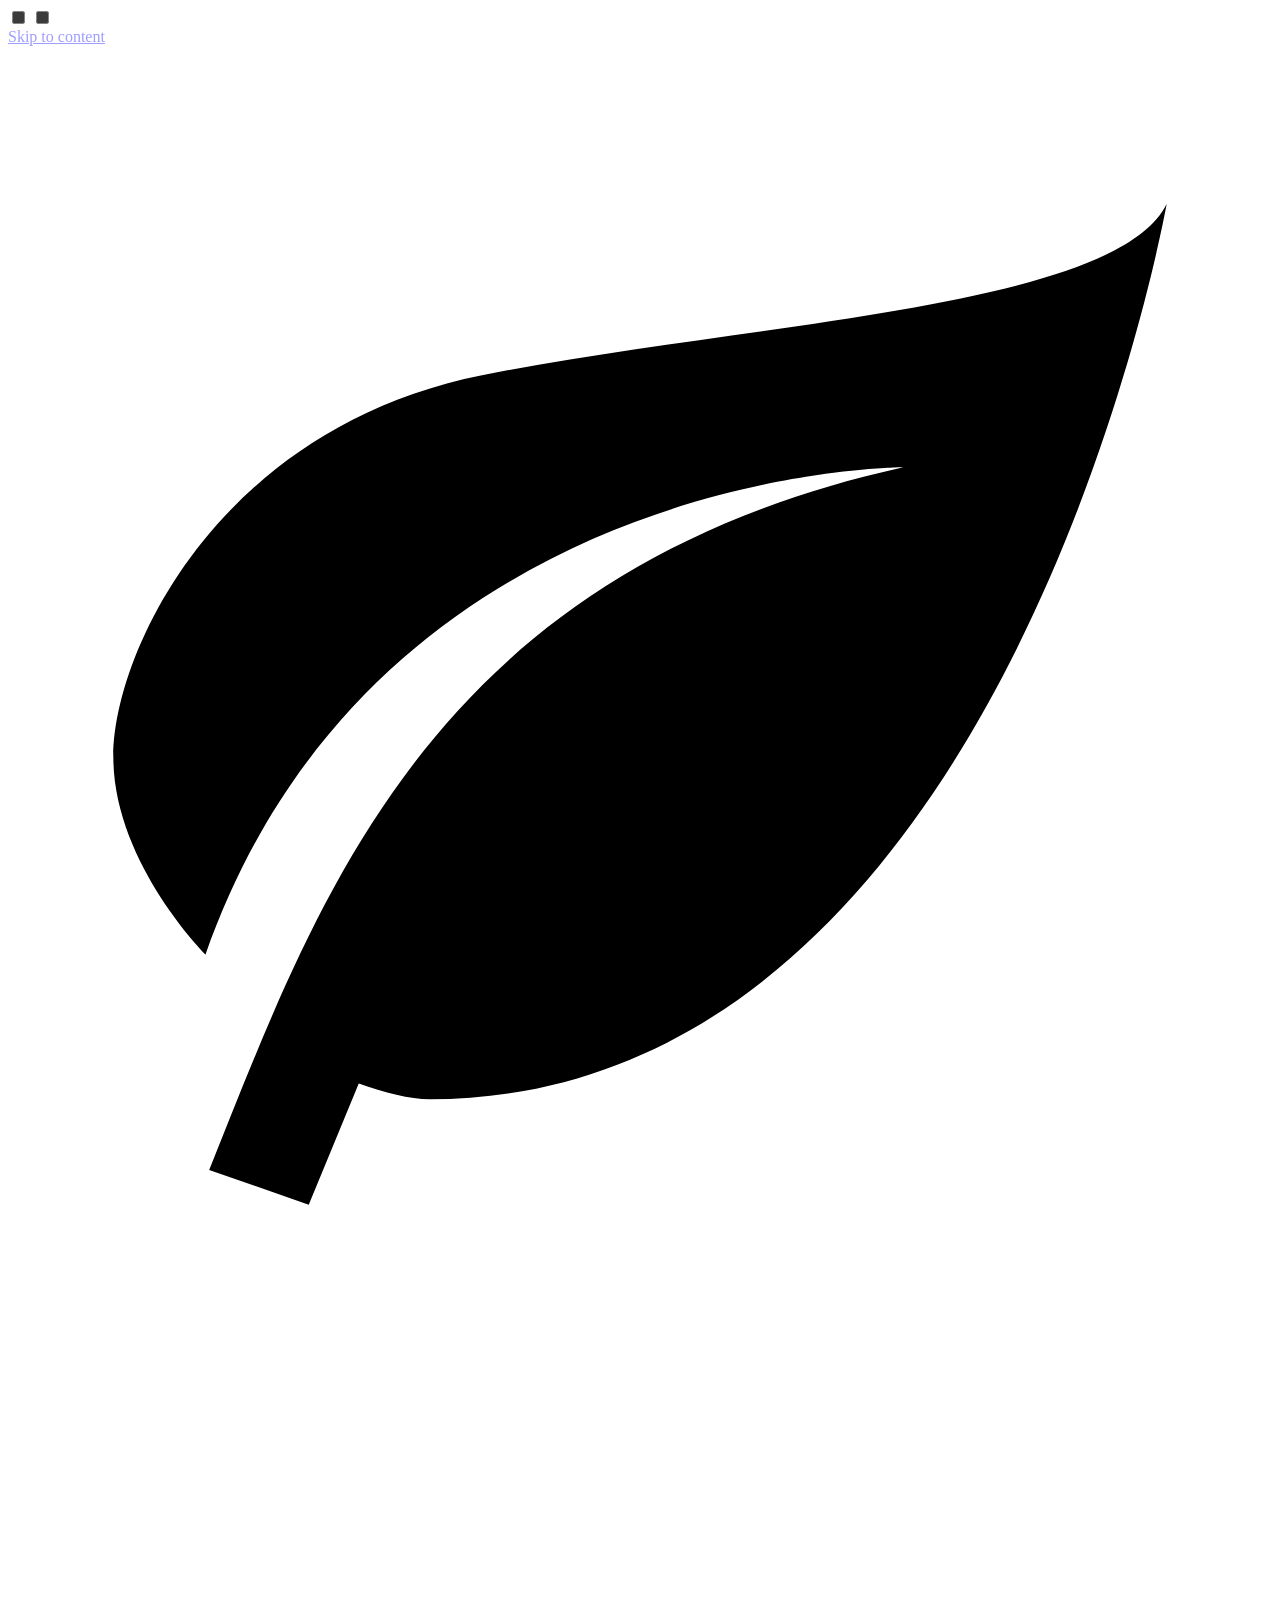
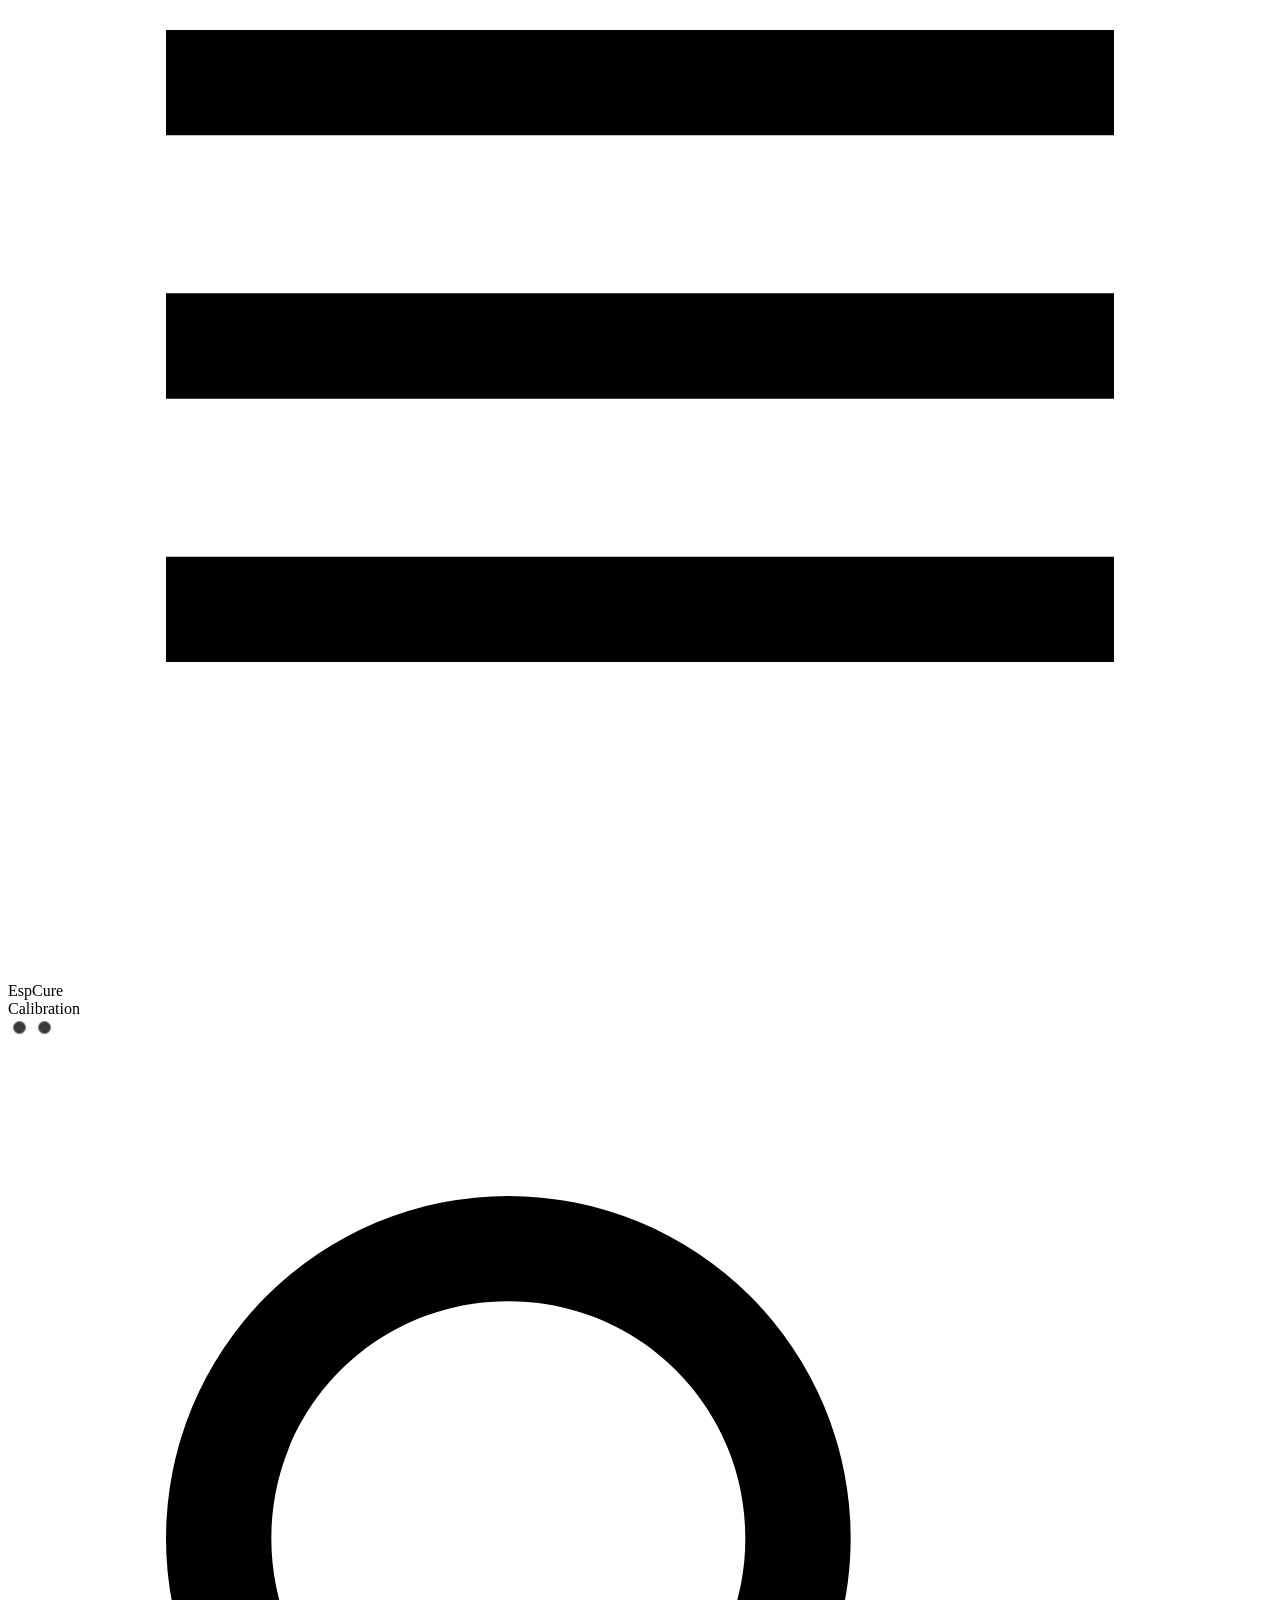
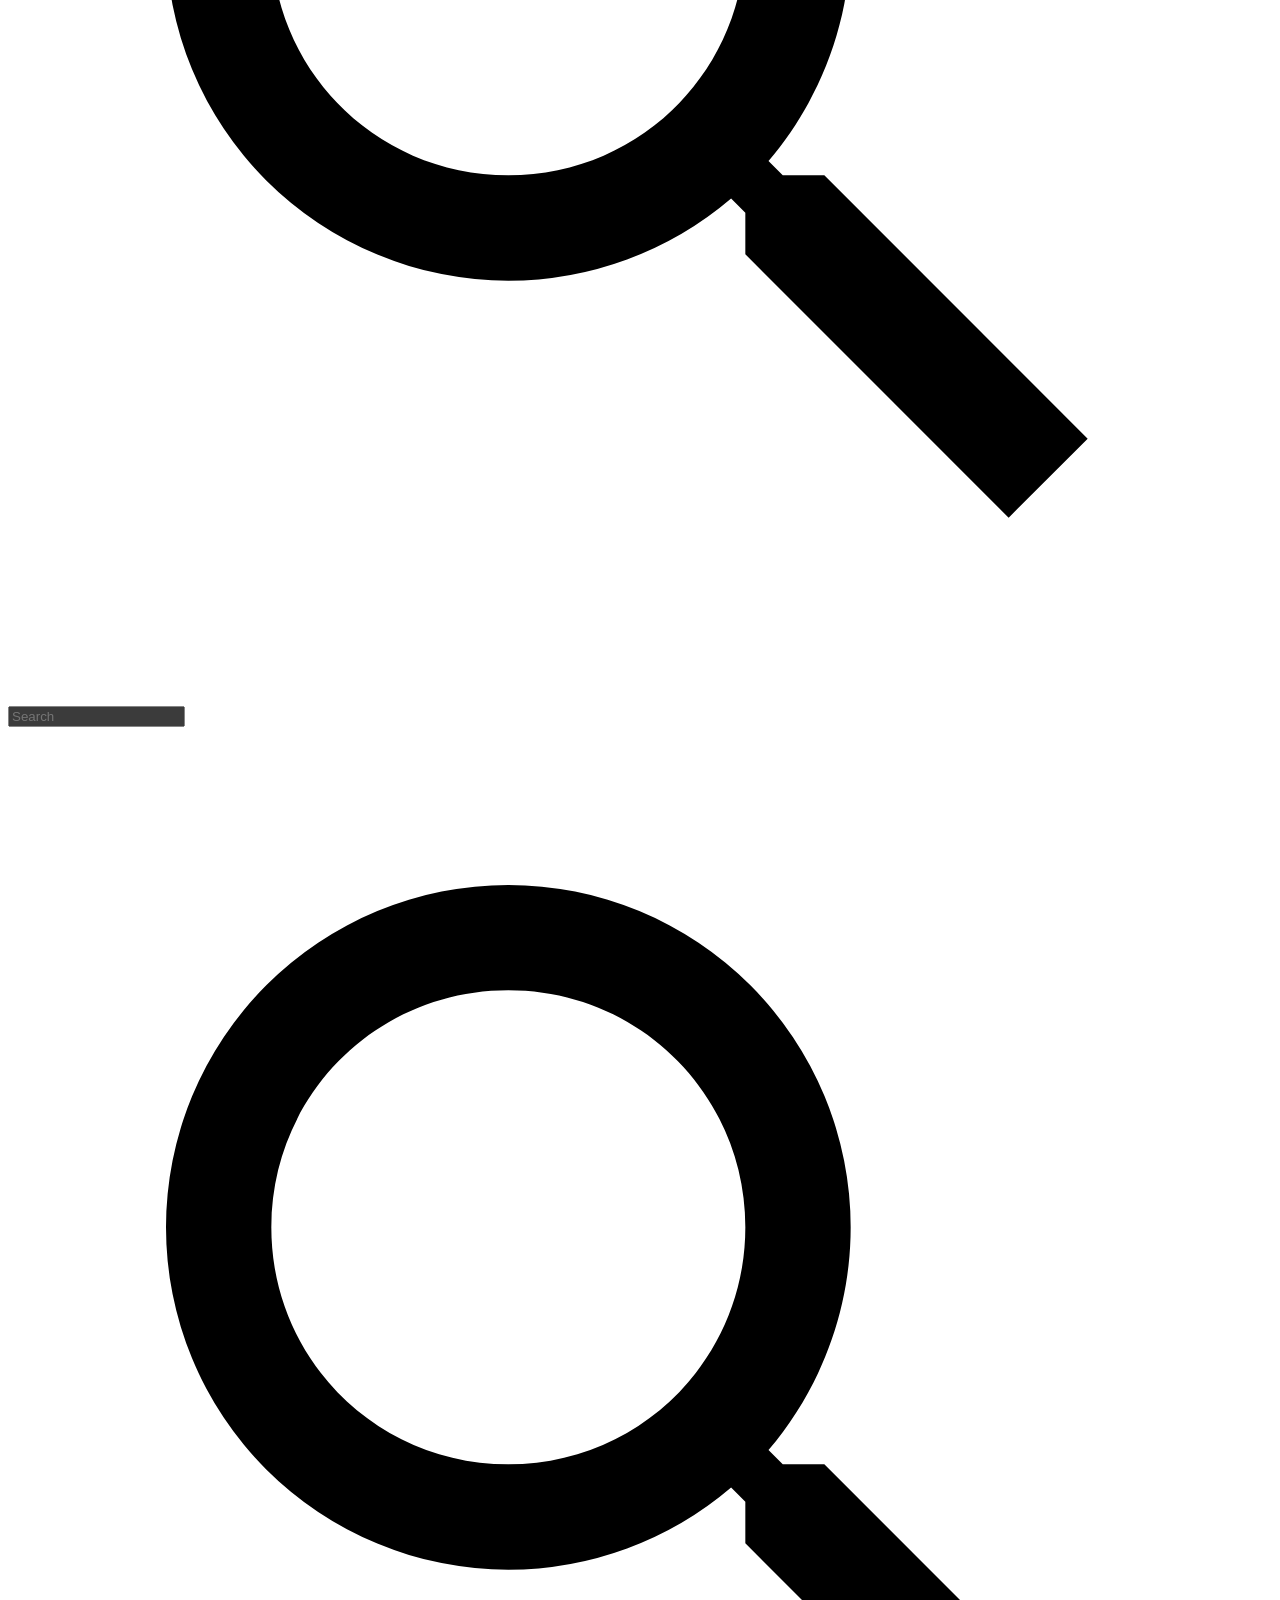
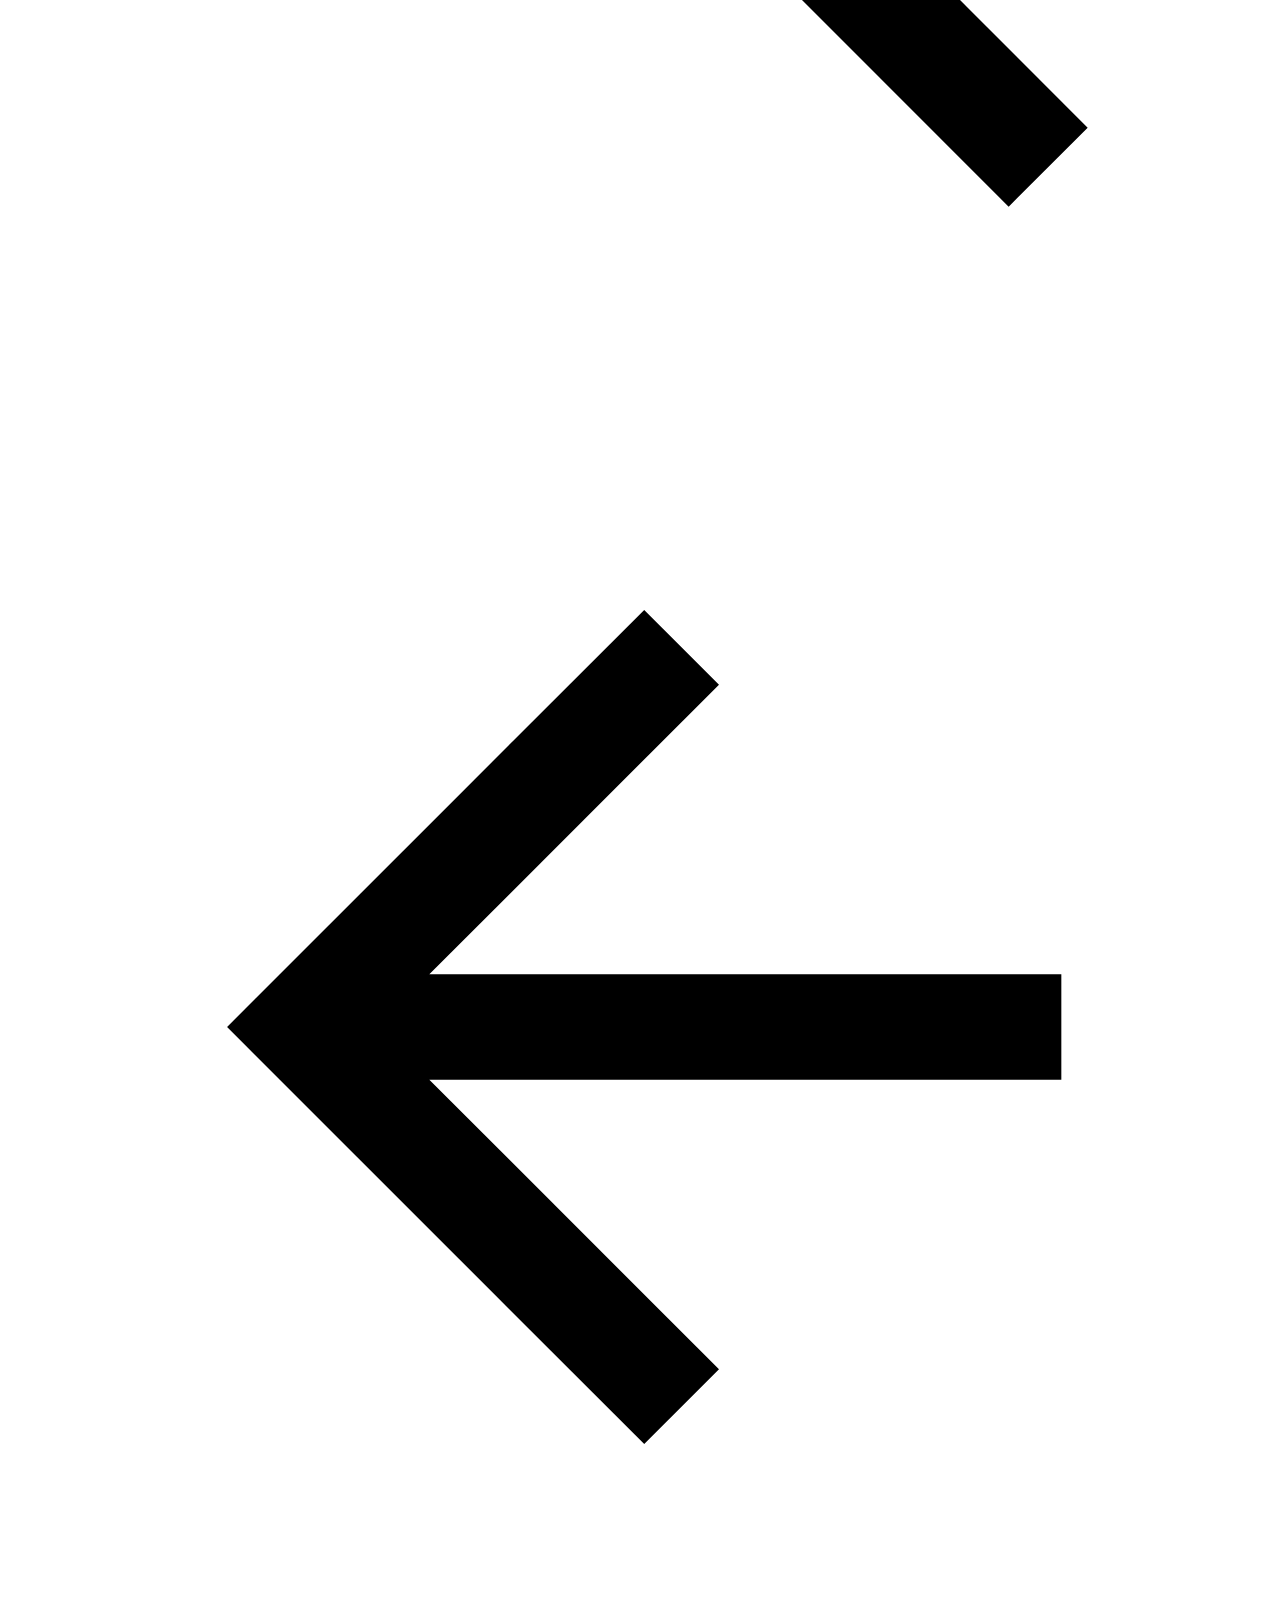
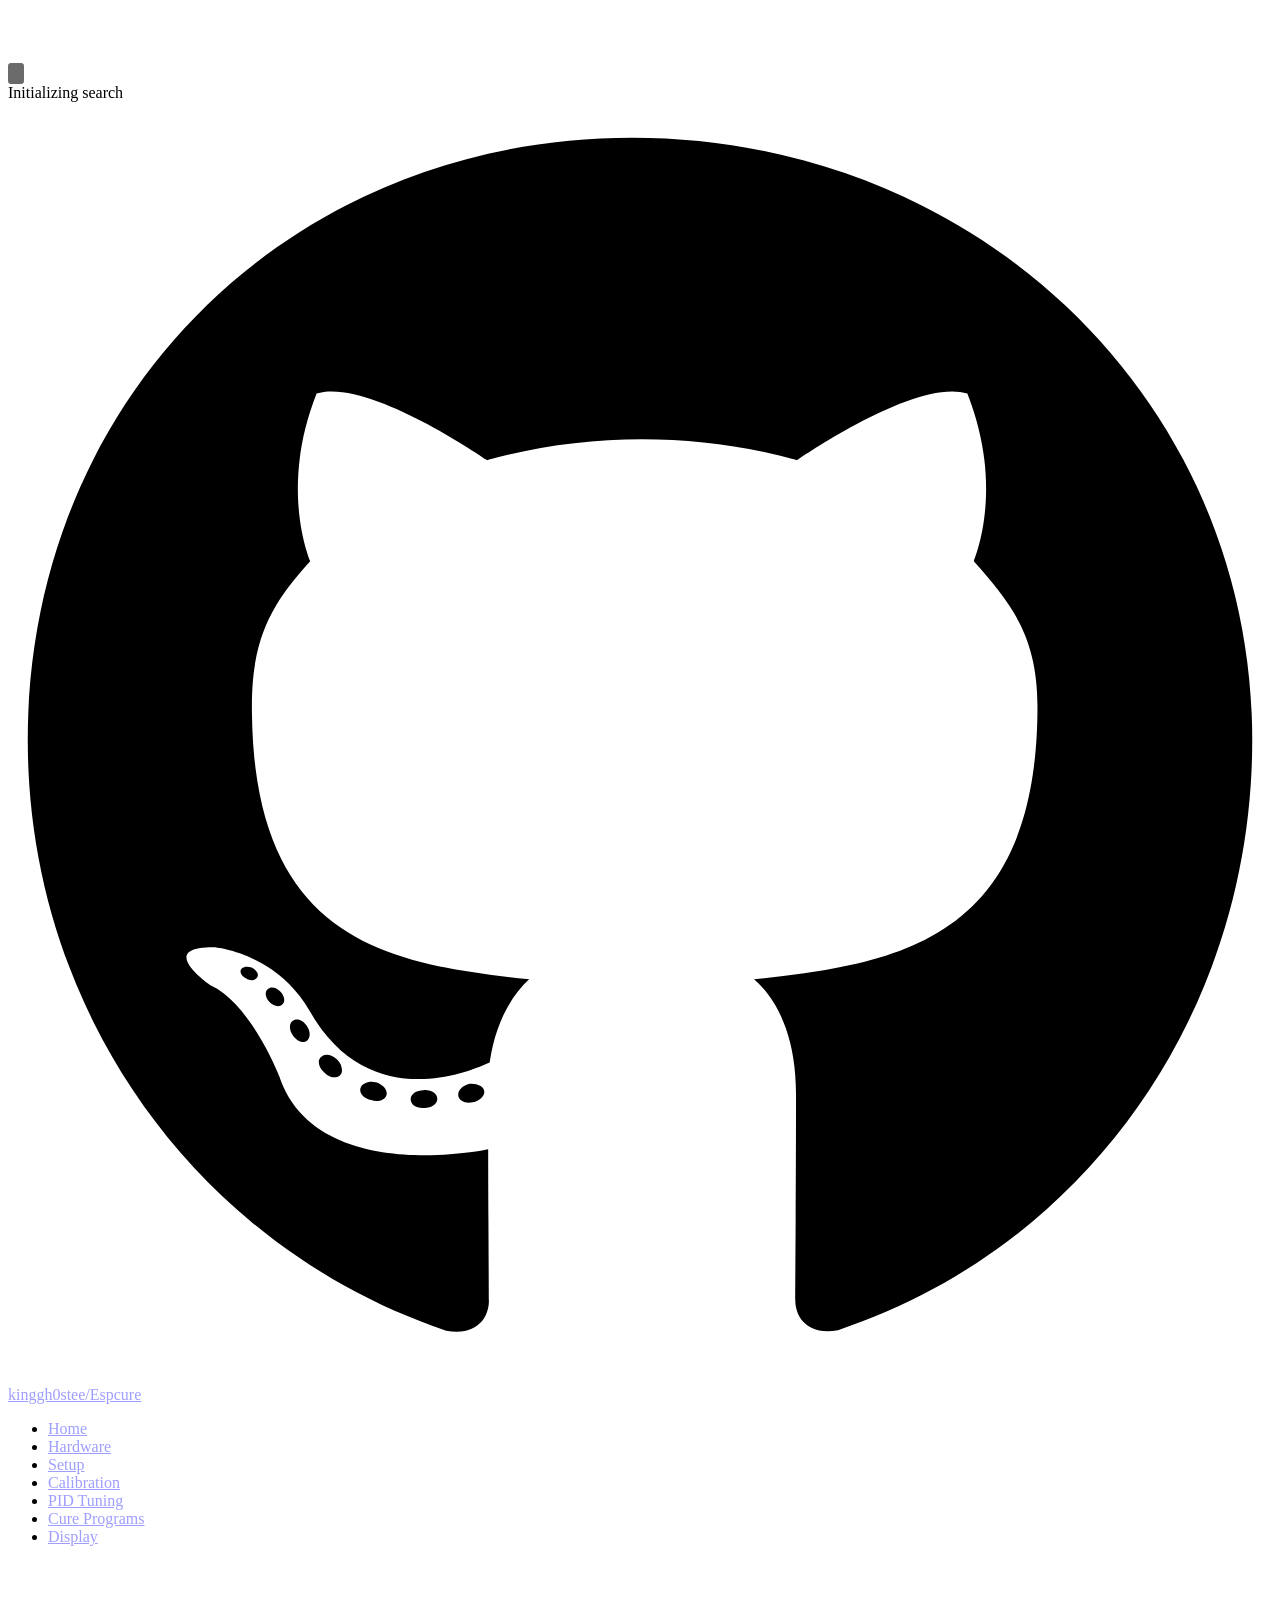
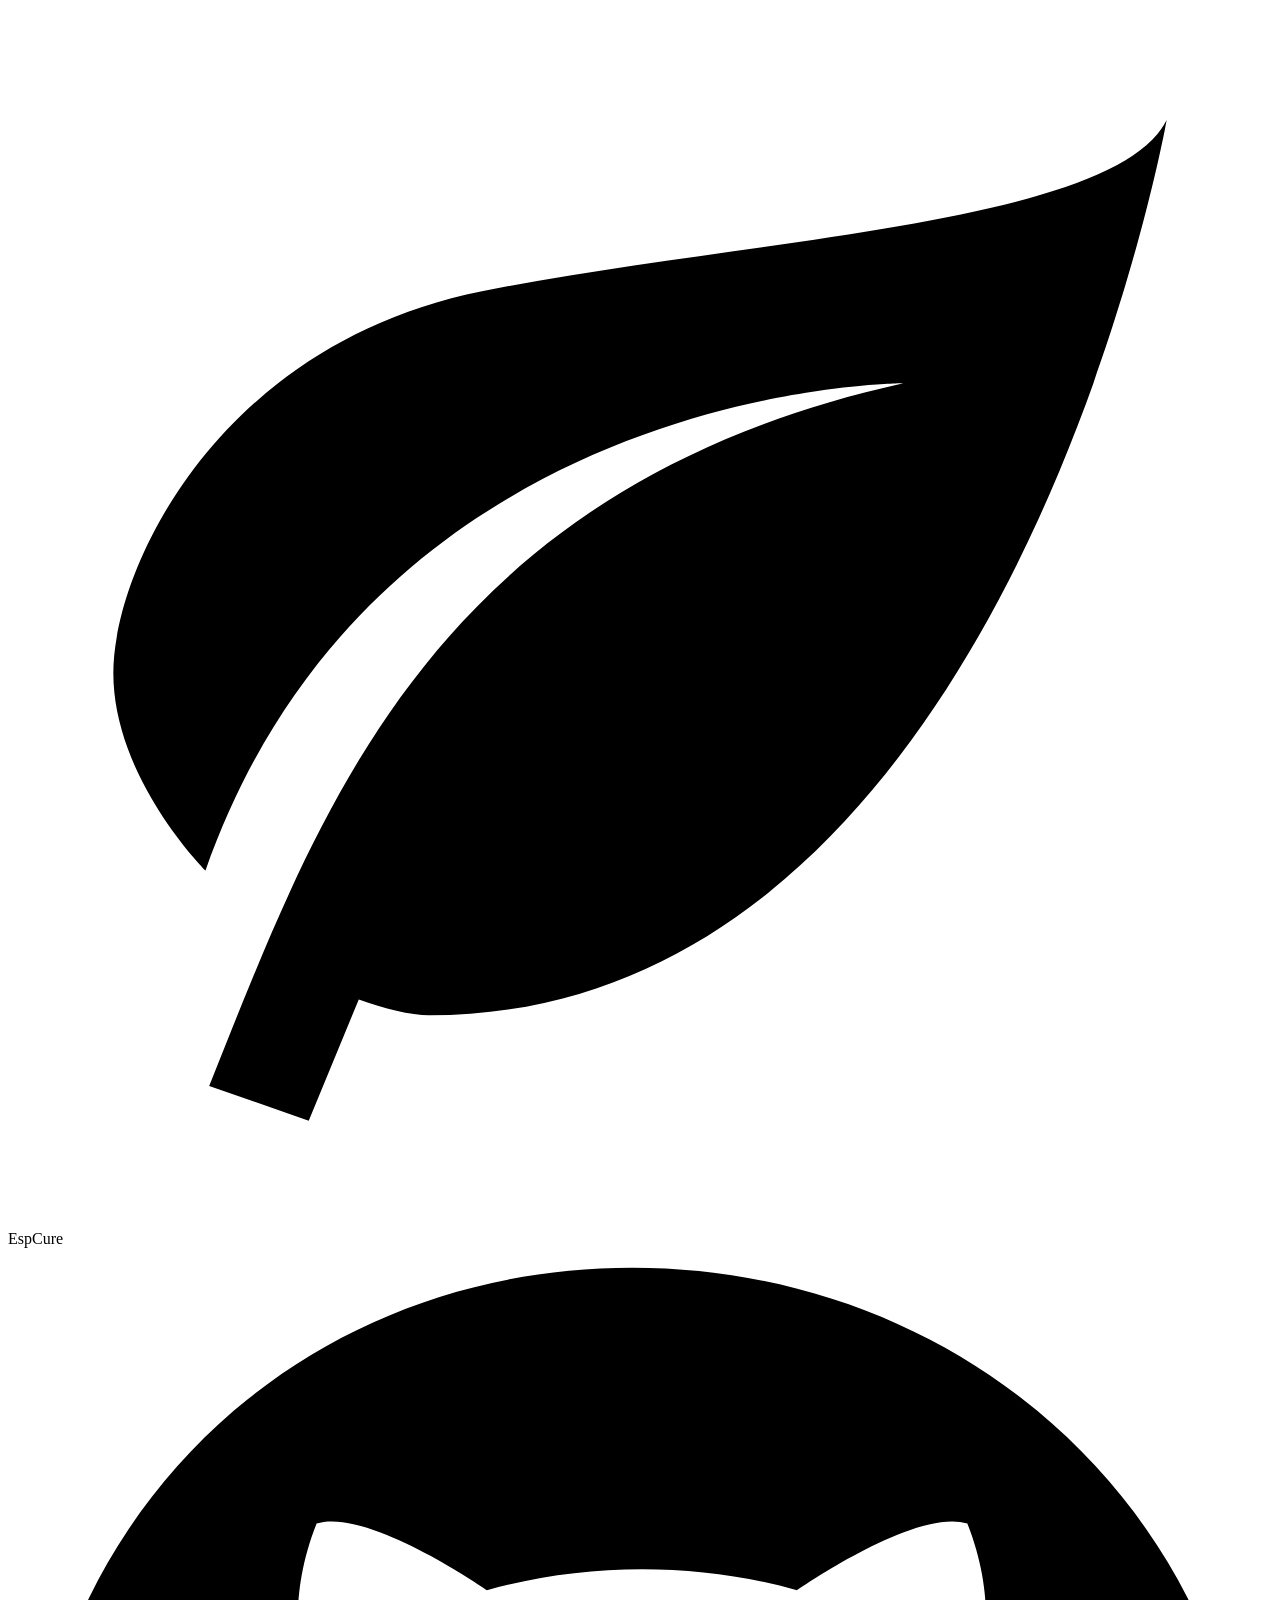
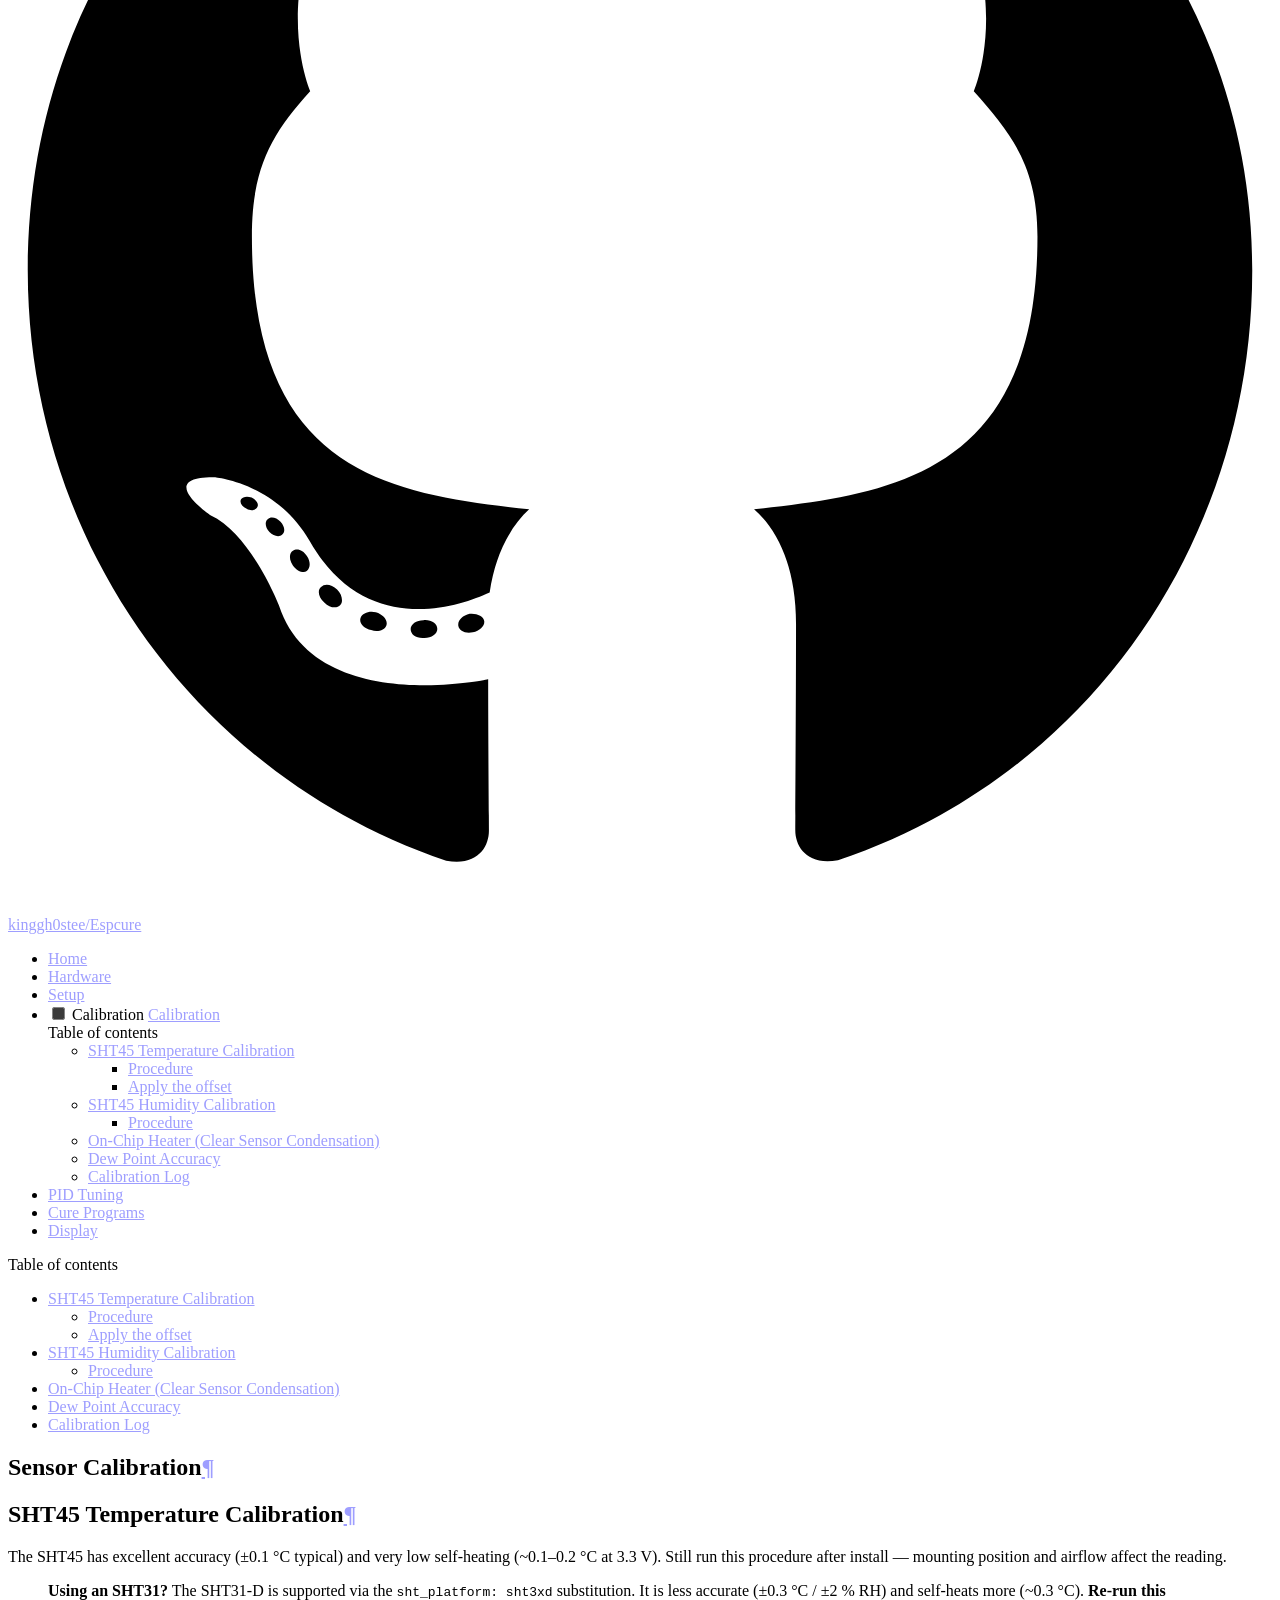
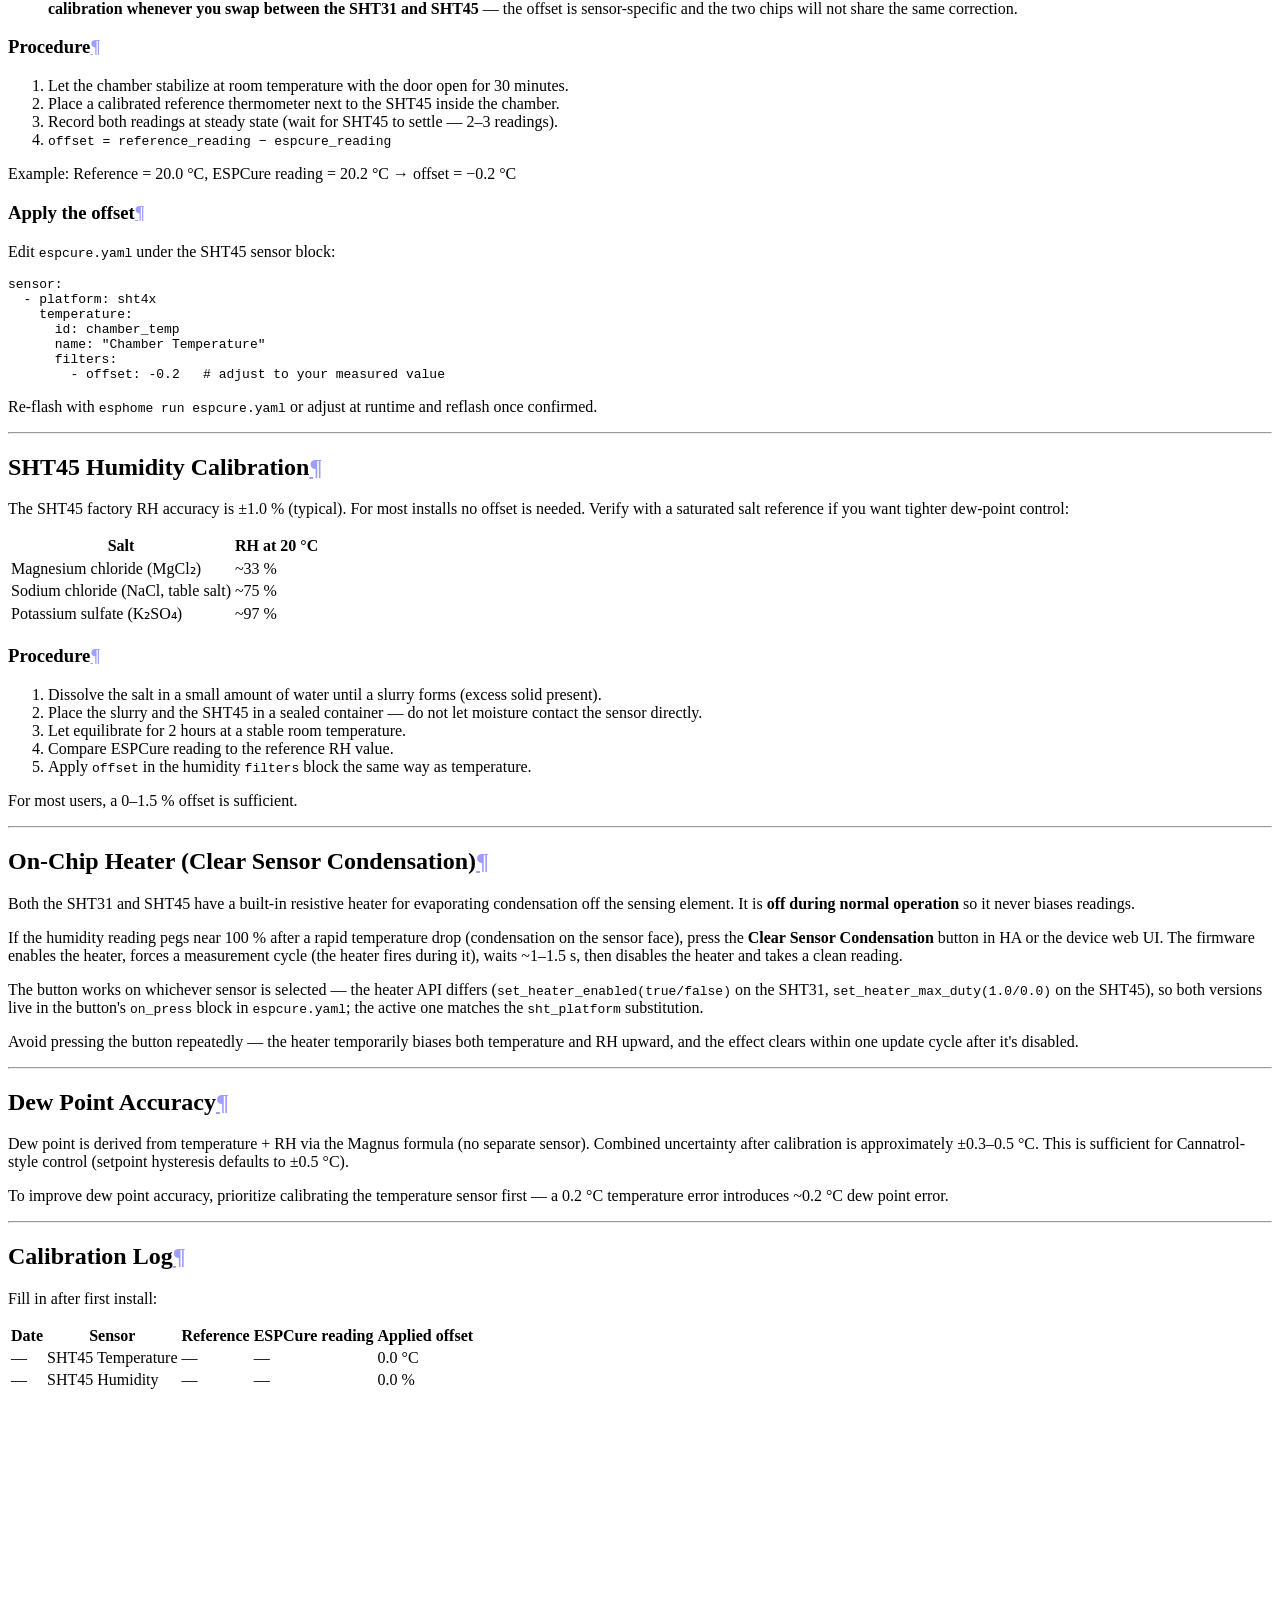
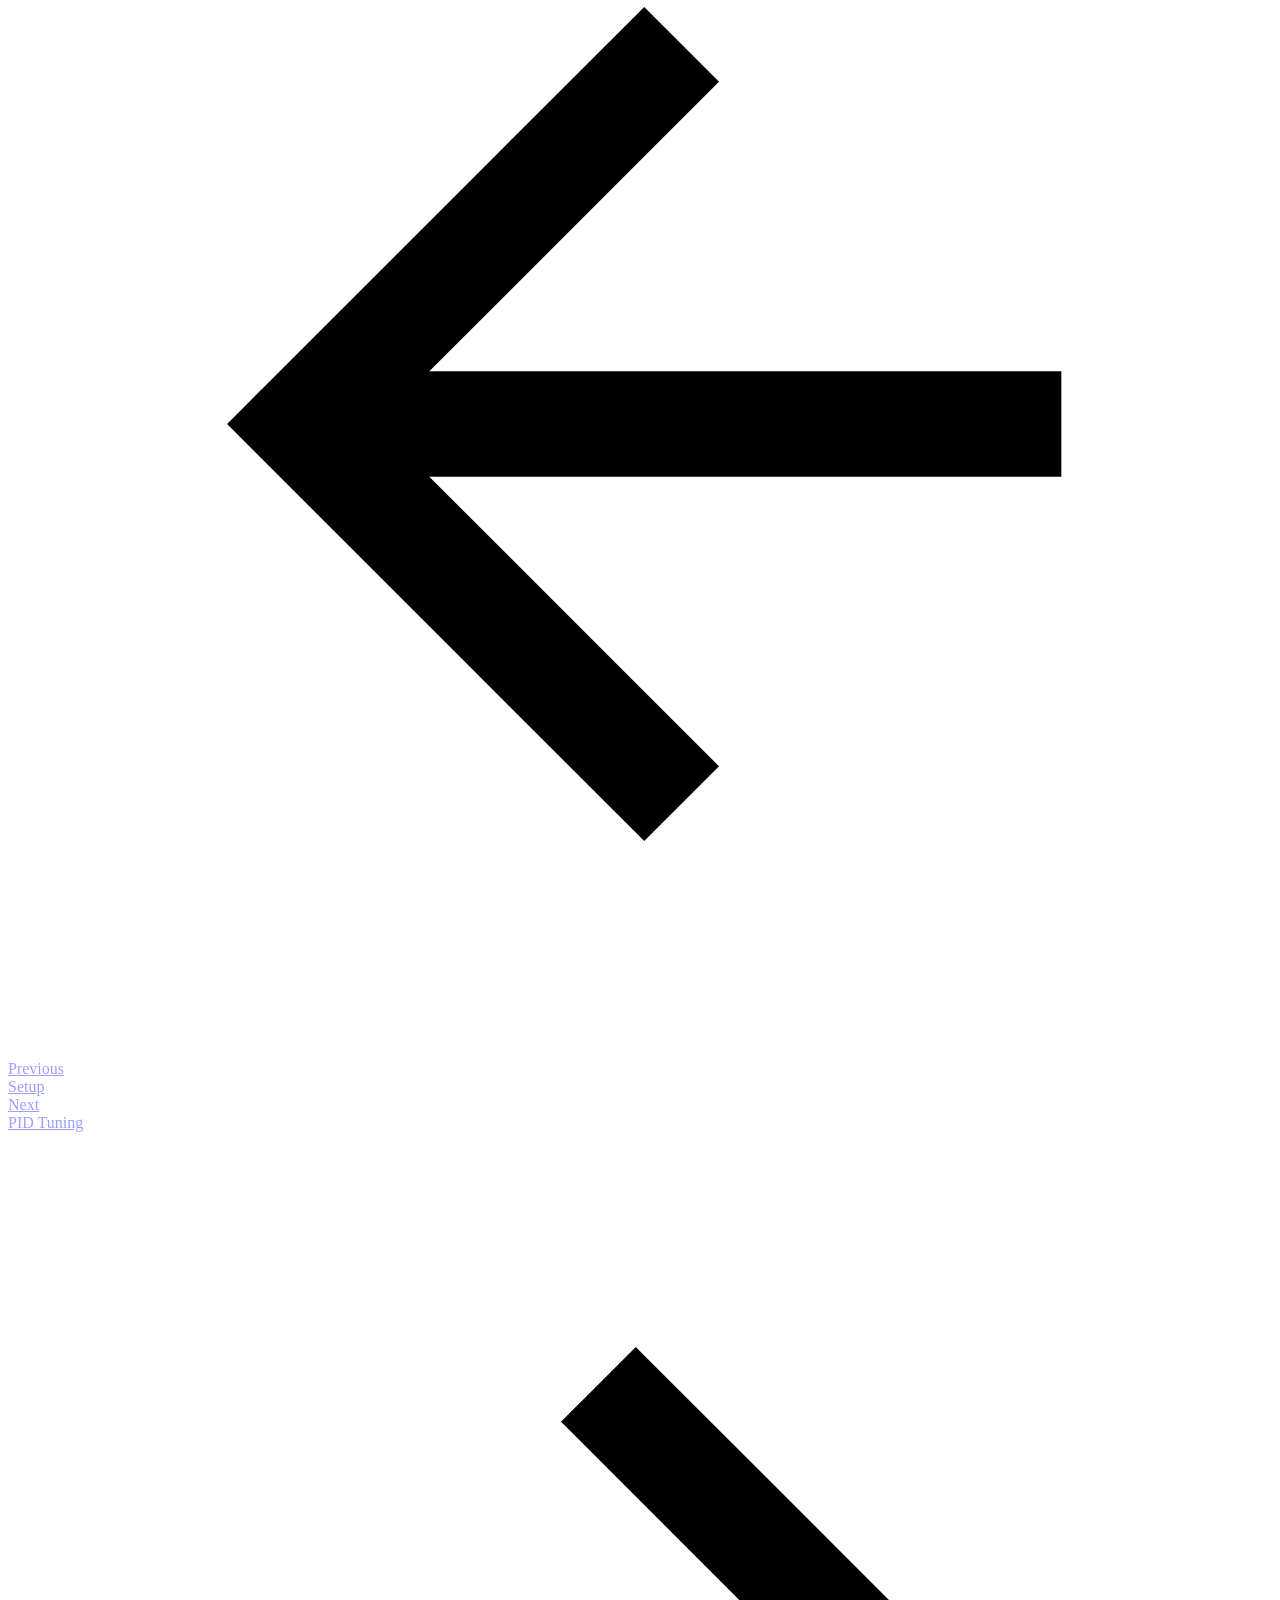
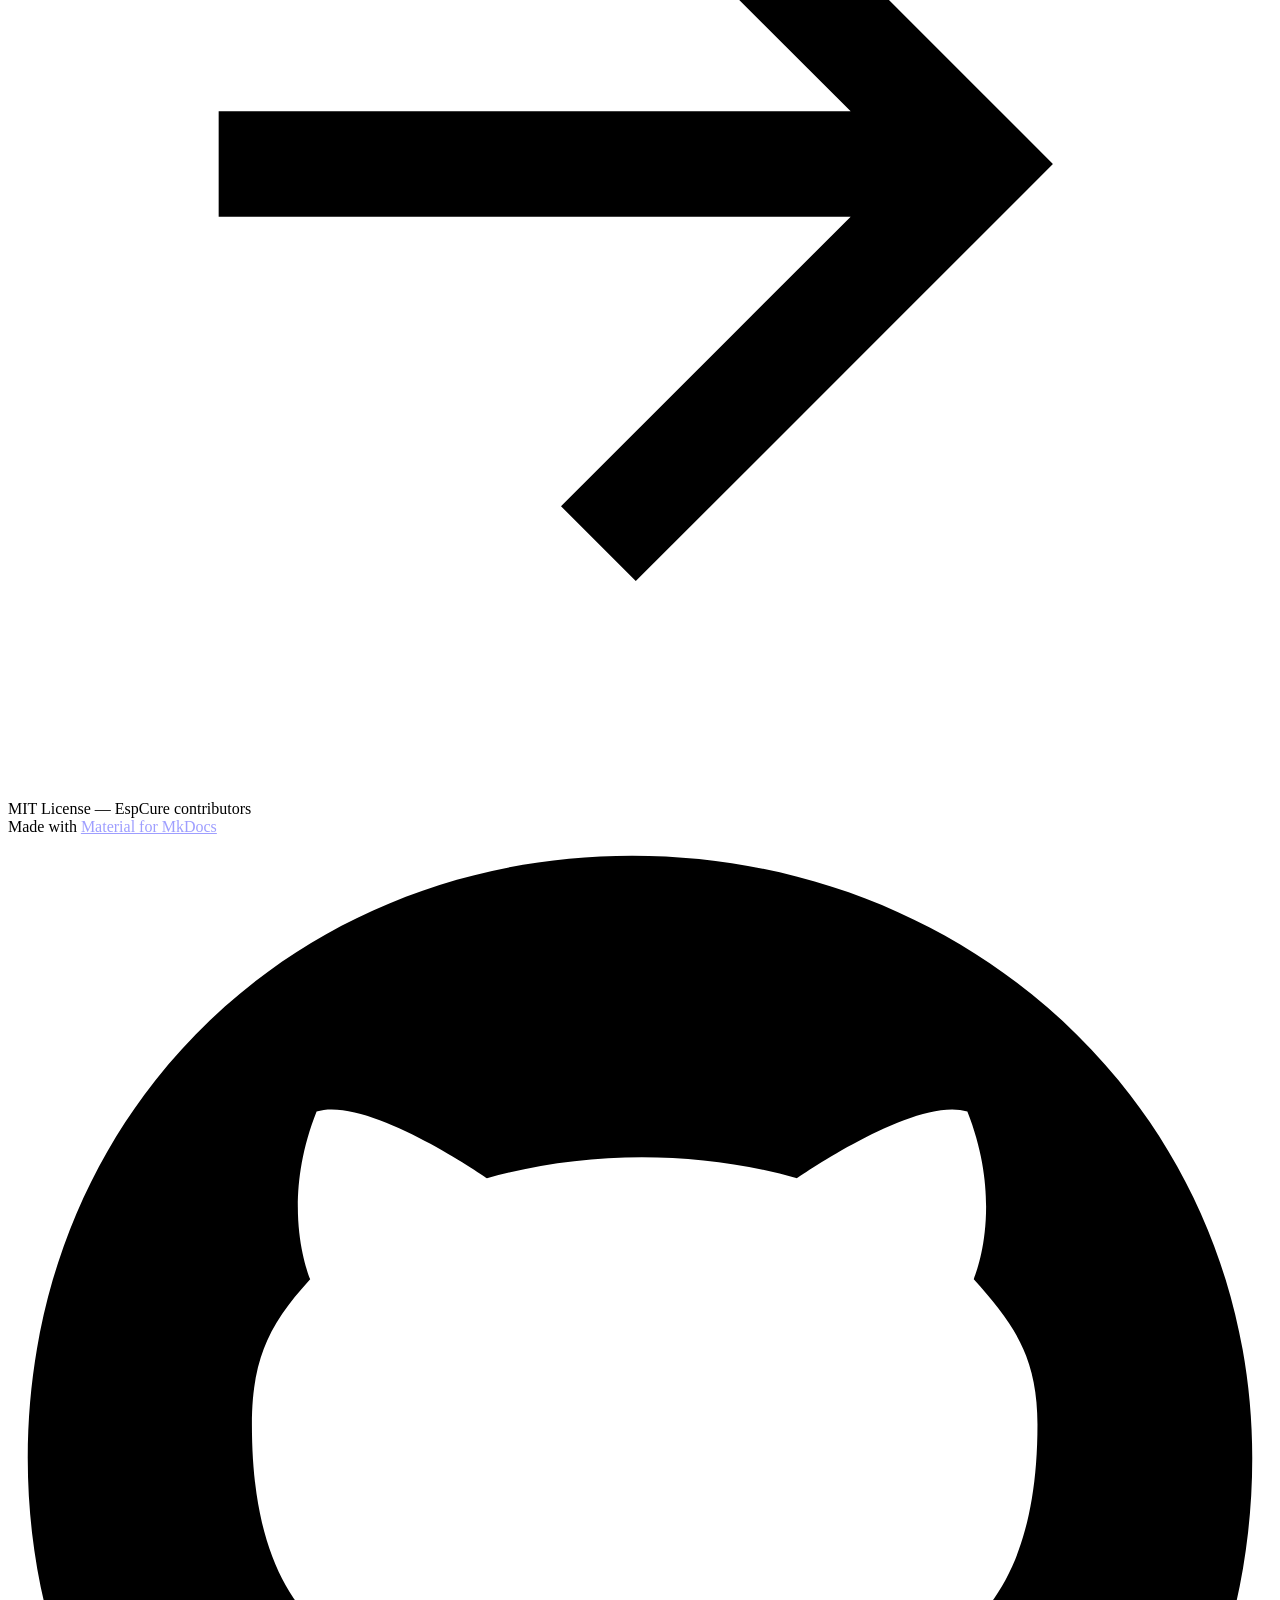
==== calibration/index.html @ f66f7299 "Deployed f2fe059 with MkDocs version: 1.6.1" ====
<!doctype html>
<html lang="en" class="no-js">
  <head>
    
      <meta charset="utf-8">
      <meta name="viewport" content="width=device-width,initial-scale=1">
      
        <meta name="description" content="Open-source DIY cannabis curing chamber controller — ESP32-C6 + ESPHome">
      
      
      
        <link rel="canonical" href="https://kinggh0stee.github.io/Espcure/calibration/">
      
      
        <link rel="prev" href="../setup/">
      
      
        <link rel="next" href="../pid-tuning/">
      
      
        
      
      
      <link rel="icon" href="../assets/favicon.svg">
      <meta name="generator" content="mkdocs-1.6.1, mkdocs-material-9.7.6">
    
    
      
        <title>Calibration - EspCure</title>
      
    
    
      <link rel="stylesheet" href="../assets/stylesheets/main.484c7ddc.min.css">
      
        
        <link rel="stylesheet" href="../assets/stylesheets/palette.ab4e12ef.min.css">
      
      


    
    
      
    
    
      
        
        
        <link rel="preconnect" href="https://fonts.gstatic.com" crossorigin>
        <link rel="stylesheet" href="https://fonts.googleapis.com/css?family=Inter:300,300i,400,400i,700,700i%7CJetBrains+Mono:400,400i,700,700i&display=fallback">
        <style>:root{--md-text-font:"Inter";--md-code-font:"JetBrains Mono"}</style>
      
    
    
      <link rel="stylesheet" href="../stylesheets/extra.css">
    
    <script>__md_scope=new URL("..",location),__md_hash=e=>[...e].reduce(((e,_)=>(e<<5)-e+_.charCodeAt(0)),0),__md_get=(e,_=localStorage,t=__md_scope)=>JSON.parse(_.getItem(t.pathname+"."+e)),__md_set=(e,_,t=localStorage,a=__md_scope)=>{try{t.setItem(a.pathname+"."+e,JSON.stringify(_))}catch(e){}}</script>
    
      

    
    
  </head>
  
  
    
    
      
    
    
    
    
    <body dir="ltr" data-md-color-scheme="slate" data-md-color-primary="teal" data-md-color-accent="amber">
  
    
    <input class="md-toggle" data-md-toggle="drawer" type="checkbox" id="__drawer" autocomplete="off">
    <input class="md-toggle" data-md-toggle="search" type="checkbox" id="__search" autocomplete="off">
    <label class="md-overlay" for="__drawer"></label>
    <div data-md-component="skip">
      
        
        <a href="#sensor-calibration" class="md-skip">
          Skip to content
        </a>
      
    </div>
    <div data-md-component="announce">
      
    </div>
    
    
      

<header class="md-header" data-md-component="header">
  <nav class="md-header__inner md-grid" aria-label="Header">
    <a href=".." title="EspCure" class="md-header__button md-logo" aria-label="EspCure" data-md-component="logo">
      
  
  <svg xmlns="http://www.w3.org/2000/svg" viewBox="0 0 24 24"><path d="M17 8C8 10 5.9 16.17 3.82 21.34l1.89.66.95-2.3c.48.17.98.3 1.34.3C19 20 22 3 22 3c-1 2-8 2.25-13 3.25S2 11.5 2 13.5s1.75 3.75 1.75 3.75C7 8 17 8 17 8"/></svg>

    </a>
    <label class="md-header__button md-icon" for="__drawer">
      
      <svg xmlns="http://www.w3.org/2000/svg" viewBox="0 0 24 24"><path d="M3 6h18v2H3zm0 5h18v2H3zm0 5h18v2H3z"/></svg>
    </label>
    <div class="md-header__title" data-md-component="header-title">
      <div class="md-header__ellipsis">
        <div class="md-header__topic">
          <span class="md-ellipsis">
            EspCure
          </span>
        </div>
        <div class="md-header__topic" data-md-component="header-topic">
          <span class="md-ellipsis">
            
              Calibration
            
          </span>
        </div>
      </div>
    </div>
    
      
        <form class="md-header__option" data-md-component="palette">
  
    
    
    
    <input class="md-option" data-md-color-media="" data-md-color-scheme="slate" data-md-color-primary="teal" data-md-color-accent="amber"  aria-label="Switch to light mode"  type="radio" name="__palette" id="__palette_0">
    
      <label class="md-header__button md-icon" title="Switch to light mode" for="__palette_1" hidden>
        <svg xmlns="http://www.w3.org/2000/svg" viewBox="0 0 24 24"><path d="M12 7a5 5 0 0 1 5 5 5 5 0 0 1-5 5 5 5 0 0 1-5-5 5 5 0 0 1 5-5m0 2a3 3 0 0 0-3 3 3 3 0 0 0 3 3 3 3 0 0 0 3-3 3 3 0 0 0-3-3m0-7 2.39 3.42C13.65 5.15 12.84 5 12 5s-1.65.15-2.39.42zM3.34 7l4.16-.35A7.2 7.2 0 0 0 5.94 8.5c-.44.74-.69 1.5-.83 2.29zm.02 10 1.76-3.77a7.131 7.131 0 0 0 2.38 4.14zM20.65 7l-1.77 3.79a7.02 7.02 0 0 0-2.38-4.15zm-.01 10-4.14.36c.59-.51 1.12-1.14 1.54-1.86.42-.73.69-1.5.83-2.29zM12 22l-2.41-3.44c.74.27 1.55.44 2.41.44.82 0 1.63-.17 2.37-.44z"/></svg>
      </label>
    
  
    
    
    
    <input class="md-option" data-md-color-media="" data-md-color-scheme="default" data-md-color-primary="teal" data-md-color-accent="amber"  aria-label="Switch to dark mode"  type="radio" name="__palette" id="__palette_1">
    
      <label class="md-header__button md-icon" title="Switch to dark mode" for="__palette_0" hidden>
        <svg xmlns="http://www.w3.org/2000/svg" viewBox="0 0 24 24"><path d="m17.75 4.09-2.53 1.94.91 3.06-2.63-1.81-2.63 1.81.91-3.06-2.53-1.94L12.44 4l1.06-3 1.06 3zm3.5 6.91-1.64 1.25.59 1.98-1.7-1.17-1.7 1.17.59-1.98L15.75 11l2.06-.05L18.5 9l.69 1.95zm-2.28 4.95c.83-.08 1.72 1.1 1.19 1.85-.32.45-.66.87-1.08 1.27C15.17 23 8.84 23 4.94 19.07c-3.91-3.9-3.91-10.24 0-14.14.4-.4.82-.76 1.27-1.08.75-.53 1.93.36 1.85 1.19-.27 2.86.69 5.83 2.89 8.02a9.96 9.96 0 0 0 8.02 2.89m-1.64 2.02a12.08 12.08 0 0 1-7.8-3.47c-2.17-2.19-3.33-5-3.49-7.82-2.81 3.14-2.7 7.96.31 10.98 3.02 3.01 7.84 3.12 10.98.31"/></svg>
      </label>
    
  
</form>
      
    
    
      <script>var palette=__md_get("__palette");if(palette&&palette.color){if("(prefers-color-scheme)"===palette.color.media){var media=matchMedia("(prefers-color-scheme: light)"),input=document.querySelector(media.matches?"[data-md-color-media='(prefers-color-scheme: light)']":"[data-md-color-media='(prefers-color-scheme: dark)']");palette.color.media=input.getAttribute("data-md-color-media"),palette.color.scheme=input.getAttribute("data-md-color-scheme"),palette.color.primary=input.getAttribute("data-md-color-primary"),palette.color.accent=input.getAttribute("data-md-color-accent")}for(var[key,value]of Object.entries(palette.color))document.body.setAttribute("data-md-color-"+key,value)}</script>
    
    
    
      
      
        <label class="md-header__button md-icon" for="__search">
          
          <svg xmlns="http://www.w3.org/2000/svg" viewBox="0 0 24 24"><path d="M9.5 3A6.5 6.5 0 0 1 16 9.5c0 1.61-.59 3.09-1.56 4.23l.27.27h.79l5 5-1.5 1.5-5-5v-.79l-.27-.27A6.52 6.52 0 0 1 9.5 16 6.5 6.5 0 0 1 3 9.5 6.5 6.5 0 0 1 9.5 3m0 2C7 5 5 7 5 9.5S7 14 9.5 14 14 12 14 9.5 12 5 9.5 5"/></svg>
        </label>
        <div class="md-search" data-md-component="search" role="dialog">
  <label class="md-search__overlay" for="__search"></label>
  <div class="md-search__inner" role="search">
    <form class="md-search__form" name="search">
      <input type="text" class="md-search__input" name="query" aria-label="Search" placeholder="Search" autocapitalize="off" autocorrect="off" autocomplete="off" spellcheck="false" data-md-component="search-query" required>
      <label class="md-search__icon md-icon" for="__search">
        
        <svg xmlns="http://www.w3.org/2000/svg" viewBox="0 0 24 24"><path d="M9.5 3A6.5 6.5 0 0 1 16 9.5c0 1.61-.59 3.09-1.56 4.23l.27.27h.79l5 5-1.5 1.5-5-5v-.79l-.27-.27A6.52 6.52 0 0 1 9.5 16 6.5 6.5 0 0 1 3 9.5 6.5 6.5 0 0 1 9.5 3m0 2C7 5 5 7 5 9.5S7 14 9.5 14 14 12 14 9.5 12 5 9.5 5"/></svg>
        
        <svg xmlns="http://www.w3.org/2000/svg" viewBox="0 0 24 24"><path d="M20 11v2H8l5.5 5.5-1.42 1.42L4.16 12l7.92-7.92L13.5 5.5 8 11z"/></svg>
      </label>
      <nav class="md-search__options" aria-label="Search">
        
        <button type="reset" class="md-search__icon md-icon" title="Clear" aria-label="Clear" tabindex="-1">
          
          <svg xmlns="http://www.w3.org/2000/svg" viewBox="0 0 24 24"><path d="M19 6.41 17.59 5 12 10.59 6.41 5 5 6.41 10.59 12 5 17.59 6.41 19 12 13.41 17.59 19 19 17.59 13.41 12z"/></svg>
        </button>
      </nav>
      
        <div class="md-search__suggest" data-md-component="search-suggest"></div>
      
    </form>
    <div class="md-search__output">
      <div class="md-search__scrollwrap" tabindex="0" data-md-scrollfix>
        <div class="md-search-result" data-md-component="search-result">
          <div class="md-search-result__meta">
            Initializing search
          </div>
          <ol class="md-search-result__list" role="presentation"></ol>
        </div>
      </div>
    </div>
  </div>
</div>
      
    
    
      <div class="md-header__source">
        <a href="https://github.com/kinggh0stee/Espcure" title="Go to repository" class="md-source" data-md-component="source">
  <div class="md-source__icon md-icon">
    
    <svg xmlns="http://www.w3.org/2000/svg" viewBox="0 0 512 512"><!--! Font Awesome Free 7.1.0 by @fontawesome - https://fontawesome.com License - https://fontawesome.com/license/free (Icons: CC BY 4.0, Fonts: SIL OFL 1.1, Code: MIT License) Copyright 2025 Fonticons, Inc.--><path d="M173.9 397.4c0 2-2.3 3.6-5.2 3.6-3.3.3-5.6-1.3-5.6-3.6 0-2 2.3-3.6 5.2-3.6 3-.3 5.6 1.3 5.6 3.6m-31.1-4.5c-.7 2 1.3 4.3 4.3 4.9 2.6 1 5.6 0 6.2-2s-1.3-4.3-4.3-5.2c-2.6-.7-5.5.3-6.2 2.3m44.2-1.7c-2.9.7-4.9 2.6-4.6 4.9.3 2 2.9 3.3 5.9 2.6 2.9-.7 4.9-2.6 4.6-4.6-.3-1.9-3-3.2-5.9-2.9M252.8 8C114.1 8 8 113.3 8 252c0 110.9 69.8 205.8 169.5 239.2 12.8 2.3 17.3-5.6 17.3-12.1 0-6.2-.3-40.4-.3-61.4 0 0-70 15-84.7-29.8 0 0-11.4-29.1-27.8-36.6 0 0-22.9-15.7 1.6-15.4 0 0 24.9 2 38.6 25.8 21.9 38.6 58.6 27.5 72.9 20.9 2.3-16 8.8-27.1 16-33.7-55.9-6.2-112.3-14.3-112.3-110.5 0-27.5 7.6-41.3 23.6-58.9-2.6-6.5-11.1-33.3 2.6-67.9 20.9-6.5 69 27 69 27 20-5.6 41.5-8.5 62.8-8.5s42.8 2.9 62.8 8.5c0 0 48.1-33.6 69-27 13.7 34.7 5.2 61.4 2.6 67.9 16 17.7 25.8 31.5 25.8 58.9 0 96.5-58.9 104.2-114.8 110.5 9.2 7.9 17 22.9 17 46.4 0 33.7-.3 75.4-.3 83.6 0 6.5 4.6 14.4 17.3 12.1C436.2 457.8 504 362.9 504 252 504 113.3 391.5 8 252.8 8M105.2 352.9c-1.3 1-1 3.3.7 5.2 1.6 1.6 3.9 2.3 5.2 1 1.3-1 1-3.3-.7-5.2-1.6-1.6-3.9-2.3-5.2-1m-10.8-8.1c-.7 1.3.3 2.9 2.3 3.9 1.6 1 3.6.7 4.3-.7.7-1.3-.3-2.9-2.3-3.9-2-.6-3.6-.3-4.3.7m32.4 35.6c-1.6 1.3-1 4.3 1.3 6.2 2.3 2.3 5.2 2.6 6.5 1 1.3-1.3.7-4.3-1.3-6.2-2.2-2.3-5.2-2.6-6.5-1m-11.4-14.7c-1.6 1-1.6 3.6 0 5.9s4.3 3.3 5.6 2.3c1.6-1.3 1.6-3.9 0-6.2-1.4-2.3-4-3.3-5.6-2"/></svg>
  </div>
  <div class="md-source__repository">
    kinggh0stee/Espcure
  </div>
</a>
      </div>
    
  </nav>
  
</header>
    
    <div class="md-container" data-md-component="container">
      
      
        
          
            
<nav class="md-tabs" aria-label="Tabs" data-md-component="tabs">
  <div class="md-grid">
    <ul class="md-tabs__list">
      
        
  
  
  
  
    <li class="md-tabs__item">
      <a href=".." class="md-tabs__link">
        
  
  
    
  
  Home

      </a>
    </li>
  

      
        
  
  
  
  
    <li class="md-tabs__item">
      <a href="../hardware/" class="md-tabs__link">
        
  
  
    
  
  Hardware

      </a>
    </li>
  

      
        
  
  
  
  
    <li class="md-tabs__item">
      <a href="../setup/" class="md-tabs__link">
        
  
  
    
  
  Setup

      </a>
    </li>
  

      
        
  
  
  
    
  
  
    <li class="md-tabs__item md-tabs__item--active">
      <a href="./" class="md-tabs__link">
        
  
  
    
  
  Calibration

      </a>
    </li>
  

      
        
  
  
  
  
    <li class="md-tabs__item">
      <a href="../pid-tuning/" class="md-tabs__link">
        
  
  
    
  
  PID Tuning

      </a>
    </li>
  

      
        
  
  
  
  
    <li class="md-tabs__item">
      <a href="../cure-programs/" class="md-tabs__link">
        
  
  
    
  
  Cure Programs

      </a>
    </li>
  

      
        
  
  
  
  
    <li class="md-tabs__item">
      <a href="../display-plan/" class="md-tabs__link">
        
  
  
    
  
  Display

      </a>
    </li>
  

      
    </ul>
  </div>
</nav>
          
        
      
      <main class="md-main" data-md-component="main">
        <div class="md-main__inner md-grid">
          
            
              
              <div class="md-sidebar md-sidebar--primary" data-md-component="sidebar" data-md-type="navigation" >
                <div class="md-sidebar__scrollwrap">
                  <div class="md-sidebar__inner">
                    


  


<nav class="md-nav md-nav--primary md-nav--lifted" aria-label="Navigation" data-md-level="0">
  <label class="md-nav__title" for="__drawer">
    <a href=".." title="EspCure" class="md-nav__button md-logo" aria-label="EspCure" data-md-component="logo">
      
  
  <svg xmlns="http://www.w3.org/2000/svg" viewBox="0 0 24 24"><path d="M17 8C8 10 5.9 16.17 3.82 21.34l1.89.66.95-2.3c.48.17.98.3 1.34.3C19 20 22 3 22 3c-1 2-8 2.25-13 3.25S2 11.5 2 13.5s1.75 3.75 1.75 3.75C7 8 17 8 17 8"/></svg>

    </a>
    EspCure
  </label>
  
    <div class="md-nav__source">
      <a href="https://github.com/kinggh0stee/Espcure" title="Go to repository" class="md-source" data-md-component="source">
  <div class="md-source__icon md-icon">
    
    <svg xmlns="http://www.w3.org/2000/svg" viewBox="0 0 512 512"><!--! Font Awesome Free 7.1.0 by @fontawesome - https://fontawesome.com License - https://fontawesome.com/license/free (Icons: CC BY 4.0, Fonts: SIL OFL 1.1, Code: MIT License) Copyright 2025 Fonticons, Inc.--><path d="M173.9 397.4c0 2-2.3 3.6-5.2 3.6-3.3.3-5.6-1.3-5.6-3.6 0-2 2.3-3.6 5.2-3.6 3-.3 5.6 1.3 5.6 3.6m-31.1-4.5c-.7 2 1.3 4.3 4.3 4.9 2.6 1 5.6 0 6.2-2s-1.3-4.3-4.3-5.2c-2.6-.7-5.5.3-6.2 2.3m44.2-1.7c-2.9.7-4.9 2.6-4.6 4.9.3 2 2.9 3.3 5.9 2.6 2.9-.7 4.9-2.6 4.6-4.6-.3-1.9-3-3.2-5.9-2.9M252.8 8C114.1 8 8 113.3 8 252c0 110.9 69.8 205.8 169.5 239.2 12.8 2.3 17.3-5.6 17.3-12.1 0-6.2-.3-40.4-.3-61.4 0 0-70 15-84.7-29.8 0 0-11.4-29.1-27.8-36.6 0 0-22.9-15.7 1.6-15.4 0 0 24.9 2 38.6 25.8 21.9 38.6 58.6 27.5 72.9 20.9 2.3-16 8.8-27.1 16-33.7-55.9-6.2-112.3-14.3-112.3-110.5 0-27.5 7.6-41.3 23.6-58.9-2.6-6.5-11.1-33.3 2.6-67.9 20.9-6.5 69 27 69 27 20-5.6 41.5-8.5 62.8-8.5s42.8 2.9 62.8 8.5c0 0 48.1-33.6 69-27 13.7 34.7 5.2 61.4 2.6 67.9 16 17.7 25.8 31.5 25.8 58.9 0 96.5-58.9 104.2-114.8 110.5 9.2 7.9 17 22.9 17 46.4 0 33.7-.3 75.4-.3 83.6 0 6.5 4.6 14.4 17.3 12.1C436.2 457.8 504 362.9 504 252 504 113.3 391.5 8 252.8 8M105.2 352.9c-1.3 1-1 3.3.7 5.2 1.6 1.6 3.9 2.3 5.2 1 1.3-1 1-3.3-.7-5.2-1.6-1.6-3.9-2.3-5.2-1m-10.8-8.1c-.7 1.3.3 2.9 2.3 3.9 1.6 1 3.6.7 4.3-.7.7-1.3-.3-2.9-2.3-3.9-2-.6-3.6-.3-4.3.7m32.4 35.6c-1.6 1.3-1 4.3 1.3 6.2 2.3 2.3 5.2 2.6 6.5 1 1.3-1.3.7-4.3-1.3-6.2-2.2-2.3-5.2-2.6-6.5-1m-11.4-14.7c-1.6 1-1.6 3.6 0 5.9s4.3 3.3 5.6 2.3c1.6-1.3 1.6-3.9 0-6.2-1.4-2.3-4-3.3-5.6-2"/></svg>
  </div>
  <div class="md-source__repository">
    kinggh0stee/Espcure
  </div>
</a>
    </div>
  
  <ul class="md-nav__list" data-md-scrollfix>
    
      
      
  
  
  
  
    <li class="md-nav__item">
      <a href=".." class="md-nav__link">
        
  
  
  <span class="md-ellipsis">
    
  
    Home
  

    
  </span>
  
  

      </a>
    </li>
  

    
      
      
  
  
  
  
    <li class="md-nav__item">
      <a href="../hardware/" class="md-nav__link">
        
  
  
  <span class="md-ellipsis">
    
  
    Hardware
  

    
  </span>
  
  

      </a>
    </li>
  

    
      
      
  
  
  
  
    <li class="md-nav__item">
      <a href="../setup/" class="md-nav__link">
        
  
  
  <span class="md-ellipsis">
    
  
    Setup
  

    
  </span>
  
  

      </a>
    </li>
  

    
      
      
  
  
    
  
  
  
    <li class="md-nav__item md-nav__item--active">
      
      <input class="md-nav__toggle md-toggle" type="checkbox" id="__toc">
      
      
        
      
      
        <label class="md-nav__link md-nav__link--active" for="__toc">
          
  
  
  <span class="md-ellipsis">
    
  
    Calibration
  

    
  </span>
  
  

          <span class="md-nav__icon md-icon"></span>
        </label>
      
      <a href="./" class="md-nav__link md-nav__link--active">
        
  
  
  <span class="md-ellipsis">
    
  
    Calibration
  

    
  </span>
  
  

      </a>
      
        

<nav class="md-nav md-nav--secondary" aria-label="Table of contents">
  
  
  
    
  
  
    <label class="md-nav__title" for="__toc">
      <span class="md-nav__icon md-icon"></span>
      Table of contents
    </label>
    <ul class="md-nav__list" data-md-component="toc" data-md-scrollfix>
      
        <li class="md-nav__item">
  <a href="#sht45-temperature-calibration" class="md-nav__link">
    <span class="md-ellipsis">
      
        SHT45 Temperature Calibration
      
    </span>
  </a>
  
    <nav class="md-nav" aria-label="SHT45 Temperature Calibration">
      <ul class="md-nav__list">
        
          <li class="md-nav__item">
  <a href="#procedure" class="md-nav__link">
    <span class="md-ellipsis">
      
        Procedure
      
    </span>
  </a>
  
</li>
        
          <li class="md-nav__item">
  <a href="#apply-the-offset" class="md-nav__link">
    <span class="md-ellipsis">
      
        Apply the offset
      
    </span>
  </a>
  
</li>
        
      </ul>
    </nav>
  
</li>
      
        <li class="md-nav__item">
  <a href="#sht45-humidity-calibration" class="md-nav__link">
    <span class="md-ellipsis">
      
        SHT45 Humidity Calibration
      
    </span>
  </a>
  
    <nav class="md-nav" aria-label="SHT45 Humidity Calibration">
      <ul class="md-nav__list">
        
          <li class="md-nav__item">
  <a href="#procedure_1" class="md-nav__link">
    <span class="md-ellipsis">
      
        Procedure
      
    </span>
  </a>
  
</li>
        
      </ul>
    </nav>
  
</li>
      
        <li class="md-nav__item">
  <a href="#on-chip-heater-clear-sensor-condensation" class="md-nav__link">
    <span class="md-ellipsis">
      
        On-Chip Heater (Clear Sensor Condensation)
      
    </span>
  </a>
  
</li>
      
        <li class="md-nav__item">
  <a href="#dew-point-accuracy" class="md-nav__link">
    <span class="md-ellipsis">
      
        Dew Point Accuracy
      
    </span>
  </a>
  
</li>
      
        <li class="md-nav__item">
  <a href="#calibration-log" class="md-nav__link">
    <span class="md-ellipsis">
      
        Calibration Log
      
    </span>
  </a>
  
</li>
      
    </ul>
  
</nav>
      
    </li>
  

    
      
      
  
  
  
  
    <li class="md-nav__item">
      <a href="../pid-tuning/" class="md-nav__link">
        
  
  
  <span class="md-ellipsis">
    
  
    PID Tuning
  

    
  </span>
  
  

      </a>
    </li>
  

    
      
      
  
  
  
  
    <li class="md-nav__item">
      <a href="../cure-programs/" class="md-nav__link">
        
  
  
  <span class="md-ellipsis">
    
  
    Cure Programs
  

    
  </span>
  
  

      </a>
    </li>
  

    
      
      
  
  
  
  
    <li class="md-nav__item">
      <a href="../display-plan/" class="md-nav__link">
        
  
  
  <span class="md-ellipsis">
    
  
    Display
  

    
  </span>
  
  

      </a>
    </li>
  

    
  </ul>
</nav>
                  </div>
                </div>
              </div>
            
            
              
              <div class="md-sidebar md-sidebar--secondary" data-md-component="sidebar" data-md-type="toc" >
                <div class="md-sidebar__scrollwrap">
                  <div class="md-sidebar__inner">
                    

<nav class="md-nav md-nav--secondary" aria-label="Table of contents">
  
  
  
    
  
  
    <label class="md-nav__title" for="__toc">
      <span class="md-nav__icon md-icon"></span>
      Table of contents
    </label>
    <ul class="md-nav__list" data-md-component="toc" data-md-scrollfix>
      
        <li class="md-nav__item">
  <a href="#sht45-temperature-calibration" class="md-nav__link">
    <span class="md-ellipsis">
      
        SHT45 Temperature Calibration
      
    </span>
  </a>
  
    <nav class="md-nav" aria-label="SHT45 Temperature Calibration">
      <ul class="md-nav__list">
        
          <li class="md-nav__item">
  <a href="#procedure" class="md-nav__link">
    <span class="md-ellipsis">
      
        Procedure
      
    </span>
  </a>
  
</li>
        
          <li class="md-nav__item">
  <a href="#apply-the-offset" class="md-nav__link">
    <span class="md-ellipsis">
      
        Apply the offset
      
    </span>
  </a>
  
</li>
        
      </ul>
    </nav>
  
</li>
      
        <li class="md-nav__item">
  <a href="#sht45-humidity-calibration" class="md-nav__link">
    <span class="md-ellipsis">
      
        SHT45 Humidity Calibration
      
    </span>
  </a>
  
    <nav class="md-nav" aria-label="SHT45 Humidity Calibration">
      <ul class="md-nav__list">
        
          <li class="md-nav__item">
  <a href="#procedure_1" class="md-nav__link">
    <span class="md-ellipsis">
      
        Procedure
      
    </span>
  </a>
  
</li>
        
      </ul>
    </nav>
  
</li>
      
        <li class="md-nav__item">
  <a href="#on-chip-heater-clear-sensor-condensation" class="md-nav__link">
    <span class="md-ellipsis">
      
        On-Chip Heater (Clear Sensor Condensation)
      
    </span>
  </a>
  
</li>
      
        <li class="md-nav__item">
  <a href="#dew-point-accuracy" class="md-nav__link">
    <span class="md-ellipsis">
      
        Dew Point Accuracy
      
    </span>
  </a>
  
</li>
      
        <li class="md-nav__item">
  <a href="#calibration-log" class="md-nav__link">
    <span class="md-ellipsis">
      
        Calibration Log
      
    </span>
  </a>
  
</li>
      
    </ul>
  
</nav>
                  </div>
                </div>
              </div>
            
          
          
            <div class="md-content" data-md-component="content">
              
              <article class="md-content__inner md-typeset">
                
                  


  
  


<h1 id="sensor-calibration">Sensor Calibration<a class="headerlink" href="#sensor-calibration" title="Permanent link">&para;</a></h1>
<h2 id="sht45-temperature-calibration">SHT45 Temperature Calibration<a class="headerlink" href="#sht45-temperature-calibration" title="Permanent link">&para;</a></h2>
<p>The SHT45 has excellent accuracy (±0.1 °C typical) and very low self-heating (~0.1–0.2 °C at 3.3 V). Still run this procedure after install — mounting position and airflow affect the reading.</p>
<blockquote>
<p><strong>Using an SHT31?</strong> The SHT31-D is supported via the <code>sht_platform: sht3xd</code> substitution. It is less accurate (±0.3 °C / ±2 % RH) and self-heats more (~0.3 °C). <strong>Re-run this calibration whenever you swap between the SHT31 and SHT45</strong> — the offset is sensor-specific and the two chips will not share the same correction.</p>
</blockquote>
<h3 id="procedure">Procedure<a class="headerlink" href="#procedure" title="Permanent link">&para;</a></h3>
<ol>
<li>Let the chamber stabilize at room temperature with the door open for 30 minutes.</li>
<li>Place a calibrated reference thermometer next to the SHT45 inside the chamber.</li>
<li>Record both readings at steady state (wait for SHT45 to settle — 2–3 readings).</li>
<li><code>offset = reference_reading − espcure_reading</code></li>
</ol>
<p>Example: Reference = 20.0 °C, ESPCure reading = 20.2 °C → offset = −0.2 °C</p>
<h3 id="apply-the-offset">Apply the offset<a class="headerlink" href="#apply-the-offset" title="Permanent link">&para;</a></h3>
<p>Edit <code>espcure.yaml</code> under the SHT45 sensor block:</p>
<div class="highlight"><pre><span></span><code><a id="__codelineno-0-1" name="__codelineno-0-1" href="#__codelineno-0-1"></a><span class="nt">sensor</span><span class="p">:</span>
<a id="__codelineno-0-2" name="__codelineno-0-2" href="#__codelineno-0-2"></a><span class="w">  </span><span class="p p-Indicator">-</span><span class="w"> </span><span class="nt">platform</span><span class="p">:</span><span class="w"> </span><span class="l l-Scalar l-Scalar-Plain">sht4x</span>
<a id="__codelineno-0-3" name="__codelineno-0-3" href="#__codelineno-0-3"></a><span class="w">    </span><span class="nt">temperature</span><span class="p">:</span>
<a id="__codelineno-0-4" name="__codelineno-0-4" href="#__codelineno-0-4"></a><span class="w">      </span><span class="nt">id</span><span class="p">:</span><span class="w"> </span><span class="l l-Scalar l-Scalar-Plain">chamber_temp</span>
<a id="__codelineno-0-5" name="__codelineno-0-5" href="#__codelineno-0-5"></a><span class="w">      </span><span class="nt">name</span><span class="p">:</span><span class="w"> </span><span class="s">&quot;Chamber</span><span class="nv"> </span><span class="s">Temperature&quot;</span>
<a id="__codelineno-0-6" name="__codelineno-0-6" href="#__codelineno-0-6"></a><span class="w">      </span><span class="nt">filters</span><span class="p">:</span>
<a id="__codelineno-0-7" name="__codelineno-0-7" href="#__codelineno-0-7"></a><span class="w">        </span><span class="p p-Indicator">-</span><span class="w"> </span><span class="nt">offset</span><span class="p">:</span><span class="w"> </span><span class="l l-Scalar l-Scalar-Plain">-0.2</span><span class="w">   </span><span class="c1"># adjust to your measured value</span>
</code></pre></div>
<p>Re-flash with <code>esphome run espcure.yaml</code> or adjust at runtime and reflash once confirmed.</p>
<hr />
<h2 id="sht45-humidity-calibration">SHT45 Humidity Calibration<a class="headerlink" href="#sht45-humidity-calibration" title="Permanent link">&para;</a></h2>
<p>The SHT45 factory RH accuracy is ±1.0 % (typical). For most installs no offset is needed. Verify with a saturated salt reference if you want tighter dew-point control:</p>
<table>
<thead>
<tr>
<th>Salt</th>
<th>RH at 20 °C</th>
</tr>
</thead>
<tbody>
<tr>
<td>Magnesium chloride (MgCl₂)</td>
<td>~33 %</td>
</tr>
<tr>
<td>Sodium chloride (NaCl, table salt)</td>
<td>~75 %</td>
</tr>
<tr>
<td>Potassium sulfate (K₂SO₄)</td>
<td>~97 %</td>
</tr>
</tbody>
</table>
<h3 id="procedure_1">Procedure<a class="headerlink" href="#procedure_1" title="Permanent link">&para;</a></h3>
<ol>
<li>Dissolve the salt in a small amount of water until a slurry forms (excess solid present).</li>
<li>Place the slurry and the SHT45 in a sealed container — do not let moisture contact the sensor directly.</li>
<li>Let equilibrate for 2 hours at a stable room temperature.</li>
<li>Compare ESPCure reading to the reference RH value.</li>
<li>Apply <code>offset</code> in the humidity <code>filters</code> block the same way as temperature.</li>
</ol>
<p>For most users, a 0–1.5 % offset is sufficient.</p>
<hr />
<h2 id="on-chip-heater-clear-sensor-condensation">On-Chip Heater (Clear Sensor Condensation)<a class="headerlink" href="#on-chip-heater-clear-sensor-condensation" title="Permanent link">&para;</a></h2>
<p>Both the SHT31 and SHT45 have a built-in resistive heater for evaporating condensation off the sensing element. It is <strong>off during normal operation</strong> so it never biases readings.</p>
<p>If the humidity reading pegs near 100 % after a rapid temperature drop (condensation on the sensor face), press the <strong>Clear Sensor Condensation</strong> button in HA or the device web UI. The firmware enables the heater, forces a measurement cycle (the heater fires during it), waits ~1–1.5 s, then disables the heater and takes a clean reading.</p>
<p>The button works on whichever sensor is selected — the heater API differs (<code>set_heater_enabled(true/false)</code> on the SHT31, <code>set_heater_max_duty(1.0/0.0)</code> on the SHT45), so both versions live in the button's <code>on_press</code> block in <code>espcure.yaml</code>; the active one matches the <code>sht_platform</code> substitution.</p>
<p>Avoid pressing the button repeatedly — the heater temporarily biases both temperature and RH upward, and the effect clears within one update cycle after it's disabled.</p>
<hr />
<h2 id="dew-point-accuracy">Dew Point Accuracy<a class="headerlink" href="#dew-point-accuracy" title="Permanent link">&para;</a></h2>
<p>Dew point is derived from temperature + RH via the Magnus formula (no separate sensor). Combined uncertainty after calibration is approximately ±0.3–0.5 °C. This is sufficient for Cannatrol-style control (setpoint hysteresis defaults to ±0.5 °C).</p>
<p>To improve dew point accuracy, prioritize calibrating the temperature sensor first — a 0.2 °C temperature error introduces ~0.2 °C dew point error.</p>
<hr />
<h2 id="calibration-log">Calibration Log<a class="headerlink" href="#calibration-log" title="Permanent link">&para;</a></h2>
<p>Fill in after first install:</p>
<table>
<thead>
<tr>
<th>Date</th>
<th>Sensor</th>
<th>Reference</th>
<th>ESPCure reading</th>
<th>Applied offset</th>
</tr>
</thead>
<tbody>
<tr>
<td>—</td>
<td>SHT45 Temperature</td>
<td>—</td>
<td>—</td>
<td>0.0 °C</td>
</tr>
<tr>
<td>—</td>
<td>SHT45 Humidity</td>
<td>—</td>
<td>—</td>
<td>0.0 %</td>
</tr>
</tbody>
</table>












                
              </article>
            </div>
          
          
<script>var target=document.getElementById(location.hash.slice(1));target&&target.name&&(target.checked=target.name.startsWith("__tabbed_"))</script>
        </div>
        
          <button type="button" class="md-top md-icon" data-md-component="top" hidden>
  
  <svg xmlns="http://www.w3.org/2000/svg" viewBox="0 0 24 24"><path d="M13 20h-2V8l-5.5 5.5-1.42-1.42L12 4.16l7.92 7.92-1.42 1.42L13 8z"/></svg>
  Back to top
</button>
        
      </main>
      
        <footer class="md-footer">
  
    
      
      <nav class="md-footer__inner md-grid" aria-label="Footer" >
        
          
          <a href="../setup/" class="md-footer__link md-footer__link--prev" aria-label="Previous: Setup">
            <div class="md-footer__button md-icon">
              
              <svg xmlns="http://www.w3.org/2000/svg" viewBox="0 0 24 24"><path d="M20 11v2H8l5.5 5.5-1.42 1.42L4.16 12l7.92-7.92L13.5 5.5 8 11z"/></svg>
            </div>
            <div class="md-footer__title">
              <span class="md-footer__direction">
                Previous
              </span>
              <div class="md-ellipsis">
                Setup
              </div>
            </div>
          </a>
        
        
          
          <a href="../pid-tuning/" class="md-footer__link md-footer__link--next" aria-label="Next: PID Tuning">
            <div class="md-footer__title">
              <span class="md-footer__direction">
                Next
              </span>
              <div class="md-ellipsis">
                PID Tuning
              </div>
            </div>
            <div class="md-footer__button md-icon">
              
              <svg xmlns="http://www.w3.org/2000/svg" viewBox="0 0 24 24"><path d="M4 11v2h12l-5.5 5.5 1.42 1.42L19.84 12l-7.92-7.92L10.5 5.5 16 11z"/></svg>
            </div>
          </a>
        
      </nav>
    
  
  <div class="md-footer-meta md-typeset">
    <div class="md-footer-meta__inner md-grid">
      <div class="md-copyright">
  
    <div class="md-copyright__highlight">
      MIT License — EspCure contributors
    </div>
  
  
    Made with
    <a href="https://squidfunk.github.io/mkdocs-material/" target="_blank" rel="noopener">
      Material for MkDocs
    </a>
  
</div>
      
        
<div class="md-social">
  
    
    
    
    
      
      
    
    <a href="https://github.com/kinggh0stee/Espcure" target="_blank" rel="noopener" title="github.com" class="md-social__link">
      <svg xmlns="http://www.w3.org/2000/svg" viewBox="0 0 512 512"><!--! Font Awesome Free 7.1.0 by @fontawesome - https://fontawesome.com License - https://fontawesome.com/license/free (Icons: CC BY 4.0, Fonts: SIL OFL 1.1, Code: MIT License) Copyright 2025 Fonticons, Inc.--><path d="M173.9 397.4c0 2-2.3 3.6-5.2 3.6-3.3.3-5.6-1.3-5.6-3.6 0-2 2.3-3.6 5.2-3.6 3-.3 5.6 1.3 5.6 3.6m-31.1-4.5c-.7 2 1.3 4.3 4.3 4.9 2.6 1 5.6 0 6.2-2s-1.3-4.3-4.3-5.2c-2.6-.7-5.5.3-6.2 2.3m44.2-1.7c-2.9.7-4.9 2.6-4.6 4.9.3 2 2.9 3.3 5.9 2.6 2.9-.7 4.9-2.6 4.6-4.6-.3-1.9-3-3.2-5.9-2.9M252.8 8C114.1 8 8 113.3 8 252c0 110.9 69.8 205.8 169.5 239.2 12.8 2.3 17.3-5.6 17.3-12.1 0-6.2-.3-40.4-.3-61.4 0 0-70 15-84.7-29.8 0 0-11.4-29.1-27.8-36.6 0 0-22.9-15.7 1.6-15.4 0 0 24.9 2 38.6 25.8 21.9 38.6 58.6 27.5 72.9 20.9 2.3-16 8.8-27.1 16-33.7-55.9-6.2-112.3-14.3-112.3-110.5 0-27.5 7.6-41.3 23.6-58.9-2.6-6.5-11.1-33.3 2.6-67.9 20.9-6.5 69 27 69 27 20-5.6 41.5-8.5 62.8-8.5s42.8 2.9 62.8 8.5c0 0 48.1-33.6 69-27 13.7 34.7 5.2 61.4 2.6 67.9 16 17.7 25.8 31.5 25.8 58.9 0 96.5-58.9 104.2-114.8 110.5 9.2 7.9 17 22.9 17 46.4 0 33.7-.3 75.4-.3 83.6 0 6.5 4.6 14.4 17.3 12.1C436.2 457.8 504 362.9 504 252 504 113.3 391.5 8 252.8 8M105.2 352.9c-1.3 1-1 3.3.7 5.2 1.6 1.6 3.9 2.3 5.2 1 1.3-1 1-3.3-.7-5.2-1.6-1.6-3.9-2.3-5.2-1m-10.8-8.1c-.7 1.3.3 2.9 2.3 3.9 1.6 1 3.6.7 4.3-.7.7-1.3-.3-2.9-2.3-3.9-2-.6-3.6-.3-4.3.7m32.4 35.6c-1.6 1.3-1 4.3 1.3 6.2 2.3 2.3 5.2 2.6 6.5 1 1.3-1.3.7-4.3-1.3-6.2-2.2-2.3-5.2-2.6-6.5-1m-11.4-14.7c-1.6 1-1.6 3.6 0 5.9s4.3 3.3 5.6 2.3c1.6-1.3 1.6-3.9 0-6.2-1.4-2.3-4-3.3-5.6-2"/></svg>
    </a>
  
</div>
      
    </div>
  </div>
</footer>
      
    </div>
    <div class="md-dialog" data-md-component="dialog">
      <div class="md-dialog__inner md-typeset"></div>
    </div>
    
      <div class="md-progress" data-md-component="progress" role="progressbar"></div>
    
    
    
      
      
      <script id="__config" type="application/json">{"annotate": null, "base": "..", "features": ["navigation.instant", "navigation.instant.progress", "navigation.tabs", "navigation.top", "navigation.footer", "content.code.copy", "content.code.annotate", "search.highlight", "search.suggest", "toc.follow"], "search": "../assets/javascripts/workers/search.2c215733.min.js", "tags": null, "translations": {"clipboard.copied": "Copied to clipboard", "clipboard.copy": "Copy to clipboard", "search.result.more.one": "1 more on this page", "search.result.more.other": "# more on this page", "search.result.none": "No matching documents", "search.result.one": "1 matching document", "search.result.other": "# matching documents", "search.result.placeholder": "Type to start searching", "search.result.term.missing": "Missing", "select.version": "Select version"}, "version": null}</script>
    
    
      <script src="../assets/javascripts/bundle.79ae519e.min.js"></script>
      
    
  </body>
</html>
---- assets/stylesheets/main.484c7ddc.min.css ----
@charset "UTF-8";html{-webkit-text-size-adjust:none;-moz-text-size-adjust:none;text-size-adjust:none;box-sizing:border-box}*,:after,:before{box-sizing:inherit}@media (prefers-reduced-motion){*,:after,:before{transition:none!important}}body{margin:0}a,button,input,label{-webkit-tap-highlight-color:transparent}a{color:inherit;text-decoration:none}hr{border:0;box-sizing:initial;display:block;height:.05rem;overflow:visible;padding:0}small{font-size:80%}sub,sup{line-height:1em}img{border-style:none}table{border-collapse:initial;border-spacing:0}td,th{font-weight:400;vertical-align:top}button{background:#0000;border:0;font-family:inherit;font-size:inherit;margin:0;padding:0}input{border:0;outline:none}:root{--md-primary-fg-color:#4051b5;--md-primary-fg-color--light:#5d6cc0;--md-primary-fg-color--dark:#303fa1;--md-primary-bg-color:#fff;--md-primary-bg-color--light:#ffffffb3;--md-accent-fg-color:#526cfe;--md-accent-fg-color--transparent:#526cfe1a;--md-accent-bg-color:#fff;--md-accent-bg-color--light:#ffffffb3}[data-md-color-scheme=default]{color-scheme:light}[data-md-color-scheme=default] img[src$="#gh-dark-mode-only"],[data-md-color-scheme=default] img[src$="#only-dark"]{display:none}:root,[data-md-color-scheme=default]{--md-hue:225deg;--md-default-fg-color:#000000de;--md-default-fg-color--light:#0000008a;--md-default-fg-color--lighter:#00000052;--md-default-fg-color--lightest:#00000012;--md-default-bg-color:#fff;--md-default-bg-color--light:#ffffffb3;--md-default-bg-color--lighter:#ffffff4d;--md-default-bg-color--lightest:#ffffff1f;--md-code-fg-color:#36464e;--md-code-bg-color:#f5f5f5;--md-code-bg-color--light:#f5f5f5b3;--md-code-bg-color--lighter:#f5f5f54d;--md-code-hl-color:#4287ff;--md-code-hl-color--light:#4287ff1a;--md-code-hl-number-color:#d52a2a;--md-code-hl-special-color:#db1457;--md-code-hl-function-color:#a846b9;--md-code-hl-constant-color:#6e59d9;--md-code-hl-keyword-color:#3f6ec6;--md-code-hl-string-color:#1c7d4d;--md-code-hl-name-color:var(--md-code-fg-color);--md-code-hl-operator-color:var(--md-default-fg-color--light);--md-code-hl-punctuation-color:var(--md-default-fg-color--light);--md-code-hl-comment-color:var(--md-default-fg-color--light);--md-code-hl-generic-color:var(--md-default-fg-color--light);--md-code-hl-variable-color:var(--md-default-fg-color--light);--md-typeset-color:var(--md-default-fg-color);--md-typeset-a-color:var(--md-primary-fg-color);--md-typeset-del-color:#f5503d26;--md-typeset-ins-color:#0bd57026;--md-typeset-kbd-color:#fafafa;--md-typeset-kbd-accent-color:#fff;--md-typeset-kbd-border-color:#b8b8b8;--md-typeset-mark-color:#ffff0080;--md-typeset-table-color:#0000001f;--md-typeset-table-color--light:rgba(0,0,0,.035);--md-admonition-fg-color:var(--md-default-fg-color);--md-admonition-bg-color:var(--md-default-bg-color);--md-warning-fg-color:#000000de;--md-warning-bg-color:#ff9;--md-footer-fg-color:#fff;--md-footer-fg-color--light:#ffffffb3;--md-footer-fg-color--lighter:#ffffff73;--md-footer-bg-color:#000000de;--md-footer-bg-color--dark:#00000052;--md-shadow-z1:0 0.2rem 0.5rem #0000000d,0 0 0.05rem #0000001a;--md-shadow-z2:0 0.2rem 0.5rem #0000001a,0 0 0.05rem #00000040;--md-shadow-z3:0 0.2rem 0.5rem #0003,0 0 0.05rem #00000059}.md-icon svg{fill:currentcolor;display:block;height:1.2rem;width:1.2rem}body{-webkit-font-smoothing:antialiased;-moz-osx-font-smoothing:grayscale;--md-text-font-family:var(--md-text-font,_),-apple-system,BlinkMacSystemFont,Helvetica,Arial,sans-serif;--md-code-font-family:var(--md-code-font,_),SFMono-Regular,Consolas,Menlo,monospace}aside,body,input{font-feature-settings:"kern","liga";color:var(--md-typeset-color);font-family:var(--md-text-font-family)}code,kbd,pre{font-feature-settings:"kern";font-family:var(--md-code-font-family)}:root{--md-typeset-table-sort-icon:url('data:image/svg+xml;charset=utf-8,<svg xmlns="http://www.w3.org/2000/svg" viewBox="0 0 24 24"><path d="m18 21-4-4h3V7h-3l4-4 4 4h-3v10h3M2 19v-2h10v2M2 13v-2h7v2M2 7V5h4v2z"/></svg>');--md-typeset-table-sort-icon--asc:url('data:image/svg+xml;charset=utf-8,<svg xmlns="http://www.w3.org/2000/svg" viewBox="0 0 24 24"><path d="M19 17h3l-4 4-4-4h3V3h2M2 17h10v2H2M6 5v2H2V5m0 6h7v2H2z"/></svg>');--md-typeset-table-sort-icon--desc:url('data:image/svg+xml;charset=utf-8,<svg xmlns="http://www.w3.org/2000/svg" viewBox="0 0 24 24"><path d="M19 7h3l-4-4-4 4h3v14h2M2 17h10v2H2M6 5v2H2V5m0 6h7v2H2z"/></svg>')}.md-typeset{-webkit-print-color-adjust:exact;color-adjust:exact;font-size:.8rem;line-height:1.6;overflow-wrap:break-word}@media print{.md-typeset{font-size:.68rem}}.md-typeset blockquote,.md-typeset dl,.md-typeset figure,.md-typeset ol,.md-typeset pre,.md-typeset ul{margin-bottom:1em;margin-top:1em}.md-typeset h1{color:var(--md-default-fg-color--light);font-size:2em;line-height:1.3;margin:0 0 1.25em}.md-typeset h1,.md-typeset h2{font-weight:300;letter-spacing:-.01em}.md-typeset h2{font-size:1.5625em;line-height:1.4;margin:1.6em 0 .64em}.md-typeset h3{font-size:1.25em;font-weight:400;letter-spacing:-.01em;line-height:1.5;margin:1.6em 0 .8em}.md-typeset h2+h3{margin-top:.8em}.md-typeset h4{font-weight:700;letter-spacing:-.01em;margin:1em 0}.md-typeset h5,.md-typeset h6{color:var(--md-default-fg-color--light);font-size:.8em;font-weight:700;letter-spacing:-.01em;margin:1.25em 0}.md-typeset h5{text-transform:uppercase}.md-typeset h5 code{text-transform:none}.md-typeset hr{border-bottom:.05rem solid var(--md-default-fg-color--lightest);display:flow-root;margin:1.5em 0}.md-typeset a{color:var(--md-typeset-a-color);word-break:break-word}.md-typeset a,.md-typeset a:before{transition:color 125ms}.md-typeset a:focus,.md-typeset a:hover{color:var(--md-accent-fg-color)}.md-typeset a:focus code,.md-typeset a:hover code{background-color:var(--md-accent-fg-color--transparent);color:var(--md-accent-fg-color)}.md-typeset a code{color:var(--md-typeset-a-color)}.md-typeset a.focus-visible{outline-color:var(--md-accent-fg-color);outline-offset:.2rem}.md-typeset code,.md-typeset kbd,.md-typeset pre{color:var(--md-code-fg-color);direction:ltr;font-variant-ligatures:none;transition:background-color 125ms}@media print{.md-typeset code,.md-typeset kbd,.md-typeset pre{white-space:pre-wrap}}.md-typeset code{background-color:var(--md-code-bg-color);border-radius:.1rem;-webkit-box-decoration-break:clone;box-decoration-break:clone;font-size:.85em;padding:0 .2941176471em;transition:color 125ms,background-color 125ms;word-break:break-word}.md-typeset code:not(.focus-visible){-webkit-tap-highlight-color:transparent;outline:none}.md-typeset pre{display:flow-root;line-height:1.4;position:relative}.md-typeset pre>code{-webkit-box-decoration-break:slice;box-decoration-break:slice;box-shadow:none;display:block;margin:0;outline-color:var(--md-accent-fg-color);overflow:auto;padding:.7720588235em 1.1764705882em;scrollbar-color:var(--md-default-fg-color--lighter) #0000;scrollbar-width:thin;touch-action:auto;word-break:normal}.md-typeset pre>code:hover{scrollbar-color:var(--md-accent-fg-color) #0000}.md-typeset pre>code::-webkit-scrollbar{height:.2rem;width:.2rem}.md-typeset pre>code::-webkit-scrollbar-thumb{background-color:var(--md-default-fg-color--lighter)}.md-typeset pre>code::-webkit-scrollbar-thumb:hover{background-color:var(--md-accent-fg-color)}.md-typeset kbd{background-color:var(--md-typeset-kbd-color);border-radius:.1rem;box-shadow:0 .1rem 0 .05rem var(--md-typeset-kbd-border-color),0 .1rem 0 var(--md-typeset-kbd-border-color),0 -.1rem .2rem var(--md-typeset-kbd-accent-color) inset;color:var(--md-default-fg-color);display:inline-block;font-size:.75em;padding:0 .6666666667em;vertical-align:text-top;word-break:break-word}.md-typeset mark{background-color:var(--md-typeset-mark-color);-webkit-box-decoration-break:clone;box-decoration-break:clone;color:inherit;word-break:break-word}.md-typeset abbr{cursor:help;text-decoration:none}.md-typeset [data-preview],.md-typeset abbr{border-bottom:.05rem dotted var(--md-default-fg-color--light)}.md-typeset small{opacity:.75}[dir=ltr] .md-typeset sub,[dir=ltr] .md-typeset sup{margin-left:.078125em}[dir=rtl] .md-typeset sub,[dir=rtl] .md-typeset sup{margin-right:.078125em}[dir=ltr] .md-typeset blockquote{padding-left:.6rem}[dir=rtl] .md-typeset blockquote{padding-right:.6rem}[dir=ltr] .md-typeset blockquote{border-left:.2rem solid var(--md-default-fg-color--lighter)}[dir=rtl] .md-typeset blockquote{border-right:.2rem solid var(--md-default-fg-color--lighter)}.md-typeset blockquote{color:var(--md-default-fg-color--light);margin-left:0;margin-right:0}.md-typeset ul{list-style-type:disc}.md-typeset ul[type]{list-style-type:revert-layer}[dir=ltr] .md-typeset ol,[dir=ltr] .md-typeset ul{margin-left:.625em}[dir=rtl] .md-typeset ol,[dir=rtl] .md-typeset ul{margin-right:.625em}.md-typeset ol,.md-typeset ul{padding:0}.md-typeset ol:not([hidden]),.md-typeset ul:not([hidden]){display:flow-root}.md-typeset ol ol,.md-typeset ul ol{list-style-type:lower-alpha}.md-typeset ol ol ol,.md-typeset ul ol ol{list-style-type:lower-roman}.md-typeset ol ol ol ol,.md-typeset ul ol ol ol{list-style-type:upper-alpha}.md-typeset ol ol ol ol ol,.md-typeset ul ol ol ol ol{list-style-type:upper-roman}.md-typeset ol[type],.md-typeset ul[type]{list-style-type:revert-layer}[dir=ltr] .md-typeset ol li,[dir=ltr] .md-typeset ul li{margin-left:1.25em}[dir=rtl] .md-typeset ol li,[dir=rtl] .md-typeset ul li{margin-right:1.25em}.md-typeset ol li,.md-typeset ul li{margin-bottom:.5em}.md-typeset ol li blockquote,.md-typeset ol li p,.md-typeset ul li blockquote,.md-typeset ul li p{margin:.5em 0}.md-typeset ol li:last-child,.md-typeset ul li:last-child{margin-bottom:0}[dir=ltr] .md-typeset ol li ol,[dir=ltr] .md-typeset ol li ul,[dir=ltr] .md-typeset ul li ol,[dir=ltr] .md-typeset ul li ul{margin-left:.625em}[dir=rtl] .md-typeset ol li ol,[dir=rtl] .md-typeset ol li ul,[dir=rtl] .md-typeset ul li ol,[dir=rtl] .md-typeset ul li ul{margin-right:.625em}.md-typeset ol li ol,.md-typeset ol li ul,.md-typeset ul li ol,.md-typeset ul li ul{margin-bottom:.5em;margin-top:.5em}[dir=ltr] .md-typeset dd{margin-left:1.875em}[dir=rtl] .md-typeset dd{margin-right:1.875em}.md-typeset dd{margin-bottom:1.5em;margin-top:1em}.md-typeset img,.md-typeset svg,.md-typeset video{height:auto;max-width:100%}.md-typeset img[align=left]{margin:1em 1em 1em 0}.md-typeset img[align=right]{margin:1em 0 1em 1em}.md-typeset img[align]:only-child{margin-top:0}.md-typeset figure{display:flow-root;margin:1em auto;max-width:100%;text-align:center;width:fit-content}.md-typeset figure img{display:block;margin:0 auto}.md-typeset figcaption{font-style:italic;margin:1em auto;max-width:24rem}.md-typeset iframe{max-width:100%}.md-typeset table:not([class]){background-color:var(--md-default-bg-color);border:.05rem solid var(--md-typeset-table-color);border-radius:.1rem;display:inline-block;font-size:.64rem;max-width:100%;overflow:auto;touch-action:auto}@media print{.md-typeset table:not([class]){display:table}}.md-typeset table:not([class])+*{margin-top:1.5em}.md-typeset table:not([class]) td>:first-child,.md-typeset table:not([class]) th>:first-child{margin-top:0}.md-typeset table:not([class]) td>:last-child,.md-typeset table:not([class]) th>:last-child{margin-bottom:0}.md-typeset table:not([class]) td:not([align]),.md-typeset table:not([class]) th:not([align]){text-align:left}[dir=rtl] .md-typeset table:not([class]) td:not([align]),[dir=rtl] .md-typeset table:not([class]) th:not([align]){text-align:right}.md-typeset table:not([class]) th{font-weight:700;min-width:5rem;padding:.9375em 1.25em;vertical-align:top}.md-typeset table:not([class]) td{border-top:.05rem solid var(--md-typeset-table-color);padding:.9375em 1.25em;vertical-align:top}.md-typeset table:not([class]) tbody tr{transition:background-color 125ms}.md-typeset table:not([class]) tbody tr:hover{background-color:var(--md-typeset-table-color--light);box-shadow:0 .05rem 0 var(--md-default-bg-color) inset}.md-typeset table:not([class]) a{word-break:normal}.md-typeset table th[role=columnheader]{cursor:pointer}[dir=ltr] .md-typeset table th[role=columnheader]:after{margin-left:.5em}[dir=rtl] .md-typeset table th[role=columnheader]:after{margin-right:.5em}.md-typeset table th[role=columnheader]:after{content:"";display:inline-block;height:1.2em;-webkit-mask-image:var(--md-typeset-table-sort-icon);mask-image:var(--md-typeset-table-sort-icon);-webkit-mask-repeat:no-repeat;mask-repeat:no-repeat;-webkit-mask-size:contain;mask-size:contain;transition:background-color 125ms;vertical-align:text-bottom;width:1.2em}.md-typeset table th[role=columnheader]:hover:after{background-color:var(--md-default-fg-color--lighter)}.md-typeset table th[role=columnheader][aria-sort=ascending]:after{background-color:var(--md-default-fg-color--light);-webkit-mask-image:var(--md-typeset-table-sort-icon--asc);mask-image:var(--md-typeset-table-sort-icon--asc)}.md-typeset table th[role=columnheader][aria-sort=descending]:after{background-color:var(--md-default-fg-color--light);-webkit-mask-image:var(--md-typeset-table-sort-icon--desc);mask-image:var(--md-typeset-table-sort-icon--desc)}.md-typeset__scrollwrap{margin:1em -.8rem;overflow-x:auto;touch-action:auto}.md-typeset__table{display:inline-block;margin-bottom:.5em;padding:0 .8rem}@media print{.md-typeset__table{display:block}}html .md-typeset__table table{display:table;margin:0;overflow:hidden;width:100%}@media screen and (max-width:44.984375em){.md-content__inner>pre{margin:1em -.8rem}.md-content__inner>pre code{border-radius:0}}.md-typeset .md-author{border-radius:100%;display:block;flex-shrink:0;height:1.6rem;overflow:hidden;position:relative;transition:color 125ms,transform 125ms;width:1.6rem}.md-typeset .md-author img{display:block}.md-typeset .md-author--more{background:var(--md-default-fg-color--lightest);color:var(--md-default-fg-color--lighter);font-size:.6rem;font-weight:700;line-height:1.6rem;text-align:center}.md-typeset .md-author--long{height:2.4rem;width:2.4rem}.md-typeset a.md-author{transform:scale(1)}.md-typeset a.md-author img{border-radius:100%;filter:grayscale(100%) opacity(75%);transition:filter 125ms}.md-typeset a.md-author:focus,.md-typeset a.md-author:hover{transform:scale(1.1);z-index:1}.md-typeset a.md-author:focus img,.md-typeset a.md-author:hover img{filter:grayscale(0)}.md-banner{background-color:var(--md-footer-bg-color);color:var(--md-footer-fg-color);overflow:auto}@media print{.md-banner{display:none}}.md-banner--warning{background-color:var(--md-warning-bg-color);color:var(--md-warning-fg-color)}.md-banner__inner{font-size:.7rem;margin:.6rem auto;padding:0 .8rem}[dir=ltr] .md-banner__button{float:right}[dir=rtl] .md-banner__button{float:left}.md-banner__button{color:inherit;cursor:pointer;transition:opacity .25s}.no-js .md-banner__button{display:none}.md-banner__button:hover{opacity:.7}html{font-size:125%;height:100%;overflow-x:hidden}@media screen and (min-width:100em){html{font-size:137.5%}}@media screen and (min-width:125em){html{font-size:150%}}body{background-color:var(--md-default-bg-color);display:flex;flex-direction:column;font-size:.5rem;min-height:100%;position:relative;width:100%}@media print{body{display:block}}@media screen and (max-width:59.984375em){body[data-md-scrolllock]{position:fixed}}.md-grid{margin-left:auto;margin-right:auto;max-width:61rem}.md-container{display:flex;flex-direction:column;flex-grow:1}@media print{.md-container{display:block}}.md-main{flex-grow:1}.md-main__inner{display:flex;height:100%;margin-top:1.5rem}.md-ellipsis{overflow:hidden;text-overflow:ellipsis}.md-toggle{display:none}.md-option{height:0;opacity:0;position:absolute;width:0}.md-option:checked+label:not([hidden]){display:block}.md-option.focus-visible+label{outline-color:var(--md-accent-fg-color);outline-style:auto}.md-skip{background-color:var(--md-default-fg-color);border-radius:.1rem;color:var(--md-default-bg-color);font-size:.64rem;margin:.5rem;opacity:0;outline-color:var(--md-accent-fg-color);padding:.3rem .5rem;position:fixed;transform:translateY(.4rem);z-index:-1}.md-skip:focus{opacity:1;transform:translateY(0);transition:transform .25s cubic-bezier(.4,0,.2,1),opacity 175ms 75ms;z-index:10}@page{margin:25mm}:root{--md-clipboard-icon:url('data:image/svg+xml;charset=utf-8,<svg xmlns="http://www.w3.org/2000/svg" viewBox="0 0 24 24"><path d="M19 21H8V7h11m0-2H8a2 2 0 0 0-2 2v14a2 2 0 0 0 2 2h11a2 2 0 0 0 2-2V7a2 2 0 0 0-2-2m-3-4H4a2 2 0 0 0-2 2v14h2V3h12z"/></svg>')}.md-clipboard{border-radius:.1rem;color:var(--md-default-fg-color--lightest);cursor:pointer;height:1.5em;outline-color:var(--md-accent-fg-color);outline-offset:.1rem;transition:color .25s;width:1.5em;z-index:1}@media print{.md-clipboard{display:none}}.md-clipboard:not(.focus-visible){-webkit-tap-highlight-color:transparent;outline:none}:hover>.md-clipboard{color:var(--md-default-fg-color--light)}.md-clipboard:focus,.md-clipboard:hover{color:var(--md-accent-fg-color)}.md-clipboard:after{background-color:currentcolor;content:"";display:block;height:1.125em;margin:0 auto;-webkit-mask-image:var(--md-clipboard-icon);mask-image:var(--md-clipboard-icon);-webkit-mask-position:center;mask-position:center;-webkit-mask-repeat:no-repeat;mask-repeat:no-repeat;-webkit-mask-size:contain;mask-size:contain;width:1.125em}.md-clipboard--inline{cursor:pointer}.md-clipboard--inline code{transition:color .25s,background-color .25s}.md-clipboard--inline:focus code,.md-clipboard--inline:hover code{background-color:var(--md-accent-fg-color--transparent);color:var(--md-accent-fg-color)}:root{--md-code-select-icon:url('data:image/svg+xml;charset=utf-8,<svg xmlns="http://www.w3.org/2000/svg" viewBox="0 0 24 24"><path d="M19 19h-4v2h4c1.1 0 2-.9 2-2v-4h-2m0-12h-4v2h4v4h2V5c0-1.1-.9-2-2-2M5 5h4V3H5c-1.1 0-2 .9-2 2v4h2m0 6H3v4c0 1.1.9 2 2 2h4v-2H5zm2-4h2v2H7zm4 0h2v2h-2zm4 0h2v2h-2zM7 7h2v2H7zm4 0h2v2h-2zm4 0h2v2h-2zm-8 8h2v2H7zm4 0h2v2h-2zm4 0h2v2h-2z"/></svg>');--md-code-copy-icon:url('data:image/svg+xml;charset=utf-8,<svg xmlns="http://www.w3.org/2000/svg" viewBox="0 0 24 24"><path d="M19 21H8V7h11m0-2H8a2 2 0 0 0-2 2v14a2 2 0 0 0 2 2h11a2 2 0 0 0 2-2V7a2 2 0 0 0-2-2m-3-4H4a2 2 0 0 0-2 2v14h2V3h12z"/></svg>')}.md-typeset .md-code__content{display:grid}.md-code__nav{background-color:var(--md-code-bg-color--lighter);border-radius:.1rem;display:flex;gap:.2rem;padding:.2rem;position:absolute;right:.25em;top:.25em;transition:background-color .25s;z-index:1}:hover>.md-code__nav{background-color:var(--md-code-bg-color--light)}.md-code__button{color:var(--md-default-fg-color--lightest);cursor:pointer;display:block;height:1.5em;outline-color:var(--md-accent-fg-color);outline-offset:.1rem;transition:color .25s;width:1.5em}:hover>*>.md-code__button{color:var(--md-default-fg-color--light)}.md-code__button.focus-visible,.md-code__button:hover{color:var(--md-accent-fg-color)}.md-code__button--active{color:var(--md-default-fg-color)!important}.md-code__button:after{background-color:currentcolor;content:"";display:block;height:1.125em;margin:0 auto;-webkit-mask-position:center;mask-position:center;-webkit-mask-repeat:no-repeat;mask-repeat:no-repeat;-webkit-mask-size:contain;mask-size:contain;width:1.125em}.md-code__button[data-md-type=select]:after{-webkit-mask-image:var(--md-code-select-icon);mask-image:var(--md-code-select-icon)}.md-code__button[data-md-type=copy]:after{-webkit-mask-image:var(--md-code-copy-icon);mask-image:var(--md-code-copy-icon)}@keyframes consent{0%{opacity:0;transform:translateY(100%)}to{opacity:1;transform:translateY(0)}}@keyframes overlay{0%{opacity:0}to{opacity:1}}.md-consent__overlay{animation:overlay .25s both;-webkit-backdrop-filter:blur(.1rem);backdrop-filter:blur(.1rem);background-color:#0000008a;height:100%;opacity:1;position:fixed;top:0;width:100%;z-index:5}.md-consent__inner{animation:consent .5s cubic-bezier(.1,.7,.1,1) both;background-color:var(--md-default-bg-color);border:0;border-radius:.1rem;bottom:0;box-shadow:0 0 .2rem #0000001a,0 .2rem .4rem #0003;max-height:100%;overflow:auto;padding:0;position:fixed;width:100%;z-index:5}.md-consent__form{padding:.8rem}.md-consent__settings{display:none;margin:1em 0}input:checked+.md-consent__settings{display:block}.md-consent__controls{margin-bottom:.8rem}.md-typeset .md-consent__controls .md-button{display:inline}@media screen and (max-width:44.984375em){.md-typeset .md-consent__controls .md-button{display:block;margin-top:.4rem;text-align:center;width:100%}}.md-consent label{cursor:pointer}.md-content{flex-grow:1;min-width:0}.md-content__inner{margin:0 .8rem 1.2rem;padding-top:.6rem}@media screen and (min-width:76.25em){[dir=ltr] .md-sidebar--primary:not([hidden])~.md-content>.md-content__inner{margin-left:1.2rem}[dir=ltr] .md-sidebar--secondary:not([hidden])~.md-content>.md-content__inner,[dir=rtl] .md-sidebar--primary:not([hidden])~.md-content>.md-content__inner{margin-right:1.2rem}[dir=rtl] .md-sidebar--secondary:not([hidden])~.md-content>.md-content__inner{margin-left:1.2rem}}.md-content__inner:before{content:"";display:block;height:.4rem}.md-content__inner>:last-child{margin-bottom:0}[dir=ltr] .md-content__button{float:right}[dir=rtl] .md-content__button{float:left}[dir=ltr] .md-content__button{margin-left:.4rem}[dir=rtl] .md-content__button{margin-right:.4rem}.md-content__button{margin:.4rem 0;padding:0}@media print{.md-content__button{display:none}}.md-typeset .md-content__button{color:var(--md-default-fg-color--lighter)}.md-content__button svg{display:inline;vertical-align:top}[dir=rtl] .md-content__button svg{transform:scaleX(-1)}[dir=ltr] .md-dialog{right:.8rem}[dir=rtl] .md-dialog{left:.8rem}.md-dialog{background-color:var(--md-default-fg-color);border-radius:.1rem;bottom:.8rem;box-shadow:var(--md-shadow-z3);min-width:11.1rem;opacity:0;padding:.4rem .6rem;pointer-events:none;position:fixed;transform:translateY(100%);transition:transform 0ms .4s,opacity .4s;z-index:4}@media print{.md-dialog{display:none}}.md-dialog--active{opacity:1;pointer-events:auto;transform:translateY(0);transition:transform .4s cubic-bezier(.075,.85,.175,1),opacity .4s}.md-dialog__inner{color:var(--md-default-bg-color);font-size:.7rem}.md-feedback{margin:2em 0 1em;text-align:center}.md-feedback fieldset{border:none;margin:0;padding:0}.md-feedback__title{font-weight:700;margin:1em auto}.md-feedback__inner{position:relative}.md-feedback__list{display:flex;flex-wrap:wrap;place-content:baseline center;position:relative}.md-feedback__list:hover .md-icon:not(:disabled){color:var(--md-default-fg-color--lighter)}:disabled .md-feedback__list{min-height:1.8rem}.md-feedback__icon{color:var(--md-default-fg-color--light);cursor:pointer;flex-shrink:0;margin:0 .1rem;transition:color 125ms}.md-feedback__icon:not(:disabled).md-icon:hover{color:var(--md-accent-fg-color)}.md-feedback__icon:disabled{color:var(--md-default-fg-color--lightest);pointer-events:none}.md-feedback__note{opacity:0;position:relative;transform:translateY(.4rem);transition:transform .4s cubic-bezier(.1,.7,.1,1),opacity .15s}.md-feedback__note>*{margin:0 auto;max-width:16rem}:disabled .md-feedback__note{opacity:1;transform:translateY(0)}@media print{.md-feedback{display:none}}.md-footer{background-color:var(--md-footer-bg-color);color:var(--md-footer-fg-color)}@media print{.md-footer{display:none}}.md-footer__inner{justify-content:space-between;overflow:auto;padding:.2rem}.md-footer__inner:not([hidden]){display:flex}.md-footer__link{align-items:end;display:flex;flex-grow:0.01;margin-bottom:.4rem;margin-top:1rem;max-width:100%;outline-color:var(--md-accent-fg-color);overflow:hidden;transition:opacity .25s}.md-footer__link:focus,.md-footer__link:hover{opacity:.7}[dir=rtl] .md-footer__link svg{transform:scaleX(-1)}@media screen and (max-width:44.984375em){.md-footer__link--prev{flex-shrink:0}.md-footer__link--prev .md-footer__title{display:none}}[dir=ltr] .md-footer__link--next{margin-left:auto}[dir=rtl] .md-footer__link--next{margin-right:auto}.md-footer__link--next{text-align:right}[dir=rtl] .md-footer__link--next{text-align:left}.md-footer__title{flex-grow:1;font-size:.9rem;margin-bottom:.7rem;max-width:calc(100% - 2.4rem);padding:0 1rem;white-space:nowrap}.md-footer__button{margin:.2rem;padding:.4rem}.md-footer__direction{font-size:.64rem;opacity:.7}.md-footer-meta{background-color:var(--md-footer-bg-color--dark)}.md-footer-meta__inner{display:flex;flex-wrap:wrap;justify-content:space-between;padding:.2rem}html .md-footer-meta.md-typeset a{color:var(--md-footer-fg-color--light)}html .md-footer-meta.md-typeset a:focus,html .md-footer-meta.md-typeset a:hover{color:var(--md-footer-fg-color)}.md-copyright{color:var(--md-footer-fg-color--lighter);font-size:.64rem;margin:auto .6rem;padding:.4rem 0;width:100%}@media screen and (min-width:45em){.md-copyright{width:auto}}.md-copyright__highlight{color:var(--md-footer-fg-color--light)}.md-social{display:inline-flex;gap:.2rem;margin:0 .4rem;padding:.2rem 0 .6rem}@media screen and (min-width:45em){.md-social{padding:.6rem 0}}.md-social__link{display:inline-block;height:1.6rem;text-align:center;width:1.6rem}.md-social__link:before{line-height:1.9}.md-social__link svg{fill:currentcolor;max-height:.8rem;vertical-align:-25%}.md-typeset .md-button{border:.1rem solid;border-radius:.1rem;color:var(--md-primary-fg-color);cursor:pointer;display:inline-block;font-weight:700;padding:.625em 2em;transition:color 125ms,background-color 125ms,border-color 125ms}.md-typeset .md-button--primary{background-color:var(--md-primary-fg-color);border-color:var(--md-primary-fg-color);color:var(--md-primary-bg-color)}.md-typeset .md-button:focus,.md-typeset .md-button:hover{background-color:var(--md-accent-fg-color);border-color:var(--md-accent-fg-color);color:var(--md-accent-bg-color)}[dir=ltr] .md-typeset .md-input{border-top-left-radius:.1rem}[dir=ltr] .md-typeset .md-input,[dir=rtl] .md-typeset .md-input{border-top-right-radius:.1rem}[dir=rtl] .md-typeset .md-input{border-top-left-radius:.1rem}.md-typeset .md-input{border-bottom:.1rem solid var(--md-default-fg-color--lighter);box-shadow:var(--md-shadow-z1);font-size:.8rem;height:1.8rem;padding:0 .6rem;transition:border .25s,box-shadow .25s}.md-typeset .md-input:focus,.md-typeset .md-input:hover{border-bottom-color:var(--md-accent-fg-color);box-shadow:var(--md-shadow-z2)}.md-typeset .md-input--stretch{width:100%}.md-header{background-color:var(--md-primary-fg-color);box-shadow:0 0 .2rem #0000,0 .2rem .4rem #0000;color:var(--md-primary-bg-color);display:block;left:0;position:sticky;right:0;top:0;z-index:4}@media print{.md-header{display:none}}.md-header[hidden]{transform:translateY(-100%);transition:transform .25s cubic-bezier(.8,0,.6,1),box-shadow .25s}.md-header--shadow{box-shadow:0 0 .2rem #0000001a,0 .2rem .4rem #0003;transition:transform .25s cubic-bezier(.1,.7,.1,1),box-shadow .25s}.md-header__inner{align-items:center;display:flex;padding:0 .2rem}.md-header__button{color:currentcolor;cursor:pointer;margin:.2rem;outline-color:var(--md-accent-fg-color);padding:.4rem;position:relative;transition:opacity .25s;vertical-align:middle;z-index:1}.md-header__button:hover{opacity:.7}.md-header__button:not([hidden]){display:inline-block}.md-header__button:not(.focus-visible){-webkit-tap-highlight-color:transparent;outline:none}.md-header__button.md-logo{margin:.2rem;padding:.4rem}@media screen and (max-width:76.234375em){.md-header__button.md-logo{display:none}}.md-header__button.md-logo img,.md-header__button.md-logo svg{fill:currentcolor;display:block;height:1.2rem;width:auto}@media screen and (min-width:60em){.md-header__button[for=__search]{display:none}}.no-js .md-header__button[for=__search]{display:none}[dir=rtl] .md-header__button[for=__search] svg{transform:scaleX(-1)}@media screen and (min-width:76.25em){.md-header__button[for=__drawer]{display:none}}.md-header__topic{display:flex;max-width:100%;position:absolute;transition:transform .4s cubic-bezier(.1,.7,.1,1),opacity .15s;white-space:nowrap}.md-header__topic+.md-header__topic{opacity:0;pointer-events:none;transform:translateX(1.25rem);transition:transform .4s cubic-bezier(1,.7,.1,.1),opacity .15s;z-index:-1}[dir=rtl] .md-header__topic+.md-header__topic{transform:translateX(-1.25rem)}.md-header__topic:first-child{font-weight:700}[dir=ltr] .md-header__title{margin-left:1rem;margin-right:.4rem}[dir=rtl] .md-header__title{margin-left:.4rem;margin-right:1rem}.md-header__title{flex-grow:1;font-size:.9rem;height:2.4rem;line-height:2.4rem}.md-header__title--active .md-header__topic{opacity:0;pointer-events:none;transform:translateX(-1.25rem);transition:transform .4s cubic-bezier(1,.7,.1,.1),opacity .15s;z-index:-1}[dir=rtl] .md-header__title--active .md-header__topic{transform:translateX(1.25rem)}.md-header__title--active .md-header__topic+.md-header__topic{opacity:1;pointer-events:auto;transform:translateX(0);transition:transform .4s cubic-bezier(.1,.7,.1,1),opacity .15s;z-index:0}.md-header__title>.md-header__ellipsis{height:100%;position:relative;width:100%}.md-header__option{display:flex;flex-shrink:0;max-width:100%;transition:max-width 0ms .25s,opacity .25s .25s;white-space:nowrap}[data-md-toggle=search]:checked~.md-header .md-header__option{max-width:0;opacity:0;transition:max-width 0ms,opacity 0ms}.md-header__option>input{bottom:0}.md-header__source{display:none}@media screen and (min-width:60em){[dir=ltr] .md-header__source{margin-left:1rem}[dir=rtl] .md-header__source{margin-right:1rem}.md-header__source{display:block;max-width:11.7rem;width:11.7rem}}@media screen and (min-width:76.25em){[dir=ltr] .md-header__source{margin-left:1.4rem}[dir=rtl] .md-header__source{margin-right:1.4rem}}.md-meta{color:var(--md-default-fg-color--light);font-size:.7rem;line-height:1.3}.md-meta__list{display:inline-flex;flex-wrap:wrap;list-style:none;margin:0;padding:0}.md-meta__item:not(:last-child):after{content:"·";margin-left:.2rem;margin-right:.2rem}.md-meta__link{color:var(--md-typeset-a-color)}.md-meta__link:focus,.md-meta__link:hover{color:var(--md-accent-fg-color)}.md-draft{background-color:#ff1744;border-radius:.125em;color:#fff;display:inline-block;font-weight:700;padding-left:.5714285714em;padding-right:.5714285714em}:root{--md-nav-icon--prev:url('data:image/svg+xml;charset=utf-8,<svg xmlns="http://www.w3.org/2000/svg" viewBox="0 0 24 24"><path d="M20 11v2H8l5.5 5.5-1.42 1.42L4.16 12l7.92-7.92L13.5 5.5 8 11z"/></svg>');--md-nav-icon--next:url('data:image/svg+xml;charset=utf-8,<svg xmlns="http://www.w3.org/2000/svg" viewBox="0 0 24 24"><path d="M8.59 16.58 13.17 12 8.59 7.41 10 6l6 6-6 6z"/></svg>');--md-toc-icon:url('data:image/svg+xml;charset=utf-8,<svg xmlns="http://www.w3.org/2000/svg" viewBox="0 0 24 24"><path d="M3 9h14V7H3zm0 4h14v-2H3zm0 4h14v-2H3zm16 0h2v-2h-2zm0-10v2h2V7zm0 6h2v-2h-2z"/></svg>')}.md-nav{font-size:.7rem;line-height:1.3}.md-nav__title{color:var(--md-default-fg-color--light);display:block;font-weight:700;overflow:hidden;padding:0 .6rem;text-overflow:ellipsis}.md-nav__title .md-nav__button{display:none}.md-nav__title .md-nav__button img{height:100%;width:auto}.md-nav__title .md-nav__button.md-logo img,.md-nav__title .md-nav__button.md-logo svg{fill:currentcolor;display:block;height:2.4rem;max-width:100%;object-fit:contain;width:auto}.md-nav__list{list-style:none;margin:0;padding:0}.md-nav__link{align-items:flex-start;display:flex;gap:.4rem;margin-top:.625em;scroll-snap-align:start;transition:color 125ms}.md-nav__link--passed,.md-nav__link--passed code{color:var(--md-default-fg-color--light)}.md-nav__item .md-nav__link--active,.md-nav__item .md-nav__link--active code{color:var(--md-typeset-a-color)}.md-nav__link .md-ellipsis{position:relative}.md-nav__link .md-ellipsis code{word-break:normal}[dir=ltr] .md-nav__link .md-icon:last-child{margin-left:auto}[dir=rtl] .md-nav__link .md-icon:last-child{margin-right:auto}.md-nav__link .md-typeset{font-size:.7rem;line-height:1.3}.md-nav__link svg{fill:currentcolor;flex-shrink:0;height:1.3em;position:relative}.md-nav__link[for]:focus,.md-nav__link[for]:hover,.md-nav__link[href]:focus,.md-nav__link[href]:hover{color:var(--md-accent-fg-color);cursor:pointer}.md-nav__link[for]:focus code,.md-nav__link[for]:hover code,.md-nav__link[href]:focus code,.md-nav__link[href]:hover code{background-color:var(--md-accent-fg-color--transparent);color:var(--md-accent-fg-color)}.md-nav__link.focus-visible{outline-color:var(--md-accent-fg-color);outline-offset:.2rem}.md-nav--primary .md-nav__link[for=__toc]{display:none}.md-nav--primary .md-nav__link[for=__toc] .md-icon:after{background-color:currentcolor;display:block;height:100%;-webkit-mask-image:var(--md-toc-icon);mask-image:var(--md-toc-icon);width:100%}.md-nav--primary .md-nav__link[for=__toc]~.md-nav{display:none}.md-nav__container>.md-nav__link{margin-top:0}.md-nav__container>.md-nav__link:first-child{flex-grow:1;min-width:0}.md-nav__icon{flex-shrink:0}.md-nav__source{display:none}@media screen and (max-width:76.234375em){.md-nav--primary,.md-nav--primary .md-nav{background-color:var(--md-default-bg-color);display:flex;flex-direction:column;height:100%;left:0;position:absolute;right:0;top:0;z-index:1}.md-nav--primary .md-nav__item,.md-nav--primary .md-nav__title{font-size:.8rem;line-height:1.5}.md-nav--primary .md-nav__title{background-color:var(--md-default-fg-color--lightest);color:var(--md-default-fg-color--light);cursor:pointer;height:5.6rem;line-height:2.4rem;padding:3rem .8rem .2rem;position:relative;white-space:nowrap}[dir=ltr] .md-nav--primary .md-nav__title .md-nav__icon{left:.4rem}[dir=rtl] .md-nav--primary .md-nav__title .md-nav__icon{right:.4rem}.md-nav--primary .md-nav__title .md-nav__icon{display:block;height:1.2rem;margin:.2rem;position:absolute;top:.4rem;width:1.2rem}.md-nav--primary .md-nav__title .md-nav__icon:after{background-color:currentcolor;content:"";display:block;height:100%;-webkit-mask-image:var(--md-nav-icon--prev);mask-image:var(--md-nav-icon--prev);-webkit-mask-position:center;mask-position:center;-webkit-mask-repeat:no-repeat;mask-repeat:no-repeat;-webkit-mask-size:contain;mask-size:contain;width:100%}.md-nav--primary .md-nav__title~.md-nav__list{background-color:var(--md-default-bg-color);box-shadow:0 .05rem 0 var(--md-default-fg-color--lightest) inset;overflow-y:auto;scroll-snap-type:y mandatory;touch-action:pan-y}.md-nav--primary .md-nav__title~.md-nav__list>:first-child{border-top:0}.md-nav--primary .md-nav__title[for=__drawer]{background-color:var(--md-primary-fg-color);color:var(--md-primary-bg-color);font-weight:700}.md-nav--primary .md-nav__title .md-logo{display:block;left:.2rem;margin:.2rem;padding:.4rem;position:absolute;right:.2rem;top:.2rem}.md-nav--primary .md-nav__list{flex:1}.md-nav--primary .md-nav__item{border-top:.05rem solid var(--md-default-fg-color--lightest)}.md-nav--primary .md-nav__item--active>.md-nav__link{color:var(--md-typeset-a-color)}.md-nav--primary .md-nav__item--active>.md-nav__link:focus,.md-nav--primary .md-nav__item--active>.md-nav__link:hover{color:var(--md-accent-fg-color)}.md-nav--primary .md-nav__link{margin-top:0;padding:.6rem .8rem}.md-nav--primary .md-nav__link svg{margin-top:.1em}.md-nav--primary .md-nav__link>.md-nav__link{padding:0}[dir=ltr] .md-nav--primary .md-nav__link .md-nav__icon{margin-right:-.2rem}[dir=rtl] .md-nav--primary .md-nav__link .md-nav__icon{margin-left:-.2rem}.md-nav--primary .md-nav__link .md-nav__icon{font-size:1.2rem;height:1.2rem;width:1.2rem}.md-nav--primary .md-nav__link .md-nav__icon:after{background-color:currentcolor;content:"";display:block;height:100%;-webkit-mask-image:var(--md-nav-icon--next);mask-image:var(--md-nav-icon--next);-webkit-mask-position:center;mask-position:center;-webkit-mask-repeat:no-repeat;mask-repeat:no-repeat;-webkit-mask-size:contain;mask-size:contain;width:100%}[dir=rtl] .md-nav--primary .md-nav__icon:after{transform:scale(-1)}.md-nav--primary .md-nav--secondary .md-nav{background-color:initial;position:static}[dir=ltr] .md-nav--primary .md-nav--secondary .md-nav .md-nav__link{padding-left:1.4rem}[dir=rtl] .md-nav--primary .md-nav--secondary .md-nav .md-nav__link{padding-right:1.4rem}[dir=ltr] .md-nav--primary .md-nav--secondary .md-nav .md-nav .md-nav__link{padding-left:2rem}[dir=rtl] .md-nav--primary .md-nav--secondary .md-nav .md-nav .md-nav__link{padding-right:2rem}[dir=ltr] .md-nav--primary .md-nav--secondary .md-nav .md-nav .md-nav .md-nav__link{padding-left:2.6rem}[dir=rtl] .md-nav--primary .md-nav--secondary .md-nav .md-nav .md-nav .md-nav__link{padding-right:2.6rem}[dir=ltr] .md-nav--primary .md-nav--secondary .md-nav .md-nav .md-nav .md-nav .md-nav__link{padding-left:3.2rem}[dir=rtl] .md-nav--primary .md-nav--secondary .md-nav .md-nav .md-nav .md-nav .md-nav__link{padding-right:3.2rem}.md-nav--secondary{background-color:initial}.md-nav__toggle~.md-nav{display:flex;opacity:0;transform:translateX(100%);transition:transform .25s cubic-bezier(.8,0,.6,1),opacity 125ms 50ms}[dir=rtl] .md-nav__toggle~.md-nav{transform:translateX(-100%)}.md-nav__toggle:checked~.md-nav{opacity:1;transform:translateX(0);transition:transform .25s cubic-bezier(.4,0,.2,1),opacity 125ms 125ms}.md-nav__toggle:checked~.md-nav>.md-nav__list{backface-visibility:hidden}}@media screen and (max-width:59.984375em){.md-nav--primary .md-nav__link[for=__toc]{display:flex}.md-nav--primary .md-nav__link[for=__toc] .md-icon:after{content:""}.md-nav--primary .md-nav__link[for=__toc]+.md-nav__link{display:none}.md-nav--primary .md-nav__link[for=__toc]~.md-nav{display:flex}.md-nav__source{background-color:var(--md-primary-fg-color--dark);color:var(--md-primary-bg-color);display:block;padding:0 .2rem}}@media screen and (min-width:60em) and (max-width:76.234375em){.md-nav--integrated .md-nav__link[for=__toc]{display:flex}.md-nav--integrated .md-nav__link[for=__toc] .md-icon:after{content:""}.md-nav--integrated .md-nav__link[for=__toc]+.md-nav__link{display:none}.md-nav--integrated .md-nav__link[for=__toc]~.md-nav{display:flex}}@media screen and (min-width:60em){.md-nav{margin-bottom:-.4rem}.md-nav--secondary .md-nav__title{background:var(--md-default-bg-color);box-shadow:0 0 .4rem .4rem var(--md-default-bg-color);position:sticky;top:0;z-index:1}.md-nav--secondary .md-nav__title[for=__toc]{scroll-snap-align:start}.md-nav--secondary .md-nav__title .md-nav__icon{display:none}[dir=ltr] .md-nav--secondary .md-nav__list{padding-left:.6rem}[dir=rtl] .md-nav--secondary .md-nav__list{padding-right:.6rem}.md-nav--secondary .md-nav__list{padding-bottom:.4rem}[dir=ltr] .md-nav--secondary .md-nav__item>.md-nav__link{margin-right:.4rem}[dir=rtl] .md-nav--secondary .md-nav__item>.md-nav__link{margin-left:.4rem}}@media screen and (min-width:76.25em){.md-nav{margin-bottom:-.4rem;transition:max-height .25s cubic-bezier(.86,0,.07,1)}.md-nav--primary .md-nav__title{background:var(--md-default-bg-color);box-shadow:0 0 .4rem .4rem var(--md-default-bg-color);position:sticky;top:0;z-index:1}.md-nav--primary .md-nav__title[for=__drawer]{scroll-snap-align:start}.md-nav--primary .md-nav__title .md-nav__icon{display:none}[dir=ltr] .md-nav--primary .md-nav__list{padding-left:.6rem}[dir=rtl] .md-nav--primary .md-nav__list{padding-right:.6rem}.md-nav--primary .md-nav__list{padding-bottom:.4rem}[dir=ltr] .md-nav--primary .md-nav__item>.md-nav__link{margin-right:.4rem}[dir=rtl] .md-nav--primary .md-nav__item>.md-nav__link{margin-left:.4rem}.md-nav__toggle~.md-nav{display:grid;grid-template-rows:minmax(.4rem,0fr);opacity:0;transition:grid-template-rows .25s cubic-bezier(.86,0,.07,1),opacity .25s,visibility 0ms .25s;visibility:collapse}.md-nav__toggle~.md-nav>.md-nav__list{overflow:hidden}.md-nav__toggle.md-toggle--indeterminate~.md-nav,.md-nav__toggle:checked~.md-nav{grid-template-rows:minmax(.4rem,1fr);opacity:1;transition:grid-template-rows .25s cubic-bezier(.86,0,.07,1),opacity .15s .1s,visibility 0ms;visibility:visible}.md-nav__toggle.md-toggle--indeterminate~.md-nav{transition:none}.md-nav__item--nested>.md-nav>.md-nav__title{display:none}.md-nav__item--section{display:block;margin:1.25em 0}.md-nav__item--section:last-child{margin-bottom:0}.md-nav__item--section>.md-nav__link{font-weight:700}.md-nav__item--section>.md-nav__link[for]{color:var(--md-default-fg-color--light)}.md-nav__item--section>.md-nav__link:not(.md-nav__container){pointer-events:none}.md-nav__item--section>.md-nav__link .md-icon,.md-nav__item--section>.md-nav__link>[for]{display:none}[dir=ltr] .md-nav__item--section>.md-nav{margin-left:-.6rem}[dir=rtl] .md-nav__item--section>.md-nav{margin-right:-.6rem}.md-nav__item--section>.md-nav{display:block;opacity:1;visibility:visible}.md-nav__item--section>.md-nav>.md-nav__list>.md-nav__item{padding:0}.md-nav__icon{border-radius:100%;height:.9rem;transition:background-color .25s;width:.9rem}.md-nav__icon:hover{background-color:var(--md-accent-fg-color--transparent)}.md-nav__icon:after{background-color:currentcolor;border-radius:100%;content:"";display:inline-block;height:100%;-webkit-mask-image:var(--md-nav-icon--next);mask-image:var(--md-nav-icon--next);-webkit-mask-position:center;mask-position:center;-webkit-mask-repeat:no-repeat;mask-repeat:no-repeat;-webkit-mask-size:contain;mask-size:contain;transition:transform .25s;vertical-align:-.1rem;width:100%}[dir=rtl] .md-nav__icon:after{transform:rotate(180deg)}.md-nav__item--nested .md-nav__toggle:checked~.md-nav__link .md-nav__icon:after,.md-nav__item--nested .md-toggle--indeterminate~.md-nav__link .md-nav__icon:after{transform:rotate(90deg)}.md-nav--lifted>.md-nav__list>.md-nav__item,.md-nav--lifted>.md-nav__title{display:none}.md-nav--lifted>.md-nav__list>.md-nav__item--active{display:block}.md-nav--lifted>.md-nav__list>.md-nav__item--active>.md-nav__link{background:var(--md-default-bg-color);box-shadow:0 0 .4rem .4rem var(--md-default-bg-color);margin-top:0;position:sticky;top:0;z-index:1}.md-nav--lifted>.md-nav__list>.md-nav__item--active>.md-nav__link:not(.md-nav__container){pointer-events:none}.md-nav--lifted>.md-nav__list>.md-nav__item--active.md-nav__item--section{margin:0}[dir=ltr] .md-nav--lifted>.md-nav__list>.md-nav__item>.md-nav:not(.md-nav--secondary){margin-left:-.6rem}[dir=rtl] .md-nav--lifted>.md-nav__list>.md-nav__item>.md-nav:not(.md-nav--secondary){margin-right:-.6rem}.md-nav--lifted>.md-nav__list>.md-nav__item>[for]{color:var(--md-default-fg-color--light)}.md-nav--lifted .md-nav[data-md-level="1"]{grid-template-rows:minmax(.4rem,1fr);opacity:1;visibility:visible}[dir=ltr] .md-nav--integrated>.md-nav__list>.md-nav__item--active .md-nav--secondary{border-left:.05rem solid var(--md-primary-fg-color)}[dir=rtl] .md-nav--integrated>.md-nav__list>.md-nav__item--active .md-nav--secondary{border-right:.05rem solid var(--md-primary-fg-color)}.md-nav--integrated>.md-nav__list>.md-nav__item--active .md-nav--secondary{display:block;margin-bottom:1.25em;opacity:1;visibility:visible}.md-nav--integrated>.md-nav__list>.md-nav__item--active .md-nav--secondary>.md-nav__list{overflow:visible;padding-bottom:0}.md-nav--integrated>.md-nav__list>.md-nav__item--active .md-nav--secondary>.md-nav__title{display:none}}.md-pagination{font-size:.8rem;font-weight:700;gap:.4rem}.md-pagination,.md-pagination>*{align-items:center;display:flex;justify-content:center}.md-pagination>*{border-radius:.2rem;height:1.8rem;min-width:1.8rem;text-align:center}.md-pagination__current{background-color:var(--md-default-fg-color--lightest);color:var(--md-default-fg-color--light)}.md-pagination__link{transition:color 125ms,background-color 125ms}.md-pagination__link:focus,.md-pagination__link:hover{background-color:var(--md-accent-fg-color--transparent);color:var(--md-accent-fg-color)}.md-pagination__link:focus svg,.md-pagination__link:hover svg{color:var(--md-accent-fg-color)}.md-pagination__link.focus-visible{outline-color:var(--md-accent-fg-color);outline-offset:.2rem}.md-pagination__link svg{fill:currentcolor;color:var(--md-default-fg-color--lighter);display:block;max-height:100%;width:1.2rem}:root{--md-path-icon:url('data:image/svg+xml;charset=utf-8,<svg xmlns="http://www.w3.org/2000/svg" viewBox="0 0 24 24"><path d="M8.59 16.58 13.17 12 8.59 7.41 10 6l6 6-6 6z"/></svg>')}.md-path{font-size:.7rem;margin:0 .8rem;overflow:auto;padding-top:1.2rem}.md-path:not([hidden]){display:block}@media screen and (min-width:76.25em){.md-path{margin:0 1.2rem}}.md-path__list{align-items:center;display:flex;gap:.2rem;list-style:none;margin:0;padding:0}.md-path__item:not(:first-child){display:inline-flex;gap:.2rem;white-space:nowrap}.md-path__item:not(:first-child):before{background-color:var(--md-default-fg-color--lighter);content:"";display:inline;height:.8rem;-webkit-mask-image:var(--md-path-icon);mask-image:var(--md-path-icon);width:.8rem}.md-path__link{align-items:center;color:var(--md-default-fg-color--light);display:flex}.md-path__link:focus,.md-path__link:hover{color:var(--md-accent-fg-color)}:root{--md-post-pin-icon:url('data:image/svg+xml;charset=utf-8,<svg xmlns="http://www.w3.org/2000/svg" viewBox="0 0 24 24"><path d="M16 12V4h1V2H7v2h1v8l-2 2v2h5.2v6h1.6v-6H18v-2z"/></svg>')}.md-post__back{border-bottom:.05rem solid var(--md-default-fg-color--lightest);margin-bottom:1.2rem;padding-bottom:1.2rem}@media screen and (max-width:76.234375em){.md-post__back{display:none}}[dir=rtl] .md-post__back svg{transform:scaleX(-1)}.md-post__authors{display:flex;flex-direction:column;gap:.6rem;margin:0 .6rem 1.2rem}.md-post .md-post__meta a{transition:color 125ms}.md-post .md-post__meta a:focus,.md-post .md-post__meta a:hover{color:var(--md-accent-fg-color)}.md-post__title{color:var(--md-default-fg-color--light);font-weight:700}.md-post--excerpt{margin-bottom:3.2rem}.md-post--excerpt .md-post__header{align-items:center;display:flex;gap:.6rem;min-height:1.6rem}.md-post--excerpt .md-post__authors{align-items:center;display:inline-flex;flex-direction:row;gap:.2rem;margin:0;min-height:2.4rem}[dir=ltr] .md-post--excerpt .md-post__meta .md-meta__list{margin-right:.4rem}[dir=rtl] .md-post--excerpt .md-post__meta .md-meta__list{margin-left:.4rem}.md-post--excerpt .md-post__content>:first-child{--md-scroll-margin:6rem;margin-top:0}.md-post>.md-nav--secondary{margin:1em 0}.md-pin{background:var(--md-default-fg-color--lightest);border-radius:1rem;margin-top:-.05rem;padding:.2rem}.md-pin:after{background-color:currentcolor;content:"";display:block;height:.6rem;margin:0 auto;-webkit-mask-image:var(--md-post-pin-icon);mask-image:var(--md-post-pin-icon);-webkit-mask-position:center;mask-position:center;-webkit-mask-repeat:no-repeat;mask-repeat:no-repeat;-webkit-mask-size:contain;mask-size:contain;width:.6rem}.md-profile{align-items:center;display:flex;font-size:.7rem;gap:.6rem;line-height:1.4;width:100%}.md-profile__description{flex-grow:1}.md-content--post{display:flex}@media screen and (max-width:76.234375em){.md-content--post{flex-flow:column-reverse}}.md-content--post>.md-content__inner{flex-grow:1;min-width:0}@media screen and (min-width:76.25em){[dir=ltr] .md-content--post>.md-content__inner{margin-left:1.2rem}[dir=rtl] .md-content--post>.md-content__inner{margin-right:1.2rem}}@media screen and (max-width:76.234375em){.md-sidebar.md-sidebar--post{padding:0;position:static;width:100%}.md-sidebar.md-sidebar--post .md-sidebar__scrollwrap{overflow:visible}.md-sidebar.md-sidebar--post .md-sidebar__inner{padding:0}.md-sidebar.md-sidebar--post .md-post__meta{margin-left:.6rem;margin-right:.6rem}.md-sidebar.md-sidebar--post .md-nav__item{border:none;display:inline}.md-sidebar.md-sidebar--post .md-nav__list{display:inline-flex;flex-wrap:wrap;gap:.6rem;padding-bottom:.6rem;padding-top:.6rem}.md-sidebar.md-sidebar--post .md-nav__link{padding:0}.md-sidebar.md-sidebar--post .md-nav{height:auto;margin-bottom:0;position:static}}:root{--md-progress-value:0;--md-progress-delay:400ms}.md-progress{background:var(--md-primary-bg-color);height:.075rem;opacity:min(clamp(0,var(--md-progress-value),1),clamp(0,100 - var(--md-progress-value),1));position:fixed;top:0;transform:scaleX(calc(var(--md-progress-value)*1%));transform-origin:left;transition:transform .5s cubic-bezier(.19,1,.22,1),opacity .25s var(--md-progress-delay);width:100%;z-index:4}:root{--md-search-result-icon:url('data:image/svg+xml;charset=utf-8,<svg xmlns="http://www.w3.org/2000/svg" viewBox="0 0 24 24"><path d="M14 2H6a2 2 0 0 0-2 2v16a2 2 0 0 0 2 2h7c-.41-.25-.8-.56-1.14-.9-.33-.33-.61-.7-.86-1.1H6V4h7v5h5v1.18c.71.16 1.39.43 2 .82V8zm6.31 16.9c1.33-2.11.69-4.9-1.4-6.22-2.11-1.33-4.91-.68-6.22 1.4-1.34 2.11-.69 4.89 1.4 6.22 1.46.93 3.32.93 4.79.02L22 23.39 23.39 22zm-3.81.1a2.5 2.5 0 0 1-2.5-2.5 2.5 2.5 0 0 1 2.5-2.5 2.5 2.5 0 0 1 2.5 2.5 2.5 2.5 0 0 1-2.5 2.5"/></svg>')}.md-search{position:relative}@media screen and (min-width:60em){.md-search{padding:.2rem 0}}.no-js .md-search{display:none}.md-search__overlay{opacity:0;z-index:1}@media screen and (max-width:59.984375em){[dir=ltr] .md-search__overlay{left:-2.2rem}[dir=rtl] .md-search__overlay{right:-2.2rem}.md-search__overlay{background-color:var(--md-default-bg-color);border-radius:1rem;height:2rem;overflow:hidden;pointer-events:none;position:absolute;top:-1rem;transform-origin:center;transition:transform .3s .1s,opacity .2s .2s;width:2rem}[data-md-toggle=search]:checked~.md-header .md-search__overlay{opacity:1;transition:transform .4s,opacity .1s}}@media screen and (min-width:60em){[dir=ltr] .md-search__overlay{left:0}[dir=rtl] .md-search__overlay{right:0}.md-search__overlay{background-color:#0000008a;cursor:pointer;height:0;position:fixed;top:0;transition:width 0ms .25s,height 0ms .25s,opacity .25s;width:0}[data-md-toggle=search]:checked~.md-header .md-search__overlay{height:200vh;opacity:1;transition:width 0ms,height 0ms,opacity .25s;width:100%}}@media screen and (max-width:29.984375em){[data-md-toggle=search]:checked~.md-header .md-search__overlay{transform:scale(45)}}@media screen and (min-width:30em) and (max-width:44.984375em){[data-md-toggle=search]:checked~.md-header .md-search__overlay{transform:scale(60)}}@media screen and (min-width:45em) and (max-width:59.984375em){[data-md-toggle=search]:checked~.md-header .md-search__overlay{transform:scale(75)}}.md-search__inner{backface-visibility:hidden}@media screen and (max-width:59.984375em){[dir=ltr] .md-search__inner{left:0}[dir=rtl] .md-search__inner{right:0}.md-search__inner{height:0;opacity:0;overflow:hidden;position:fixed;top:0;transform:translateX(5%);transition:width 0ms .3s,height 0ms .3s,transform .15s cubic-bezier(.4,0,.2,1) .15s,opacity .15s .15s;width:0;z-index:2}[dir=rtl] .md-search__inner{transform:translateX(-5%)}[data-md-toggle=search]:checked~.md-header .md-search__inner{height:100%;opacity:1;transform:translateX(0);transition:width 0ms 0ms,height 0ms 0ms,transform .15s cubic-bezier(.1,.7,.1,1) .15s,opacity .15s .15s;width:100%}}@media screen and (min-width:60em){[dir=ltr] .md-search__inner{float:right}[dir=rtl] .md-search__inner{float:left}.md-search__inner{padding:.1rem 0;position:relative;transition:width .25s cubic-bezier(.1,.7,.1,1);width:11.7rem}}@media screen and (min-width:60em) and (max-width:76.234375em){[data-md-toggle=search]:checked~.md-header .md-search__inner{width:23.4rem}}@media screen and (min-width:76.25em){[data-md-toggle=search]:checked~.md-header .md-search__inner{width:34.4rem}}.md-search__form{background-color:var(--md-default-bg-color);box-shadow:0 0 .6rem #0000;height:2.4rem;position:relative;transition:color .25s,background-color .25s;z-index:2}@media screen and (min-width:60em){.md-search__form{background-color:#00000042;border-radius:.1rem;height:1.8rem}.md-search__form:hover{background-color:#ffffff1f}}[data-md-toggle=search]:checked~.md-header .md-search__form{background-color:var(--md-default-bg-color);border-radius:.1rem .1rem 0 0;box-shadow:0 0 .6rem #00000012;color:var(--md-default-fg-color)}[dir=ltr] .md-search__input{padding-left:3.6rem;padding-right:2.2rem}[dir=rtl] .md-search__input{padding-left:2.2rem;padding-right:3.6rem}.md-search__input{background:#0000;font-size:.9rem;height:100%;position:relative;text-overflow:ellipsis;width:100%;z-index:2}.md-search__input::placeholder{transition:color .25s}.md-search__input::placeholder,.md-search__input~.md-search__icon{color:var(--md-default-fg-color--light)}.md-search__input::-ms-clear{display:none}@media screen and (max-width:59.984375em){.md-search__input{font-size:.9rem;height:2.4rem;width:100%}}@media screen and (min-width:60em){[dir=ltr] .md-search__input{padding-left:2.2rem}[dir=rtl] .md-search__input{padding-right:2.2rem}.md-search__input{color:inherit;font-size:.8rem}.md-search__input::placeholder{color:var(--md-primary-bg-color--light)}.md-search__input+.md-search__icon{color:var(--md-primary-bg-color)}[data-md-toggle=search]:checked~.md-header .md-search__input{text-overflow:clip}[data-md-toggle=search]:checked~.md-header .md-search__input+.md-search__icon{color:var(--md-default-fg-color--light)}[data-md-toggle=search]:checked~.md-header .md-search__input::placeholder{color:#0000}}.md-search__icon{cursor:pointer;display:inline-block;height:1.2rem;transition:color .25s,opacity .25s;width:1.2rem}.md-search__icon:hover{opacity:.7}[dir=ltr] .md-search__icon[for=__search]{left:.5rem}[dir=rtl] .md-search__icon[for=__search]{right:.5rem}.md-search__icon[for=__search]{position:absolute;top:.3rem;z-index:2}[dir=rtl] .md-search__icon[for=__search] svg{transform:scaleX(-1)}@media screen and (max-width:59.984375em){[dir=ltr] .md-search__icon[for=__search]{left:.8rem}[dir=rtl] .md-search__icon[for=__search]{right:.8rem}.md-search__icon[for=__search]{top:.6rem}.md-search__icon[for=__search] svg:first-child{display:none}}@media screen and (min-width:60em){.md-search__icon[for=__search]{pointer-events:none}.md-search__icon[for=__search] svg:last-child{display:none}}[dir=ltr] .md-search__options{right:.5rem}[dir=rtl] .md-search__options{left:.5rem}.md-search__options{pointer-events:none;position:absolute;top:.3rem;z-index:2}@media screen and (max-width:59.984375em){[dir=ltr] .md-search__options{right:.8rem}[dir=rtl] .md-search__options{left:.8rem}.md-search__options{top:.6rem}}[dir=ltr] .md-search__options>.md-icon{margin-left:.2rem}[dir=rtl] .md-search__options>.md-icon{margin-right:.2rem}.md-search__options>.md-icon{color:var(--md-default-fg-color--light);opacity:0;transform:scale(.75);transition:transform .15s cubic-bezier(.1,.7,.1,1),opacity .15s}.md-search__options>.md-icon:not(.focus-visible){-webkit-tap-highlight-color:transparent;outline:none}[data-md-toggle=search]:checked~.md-header .md-search__input:valid~.md-search__options>.md-icon{opacity:1;pointer-events:auto;transform:scale(1)}[data-md-toggle=search]:checked~.md-header .md-search__input:valid~.md-search__options>.md-icon:hover{opacity:.7}[dir=ltr] .md-search__suggest{padding-left:3.6rem;padding-right:2.2rem}[dir=rtl] .md-search__suggest{padding-left:2.2rem;padding-right:3.6rem}.md-search__suggest{align-items:center;color:var(--md-default-fg-color--lighter);display:flex;font-size:.9rem;height:100%;opacity:0;position:absolute;top:0;transition:opacity 50ms;white-space:nowrap;width:100%}@media screen and (min-width:60em){[dir=ltr] .md-search__suggest{padding-left:2.2rem}[dir=rtl] .md-search__suggest{padding-right:2.2rem}.md-search__suggest{font-size:.8rem}}[data-md-toggle=search]:checked~.md-header .md-search__suggest{opacity:1;transition:opacity .3s .1s}[dir=ltr] .md-search__output{border-bottom-left-radius:.1rem}[dir=ltr] .md-search__output,[dir=rtl] .md-search__output{border-bottom-right-radius:.1rem}[dir=rtl] .md-search__output{border-bottom-left-radius:.1rem}.md-search__output{overflow:hidden;position:absolute;width:100%;z-index:1}@media screen and (max-width:59.984375em){.md-search__output{bottom:0;top:2.4rem}}@media screen and (min-width:60em){.md-search__output{opacity:0;top:1.9rem;transition:opacity .4s}[data-md-toggle=search]:checked~.md-header .md-search__output{box-shadow:var(--md-shadow-z3);opacity:1}}.md-search__scrollwrap{backface-visibility:hidden;background-color:var(--md-default-bg-color);height:100%;overflow-y:auto;touch-action:pan-y}@media (-webkit-max-device-pixel-ratio:1),(max-resolution:1dppx){.md-search__scrollwrap{transform:translateZ(0)}}@media screen and (min-width:60em) and (max-width:76.234375em){.md-search__scrollwrap{width:23.4rem}}@media screen and (min-width:76.25em){.md-search__scrollwrap{width:34.4rem}}@media screen and (min-width:60em){.md-search__scrollwrap{max-height:0;scrollbar-color:var(--md-default-fg-color--lighter) #0000;scrollbar-width:thin}[data-md-toggle=search]:checked~.md-header .md-search__scrollwrap{max-height:75vh}.md-search__scrollwrap:hover{scrollbar-color:var(--md-accent-fg-color) #0000}.md-search__scrollwrap::-webkit-scrollbar{height:.2rem;width:.2rem}.md-search__scrollwrap::-webkit-scrollbar-thumb{background-color:var(--md-default-fg-color--lighter)}.md-search__scrollwrap::-webkit-scrollbar-thumb:hover{background-color:var(--md-accent-fg-color)}}.md-search-result{color:var(--md-default-fg-color);word-break:break-word}.md-search-result__meta{background-color:var(--md-default-fg-color--lightest);color:var(--md-default-fg-color--light);font-size:.64rem;line-height:1.8rem;padding:0 .8rem;scroll-snap-align:start}@media screen and (min-width:60em){[dir=ltr] .md-search-result__meta{padding-left:2.2rem}[dir=rtl] .md-search-result__meta{padding-right:2.2rem}}.md-search-result__list{list-style:none;margin:0;padding:0;-webkit-user-select:none;user-select:none}.md-search-result__item{box-shadow:0 -.05rem var(--md-default-fg-color--lightest)}.md-search-result__item:first-child{box-shadow:none}.md-search-result__link{display:block;outline:none;scroll-snap-align:start;transition:background-color .25s}.md-search-result__link:focus,.md-search-result__link:hover{background-color:var(--md-accent-fg-color--transparent)}.md-search-result__link:last-child p:last-child{margin-bottom:.6rem}.md-search-result__more>summary{cursor:pointer;display:block;outline:none;position:sticky;scroll-snap-align:start;top:0;z-index:1}.md-search-result__more>summary::marker{display:none}.md-search-result__more>summary::-webkit-details-marker{display:none}.md-search-result__more>summary>div{color:var(--md-typeset-a-color);font-size:.64rem;padding:.75em .8rem;transition:color .25s,background-color .25s}@media screen and (min-width:60em){[dir=ltr] .md-search-result__more>summary>div{padding-left:2.2rem}[dir=rtl] .md-search-result__more>summary>div{padding-right:2.2rem}}.md-search-result__more>summary:focus>div,.md-search-result__more>summary:hover>div{background-color:var(--md-accent-fg-color--transparent);color:var(--md-accent-fg-color)}.md-search-result__more[open]>summary{background-color:var(--md-default-bg-color)}.md-search-result__article{overflow:hidden;padding:0 .8rem;position:relative}@media screen and (min-width:60em){[dir=ltr] .md-search-result__article{padding-left:2.2rem}[dir=rtl] .md-search-result__article{padding-right:2.2rem}}[dir=ltr] .md-search-result__icon{left:0}[dir=rtl] .md-search-result__icon{right:0}.md-search-result__icon{color:var(--md-default-fg-color--light);height:1.2rem;margin:.5rem;position:absolute;width:1.2rem}@media screen and (max-width:59.984375em){.md-search-result__icon{display:none}}.md-search-result__icon:after{background-color:currentcolor;content:"";display:inline-block;height:100%;-webkit-mask-image:var(--md-search-result-icon);mask-image:var(--md-search-result-icon);-webkit-mask-position:center;mask-position:center;-webkit-mask-repeat:no-repeat;mask-repeat:no-repeat;-webkit-mask-size:contain;mask-size:contain;width:100%}[dir=rtl] .md-search-result__icon:after{transform:scaleX(-1)}.md-search-result .md-typeset{color:var(--md-default-fg-color--light);font-size:.64rem;line-height:1.6}.md-search-result .md-typeset h1{color:var(--md-default-fg-color);font-size:.8rem;font-weight:400;line-height:1.4;margin:.55rem 0}.md-search-result .md-typeset h1 mark{text-decoration:none}.md-search-result .md-typeset h2{color:var(--md-default-fg-color);font-size:.64rem;font-weight:700;line-height:1.6;margin:.5em 0}.md-search-result .md-typeset h2 mark{text-decoration:none}.md-search-result__terms{color:var(--md-default-fg-color);display:block;font-size:.64rem;font-style:italic;margin:.5em 0}.md-search-result mark{background-color:initial;color:var(--md-accent-fg-color);text-decoration:underline}.md-select{position:relative;z-index:1}.md-select__inner{background-color:var(--md-default-bg-color);border-radius:.1rem;box-shadow:var(--md-shadow-z2);color:var(--md-default-fg-color);left:50%;margin-top:.2rem;max-height:0;opacity:0;position:absolute;top:calc(100% - .2rem);transform:translate3d(-50%,.3rem,0);transition:transform .25s 375ms,opacity .25s .25s,max-height 0ms .5s}.md-select:focus-within .md-select__inner,.md-select:hover .md-select__inner{max-height:10rem;opacity:1;transform:translate3d(-50%,0,0);transition:transform .25s cubic-bezier(.1,.7,.1,1),opacity .25s,max-height 0ms}.md-select__inner:after{border-bottom:.2rem solid #0000;border-bottom-color:var(--md-default-bg-color);border-left:.2rem solid #0000;border-right:.2rem solid #0000;border-top:0;content:"";height:0;left:50%;margin-left:-.2rem;margin-top:-.2rem;position:absolute;top:0;width:0}.md-select__list{border-radius:.1rem;font-size:.8rem;list-style-type:none;margin:0;max-height:inherit;overflow:auto;padding:0}.md-select__item{line-height:1.8rem}[dir=ltr] .md-select__link{padding-left:.6rem;padding-right:1.2rem}[dir=rtl] .md-select__link{padding-left:1.2rem;padding-right:.6rem}.md-select__link{cursor:pointer;display:block;outline:none;scroll-snap-align:start;transition:background-color .25s,color .25s;width:100%}.md-select__link:focus,.md-select__link:hover{color:var(--md-accent-fg-color)}.md-select__link:focus{background-color:var(--md-default-fg-color--lightest)}.md-sidebar{align-self:flex-start;flex-shrink:0;padding:1.2rem 0;position:sticky;top:2.4rem;width:12.1rem}@media print{.md-sidebar{display:none}}@media screen and (max-width:76.234375em){[dir=ltr] .md-sidebar--primary{left:-12.1rem}[dir=rtl] .md-sidebar--primary{right:-12.1rem}.md-sidebar--primary{background-color:var(--md-default-bg-color);display:block;height:100%;position:fixed;top:0;transform:translateX(0);transition:transform .25s cubic-bezier(.4,0,.2,1),box-shadow .25s;width:12.1rem;z-index:5}[data-md-toggle=drawer]:checked~.md-container .md-sidebar--primary{box-shadow:var(--md-shadow-z3);transform:translateX(12.1rem)}[dir=rtl] [data-md-toggle=drawer]:checked~.md-container .md-sidebar--primary{transform:translateX(-12.1rem)}.md-sidebar--primary .md-sidebar__scrollwrap{bottom:0;left:0;margin:0;overflow:hidden;position:absolute;right:0;scroll-snap-type:none;top:0}}@media screen and (min-width:76.25em){.md-sidebar{height:0}.no-js .md-sidebar{height:auto}.md-header--lifted~.md-container .md-sidebar{top:4.8rem}}.md-sidebar--secondary{display:none;order:2}@media screen and (min-width:60em){.md-sidebar--secondary{height:0}.no-js .md-sidebar--secondary{height:auto}.md-sidebar--secondary:not([hidden]){display:block}.md-sidebar--secondary .md-sidebar__scrollwrap{touch-action:pan-y}}.md-sidebar__scrollwrap{backface-visibility:hidden;margin:0 .2rem;overflow-y:auto;scrollbar-color:var(--md-default-fg-color--lighter) #0000}@media screen and (min-width:60em){.md-sidebar__scrollwrap{scrollbar-gutter:stable;scrollbar-width:thin}}.md-sidebar__scrollwrap::-webkit-scrollbar{height:.2rem;width:.2rem}.md-sidebar__scrollwrap:focus-within,.md-sidebar__scrollwrap:hover{scrollbar-color:var(--md-accent-fg-color) #0000}.md-sidebar__scrollwrap:focus-within::-webkit-scrollbar-thumb,.md-sidebar__scrollwrap:hover::-webkit-scrollbar-thumb{background-color:var(--md-default-fg-color--lighter)}.md-sidebar__scrollwrap:focus-within::-webkit-scrollbar-thumb:hover,.md-sidebar__scrollwrap:hover::-webkit-scrollbar-thumb:hover{background-color:var(--md-accent-fg-color)}@supports selector(::-webkit-scrollbar){.md-sidebar__scrollwrap{scrollbar-gutter:auto}[dir=ltr] .md-sidebar__inner{padding-right:calc(100% - 11.5rem)}[dir=rtl] .md-sidebar__inner{padding-left:calc(100% - 11.5rem)}}@media screen and (max-width:76.234375em){.md-overlay{background-color:#0000008a;height:0;opacity:0;position:fixed;top:0;transition:width 0ms .25s,height 0ms .25s,opacity .25s;width:0;z-index:5}[data-md-toggle=drawer]:checked~.md-overlay{height:100%;opacity:1;transition:width 0ms,height 0ms,opacity .25s;width:100%}}@keyframes facts{0%{height:0}to{height:.65rem}}@keyframes fact{0%{opacity:0;transform:translateY(100%)}50%{opacity:0}to{opacity:1;transform:translateY(0)}}:root{--md-source-forks-icon:url('data:image/svg+xml;charset=utf-8,<svg xmlns="http://www.w3.org/2000/svg" viewBox="0 0 16 16"><path d="M5 5.372v.878c0 .414.336.75.75.75h4.5a.75.75 0 0 0 .75-.75v-.878a2.25 2.25 0 1 1 1.5 0v.878a2.25 2.25 0 0 1-2.25 2.25h-1.5v2.128a2.251 2.251 0 1 1-1.5 0V8.5h-1.5A2.25 2.25 0 0 1 3.5 6.25v-.878a2.25 2.25 0 1 1 1.5 0M5 3.25a.75.75 0 1 0-1.5 0 .75.75 0 0 0 1.5 0m6.75.75a.75.75 0 1 0 0-1.5.75.75 0 0 0 0 1.5m-3 8.75a.75.75 0 1 0-1.5 0 .75.75 0 0 0 1.5 0"/></svg>');--md-source-repositories-icon:url('data:image/svg+xml;charset=utf-8,<svg xmlns="http://www.w3.org/2000/svg" viewBox="0 0 16 16"><path d="M2 2.5A2.5 2.5 0 0 1 4.5 0h8.75a.75.75 0 0 1 .75.75v12.5a.75.75 0 0 1-.75.75h-2.5a.75.75 0 0 1 0-1.5h1.75v-2h-8a1 1 0 0 0-.714 1.7.75.75 0 1 1-1.072 1.05A2.5 2.5 0 0 1 2 11.5Zm10.5-1h-8a1 1 0 0 0-1 1v6.708A2.5 2.5 0 0 1 4.5 9h8ZM5 12.25a.25.25 0 0 1 .25-.25h3.5a.25.25 0 0 1 .25.25v3.25a.25.25 0 0 1-.4.2l-1.45-1.087a.25.25 0 0 0-.3 0L5.4 15.7a.25.25 0 0 1-.4-.2Z"/></svg>');--md-source-stars-icon:url('data:image/svg+xml;charset=utf-8,<svg xmlns="http://www.w3.org/2000/svg" viewBox="0 0 16 16"><path d="M8 .25a.75.75 0 0 1 .673.418l1.882 3.815 4.21.612a.75.75 0 0 1 .416 1.279l-3.046 2.97.719 4.192a.751.751 0 0 1-1.088.791L8 12.347l-3.766 1.98a.75.75 0 0 1-1.088-.79l.72-4.194L.818 6.374a.75.75 0 0 1 .416-1.28l4.21-.611L7.327.668A.75.75 0 0 1 8 .25m0 2.445L6.615 5.5a.75.75 0 0 1-.564.41l-3.097.45 2.24 2.184a.75.75 0 0 1 .216.664l-.528 3.084 2.769-1.456a.75.75 0 0 1 .698 0l2.77 1.456-.53-3.084a.75.75 0 0 1 .216-.664l2.24-2.183-3.096-.45a.75.75 0 0 1-.564-.41z"/></svg>');--md-source-version-icon:url('data:image/svg+xml;charset=utf-8,<svg xmlns="http://www.w3.org/2000/svg" viewBox="0 0 16 16"><path d="M1 7.775V2.75C1 1.784 1.784 1 2.75 1h5.025c.464 0 .91.184 1.238.513l6.25 6.25a1.75 1.75 0 0 1 0 2.474l-5.026 5.026a1.75 1.75 0 0 1-2.474 0l-6.25-6.25A1.75 1.75 0 0 1 1 7.775m1.5 0c0 .066.026.13.073.177l6.25 6.25a.25.25 0 0 0 .354 0l5.025-5.025a.25.25 0 0 0 0-.354l-6.25-6.25a.25.25 0 0 0-.177-.073H2.75a.25.25 0 0 0-.25.25ZM6 5a1 1 0 1 1 0 2 1 1 0 0 1 0-2"/></svg>')}.md-source{backface-visibility:hidden;display:block;font-size:.65rem;line-height:1.2;outline-color:var(--md-accent-fg-color);transition:opacity .25s;white-space:nowrap}.md-source:hover{opacity:.7}.md-source__icon{display:inline-block;height:2.4rem;vertical-align:middle;width:2rem}[dir=ltr] .md-source__icon svg{margin-left:.6rem}[dir=rtl] .md-source__icon svg{margin-right:.6rem}.md-source__icon svg{margin-top:.6rem}[dir=ltr] .md-source__icon+.md-source__repository{padding-left:2rem}[dir=rtl] .md-source__icon+.md-source__repository{padding-right:2rem}[dir=ltr] .md-source__icon+.md-source__repository{margin-left:-2rem}[dir=rtl] .md-source__icon+.md-source__repository{margin-right:-2rem}[dir=ltr] .md-source__repository{margin-left:.6rem}[dir=rtl] .md-source__repository{margin-right:.6rem}.md-source__repository{display:inline-block;max-width:calc(100% - 1.2rem);overflow:hidden;text-overflow:ellipsis;vertical-align:middle}.md-source__facts{display:flex;font-size:.55rem;gap:.4rem;list-style-type:none;margin:.1rem 0 0;opacity:.75;overflow:hidden;padding:0;width:100%}.md-source__repository--active .md-source__facts{animation:facts .25s ease-in}.md-source__fact{overflow:hidden;text-overflow:ellipsis}.md-source__repository--active .md-source__fact{animation:fact .4s ease-out}[dir=ltr] .md-source__fact:before{margin-right:.1rem}[dir=rtl] .md-source__fact:before{margin-left:.1rem}.md-source__fact:before{background-color:currentcolor;content:"";display:inline-block;height:.6rem;-webkit-mask-position:center;mask-position:center;-webkit-mask-repeat:no-repeat;mask-repeat:no-repeat;-webkit-mask-size:contain;mask-size:contain;vertical-align:text-top;width:.6rem}.md-source__fact:nth-child(1n+2){flex-shrink:0}.md-source__fact--version:before{-webkit-mask-image:var(--md-source-version-icon);mask-image:var(--md-source-version-icon)}.md-source__fact--stars:before{-webkit-mask-image:var(--md-source-stars-icon);mask-image:var(--md-source-stars-icon)}.md-source__fact--forks:before{-webkit-mask-image:var(--md-source-forks-icon);mask-image:var(--md-source-forks-icon)}.md-source__fact--repositories:before{-webkit-mask-image:var(--md-source-repositories-icon);mask-image:var(--md-source-repositories-icon)}.md-source-file{margin:1em 0}[dir=ltr] .md-source-file__fact{margin-right:.6rem}[dir=rtl] .md-source-file__fact{margin-left:.6rem}.md-source-file__fact{align-items:center;color:var(--md-default-fg-color--light);display:inline-flex;font-size:.68rem;gap:.3rem}.md-source-file__fact .md-icon{flex-shrink:0;margin-bottom:.05rem}[dir=ltr] .md-source-file__fact .md-author{float:left}[dir=rtl] .md-source-file__fact .md-author{float:right}.md-source-file__fact .md-author{margin-right:.2rem}.md-source-file__fact svg{width:.9rem}:root{--md-status:url('data:image/svg+xml;charset=utf-8,<svg xmlns="http://www.w3.org/2000/svg" viewBox="0 0 24 24"><path d="M11 9h2V7h-2m1 13c-4.41 0-8-3.59-8-8s3.59-8 8-8 8 3.59 8 8-3.59 8-8 8m0-18A10 10 0 0 0 2 12a10 10 0 0 0 10 10 10 10 0 0 0 10-10A10 10 0 0 0 12 2m-1 15h2v-6h-2z"/></svg>');--md-status--new:url('data:image/svg+xml;charset=utf-8,<svg xmlns="http://www.w3.org/2000/svg" viewBox="0 0 24 24"><path d="m23 12-2.44-2.78.34-3.68-3.61-.82-1.89-3.18L12 3 8.6 1.54 6.71 4.72l-3.61.81.34 3.68L1 12l2.44 2.78-.34 3.69 3.61.82 1.89 3.18L12 21l3.4 1.46 1.89-3.18 3.61-.82-.34-3.68zm-10 5h-2v-2h2zm0-4h-2V7h2z"/></svg>');--md-status--deprecated:url('data:image/svg+xml;charset=utf-8,<svg xmlns="http://www.w3.org/2000/svg" viewBox="0 0 24 24"><path d="M9 3v1H4v2h1v13a2 2 0 0 0 2 2h10a2 2 0 0 0 2-2V6h1V4h-5V3zm0 5h2v9H9zm4 0h2v9h-2z"/></svg>');--md-status--encrypted:url('data:image/svg+xml;charset=utf-8,<svg xmlns="http://www.w3.org/2000/svg" viewBox="0 0 24 24"><path d="M12 1 3 5v6c0 5.55 3.84 10.74 9 12 5.16-1.26 9-6.45 9-12V5zm0 6c1.4 0 2.8 1.1 2.8 2.5V11c.6 0 1.2.6 1.2 1.3v3.5c0 .6-.6 1.2-1.3 1.2H9.2c-.6 0-1.2-.6-1.2-1.3v-3.5c0-.6.6-1.2 1.2-1.2V9.5C9.2 8.1 10.6 7 12 7m0 1.2c-.8 0-1.5.5-1.5 1.3V11h3V9.5c0-.8-.7-1.3-1.5-1.3"/></svg>')}.md-status:after{background-color:var(--md-default-fg-color--light);content:"";display:inline-block;height:1.125em;-webkit-mask-image:var(--md-status);mask-image:var(--md-status);-webkit-mask-position:center;mask-position:center;-webkit-mask-repeat:no-repeat;mask-repeat:no-repeat;-webkit-mask-size:contain;mask-size:contain;vertical-align:text-bottom;width:1.125em}.md-status:hover:after{background-color:currentcolor}.md-status--new:after{-webkit-mask-image:var(--md-status--new);mask-image:var(--md-status--new)}.md-status--deprecated:after{-webkit-mask-image:var(--md-status--deprecated);mask-image:var(--md-status--deprecated)}.md-status--encrypted:after{-webkit-mask-image:var(--md-status--encrypted);mask-image:var(--md-status--encrypted)}.md-tabs{background-color:var(--md-primary-fg-color);color:var(--md-primary-bg-color);display:block;line-height:1.3;overflow:auto;width:100%;z-index:3}@media print{.md-tabs{display:none}}@media screen and (max-width:76.234375em){.md-tabs{display:none}}.md-tabs[hidden]{pointer-events:none}[dir=ltr] .md-tabs__list{margin-left:.2rem}[dir=rtl] .md-tabs__list{margin-right:.2rem}.md-tabs__list{contain:content;display:flex;list-style:none;margin:0;overflow:auto;padding:0;scrollbar-width:none;white-space:nowrap}.md-tabs__list::-webkit-scrollbar{display:none}.md-tabs__item{height:2.4rem;padding-left:.6rem;padding-right:.6rem}.md-tabs__item--active .md-tabs__link{color:inherit;opacity:1}.md-tabs__link{backface-visibility:hidden;display:flex;font-size:.7rem;margin-top:.8rem;opacity:.7;outline-color:var(--md-accent-fg-color);outline-offset:.2rem;transition:transform .4s cubic-bezier(.1,.7,.1,1),opacity .25s}.md-tabs__link:focus,.md-tabs__link:hover{color:inherit;opacity:1}[dir=ltr] .md-tabs__link svg{margin-right:.4rem}[dir=rtl] .md-tabs__link svg{margin-left:.4rem}.md-tabs__link svg{fill:currentcolor;height:1.3em}.md-tabs__item:nth-child(2) .md-tabs__link{transition-delay:20ms}.md-tabs__item:nth-child(3) .md-tabs__link{transition-delay:40ms}.md-tabs__item:nth-child(4) .md-tabs__link{transition-delay:60ms}.md-tabs__item:nth-child(5) .md-tabs__link{transition-delay:80ms}.md-tabs__item:nth-child(6) .md-tabs__link{transition-delay:.1s}.md-tabs__item:nth-child(7) .md-tabs__link{transition-delay:.12s}.md-tabs__item:nth-child(8) .md-tabs__link{transition-delay:.14s}.md-tabs__item:nth-child(9) .md-tabs__link{transition-delay:.16s}.md-tabs__item:nth-child(10) .md-tabs__link{transition-delay:.18s}.md-tabs__item:nth-child(11) .md-tabs__link{transition-delay:.2s}.md-tabs__item:nth-child(12) .md-tabs__link{transition-delay:.22s}.md-tabs__item:nth-child(13) .md-tabs__link{transition-delay:.24s}.md-tabs__item:nth-child(14) .md-tabs__link{transition-delay:.26s}.md-tabs__item:nth-child(15) .md-tabs__link{transition-delay:.28s}.md-tabs__item:nth-child(16) .md-tabs__link{transition-delay:.3s}.md-tabs[hidden] .md-tabs__link{opacity:0;transform:translateY(50%);transition:transform 0ms .1s,opacity .1s}:root{--md-tag-icon:url('data:image/svg+xml;charset=utf-8,<svg xmlns="http://www.w3.org/2000/svg" viewBox="0 0 24 24"><path d="m5.41 21 .71-4h-4l.35-2h4l1.06-6h-4l.35-2h4l.71-4h2l-.71 4h6l.71-4h2l-.71 4h4l-.35 2h-4l-1.06 6h4l-.35 2h-4l-.71 4h-2l.71-4h-6l-.71 4zM9.53 9l-1.06 6h6l1.06-6z"/></svg>')}.md-typeset .md-tags:not([hidden]){display:inline-flex;flex-wrap:wrap;gap:.5em;margin-bottom:.75em;margin-top:-.125em}.md-typeset .md-tag{align-items:center;background:var(--md-default-fg-color--lightest);border-radius:2.4rem;display:inline-flex;font-size:.64rem;font-size:min(.8em,.64rem);font-weight:700;gap:.5em;letter-spacing:normal;line-height:1.6;padding:.3125em .78125em}.md-typeset .md-tag[href]{-webkit-tap-highlight-color:transparent;color:inherit;outline:none;transition:color 125ms,background-color 125ms}.md-typeset .md-tag[href]:focus,.md-typeset .md-tag[href]:hover{background-color:var(--md-accent-fg-color);color:var(--md-accent-bg-color)}[id]>.md-typeset .md-tag{vertical-align:text-top}.md-typeset .md-tag-shadow{opacity:.5}.md-typeset .md-tag-icon:before{background-color:var(--md-default-fg-color--lighter);content:"";display:inline-block;height:1.2em;-webkit-mask-image:var(--md-tag-icon);mask-image:var(--md-tag-icon);-webkit-mask-position:center;mask-position:center;-webkit-mask-repeat:no-repeat;mask-repeat:no-repeat;-webkit-mask-size:contain;mask-size:contain;transition:background-color 125ms;vertical-align:text-bottom;width:1.2em}.md-typeset .md-tag-icon[href]:focus:before,.md-typeset .md-tag-icon[href]:hover:before{background-color:var(--md-accent-bg-color)}@keyframes pulse{0%{transform:scale(.95)}75%{transform:scale(1)}to{transform:scale(.95)}}:root{--md-annotation-bg-icon:url('data:image/svg+xml;charset=utf-8,<svg xmlns="http://www.w3.org/2000/svg" viewBox="0 0 24 24"><path d="M12 2A10 10 0 0 0 2 12a10 10 0 0 0 10 10 10 10 0 0 0 10-10A10 10 0 0 0 12 2"/></svg>');--md-annotation-icon:url('data:image/svg+xml;charset=utf-8,<svg xmlns="http://www.w3.org/2000/svg" viewBox="0 0 24 24"><path d="M17 13h-4v4h-2v-4H7v-2h4V7h2v4h4m-5-9A10 10 0 0 0 2 12a10 10 0 0 0 10 10 10 10 0 0 0 10-10A10 10 0 0 0 12 2"/></svg>')}.md-tooltip{backface-visibility:hidden;background-color:var(--md-default-bg-color);border-radius:.1rem;box-shadow:var(--md-shadow-z2);color:var(--md-default-fg-color);font-family:var(--md-text-font-family);left:clamp(var(--md-tooltip-0,0rem) + .8rem,var(--md-tooltip-x),100vw + var(--md-tooltip-0,0rem) + .8rem - var(--md-tooltip-width) - 2 * .8rem);max-width:calc(100vw - 1.6rem);opacity:0;position:absolute;top:var(--md-tooltip-y);transform:translateY(-.4rem);transition:transform 0ms .25s,opacity .25s,z-index .25s;width:var(--md-tooltip-width);z-index:0}.md-tooltip--active{opacity:1;transform:translateY(0);transition:transform .25s cubic-bezier(.1,.7,.1,1),opacity .25s,z-index 0ms;z-index:2}.md-tooltip--inline{font-weight:700;-webkit-user-select:none;user-select:none;width:auto}.md-tooltip--inline:not(.md-tooltip--active){transform:translateY(.2rem) scale(.9)}.md-tooltip--inline .md-tooltip__inner{font-size:.5rem;padding:.2rem .4rem}[hidden]+.md-tooltip--inline{display:none}.focus-visible>.md-tooltip,.md-tooltip:target{outline:var(--md-accent-fg-color) auto}.md-tooltip__inner{font-size:.64rem;padding:.8rem}.md-tooltip__inner.md-typeset>:first-child{margin-top:0}.md-tooltip__inner.md-typeset>:last-child{margin-bottom:0}.md-annotation{font-style:normal;font-weight:400;outline:none;text-align:initial;vertical-align:text-bottom;white-space:normal}[dir=rtl] .md-annotation{direction:rtl}code .md-annotation{font-family:var(--md-code-font-family);font-size:inherit}.md-annotation:not([hidden]){display:inline-block;line-height:1.25}.md-annotation__index{border-radius:.01px;cursor:pointer;display:inline-block;margin-left:.4ch;margin-right:.4ch;outline:none;overflow:hidden;position:relative;-webkit-user-select:none;user-select:none;vertical-align:text-top;z-index:0}.md-annotation .md-annotation__index{transition:z-index .25s}@media screen{.md-annotation__index{width:2.2ch}[data-md-visible]>.md-annotation__index{animation:pulse 2s infinite}.md-annotation__index:before{background:var(--md-default-bg-color);-webkit-mask-image:var(--md-annotation-bg-icon);mask-image:var(--md-annotation-bg-icon)}.md-annotation__index:after,.md-annotation__index:before{content:"";height:2.2ch;-webkit-mask-position:center;mask-position:center;-webkit-mask-repeat:no-repeat;mask-repeat:no-repeat;-webkit-mask-size:contain;mask-size:contain;position:absolute;top:-.1ch;width:2.2ch;z-index:-1}.md-annotation__index:after{background-color:var(--md-default-fg-color--lighter);-webkit-mask-image:var(--md-annotation-icon);mask-image:var(--md-annotation-icon);transform:scale(1.0001);transition:background-color .25s,transform .25s}.md-tooltip--active+.md-annotation__index:after{transform:rotate(45deg)}.md-tooltip--active+.md-annotation__index:after,:hover>.md-annotation__index:after{background-color:var(--md-accent-fg-color)}}.md-tooltip--active+.md-annotation__index{animation-play-state:paused;transition-duration:0ms;z-index:2}.md-annotation__index [data-md-annotation-id]{display:inline-block}@media print{.md-annotation__index [data-md-annotation-id]{background:var(--md-default-fg-color--lighter);border-radius:2ch;color:var(--md-default-bg-color);font-weight:700;padding:0 .6ch;white-space:nowrap}.md-annotation__index [data-md-annotation-id]:after{content:attr(data-md-annotation-id)}}.md-typeset .md-annotation-list{counter-reset:annotation;list-style:none!important}.md-typeset .md-annotation-list li{position:relative}[dir=ltr] .md-typeset .md-annotation-list li:before{left:-2.125em}[dir=rtl] .md-typeset .md-annotation-list li:before{right:-2.125em}.md-typeset .md-annotation-list li:before{background:var(--md-default-fg-color--lighter);border-radius:2ch;color:var(--md-default-bg-color);content:counter(annotation);counter-increment:annotation;font-size:.8875em;font-weight:700;height:2ch;line-height:1.25;min-width:2ch;padding:0 .6ch;position:absolute;text-align:center;top:.25em}:root{--md-tooltip-width:20rem;--md-tooltip-tail:0.3rem}.md-tooltip2{backface-visibility:hidden;color:var(--md-default-fg-color);font-family:var(--md-text-font-family);opacity:0;pointer-events:none;position:absolute;top:calc(var(--md-tooltip-host-y) + var(--md-tooltip-y));transform:translateY(-.4rem);transform-origin:calc(var(--md-tooltip-host-x) + var(--md-tooltip-x)) 0;transition:transform 0ms .25s,opacity .25s,z-index .25s;width:100%;z-index:0}.md-tooltip2:before{border-left:var(--md-tooltip-tail) solid #0000;border-right:var(--md-tooltip-tail) solid #0000;content:"";display:block;left:clamp(1.5 * .8rem,var(--md-tooltip-host-x) + var(--md-tooltip-x) - var(--md-tooltip-tail),100vw - 2 * var(--md-tooltip-tail) - 1.5 * .8rem);position:absolute;z-index:1}.md-tooltip2--top:before{border-top:var(--md-tooltip-tail) solid var(--md-default-bg-color);bottom:calc(var(--md-tooltip-tail)*-1 + .025rem);filter:drop-shadow(0 1px 0 hsla(0,0%,0%,.05))}.md-tooltip2--bottom:before{border-bottom:var(--md-tooltip-tail) solid var(--md-default-bg-color);filter:drop-shadow(0 -1px 0 hsla(0,0%,0%,.05));top:calc(var(--md-tooltip-tail)*-1 + .025rem)}.md-tooltip2--active{opacity:1;transform:translateY(0);transition:transform .4s cubic-bezier(0,1,.5,1),opacity .25s,z-index 0ms;z-index:2}.md-tooltip2__inner{scrollbar-gutter:stable;background-color:var(--md-default-bg-color);border-radius:.1rem;box-shadow:var(--md-shadow-z2);left:clamp(.8rem,var(--md-tooltip-host-x) - .8rem,100vw - var(--md-tooltip-width) - .8rem);max-height:40vh;max-width:calc(100vw - 1.6rem);position:relative;scrollbar-width:thin}.md-tooltip2__inner::-webkit-scrollbar{height:.2rem;width:.2rem}.md-tooltip2__inner::-webkit-scrollbar-thumb{background-color:var(--md-default-fg-color--lighter)}.md-tooltip2__inner::-webkit-scrollbar-thumb:hover{background-color:var(--md-accent-fg-color)}[role=dialog]>.md-tooltip2__inner{font-size:.64rem;overflow:auto;padding:0 .8rem;pointer-events:auto;width:var(--md-tooltip-width)}[role=dialog]>.md-tooltip2__inner:after,[role=dialog]>.md-tooltip2__inner:before{content:"";display:block;height:.8rem;position:sticky;width:100%;z-index:10}[role=dialog]>.md-tooltip2__inner:before{background:linear-gradient(var(--md-default-bg-color),#0000 75%);top:0}[role=dialog]>.md-tooltip2__inner:after{background:linear-gradient(#0000,var(--md-default-bg-color) 75%);bottom:0}[role=tooltip]>.md-tooltip2__inner{font-size:.5rem;font-weight:700;left:clamp(.8rem,var(--md-tooltip-host-x) + var(--md-tooltip-x) - var(--md-tooltip-width)/2,100vw - var(--md-tooltip-width) - .8rem);max-width:min(100vw - 2 * .8rem,400px);padding:.2rem .4rem;-webkit-user-select:none;user-select:none;width:fit-content}.md-tooltip2__inner.md-typeset>:first-child{margin-top:0}.md-tooltip2__inner.md-typeset>:last-child{margin-bottom:0}[dir=ltr] .md-top{margin-left:50%}[dir=rtl] .md-top{margin-right:50%}.md-top{background-color:var(--md-default-bg-color);border-radius:1.6rem;box-shadow:var(--md-shadow-z2);color:var(--md-default-fg-color--light);cursor:pointer;display:block;font-size:.7rem;outline:none;padding:.4rem .8rem;position:fixed;top:3.2rem;transform:translate(-50%);transition:color 125ms,background-color 125ms,transform 125ms cubic-bezier(.4,0,.2,1),opacity 125ms;z-index:2}@media print{.md-top{display:none}}[dir=rtl] .md-top{transform:translate(50%)}.md-top[hidden]{opacity:0;pointer-events:none;transform:translate(-50%,.2rem);transition-duration:0ms}[dir=rtl] .md-top[hidden]{transform:translate(50%,.2rem)}.md-top:focus,.md-top:hover{background-color:var(--md-accent-fg-color);color:var(--md-accent-bg-color)}.md-top svg{display:inline-block;vertical-align:-.5em}@keyframes hoverfix{0%{pointer-events:none}}:root{--md-version-icon:url('data:image/svg+xml;charset=utf-8,<svg xmlns="http://www.w3.org/2000/svg" viewBox="0 0 320 512"><!--! Font Awesome Free 7.1.0 by @fontawesome - https://fontawesome.com License - https://fontawesome.com/license/free (Icons: CC BY 4.0, Fonts: SIL OFL 1.1, Code: MIT License) Copyright 2025 Fonticons, Inc.--><path d="M140.3 376.8c12.6 10.2 31.1 9.5 42.8-2.2l128-128c9.2-9.2 11.9-22.9 6.9-34.9S301.4 192 288.5 192h-256c-12.9 0-24.6 7.8-29.6 19.8s-2.2 25.7 7 34.8l128 128z"/></svg>')}.md-version{flex-shrink:0;font-size:.8rem;height:2.4rem}[dir=ltr] .md-version__current{margin-left:1.4rem;margin-right:.4rem}[dir=rtl] .md-version__current{margin-left:.4rem;margin-right:1.4rem}.md-version__current{color:inherit;cursor:pointer;outline:none;position:relative;top:.05rem}[dir=ltr] .md-version__current:after{margin-left:.4rem}[dir=rtl] .md-version__current:after{margin-right:.4rem}.md-version__current:after{background-color:currentcolor;content:"";display:inline-block;height:.6rem;-webkit-mask-image:var(--md-version-icon);mask-image:var(--md-version-icon);-webkit-mask-position:center;mask-position:center;-webkit-mask-repeat:no-repeat;mask-repeat:no-repeat;-webkit-mask-size:contain;mask-size:contain;width:.4rem}.md-version__alias{margin-left:.3rem;opacity:.7}.md-version__list{background-color:var(--md-default-bg-color);border-radius:.1rem;box-shadow:var(--md-shadow-z2);color:var(--md-default-fg-color);list-style-type:none;margin:.2rem .8rem;max-height:0;opacity:0;overflow:auto;padding:0;position:absolute;scroll-snap-type:y mandatory;top:.15rem;transition:max-height 0ms .5s,opacity .25s .25s;z-index:3}.md-version:focus-within .md-version__list,.md-version:hover .md-version__list{max-height:10rem;opacity:1;transition:max-height 0ms,opacity .25s}@media (hover:none),(pointer:coarse){.md-version:hover .md-version__list{animation:hoverfix .25s forwards}.md-version:focus-within .md-version__list{animation:none}}.md-version__item{line-height:1.8rem}[dir=ltr] .md-version__link{padding-left:.6rem;padding-right:1.2rem}[dir=rtl] .md-version__link{padding-left:1.2rem;padding-right:.6rem}.md-version__link{cursor:pointer;display:block;outline:none;scroll-snap-align:start;transition:color .25s,background-color .25s;white-space:nowrap;width:100%}.md-version__link:focus,.md-version__link:hover{color:var(--md-accent-fg-color)}.md-version__link:focus{background-color:var(--md-default-fg-color--lightest)}:root{--md-admonition-icon--note:url('data:image/svg+xml;charset=utf-8,<svg xmlns="http://www.w3.org/2000/svg" viewBox="0 0 24 24"><path d="M12 2C6.47 2 2 6.47 2 12s4.47 10 10 10 10-4.47 10-10S17.53 2 12 2m3.1 5.07c.14 0 .28.05.4.16l1.27 1.27c.23.22.23.57 0 .78l-1 1-2.05-2.05 1-1c.1-.11.24-.16.38-.16m-1.97 1.74 2.06 2.06-6.06 6.06H7.07v-2.06z"/></svg>');--md-admonition-icon--abstract:url('data:image/svg+xml;charset=utf-8,<svg xmlns="http://www.w3.org/2000/svg" viewBox="0 0 24 24"><path d="M17 9H7V7h10m0 6H7v-2h10m-3 6H7v-2h7M12 3a1 1 0 0 1 1 1 1 1 0 0 1-1 1 1 1 0 0 1-1-1 1 1 0 0 1 1-1m7 0h-4.18C14.4 1.84 13.3 1 12 1s-2.4.84-2.82 2H5a2 2 0 0 0-2 2v14a2 2 0 0 0 2 2h14a2 2 0 0 0 2-2V5a2 2 0 0 0-2-2"/></svg>');--md-admonition-icon--info:url('data:image/svg+xml;charset=utf-8,<svg xmlns="http://www.w3.org/2000/svg" viewBox="0 0 24 24"><path d="M13 9h-2V7h2m0 10h-2v-6h2m-1-9A10 10 0 0 0 2 12a10 10 0 0 0 10 10 10 10 0 0 0 10-10A10 10 0 0 0 12 2"/></svg>');--md-admonition-icon--tip:url('data:image/svg+xml;charset=utf-8,<svg xmlns="http://www.w3.org/2000/svg" viewBox="0 0 24 24"><path d="M17.66 11.2c-.23-.3-.51-.56-.77-.82-.67-.6-1.43-1.03-2.07-1.66C13.33 7.26 13 4.85 13.95 3c-.95.23-1.78.75-2.49 1.32-2.59 2.08-3.61 5.75-2.39 8.9.04.1.08.2.08.33 0 .22-.15.42-.35.5-.23.1-.47.04-.66-.12a.6.6 0 0 1-.14-.17c-1.13-1.43-1.31-3.48-.55-5.12C5.78 10 4.87 12.3 5 14.47c.06.5.12 1 .29 1.5.14.6.41 1.2.71 1.73 1.08 1.73 2.95 2.97 4.96 3.22 2.14.27 4.43-.12 6.07-1.6 1.83-1.66 2.47-4.32 1.53-6.6l-.13-.26c-.21-.46-.77-1.26-.77-1.26m-3.16 6.3c-.28.24-.74.5-1.1.6-1.12.4-2.24-.16-2.9-.82 1.19-.28 1.9-1.16 2.11-2.05.17-.8-.15-1.46-.28-2.23-.12-.74-.1-1.37.17-2.06.19.38.39.76.63 1.06.77 1 1.98 1.44 2.24 2.8.04.14.06.28.06.43.03.82-.33 1.72-.93 2.27"/></svg>');--md-admonition-icon--success:url('data:image/svg+xml;charset=utf-8,<svg xmlns="http://www.w3.org/2000/svg" viewBox="0 0 24 24"><path d="M21 7 9 19l-5.5-5.5 1.41-1.41L9 16.17 19.59 5.59z"/></svg>');--md-admonition-icon--question:url('data:image/svg+xml;charset=utf-8,<svg xmlns="http://www.w3.org/2000/svg" viewBox="0 0 24 24"><path d="m15.07 11.25-.9.92C13.45 12.89 13 13.5 13 15h-2v-.5c0-1.11.45-2.11 1.17-2.83l1.24-1.26c.37-.36.59-.86.59-1.41a2 2 0 0 0-2-2 2 2 0 0 0-2 2H8a4 4 0 0 1 4-4 4 4 0 0 1 4 4 3.2 3.2 0 0 1-.93 2.25M13 19h-2v-2h2M12 2A10 10 0 0 0 2 12a10 10 0 0 0 10 10 10 10 0 0 0 10-10c0-5.53-4.5-10-10-10"/></svg>');--md-admonition-icon--warning:url('data:image/svg+xml;charset=utf-8,<svg xmlns="http://www.w3.org/2000/svg" viewBox="0 0 24 24"><path d="M13 14h-2V9h2m0 9h-2v-2h2M1 21h22L12 2z"/></svg>');--md-admonition-icon--failure:url('data:image/svg+xml;charset=utf-8,<svg xmlns="http://www.w3.org/2000/svg" viewBox="0 0 24 24"><path d="M19 6.41 17.59 5 12 10.59 6.41 5 5 6.41 10.59 12 5 17.59 6.41 19 12 13.41 17.59 19 19 17.59 13.41 12z"/></svg>');--md-admonition-icon--danger:url('data:image/svg+xml;charset=utf-8,<svg xmlns="http://www.w3.org/2000/svg" viewBox="0 0 24 24"><path d="m11.5 20 4.86-9.73H13V4l-5 9.73h3.5zM12 2c2.75 0 5.1 1 7.05 2.95S22 9.25 22 12s-1 5.1-2.95 7.05S14.75 22 12 22s-5.1-1-7.05-2.95S2 14.75 2 12s1-5.1 2.95-7.05S9.25 2 12 2"/></svg>');--md-admonition-icon--bug:url('data:image/svg+xml;charset=utf-8,<svg xmlns="http://www.w3.org/2000/svg" viewBox="0 0 24 24"><path d="M11 13h2v1h-2zm10-8v6c0 5.5-3.8 10.7-9 12-5.2-1.3-9-6.5-9-12V5l9-4zm-4 5h-2.2c-.2-.6-.6-1.1-1.1-1.5l1.2-1.2-.7-.7L12.8 8H12c-.2 0-.5 0-.7.1L9.9 6.6l-.8.8 1.2 1.2c-.5.3-.9.8-1.1 1.4H7v1h2v1H7v1h2v1H7v1h2.2c.4 1.2 1.5 2 2.8 2s2.4-.8 2.8-2H17v-1h-2v-1h2v-1h-2v-1h2zm-6 2h2v-1h-2z"/></svg>');--md-admonition-icon--example:url('data:image/svg+xml;charset=utf-8,<svg xmlns="http://www.w3.org/2000/svg" viewBox="0 0 24 24"><path d="M7 2v2h1v14a4 4 0 0 0 4 4 4 4 0 0 0 4-4V4h1V2zm4 14c-.6 0-1-.4-1-1s.4-1 1-1 1 .4 1 1-.4 1-1 1m2-4c-.6 0-1-.4-1-1s.4-1 1-1 1 .4 1 1-.4 1-1 1m1-5h-4V4h4z"/></svg>');--md-admonition-icon--quote:url('data:image/svg+xml;charset=utf-8,<svg xmlns="http://www.w3.org/2000/svg" viewBox="0 0 24 24"><path d="M14 17h3l2-4V7h-6v6h3M6 17h3l2-4V7H5v6h3z"/></svg>')}.md-typeset .admonition,.md-typeset details{background-color:var(--md-admonition-bg-color);border:.075rem solid #448aff;border-radius:.2rem;box-shadow:var(--md-shadow-z1);color:var(--md-admonition-fg-color);display:flow-root;font-size:.64rem;margin:1.5625em 0;padding:0 .6rem;page-break-inside:avoid;transition:box-shadow 125ms}@media print{.md-typeset .admonition,.md-typeset details{box-shadow:none}}.md-typeset .admonition:focus-within,.md-typeset details:focus-within{box-shadow:0 0 0 .2rem #448aff1a}.md-typeset .admonition>*,.md-typeset details>*{box-sizing:border-box}.md-typeset .admonition .admonition,.md-typeset .admonition details,.md-typeset details .admonition,.md-typeset details details{margin-bottom:1em;margin-top:1em}.md-typeset .admonition .md-typeset__scrollwrap,.md-typeset details .md-typeset__scrollwrap{margin:1em -.6rem}.md-typeset .admonition .md-typeset__table,.md-typeset details .md-typeset__table{padding:0 .6rem}.md-typeset .admonition>.tabbed-set:only-child,.md-typeset details>.tabbed-set:only-child{margin-top:0}html .md-typeset .admonition>:last-child,html .md-typeset details>:last-child{margin-bottom:.6rem}[dir=ltr] .md-typeset .admonition-title,[dir=ltr] .md-typeset summary{padding-left:2rem;padding-right:.6rem}[dir=rtl] .md-typeset .admonition-title,[dir=rtl] .md-typeset summary{padding-left:.6rem;padding-right:2rem}[dir=ltr] .md-typeset .admonition-title,[dir=ltr] .md-typeset summary{border-left-width:.2rem}[dir=rtl] .md-typeset .admonition-title,[dir=rtl] .md-typeset summary{border-right-width:.2rem}[dir=ltr] .md-typeset .admonition-title,[dir=ltr] .md-typeset summary{border-top-left-radius:.1rem}[dir=ltr] .md-typeset .admonition-title,[dir=ltr] .md-typeset summary,[dir=rtl] .md-typeset .admonition-title,[dir=rtl] .md-typeset summary{border-top-right-radius:.1rem}[dir=rtl] .md-typeset .admonition-title,[dir=rtl] .md-typeset summary{border-top-left-radius:.1rem}.md-typeset .admonition-title,.md-typeset summary{background-color:#448aff1a;border:none;font-weight:700;margin:0 -.6rem;padding-bottom:.4rem;padding-top:.4rem;position:relative}html .md-typeset .admonition-title:last-child,html .md-typeset summary:last-child{margin-bottom:0}[dir=ltr] .md-typeset .admonition-title:before,[dir=ltr] .md-typeset summary:before{left:.6rem}[dir=rtl] .md-typeset .admonition-title:before,[dir=rtl] .md-typeset summary:before{right:.6rem}.md-typeset .admonition-title:before,.md-typeset summary:before{background-color:#448aff;content:"";height:1rem;-webkit-mask-image:var(--md-admonition-icon--note);mask-image:var(--md-admonition-icon--note);-webkit-mask-position:center;mask-position:center;-webkit-mask-repeat:no-repeat;mask-repeat:no-repeat;-webkit-mask-size:contain;mask-size:contain;position:absolute;top:.625em;width:1rem}.md-typeset .admonition-title code,.md-typeset summary code{box-shadow:0 0 0 .05rem var(--md-default-fg-color--lightest)}.md-typeset .admonition.note,.md-typeset details.note{border-color:#448aff}.md-typeset .admonition.note:focus-within,.md-typeset details.note:focus-within{box-shadow:0 0 0 .2rem #448aff1a}.md-typeset .note>.admonition-title,.md-typeset .note>summary{background-color:#448aff1a}.md-typeset .note>.admonition-title:before,.md-typeset .note>summary:before{background-color:#448aff;-webkit-mask-image:var(--md-admonition-icon--note);mask-image:var(--md-admonition-icon--note)}.md-typeset .note>.admonition-title:after,.md-typeset .note>summary:after{color:#448aff}.md-typeset .admonition.abstract,.md-typeset details.abstract{border-color:#00b0ff}.md-typeset .admonition.abstract:focus-within,.md-typeset details.abstract:focus-within{box-shadow:0 0 0 .2rem #00b0ff1a}.md-typeset .abstract>.admonition-title,.md-typeset .abstract>summary{background-color:#00b0ff1a}.md-typeset .abstract>.admonition-title:before,.md-typeset .abstract>summary:before{background-color:#00b0ff;-webkit-mask-image:var(--md-admonition-icon--abstract);mask-image:var(--md-admonition-icon--abstract)}.md-typeset .abstract>.admonition-title:after,.md-typeset .abstract>summary:after{color:#00b0ff}.md-typeset .admonition.info,.md-typeset details.info{border-color:#00b8d4}.md-typeset .admonition.info:focus-within,.md-typeset details.info:focus-within{box-shadow:0 0 0 .2rem #00b8d41a}.md-typeset .info>.admonition-title,.md-typeset .info>summary{background-color:#00b8d41a}.md-typeset .info>.admonition-title:before,.md-typeset .info>summary:before{background-color:#00b8d4;-webkit-mask-image:var(--md-admonition-icon--info);mask-image:var(--md-admonition-icon--info)}.md-typeset .info>.admonition-title:after,.md-typeset .info>summary:after{color:#00b8d4}.md-typeset .admonition.tip,.md-typeset details.tip{border-color:#00bfa5}.md-typeset .admonition.tip:focus-within,.md-typeset details.tip:focus-within{box-shadow:0 0 0 .2rem #00bfa51a}.md-typeset .tip>.admonition-title,.md-typeset .tip>summary{background-color:#00bfa51a}.md-typeset .tip>.admonition-title:before,.md-typeset .tip>summary:before{background-color:#00bfa5;-webkit-mask-image:var(--md-admonition-icon--tip);mask-image:var(--md-admonition-icon--tip)}.md-typeset .tip>.admonition-title:after,.md-typeset .tip>summary:after{color:#00bfa5}.md-typeset .admonition.success,.md-typeset details.success{border-color:#00c853}.md-typeset .admonition.success:focus-within,.md-typeset details.success:focus-within{box-shadow:0 0 0 .2rem #00c8531a}.md-typeset .success>.admonition-title,.md-typeset .success>summary{background-color:#00c8531a}.md-typeset .success>.admonition-title:before,.md-typeset .success>summary:before{background-color:#00c853;-webkit-mask-image:var(--md-admonition-icon--success);mask-image:var(--md-admonition-icon--success)}.md-typeset .success>.admonition-title:after,.md-typeset .success>summary:after{color:#00c853}.md-typeset .admonition.question,.md-typeset details.question{border-color:#64dd17}.md-typeset .admonition.question:focus-within,.md-typeset details.question:focus-within{box-shadow:0 0 0 .2rem #64dd171a}.md-typeset .question>.admonition-title,.md-typeset .question>summary{background-color:#64dd171a}.md-typeset .question>.admonition-title:before,.md-typeset .question>summary:before{background-color:#64dd17;-webkit-mask-image:var(--md-admonition-icon--question);mask-image:var(--md-admonition-icon--question)}.md-typeset .question>.admonition-title:after,.md-typeset .question>summary:after{color:#64dd17}.md-typeset .admonition.warning,.md-typeset details.warning{border-color:#ff9100}.md-typeset .admonition.warning:focus-within,.md-typeset details.warning:focus-within{box-shadow:0 0 0 .2rem #ff91001a}.md-typeset .warning>.admonition-title,.md-typeset .warning>summary{background-color:#ff91001a}.md-typeset .warning>.admonition-title:before,.md-typeset .warning>summary:before{background-color:#ff9100;-webkit-mask-image:var(--md-admonition-icon--warning);mask-image:var(--md-admonition-icon--warning)}.md-typeset .warning>.admonition-title:after,.md-typeset .warning>summary:after{color:#ff9100}.md-typeset .admonition.failure,.md-typeset details.failure{border-color:#ff5252}.md-typeset .admonition.failure:focus-within,.md-typeset details.failure:focus-within{box-shadow:0 0 0 .2rem #ff52521a}.md-typeset .failure>.admonition-title,.md-typeset .failure>summary{background-color:#ff52521a}.md-typeset .failure>.admonition-title:before,.md-typeset .failure>summary:before{background-color:#ff5252;-webkit-mask-image:var(--md-admonition-icon--failure);mask-image:var(--md-admonition-icon--failure)}.md-typeset .failure>.admonition-title:after,.md-typeset .failure>summary:after{color:#ff5252}.md-typeset .admonition.danger,.md-typeset details.danger{border-color:#ff1744}.md-typeset .admonition.danger:focus-within,.md-typeset details.danger:focus-within{box-shadow:0 0 0 .2rem #ff17441a}.md-typeset .danger>.admonition-title,.md-typeset .danger>summary{background-color:#ff17441a}.md-typeset .danger>.admonition-title:before,.md-typeset .danger>summary:before{background-color:#ff1744;-webkit-mask-image:var(--md-admonition-icon--danger);mask-image:var(--md-admonition-icon--danger)}.md-typeset .danger>.admonition-title:after,.md-typeset .danger>summary:after{color:#ff1744}.md-typeset .admonition.bug,.md-typeset details.bug{border-color:#f50057}.md-typeset .admonition.bug:focus-within,.md-typeset details.bug:focus-within{box-shadow:0 0 0 .2rem #f500571a}.md-typeset .bug>.admonition-title,.md-typeset .bug>summary{background-color:#f500571a}.md-typeset .bug>.admonition-title:before,.md-typeset .bug>summary:before{background-color:#f50057;-webkit-mask-image:var(--md-admonition-icon--bug);mask-image:var(--md-admonition-icon--bug)}.md-typeset .bug>.admonition-title:after,.md-typeset .bug>summary:after{color:#f50057}.md-typeset .admonition.example,.md-typeset details.example{border-color:#7c4dff}.md-typeset .admonition.example:focus-within,.md-typeset details.example:focus-within{box-shadow:0 0 0 .2rem #7c4dff1a}.md-typeset .example>.admonition-title,.md-typeset .example>summary{background-color:#7c4dff1a}.md-typeset .example>.admonition-title:before,.md-typeset .example>summary:before{background-color:#7c4dff;-webkit-mask-image:var(--md-admonition-icon--example);mask-image:var(--md-admonition-icon--example)}.md-typeset .example>.admonition-title:after,.md-typeset .example>summary:after{color:#7c4dff}.md-typeset .admonition.quote,.md-typeset details.quote{border-color:#9e9e9e}.md-typeset .admonition.quote:focus-within,.md-typeset details.quote:focus-within{box-shadow:0 0 0 .2rem #9e9e9e1a}.md-typeset .quote>.admonition-title,.md-typeset .quote>summary{background-color:#9e9e9e1a}.md-typeset .quote>.admonition-title:before,.md-typeset .quote>summary:before{background-color:#9e9e9e;-webkit-mask-image:var(--md-admonition-icon--quote);mask-image:var(--md-admonition-icon--quote)}.md-typeset .quote>.admonition-title:after,.md-typeset .quote>summary:after{color:#9e9e9e}:root{--md-footnotes-icon:url('data:image/svg+xml;charset=utf-8,<svg xmlns="http://www.w3.org/2000/svg" viewBox="0 0 24 24"><path d="M19 7v4H5.83l3.58-3.59L8 6l-6 6 6 6 1.41-1.42L5.83 13H21V7z"/></svg>')}.md-typeset .footnote{color:var(--md-default-fg-color--light);font-size:.64rem}[dir=ltr] .md-typeset .footnote>ol{margin-left:0}[dir=rtl] .md-typeset .footnote>ol{margin-right:0}.md-typeset .footnote>ol>li{transition:color 125ms}.md-typeset .footnote>ol>li:target{color:var(--md-default-fg-color)}.md-typeset .footnote>ol>li:focus-within .footnote-backref{opacity:1;transform:translateX(0);transition:none}.md-typeset .footnote>ol>li:hover .footnote-backref,.md-typeset .footnote>ol>li:target .footnote-backref{opacity:1;transform:translateX(0)}.md-typeset .footnote>ol>li>:first-child{margin-top:0}.md-typeset .footnote-ref{font-size:.75em;font-weight:700}html .md-typeset .footnote-ref{outline-offset:.1rem}.md-typeset [id^="fnref:"]:target>.footnote-ref{outline:auto}.md-typeset .footnote-backref{color:var(--md-typeset-a-color);display:inline-block;font-size:0;opacity:0;transform:translateX(.25rem);transition:color .25s,transform .25s .25s,opacity 125ms .25s;vertical-align:text-bottom}@media print{.md-typeset .footnote-backref{color:var(--md-typeset-a-color);opacity:1;transform:translateX(0)}}[dir=rtl] .md-typeset .footnote-backref{transform:translateX(-.25rem)}.md-typeset .footnote-backref:hover{color:var(--md-accent-fg-color)}.md-typeset .footnote-backref:before{background-color:currentcolor;content:"";display:inline-block;height:.8rem;-webkit-mask-image:var(--md-footnotes-icon);mask-image:var(--md-footnotes-icon);-webkit-mask-position:center;mask-position:center;-webkit-mask-repeat:no-repeat;mask-repeat:no-repeat;-webkit-mask-size:contain;mask-size:contain;width:.8rem}[dir=rtl] .md-typeset .footnote-backref:before{transform:scaleX(-1)}[dir=ltr] .md-typeset .headerlink{margin-left:.5rem}[dir=rtl] .md-typeset .headerlink{margin-right:.5rem}.md-typeset .headerlink{color:var(--md-default-fg-color--lighter);display:inline-block;opacity:0;transition:color .25s,opacity 125ms}@media print{.md-typeset .headerlink{display:none}}.md-typeset .headerlink:focus,.md-typeset :hover>.headerlink,.md-typeset :target>.headerlink{opacity:1;transition:color .25s,opacity 125ms}.md-typeset .headerlink:focus,.md-typeset .headerlink:hover,.md-typeset :target>.headerlink{color:var(--md-accent-fg-color)}.md-typeset :target{--md-scroll-margin:3.6rem;--md-scroll-offset:0rem;scroll-margin-top:calc(var(--md-scroll-margin) - var(--md-scroll-offset))}@media screen and (min-width:76.25em){.md-header--lifted~.md-container .md-typeset :target{--md-scroll-margin:6rem}}.md-typeset h1:target,.md-typeset h2:target,.md-typeset h3:target{--md-scroll-offset:0.2rem}.md-typeset h4:target{--md-scroll-offset:0.15rem}.md-typeset div.arithmatex{overflow:auto}@media screen and (max-width:44.984375em){.md-typeset div.arithmatex{margin:0 -.8rem}.md-typeset div.arithmatex>*{width:min-content}}.md-typeset div.arithmatex>*{margin-left:auto!important;margin-right:auto!important;padding:0 .8rem;touch-action:auto}.md-typeset div.arithmatex>* mjx-container{margin:0!important}.md-typeset div.arithmatex mjx-assistive-mml{height:0}.md-typeset .katex-html svg{max-width:revert}.md-typeset del.critic{background-color:var(--md-typeset-del-color)}.md-typeset del.critic,.md-typeset ins.critic{-webkit-box-decoration-break:clone;box-decoration-break:clone}.md-typeset ins.critic{background-color:var(--md-typeset-ins-color)}.md-typeset .critic.comment{-webkit-box-decoration-break:clone;box-decoration-break:clone;color:var(--md-code-hl-comment-color)}.md-typeset .critic.comment:before{content:"/* "}.md-typeset .critic.comment:after{content:" */"}.md-typeset .critic.block{box-shadow:none;display:block;margin:1em 0;overflow:auto;padding-left:.8rem;padding-right:.8rem}.md-typeset .critic.block>:first-child{margin-top:.5em}.md-typeset .critic.block>:last-child{margin-bottom:.5em}:root{--md-details-icon:url('data:image/svg+xml;charset=utf-8,<svg xmlns="http://www.w3.org/2000/svg" viewBox="0 0 24 24"><path d="M8.59 16.58 13.17 12 8.59 7.41 10 6l6 6-6 6z"/></svg>')}.md-typeset details{display:flow-root;overflow:visible;padding-top:0}.md-typeset details[open]>summary:after{transform:rotate(90deg)}.md-typeset details:not([open]){box-shadow:none;padding-bottom:0}.md-typeset details:not([open])>summary{border-radius:.1rem}[dir=ltr] .md-typeset summary{padding-right:1.8rem}[dir=rtl] .md-typeset summary{padding-left:1.8rem}[dir=ltr] .md-typeset summary{border-top-left-radius:.1rem}[dir=ltr] .md-typeset summary,[dir=rtl] .md-typeset summary{border-top-right-radius:.1rem}[dir=rtl] .md-typeset summary{border-top-left-radius:.1rem}.md-typeset summary{cursor:pointer;display:block;min-height:1rem;overflow:hidden}.md-typeset summary.focus-visible{outline-color:var(--md-accent-fg-color);outline-offset:.2rem}.md-typeset summary:not(.focus-visible){-webkit-tap-highlight-color:transparent;outline:none}[dir=ltr] .md-typeset summary:after{right:.4rem}[dir=rtl] .md-typeset summary:after{left:.4rem}.md-typeset summary:after{background-color:currentcolor;content:"";height:1rem;-webkit-mask-image:var(--md-details-icon);mask-image:var(--md-details-icon);-webkit-mask-position:center;mask-position:center;-webkit-mask-repeat:no-repeat;mask-repeat:no-repeat;-webkit-mask-size:contain;mask-size:contain;position:absolute;top:.625em;transform:rotate(0deg);transition:transform .25s;width:1rem}[dir=rtl] .md-typeset summary:after{transform:rotate(180deg)}.md-typeset summary::marker{display:none}.md-typeset summary::-webkit-details-marker{display:none}.md-typeset .emojione,.md-typeset .gemoji,.md-typeset .twemoji{--md-icon-size:1.125em;display:inline-flex;height:var(--md-icon-size);vertical-align:text-top}.md-typeset .emojione svg,.md-typeset .gemoji svg,.md-typeset .twemoji svg{fill:currentcolor;max-height:100%;width:var(--md-icon-size)}.md-typeset .lg,.md-typeset .xl,.md-typeset .xxl,.md-typeset .xxxl{vertical-align:text-bottom}.md-typeset .middle{vertical-align:middle}.md-typeset .lg{--md-icon-size:1.5em}.md-typeset .xl{--md-icon-size:2.25em}.md-typeset .xxl{--md-icon-size:3em}.md-typeset .xxxl{--md-icon-size:4em}.highlight .o,.highlight .ow{color:var(--md-code-hl-operator-color)}.highlight .p{color:var(--md-code-hl-punctuation-color)}.highlight .cpf,.highlight .l,.highlight .s,.highlight .s1,.highlight .s2,.highlight .sb,.highlight .sc,.highlight .si,.highlight .ss{color:var(--md-code-hl-string-color)}.highlight .cp,.highlight .se,.highlight .sh,.highlight .sr,.highlight .sx{color:var(--md-code-hl-special-color)}.highlight .il,.highlight .m,.highlight .mb,.highlight .mf,.highlight .mh,.highlight .mi,.highlight .mo{color:var(--md-code-hl-number-color)}.highlight .k,.highlight .kd,.highlight .kn,.highlight .kp,.highlight .kr,.highlight .kt{color:var(--md-code-hl-keyword-color)}.highlight .kc,.highlight .n{color:var(--md-code-hl-name-color)}.highlight .bp,.highlight .nb,.highlight .no{color:var(--md-code-hl-constant-color)}.highlight .nc,.highlight .ne,.highlight .nf,.highlight .nn{color:var(--md-code-hl-function-color)}.highlight .nd,.highlight .ni,.highlight .nl,.highlight .nt{color:var(--md-code-hl-keyword-color)}.highlight .c,.highlight .c1,.highlight .ch,.highlight .cm,.highlight .cs,.highlight .sd{color:var(--md-code-hl-comment-color)}.highlight .na,.highlight .nv,.highlight .vc,.highlight .vg,.highlight .vi{color:var(--md-code-hl-variable-color)}.highlight .ge,.highlight .gh,.highlight .go,.highlight .gp,.highlight .gr,.highlight .gs,.highlight .gt,.highlight .gu{color:var(--md-code-hl-generic-color)}.highlight .gd,.highlight .gi{border-radius:.1rem;margin:0 -.125em;padding:0 .125em}.highlight .gd{background-color:var(--md-typeset-del-color)}.highlight .gi{background-color:var(--md-typeset-ins-color)}.highlight .hll{background-color:var(--md-code-hl-color--light);box-shadow:2px 0 0 0 var(--md-code-hl-color) inset;display:block;margin:0 -1.1764705882em;padding:0 1.1764705882em}.highlight span.filename{background-color:var(--md-code-bg-color);border-bottom:.05rem solid var(--md-default-fg-color--lightest);border-top-left-radius:.1rem;border-top-right-radius:.1rem;display:flow-root;font-size:.85em;font-weight:700;margin-top:1em;padding:.6617647059em 1.1764705882em;position:relative}.highlight span.filename+pre{margin-top:0}.highlight span.filename+pre>code{border-top-left-radius:0;border-top-right-radius:0}.highlight [data-linenos]:before{background-color:var(--md-code-bg-color);box-shadow:-.05rem 0 var(--md-default-fg-color--lightest) inset;color:var(--md-default-fg-color--light);content:attr(data-linenos);float:left;left:-1.1764705882em;margin-left:-1.1764705882em;margin-right:1.1764705882em;padding-left:1.1764705882em;position:sticky;-webkit-user-select:none;user-select:none;z-index:3}.highlight code a[id]{position:absolute;visibility:hidden}.highlight code[data-md-copying]{display:initial}.highlight code[data-md-copying] .hll{display:contents}.highlight code[data-md-copying] .md-annotation{display:none}.highlighttable{display:flow-root}.highlighttable tbody,.highlighttable td{display:block;padding:0}.highlighttable tr{display:flex}.highlighttable pre{margin:0}.highlighttable th.filename{flex-grow:1;padding:0;text-align:left}.highlighttable th.filename span.filename{margin-top:0}.highlighttable .linenos{background-color:var(--md-code-bg-color);border-bottom-left-radius:.1rem;border-top-left-radius:.1rem;font-size:.85em;padding:.7720588235em 0 .7720588235em 1.1764705882em;-webkit-user-select:none;user-select:none}.highlighttable .linenodiv{box-shadow:-.05rem 0 var(--md-default-fg-color--lightest) inset}.highlighttable .linenodiv pre{color:var(--md-default-fg-color--light);text-align:right}.highlighttable .linenodiv span[class]{padding-right:.5882352941em}.highlighttable .code{flex:1;min-width:0}.linenodiv a{color:inherit}.md-typeset .highlighttable{direction:ltr;margin:1em 0}.md-typeset .highlighttable>tbody>tr>.code>div>pre>code{border-bottom-left-radius:0;border-top-left-radius:0}.md-typeset .highlight+.result{border:.05rem solid var(--md-code-bg-color);border-bottom-left-radius:.1rem;border-bottom-right-radius:.1rem;border-top-width:.1rem;margin-top:-1.125em;overflow:visible;padding:0 1em}.md-typeset .highlight+.result:after{clear:both;content:"";display:block}@media screen and (max-width:44.984375em){.md-content__inner>.highlight{margin:1em -.8rem}.md-content__inner>.highlight>.filename,.md-content__inner>.highlight>.highlighttable>tbody>tr>.code>div>pre>code,.md-content__inner>.highlight>.highlighttable>tbody>tr>.filename span.filename,.md-content__inner>.highlight>.highlighttable>tbody>tr>.linenos,.md-content__inner>.highlight>pre>code{border-radius:0}.md-content__inner>.highlight+.result{border-left-width:0;border-radius:0;border-right-width:0;margin-left:-.8rem;margin-right:-.8rem}}.md-typeset .keys kbd:after,.md-typeset .keys kbd:before{-moz-osx-font-smoothing:initial;-webkit-font-smoothing:initial;color:inherit;margin:0;position:relative}.md-typeset .keys span{color:var(--md-default-fg-color--light);padding:0 .2em}.md-typeset .keys .key-alt:before,.md-typeset .keys .key-left-alt:before,.md-typeset .keys .key-right-alt:before{content:"⎇";padding-right:.4em}.md-typeset .keys .key-command:before,.md-typeset .keys .key-left-command:before,.md-typeset .keys .key-right-command:before{content:"⌘";padding-right:.4em}.md-typeset .keys .key-control:before,.md-typeset .keys .key-left-control:before,.md-typeset .keys .key-right-control:before{content:"⌃";padding-right:.4em}.md-typeset .keys .key-left-meta:before,.md-typeset .keys .key-meta:before,.md-typeset .keys .key-right-meta:before{content:"◆";padding-right:.4em}.md-typeset .keys .key-left-option:before,.md-typeset .keys .key-option:before,.md-typeset .keys .key-right-option:before{content:"⌥";padding-right:.4em}.md-typeset .keys .key-left-shift:before,.md-typeset .keys .key-right-shift:before,.md-typeset .keys .key-shift:before{content:"⇧";padding-right:.4em}.md-typeset .keys .key-left-super:before,.md-typeset .keys .key-right-super:before,.md-typeset .keys .key-super:before{content:"❖";padding-right:.4em}.md-typeset .keys .key-left-windows:before,.md-typeset .keys .key-right-windows:before,.md-typeset .keys .key-windows:before{content:"⊞";padding-right:.4em}.md-typeset .keys .key-arrow-down:before{content:"↓";padding-right:.4em}.md-typeset .keys .key-arrow-left:before{content:"←";padding-right:.4em}.md-typeset .keys .key-arrow-right:before{content:"→";padding-right:.4em}.md-typeset .keys .key-arrow-up:before{content:"↑";padding-right:.4em}.md-typeset .keys .key-backspace:before{content:"⌫";padding-right:.4em}.md-typeset .keys .key-backtab:before{content:"⇤";padding-right:.4em}.md-typeset .keys .key-caps-lock:before{content:"⇪";padding-right:.4em}.md-typeset .keys .key-clear:before{content:"⌧";padding-right:.4em}.md-typeset .keys .key-context-menu:before{content:"☰";padding-right:.4em}.md-typeset .keys .key-delete:before{content:"⌦";padding-right:.4em}.md-typeset .keys .key-eject:before{content:"⏏";padding-right:.4em}.md-typeset .keys .key-end:before{content:"⤓";padding-right:.4em}.md-typeset .keys .key-escape:before{content:"⎋";padding-right:.4em}.md-typeset .keys .key-home:before{content:"⤒";padding-right:.4em}.md-typeset .keys .key-insert:before{content:"⎀";padding-right:.4em}.md-typeset .keys .key-page-down:before{content:"⇟";padding-right:.4em}.md-typeset .keys .key-page-up:before{content:"⇞";padding-right:.4em}.md-typeset .keys .key-print-screen:before{content:"⎙";padding-right:.4em}.md-typeset .keys .key-tab:after{content:"⇥";padding-left:.4em}.md-typeset .keys .key-num-enter:after{content:"⌤";padding-left:.4em}.md-typeset .keys .key-enter:after{content:"⏎";padding-left:.4em}:root{--md-tabbed-icon--prev:url('data:image/svg+xml;charset=utf-8,<svg xmlns="http://www.w3.org/2000/svg" viewBox="0 0 24 24"><path d="M15.41 16.58 10.83 12l4.58-4.59L14 6l-6 6 6 6z"/></svg>');--md-tabbed-icon--next:url('data:image/svg+xml;charset=utf-8,<svg xmlns="http://www.w3.org/2000/svg" viewBox="0 0 24 24"><path d="M8.59 16.58 13.17 12 8.59 7.41 10 6l6 6-6 6z"/></svg>')}.md-typeset .tabbed-set{border-radius:.1rem;display:flex;flex-flow:column wrap;margin:1em 0;position:relative}.md-typeset .tabbed-set>input{height:0;opacity:0;position:absolute;width:0}.md-typeset .tabbed-set>input:target{--md-scroll-offset:0.625em}.md-typeset .tabbed-set>input.focus-visible~.tabbed-labels:before{background-color:var(--md-accent-fg-color)}.md-typeset .tabbed-labels{-ms-overflow-style:none;box-shadow:0 -.05rem var(--md-default-fg-color--lightest) inset;display:flex;max-width:100%;overflow:auto;scrollbar-width:none}@media print{.md-typeset .tabbed-labels{display:contents}}@media screen{.js .md-typeset .tabbed-labels{position:relative}.js .md-typeset .tabbed-labels:before{background:var(--md-default-fg-color);bottom:0;content:"";display:block;height:2px;left:0;position:absolute;transform:translateX(var(--md-indicator-x));transition:width 225ms,background-color .25s,transform .25s;transition-timing-function:cubic-bezier(.4,0,.2,1);width:var(--md-indicator-width)}}.md-typeset .tabbed-labels::-webkit-scrollbar{display:none}.md-typeset .tabbed-labels>label{border-bottom:.1rem solid #0000;border-radius:.1rem .1rem 0 0;color:var(--md-default-fg-color--light);cursor:pointer;flex-shrink:0;font-size:.64rem;font-weight:700;padding:.78125em 1.25em .625em;scroll-margin-inline-start:1rem;transition:background-color .25s,color .25s;white-space:nowrap;width:auto}@media print{.md-typeset .tabbed-labels>label:first-child{order:1}.md-typeset .tabbed-labels>label:nth-child(2){order:2}.md-typeset .tabbed-labels>label:nth-child(3){order:3}.md-typeset .tabbed-labels>label:nth-child(4){order:4}.md-typeset .tabbed-labels>label:nth-child(5){order:5}.md-typeset .tabbed-labels>label:nth-child(6){order:6}.md-typeset .tabbed-labels>label:nth-child(7){order:7}.md-typeset .tabbed-labels>label:nth-child(8){order:8}.md-typeset .tabbed-labels>label:nth-child(9){order:9}.md-typeset .tabbed-labels>label:nth-child(10){order:10}.md-typeset .tabbed-labels>label:nth-child(11){order:11}.md-typeset .tabbed-labels>label:nth-child(12){order:12}.md-typeset .tabbed-labels>label:nth-child(13){order:13}.md-typeset .tabbed-labels>label:nth-child(14){order:14}.md-typeset .tabbed-labels>label:nth-child(15){order:15}.md-typeset .tabbed-labels>label:nth-child(16){order:16}.md-typeset .tabbed-labels>label:nth-child(17){order:17}.md-typeset .tabbed-labels>label:nth-child(18){order:18}.md-typeset .tabbed-labels>label:nth-child(19){order:19}.md-typeset .tabbed-labels>label:nth-child(20){order:20}}.md-typeset .tabbed-labels>label:hover{color:var(--md-default-fg-color)}.md-typeset .tabbed-labels>label>[href]:first-child{color:inherit}.md-typeset .tabbed-labels--linked>label{padding:0}.md-typeset .tabbed-labels--linked>label>a{display:block;padding:.78125em 1.25em .625em}.md-typeset .tabbed-content{width:100%}@media print{.md-typeset .tabbed-content{display:contents}}.md-typeset .tabbed-block{display:none}@media print{.md-typeset .tabbed-block{display:block}.md-typeset .tabbed-block:first-child{order:1}.md-typeset .tabbed-block:nth-child(2){order:2}.md-typeset .tabbed-block:nth-child(3){order:3}.md-typeset .tabbed-block:nth-child(4){order:4}.md-typeset .tabbed-block:nth-child(5){order:5}.md-typeset .tabbed-block:nth-child(6){order:6}.md-typeset .tabbed-block:nth-child(7){order:7}.md-typeset .tabbed-block:nth-child(8){order:8}.md-typeset .tabbed-block:nth-child(9){order:9}.md-typeset .tabbed-block:nth-child(10){order:10}.md-typeset .tabbed-block:nth-child(11){order:11}.md-typeset .tabbed-block:nth-child(12){order:12}.md-typeset .tabbed-block:nth-child(13){order:13}.md-typeset .tabbed-block:nth-child(14){order:14}.md-typeset .tabbed-block:nth-child(15){order:15}.md-typeset .tabbed-block:nth-child(16){order:16}.md-typeset .tabbed-block:nth-child(17){order:17}.md-typeset .tabbed-block:nth-child(18){order:18}.md-typeset .tabbed-block:nth-child(19){order:19}.md-typeset .tabbed-block:nth-child(20){order:20}}.md-typeset .tabbed-block>.highlight:first-child>pre,.md-typeset .tabbed-block>pre:first-child{margin:0}.md-typeset .tabbed-block>.highlight:first-child>pre>code,.md-typeset .tabbed-block>pre:first-child>code{border-top-left-radius:0;border-top-right-radius:0}.md-typeset .tabbed-block>.highlight:first-child>.filename{border-top-left-radius:0;border-top-right-radius:0;margin:0}.md-typeset .tabbed-block>.highlight:first-child>.highlighttable{margin:0}.md-typeset .tabbed-block>.highlight:first-child>.highlighttable>tbody>tr>.filename span.filename,.md-typeset .tabbed-block>.highlight:first-child>.highlighttable>tbody>tr>.linenos{border-top-left-radius:0;border-top-right-radius:0;margin:0}.md-typeset .tabbed-block>.highlight:first-child>.highlighttable>tbody>tr>.code>div>pre>code{border-top-left-radius:0;border-top-right-radius:0}.md-typeset .tabbed-block>.highlight:first-child+.result{margin-top:-.125em}.md-typeset .tabbed-block>.tabbed-set{margin:0}.md-typeset .tabbed-button{align-self:center;border-radius:100%;color:var(--md-default-fg-color--light);cursor:pointer;display:block;height:.9rem;margin-top:.1rem;pointer-events:auto;transition:background-color .25s;width:.9rem}.md-typeset .tabbed-button:hover{background-color:var(--md-accent-fg-color--transparent);color:var(--md-accent-fg-color)}.md-typeset .tabbed-button:after{background-color:currentcolor;content:"";display:block;height:100%;-webkit-mask-image:var(--md-tabbed-icon--prev);mask-image:var(--md-tabbed-icon--prev);-webkit-mask-position:center;mask-position:center;-webkit-mask-repeat:no-repeat;mask-repeat:no-repeat;-webkit-mask-size:contain;mask-size:contain;transition:background-color .25s,transform .25s;width:100%}.md-typeset .tabbed-control{background:linear-gradient(to right,var(--md-default-bg-color) 60%,#0000);display:flex;height:1.9rem;justify-content:start;pointer-events:none;position:absolute;transition:opacity 125ms;width:1.2rem}[dir=rtl] .md-typeset .tabbed-control{transform:rotate(180deg)}.md-typeset .tabbed-control[hidden]{opacity:0}.md-typeset .tabbed-control--next{background:linear-gradient(to left,var(--md-default-bg-color) 60%,#0000);justify-content:end;right:0}.md-typeset .tabbed-control--next .tabbed-button:after{-webkit-mask-image:var(--md-tabbed-icon--next);mask-image:var(--md-tabbed-icon--next)}@media screen and (max-width:44.984375em){[dir=ltr] .md-content__inner>.tabbed-set .tabbed-labels{padding-left:.8rem}[dir=rtl] .md-content__inner>.tabbed-set .tabbed-labels{padding-right:.8rem}.md-content__inner>.tabbed-set .tabbed-labels{margin:0 -.8rem;max-width:100vw;scroll-padding-inline-start:.8rem}[dir=ltr] .md-content__inner>.tabbed-set .tabbed-labels:after{padding-right:.8rem}[dir=rtl] .md-content__inner>.tabbed-set .tabbed-labels:after{padding-left:.8rem}.md-content__inner>.tabbed-set .tabbed-labels:after{content:""}[dir=ltr] .md-content__inner>.tabbed-set .tabbed-labels~.tabbed-control--prev{padding-left:.8rem}[dir=rtl] .md-content__inner>.tabbed-set .tabbed-labels~.tabbed-control--prev{padding-right:.8rem}[dir=ltr] .md-content__inner>.tabbed-set .tabbed-labels~.tabbed-control--prev{margin-left:-.8rem}[dir=rtl] .md-content__inner>.tabbed-set .tabbed-labels~.tabbed-control--prev{margin-right:-.8rem}.md-content__inner>.tabbed-set .tabbed-labels~.tabbed-control--prev{width:2rem}[dir=ltr] .md-content__inner>.tabbed-set .tabbed-labels~.tabbed-control--next{padding-right:.8rem}[dir=rtl] .md-content__inner>.tabbed-set .tabbed-labels~.tabbed-control--next{padding-left:.8rem}[dir=ltr] .md-content__inner>.tabbed-set .tabbed-labels~.tabbed-control--next{margin-right:-.8rem}[dir=rtl] .md-content__inner>.tabbed-set .tabbed-labels~.tabbed-control--next{margin-left:-.8rem}.md-content__inner>.tabbed-set .tabbed-labels~.tabbed-control--next{width:2rem}}@media screen{.md-typeset .tabbed-set>input:first-child:checked~.tabbed-labels>:first-child,.md-typeset .tabbed-set>input:nth-child(10):checked~.tabbed-labels>:nth-child(10),.md-typeset .tabbed-set>input:nth-child(11):checked~.tabbed-labels>:nth-child(11),.md-typeset .tabbed-set>input:nth-child(12):checked~.tabbed-labels>:nth-child(12),.md-typeset .tabbed-set>input:nth-child(13):checked~.tabbed-labels>:nth-child(13),.md-typeset .tabbed-set>input:nth-child(14):checked~.tabbed-labels>:nth-child(14),.md-typeset .tabbed-set>input:nth-child(15):checked~.tabbed-labels>:nth-child(15),.md-typeset .tabbed-set>input:nth-child(16):checked~.tabbed-labels>:nth-child(16),.md-typeset .tabbed-set>input:nth-child(17):checked~.tabbed-labels>:nth-child(17),.md-typeset .tabbed-set>input:nth-child(18):checked~.tabbed-labels>:nth-child(18),.md-typeset .tabbed-set>input:nth-child(19):checked~.tabbed-labels>:nth-child(19),.md-typeset .tabbed-set>input:nth-child(2):checked~.tabbed-labels>:nth-child(2),.md-typeset .tabbed-set>input:nth-child(20):checked~.tabbed-labels>:nth-child(20),.md-typeset .tabbed-set>input:nth-child(3):checked~.tabbed-labels>:nth-child(3),.md-typeset .tabbed-set>input:nth-child(4):checked~.tabbed-labels>:nth-child(4),.md-typeset .tabbed-set>input:nth-child(5):checked~.tabbed-labels>:nth-child(5),.md-typeset .tabbed-set>input:nth-child(6):checked~.tabbed-labels>:nth-child(6),.md-typeset .tabbed-set>input:nth-child(7):checked~.tabbed-labels>:nth-child(7),.md-typeset .tabbed-set>input:nth-child(8):checked~.tabbed-labels>:nth-child(8),.md-typeset .tabbed-set>input:nth-child(9):checked~.tabbed-labels>:nth-child(9){color:var(--md-default-fg-color)}.md-typeset .no-js .tabbed-set>input:first-child:checked~.tabbed-labels>:first-child,.md-typeset .no-js .tabbed-set>input:nth-child(10):checked~.tabbed-labels>:nth-child(10),.md-typeset .no-js .tabbed-set>input:nth-child(11):checked~.tabbed-labels>:nth-child(11),.md-typeset .no-js .tabbed-set>input:nth-child(12):checked~.tabbed-labels>:nth-child(12),.md-typeset .no-js .tabbed-set>input:nth-child(13):checked~.tabbed-labels>:nth-child(13),.md-typeset .no-js .tabbed-set>input:nth-child(14):checked~.tabbed-labels>:nth-child(14),.md-typeset .no-js .tabbed-set>input:nth-child(15):checked~.tabbed-labels>:nth-child(15),.md-typeset .no-js .tabbed-set>input:nth-child(16):checked~.tabbed-labels>:nth-child(16),.md-typeset .no-js .tabbed-set>input:nth-child(17):checked~.tabbed-labels>:nth-child(17),.md-typeset .no-js .tabbed-set>input:nth-child(18):checked~.tabbed-labels>:nth-child(18),.md-typeset .no-js .tabbed-set>input:nth-child(19):checked~.tabbed-labels>:nth-child(19),.md-typeset .no-js .tabbed-set>input:nth-child(2):checked~.tabbed-labels>:nth-child(2),.md-typeset .no-js .tabbed-set>input:nth-child(20):checked~.tabbed-labels>:nth-child(20),.md-typeset .no-js .tabbed-set>input:nth-child(3):checked~.tabbed-labels>:nth-child(3),.md-typeset .no-js .tabbed-set>input:nth-child(4):checked~.tabbed-labels>:nth-child(4),.md-typeset .no-js .tabbed-set>input:nth-child(5):checked~.tabbed-labels>:nth-child(5),.md-typeset .no-js .tabbed-set>input:nth-child(6):checked~.tabbed-labels>:nth-child(6),.md-typeset .no-js .tabbed-set>input:nth-child(7):checked~.tabbed-labels>:nth-child(7),.md-typeset .no-js .tabbed-set>input:nth-child(8):checked~.tabbed-labels>:nth-child(8),.md-typeset .no-js .tabbed-set>input:nth-child(9):checked~.tabbed-labels>:nth-child(9),.md-typeset [role=dialog] .tabbed-set>input:first-child:checked~.tabbed-labels>:first-child,.md-typeset [role=dialog] .tabbed-set>input:nth-child(10):checked~.tabbed-labels>:nth-child(10),.md-typeset [role=dialog] .tabbed-set>input:nth-child(11):checked~.tabbed-labels>:nth-child(11),.md-typeset [role=dialog] .tabbed-set>input:nth-child(12):checked~.tabbed-labels>:nth-child(12),.md-typeset [role=dialog] .tabbed-set>input:nth-child(13):checked~.tabbed-labels>:nth-child(13),.md-typeset [role=dialog] .tabbed-set>input:nth-child(14):checked~.tabbed-labels>:nth-child(14),.md-typeset [role=dialog] .tabbed-set>input:nth-child(15):checked~.tabbed-labels>:nth-child(15),.md-typeset [role=dialog] .tabbed-set>input:nth-child(16):checked~.tabbed-labels>:nth-child(16),.md-typeset [role=dialog] .tabbed-set>input:nth-child(17):checked~.tabbed-labels>:nth-child(17),.md-typeset [role=dialog] .tabbed-set>input:nth-child(18):checked~.tabbed-labels>:nth-child(18),.md-typeset [role=dialog] .tabbed-set>input:nth-child(19):checked~.tabbed-labels>:nth-child(19),.md-typeset [role=dialog] .tabbed-set>input:nth-child(2):checked~.tabbed-labels>:nth-child(2),.md-typeset [role=dialog] .tabbed-set>input:nth-child(20):checked~.tabbed-labels>:nth-child(20),.md-typeset [role=dialog] .tabbed-set>input:nth-child(3):checked~.tabbed-labels>:nth-child(3),.md-typeset [role=dialog] .tabbed-set>input:nth-child(4):checked~.tabbed-labels>:nth-child(4),.md-typeset [role=dialog] .tabbed-set>input:nth-child(5):checked~.tabbed-labels>:nth-child(5),.md-typeset [role=dialog] .tabbed-set>input:nth-child(6):checked~.tabbed-labels>:nth-child(6),.md-typeset [role=dialog] .tabbed-set>input:nth-child(7):checked~.tabbed-labels>:nth-child(7),.md-typeset [role=dialog] .tabbed-set>input:nth-child(8):checked~.tabbed-labels>:nth-child(8),.md-typeset [role=dialog] .tabbed-set>input:nth-child(9):checked~.tabbed-labels>:nth-child(9),.no-js .md-typeset .tabbed-set>input:first-child:checked~.tabbed-labels>:first-child,.no-js .md-typeset .tabbed-set>input:nth-child(10):checked~.tabbed-labels>:nth-child(10),.no-js .md-typeset .tabbed-set>input:nth-child(11):checked~.tabbed-labels>:nth-child(11),.no-js .md-typeset .tabbed-set>input:nth-child(12):checked~.tabbed-labels>:nth-child(12),.no-js .md-typeset .tabbed-set>input:nth-child(13):checked~.tabbed-labels>:nth-child(13),.no-js .md-typeset .tabbed-set>input:nth-child(14):checked~.tabbed-labels>:nth-child(14),.no-js .md-typeset .tabbed-set>input:nth-child(15):checked~.tabbed-labels>:nth-child(15),.no-js .md-typeset .tabbed-set>input:nth-child(16):checked~.tabbed-labels>:nth-child(16),.no-js .md-typeset .tabbed-set>input:nth-child(17):checked~.tabbed-labels>:nth-child(17),.no-js .md-typeset .tabbed-set>input:nth-child(18):checked~.tabbed-labels>:nth-child(18),.no-js .md-typeset .tabbed-set>input:nth-child(19):checked~.tabbed-labels>:nth-child(19),.no-js .md-typeset .tabbed-set>input:nth-child(2):checked~.tabbed-labels>:nth-child(2),.no-js .md-typeset .tabbed-set>input:nth-child(20):checked~.tabbed-labels>:nth-child(20),.no-js .md-typeset .tabbed-set>input:nth-child(3):checked~.tabbed-labels>:nth-child(3),.no-js .md-typeset .tabbed-set>input:nth-child(4):checked~.tabbed-labels>:nth-child(4),.no-js .md-typeset .tabbed-set>input:nth-child(5):checked~.tabbed-labels>:nth-child(5),.no-js .md-typeset .tabbed-set>input:nth-child(6):checked~.tabbed-labels>:nth-child(6),.no-js .md-typeset .tabbed-set>input:nth-child(7):checked~.tabbed-labels>:nth-child(7),.no-js .md-typeset .tabbed-set>input:nth-child(8):checked~.tabbed-labels>:nth-child(8),.no-js .md-typeset .tabbed-set>input:nth-child(9):checked~.tabbed-labels>:nth-child(9),[role=dialog] .md-typeset .tabbed-set>input:first-child:checked~.tabbed-labels>:first-child,[role=dialog] .md-typeset .tabbed-set>input:nth-child(10):checked~.tabbed-labels>:nth-child(10),[role=dialog] .md-typeset .tabbed-set>input:nth-child(11):checked~.tabbed-labels>:nth-child(11),[role=dialog] .md-typeset .tabbed-set>input:nth-child(12):checked~.tabbed-labels>:nth-child(12),[role=dialog] .md-typeset .tabbed-set>input:nth-child(13):checked~.tabbed-labels>:nth-child(13),[role=dialog] .md-typeset .tabbed-set>input:nth-child(14):checked~.tabbed-labels>:nth-child(14),[role=dialog] .md-typeset .tabbed-set>input:nth-child(15):checked~.tabbed-labels>:nth-child(15),[role=dialog] .md-typeset .tabbed-set>input:nth-child(16):checked~.tabbed-labels>:nth-child(16),[role=dialog] .md-typeset .tabbed-set>input:nth-child(17):checked~.tabbed-labels>:nth-child(17),[role=dialog] .md-typeset .tabbed-set>input:nth-child(18):checked~.tabbed-labels>:nth-child(18),[role=dialog] .md-typeset .tabbed-set>input:nth-child(19):checked~.tabbed-labels>:nth-child(19),[role=dialog] .md-typeset .tabbed-set>input:nth-child(2):checked~.tabbed-labels>:nth-child(2),[role=dialog] .md-typeset .tabbed-set>input:nth-child(20):checked~.tabbed-labels>:nth-child(20),[role=dialog] .md-typeset .tabbed-set>input:nth-child(3):checked~.tabbed-labels>:nth-child(3),[role=dialog] .md-typeset .tabbed-set>input:nth-child(4):checked~.tabbed-labels>:nth-child(4),[role=dialog] .md-typeset .tabbed-set>input:nth-child(5):checked~.tabbed-labels>:nth-child(5),[role=dialog] .md-typeset .tabbed-set>input:nth-child(6):checked~.tabbed-labels>:nth-child(6),[role=dialog] .md-typeset .tabbed-set>input:nth-child(7):checked~.tabbed-labels>:nth-child(7),[role=dialog] .md-typeset .tabbed-set>input:nth-child(8):checked~.tabbed-labels>:nth-child(8),[role=dialog] .md-typeset .tabbed-set>input:nth-child(9):checked~.tabbed-labels>:nth-child(9){border-color:var(--md-default-fg-color)}}.md-typeset .tabbed-set>input:first-child.focus-visible~.tabbed-labels>:first-child,.md-typeset .tabbed-set>input:nth-child(10).focus-visible~.tabbed-labels>:nth-child(10),.md-typeset .tabbed-set>input:nth-child(11).focus-visible~.tabbed-labels>:nth-child(11),.md-typeset .tabbed-set>input:nth-child(12).focus-visible~.tabbed-labels>:nth-child(12),.md-typeset .tabbed-set>input:nth-child(13).focus-visible~.tabbed-labels>:nth-child(13),.md-typeset .tabbed-set>input:nth-child(14).focus-visible~.tabbed-labels>:nth-child(14),.md-typeset .tabbed-set>input:nth-child(15).focus-visible~.tabbed-labels>:nth-child(15),.md-typeset .tabbed-set>input:nth-child(16).focus-visible~.tabbed-labels>:nth-child(16),.md-typeset .tabbed-set>input:nth-child(17).focus-visible~.tabbed-labels>:nth-child(17),.md-typeset .tabbed-set>input:nth-child(18).focus-visible~.tabbed-labels>:nth-child(18),.md-typeset .tabbed-set>input:nth-child(19).focus-visible~.tabbed-labels>:nth-child(19),.md-typeset .tabbed-set>input:nth-child(2).focus-visible~.tabbed-labels>:nth-child(2),.md-typeset .tabbed-set>input:nth-child(20).focus-visible~.tabbed-labels>:nth-child(20),.md-typeset .tabbed-set>input:nth-child(3).focus-visible~.tabbed-labels>:nth-child(3),.md-typeset .tabbed-set>input:nth-child(4).focus-visible~.tabbed-labels>:nth-child(4),.md-typeset .tabbed-set>input:nth-child(5).focus-visible~.tabbed-labels>:nth-child(5),.md-typeset .tabbed-set>input:nth-child(6).focus-visible~.tabbed-labels>:nth-child(6),.md-typeset .tabbed-set>input:nth-child(7).focus-visible~.tabbed-labels>:nth-child(7),.md-typeset .tabbed-set>input:nth-child(8).focus-visible~.tabbed-labels>:nth-child(8),.md-typeset .tabbed-set>input:nth-child(9).focus-visible~.tabbed-labels>:nth-child(9){color:var(--md-accent-fg-color)}.md-typeset .tabbed-set>input:first-child:checked~.tabbed-content>:first-child,.md-typeset .tabbed-set>input:nth-child(10):checked~.tabbed-content>:nth-child(10),.md-typeset .tabbed-set>input:nth-child(11):checked~.tabbed-content>:nth-child(11),.md-typeset .tabbed-set>input:nth-child(12):checked~.tabbed-content>:nth-child(12),.md-typeset .tabbed-set>input:nth-child(13):checked~.tabbed-content>:nth-child(13),.md-typeset .tabbed-set>input:nth-child(14):checked~.tabbed-content>:nth-child(14),.md-typeset .tabbed-set>input:nth-child(15):checked~.tabbed-content>:nth-child(15),.md-typeset .tabbed-set>input:nth-child(16):checked~.tabbed-content>:nth-child(16),.md-typeset .tabbed-set>input:nth-child(17):checked~.tabbed-content>:nth-child(17),.md-typeset .tabbed-set>input:nth-child(18):checked~.tabbed-content>:nth-child(18),.md-typeset .tabbed-set>input:nth-child(19):checked~.tabbed-content>:nth-child(19),.md-typeset .tabbed-set>input:nth-child(2):checked~.tabbed-content>:nth-child(2),.md-typeset .tabbed-set>input:nth-child(20):checked~.tabbed-content>:nth-child(20),.md-typeset .tabbed-set>input:nth-child(3):checked~.tabbed-content>:nth-child(3),.md-typeset .tabbed-set>input:nth-child(4):checked~.tabbed-content>:nth-child(4),.md-typeset .tabbed-set>input:nth-child(5):checked~.tabbed-content>:nth-child(5),.md-typeset .tabbed-set>input:nth-child(6):checked~.tabbed-content>:nth-child(6),.md-typeset .tabbed-set>input:nth-child(7):checked~.tabbed-content>:nth-child(7),.md-typeset .tabbed-set>input:nth-child(8):checked~.tabbed-content>:nth-child(8),.md-typeset .tabbed-set>input:nth-child(9):checked~.tabbed-content>:nth-child(9){display:block}:root{--md-tasklist-icon:url('data:image/svg+xml;charset=utf-8,<svg xmlns="http://www.w3.org/2000/svg" viewBox="0 0 24 24"><path d="M1 12C1 5.925 5.925 1 12 1s11 4.925 11 11-4.925 11-11 11S1 18.075 1 12m16.28-2.72a.75.75 0 0 0-.018-1.042.75.75 0 0 0-1.042-.018l-5.97 5.97-2.47-2.47a.75.75 0 0 0-1.042.018.75.75 0 0 0-.018 1.042l3 3a.75.75 0 0 0 1.06 0Z"/></svg>');--md-tasklist-icon--checked:url('data:image/svg+xml;charset=utf-8,<svg xmlns="http://www.w3.org/2000/svg" viewBox="0 0 24 24"><path d="M1 12C1 5.925 5.925 1 12 1s11 4.925 11 11-4.925 11-11 11S1 18.075 1 12m16.28-2.72a.75.75 0 0 0-.018-1.042.75.75 0 0 0-1.042-.018l-5.97 5.97-2.47-2.47a.75.75 0 0 0-1.042.018.75.75 0 0 0-.018 1.042l3 3a.75.75 0 0 0 1.06 0Z"/></svg>')}.md-typeset .task-list-item{list-style-type:none;position:relative}[dir=ltr] .md-typeset .task-list-item [type=checkbox]{left:-2em}[dir=rtl] .md-typeset .task-list-item [type=checkbox]{right:-2em}.md-typeset .task-list-item [type=checkbox]{position:absolute;top:.45em}.md-typeset .task-list-control [type=checkbox]{opacity:0;z-index:-1}[dir=ltr] .md-typeset .task-list-indicator:before{left:-1.5em}[dir=rtl] .md-typeset .task-list-indicator:before{right:-1.5em}.md-typeset .task-list-indicator:before{background-color:var(--md-default-fg-color--lightest);content:"";height:1.25em;-webkit-mask-image:var(--md-tasklist-icon);mask-image:var(--md-tasklist-icon);-webkit-mask-position:center;mask-position:center;-webkit-mask-repeat:no-repeat;mask-repeat:no-repeat;-webkit-mask-size:contain;mask-size:contain;position:absolute;top:.15em;width:1.25em}.md-typeset [type=checkbox]:checked+.task-list-indicator:before{background-color:#00e676;-webkit-mask-image:var(--md-tasklist-icon--checked);mask-image:var(--md-tasklist-icon--checked)}@media print{.giscus,[id=__comments]{display:none}}:root>*{--md-mermaid-font-family:var(--md-text-font-family),sans-serif;--md-mermaid-edge-color:var(--md-code-fg-color);--md-mermaid-node-bg-color:var(--md-accent-fg-color--transparent);--md-mermaid-node-fg-color:var(--md-accent-fg-color);--md-mermaid-label-bg-color:var(--md-default-bg-color);--md-mermaid-label-fg-color:var(--md-code-fg-color);--md-mermaid-sequence-actor-bg-color:var(--md-mermaid-label-bg-color);--md-mermaid-sequence-actor-fg-color:var(--md-mermaid-label-fg-color);--md-mermaid-sequence-actor-border-color:var(--md-mermaid-node-fg-color);--md-mermaid-sequence-actor-line-color:var(--md-default-fg-color--lighter);--md-mermaid-sequence-actorman-bg-color:var(--md-mermaid-label-bg-color);--md-mermaid-sequence-actorman-line-color:var(--md-mermaid-node-fg-color);--md-mermaid-sequence-box-bg-color:var(--md-mermaid-node-bg-color);--md-mermaid-sequence-box-fg-color:var(--md-mermaid-edge-color);--md-mermaid-sequence-label-bg-color:var(--md-mermaid-node-bg-color);--md-mermaid-sequence-label-fg-color:var(--md-mermaid-node-fg-color);--md-mermaid-sequence-loop-bg-color:var(--md-mermaid-node-bg-color);--md-mermaid-sequence-loop-fg-color:var(--md-mermaid-edge-color);--md-mermaid-sequence-loop-border-color:var(--md-mermaid-node-fg-color);--md-mermaid-sequence-message-fg-color:var(--md-mermaid-edge-color);--md-mermaid-sequence-message-line-color:var(--md-mermaid-edge-color);--md-mermaid-sequence-note-bg-color:var(--md-mermaid-label-bg-color);--md-mermaid-sequence-note-fg-color:var(--md-mermaid-edge-color);--md-mermaid-sequence-note-border-color:var(--md-mermaid-label-fg-color);--md-mermaid-sequence-number-bg-color:var(--md-mermaid-node-fg-color);--md-mermaid-sequence-number-fg-color:var(--md-accent-bg-color)}.mermaid{line-height:normal;margin:1em 0}.md-typeset .grid{grid-gap:.4rem;display:grid;grid-template-columns:repeat(auto-fit,minmax(min(100%,16rem),1fr));margin:1em 0}.md-typeset .grid.cards>ol,.md-typeset .grid.cards>ul{display:contents}.md-typeset .grid.cards>ol>li,.md-typeset .grid.cards>ul>li,.md-typeset .grid>.card{border:.05rem solid var(--md-default-fg-color--lightest);border-radius:.1rem;display:block;margin:0;padding:.8rem;transition:border .25s,box-shadow .25s}.md-typeset .grid.cards>ol>li:focus-within,.md-typeset .grid.cards>ol>li:hover,.md-typeset .grid.cards>ul>li:focus-within,.md-typeset .grid.cards>ul>li:hover,.md-typeset .grid>.card:focus-within,.md-typeset .grid>.card:hover{border-color:#0000;box-shadow:var(--md-shadow-z2)}.md-typeset .grid.cards>ol>li>hr,.md-typeset .grid.cards>ul>li>hr,.md-typeset .grid>.card>hr{margin-bottom:1em;margin-top:1em}.md-typeset .grid.cards>ol>li>:first-child,.md-typeset .grid.cards>ul>li>:first-child,.md-typeset .grid>.card>:first-child{margin-top:0}.md-typeset .grid.cards>ol>li>:last-child,.md-typeset .grid.cards>ul>li>:last-child,.md-typeset .grid>.card>:last-child{margin-bottom:0}.md-typeset .grid>*,.md-typeset .grid>.admonition,.md-typeset .grid>.highlight>*,.md-typeset .grid>.highlighttable,.md-typeset .grid>.md-typeset details,.md-typeset .grid>details,.md-typeset .grid>pre{margin-bottom:0;margin-top:0}.md-typeset .grid>.highlight>pre:only-child,.md-typeset .grid>.highlight>pre>code,.md-typeset .grid>.highlighttable,.md-typeset .grid>.highlighttable>tbody,.md-typeset .grid>.highlighttable>tbody>tr,.md-typeset .grid>.highlighttable>tbody>tr>.code,.md-typeset .grid>.highlighttable>tbody>tr>.code>.highlight,.md-typeset .grid>.highlighttable>tbody>tr>.code>.highlight>pre,.md-typeset .grid>.highlighttable>tbody>tr>.code>.highlight>pre>code{height:100%}.md-typeset .grid>.tabbed-set{margin-bottom:0;margin-top:0}@media screen and (min-width:45em){[dir=ltr] .md-typeset .inline{float:left}[dir=rtl] .md-typeset .inline{float:right}[dir=ltr] .md-typeset .inline{margin-right:.8rem}[dir=rtl] .md-typeset .inline{margin-left:.8rem}.md-typeset .inline{margin-bottom:.8rem;margin-top:0;width:11.7rem}[dir=ltr] .md-typeset .inline.end{float:right}[dir=rtl] .md-typeset .inline.end{float:left}[dir=ltr] .md-typeset .inline.end{margin-left:.8rem;margin-right:0}[dir=rtl] .md-typeset .inline.end{margin-left:0;margin-right:.8rem}}
---- assets/stylesheets/palette.ab4e12ef.min.css ----
@media screen{[data-md-color-scheme=slate]{--md-default-fg-color:hsla(var(--md-hue),15%,90%,0.82);--md-default-fg-color--light:hsla(var(--md-hue),15%,90%,0.56);--md-default-fg-color--lighter:hsla(var(--md-hue),15%,90%,0.32);--md-default-fg-color--lightest:hsla(var(--md-hue),15%,90%,0.12);--md-default-bg-color:hsla(var(--md-hue),15%,14%,1);--md-default-bg-color--light:hsla(var(--md-hue),15%,14%,0.54);--md-default-bg-color--lighter:hsla(var(--md-hue),15%,14%,0.26);--md-default-bg-color--lightest:hsla(var(--md-hue),15%,14%,0.07);--md-code-fg-color:hsla(var(--md-hue),18%,86%,0.82);--md-code-bg-color:hsla(var(--md-hue),15%,18%,1);--md-code-bg-color--light:hsla(var(--md-hue),15%,18%,0.9);--md-code-bg-color--lighter:hsla(var(--md-hue),15%,18%,0.54);--md-code-hl-color:#2977ff;--md-code-hl-color--light:#2977ff1a;--md-code-hl-number-color:#e6695b;--md-code-hl-special-color:#f06090;--md-code-hl-function-color:#c973d9;--md-code-hl-constant-color:#9383e2;--md-code-hl-keyword-color:#6791e0;--md-code-hl-string-color:#2fb170;--md-code-hl-name-color:var(--md-code-fg-color);--md-code-hl-operator-color:var(--md-default-fg-color--light);--md-code-hl-punctuation-color:var(--md-default-fg-color--light);--md-code-hl-comment-color:var(--md-default-fg-color--light);--md-code-hl-generic-color:var(--md-default-fg-color--light);--md-code-hl-variable-color:var(--md-default-fg-color--light);--md-typeset-color:var(--md-default-fg-color);--md-typeset-a-color:var(--md-primary-fg-color);--md-typeset-kbd-color:hsla(var(--md-hue),15%,90%,0.12);--md-typeset-kbd-accent-color:hsla(var(--md-hue),15%,90%,0.2);--md-typeset-kbd-border-color:hsla(var(--md-hue),15%,14%,1);--md-typeset-mark-color:#4287ff4d;--md-typeset-table-color:hsla(var(--md-hue),15%,95%,0.12);--md-typeset-table-color--light:hsla(var(--md-hue),15%,95%,0.035);--md-admonition-fg-color:var(--md-default-fg-color);--md-admonition-bg-color:var(--md-default-bg-color);--md-footer-bg-color:hsla(var(--md-hue),15%,10%,0.87);--md-footer-bg-color--dark:hsla(var(--md-hue),15%,8%,1);--md-shadow-z1:0 0.2rem 0.5rem #0000000d,0 0 0.05rem #0000001a;--md-shadow-z2:0 0.2rem 0.5rem #00000040,0 0 0.05rem #00000040;--md-shadow-z3:0 0.2rem 0.5rem #0006,0 0 0.05rem #00000059;color-scheme:dark}[data-md-color-scheme=slate] img[src$="#gh-light-mode-only"],[data-md-color-scheme=slate] img[src$="#only-light"]{display:none}[data-md-color-scheme=slate][data-md-color-primary=pink]{--md-typeset-a-color:#ed5487}[data-md-color-scheme=slate][data-md-color-primary=purple]{--md-typeset-a-color:#c46fd3}[data-md-color-scheme=slate][data-md-color-primary=deep-purple]{--md-typeset-a-color:#a47bea}[data-md-color-scheme=slate][data-md-color-primary=indigo]{--md-typeset-a-color:#5488e8}[data-md-color-scheme=slate][data-md-color-primary=teal]{--md-typeset-a-color:#00ccb8}[data-md-color-scheme=slate][data-md-color-primary=green]{--md-typeset-a-color:#71c174}[data-md-color-scheme=slate][data-md-color-primary=deep-orange]{--md-typeset-a-color:#ff764d}[data-md-color-scheme=slate][data-md-color-primary=brown]{--md-typeset-a-color:#c1775c}[data-md-color-scheme=slate][data-md-color-primary=black],[data-md-color-scheme=slate][data-md-color-primary=blue-grey],[data-md-color-scheme=slate][data-md-color-primary=grey],[data-md-color-scheme=slate][data-md-color-primary=white]{--md-typeset-a-color:#5e8bde}[data-md-color-switching] *,[data-md-color-switching] :after,[data-md-color-switching] :before{transition-duration:0ms!important}}[data-md-color-accent=red]{--md-accent-fg-color:#ff1947;--md-accent-fg-color--transparent:#ff19471a;--md-accent-bg-color:#fff;--md-accent-bg-color--light:#ffffffb3}[data-md-color-accent=pink]{--md-accent-fg-color:#f50056;--md-accent-fg-color--transparent:#f500561a;--md-accent-bg-color:#fff;--md-accent-bg-color--light:#ffffffb3}[data-md-color-accent=purple]{--md-accent-fg-color:#df41fb;--md-accent-fg-color--transparent:#df41fb1a;--md-accent-bg-color:#fff;--md-accent-bg-color--light:#ffffffb3}[data-md-color-accent=deep-purple]{--md-accent-fg-color:#7c4dff;--md-accent-fg-color--transparent:#7c4dff1a;--md-accent-bg-color:#fff;--md-accent-bg-color--light:#ffffffb3}[data-md-color-accent=indigo]{--md-accent-fg-color:#526cfe;--md-accent-fg-color--transparent:#526cfe1a;--md-accent-bg-color:#fff;--md-accent-bg-color--light:#ffffffb3}[data-md-color-accent=blue]{--md-accent-fg-color:#4287ff;--md-accent-fg-color--transparent:#4287ff1a;--md-accent-bg-color:#fff;--md-accent-bg-color--light:#ffffffb3}[data-md-color-accent=light-blue]{--md-accent-fg-color:#0091eb;--md-accent-fg-color--transparent:#0091eb1a;--md-accent-bg-color:#fff;--md-accent-bg-color--light:#ffffffb3}[data-md-color-accent=cyan]{--md-accent-fg-color:#00bad6;--md-accent-fg-color--transparent:#00bad61a;--md-accent-bg-color:#fff;--md-accent-bg-color--light:#ffffffb3}[data-md-color-accent=teal]{--md-accent-fg-color:#00bda4;--md-accent-fg-color--transparent:#00bda41a;--md-accent-bg-color:#fff;--md-accent-bg-color--light:#ffffffb3}[data-md-color-accent=green]{--md-accent-fg-color:#00c753;--md-accent-fg-color--transparent:#00c7531a;--md-accent-bg-color:#fff;--md-accent-bg-color--light:#ffffffb3}[data-md-color-accent=light-green]{--md-accent-fg-color:#63de17;--md-accent-fg-color--transparent:#63de171a;--md-accent-bg-color:#fff;--md-accent-bg-color--light:#ffffffb3}[data-md-color-accent=lime]{--md-accent-fg-color:#b0eb00;--md-accent-fg-color--transparent:#b0eb001a;--md-accent-bg-color:#000000de;--md-accent-bg-color--light:#0000008a}[data-md-color-accent=yellow]{--md-accent-fg-color:#ffd500;--md-accent-fg-color--transparent:#ffd5001a;--md-accent-bg-color:#000000de;--md-accent-bg-color--light:#0000008a}[data-md-color-accent=amber]{--md-accent-fg-color:#fa0;--md-accent-fg-color--transparent:#ffaa001a;--md-accent-bg-color:#000000de;--md-accent-bg-color--light:#0000008a}[data-md-color-accent=orange]{--md-accent-fg-color:#ff9100;--md-accent-fg-color--transparent:#ff91001a;--md-accent-bg-color:#000000de;--md-accent-bg-color--light:#0000008a}[data-md-color-accent=deep-orange]{--md-accent-fg-color:#ff6e42;--md-accent-fg-color--transparent:#ff6e421a;--md-accent-bg-color:#fff;--md-accent-bg-color--light:#ffffffb3}[data-md-color-primary=red]{--md-primary-fg-color:#ef5552;--md-primary-fg-color--light:#e57171;--md-primary-fg-color--dark:#e53734;--md-primary-bg-color:#fff;--md-primary-bg-color--light:#ffffffb3}[data-md-color-primary=pink]{--md-primary-fg-color:#e92063;--md-primary-fg-color--light:#ec417a;--md-primary-fg-color--dark:#c3185d;--md-primary-bg-color:#fff;--md-primary-bg-color--light:#ffffffb3}[data-md-color-primary=purple]{--md-primary-fg-color:#ab47bd;--md-primary-fg-color--light:#bb69c9;--md-primary-fg-color--dark:#8c24a8;--md-primary-bg-color:#fff;--md-primary-bg-color--light:#ffffffb3}[data-md-color-primary=deep-purple]{--md-primary-fg-color:#7e56c2;--md-primary-fg-color--light:#9574cd;--md-primary-fg-color--dark:#673ab6;--md-primary-bg-color:#fff;--md-primary-bg-color--light:#ffffffb3}[data-md-color-primary=indigo]{--md-primary-fg-color:#4051b5;--md-primary-fg-color--light:#5d6cc0;--md-primary-fg-color--dark:#303fa1;--md-primary-bg-color:#fff;--md-primary-bg-color--light:#ffffffb3}[data-md-color-primary=blue]{--md-primary-fg-color:#2094f3;--md-primary-fg-color--light:#42a5f5;--md-primary-fg-color--dark:#1975d2;--md-primary-bg-color:#fff;--md-primary-bg-color--light:#ffffffb3}[data-md-color-primary=light-blue]{--md-primary-fg-color:#02a6f2;--md-primary-fg-color--light:#28b5f6;--md-primary-fg-color--dark:#0287cf;--md-primary-bg-color:#fff;--md-primary-bg-color--light:#ffffffb3}[data-md-color-primary=cyan]{--md-primary-fg-color:#00bdd6;--md-primary-fg-color--light:#25c5da;--md-primary-fg-color--dark:#0097a8;--md-primary-bg-color:#fff;--md-primary-bg-color--light:#ffffffb3}[data-md-color-primary=teal]{--md-primary-fg-color:#009485;--md-primary-fg-color--light:#26a699;--md-primary-fg-color--dark:#007a6c;--md-primary-bg-color:#fff;--md-primary-bg-color--light:#ffffffb3}[data-md-color-primary=green]{--md-primary-fg-color:#4cae4f;--md-primary-fg-color--light:#68bb6c;--md-primary-fg-color--dark:#398e3d;--md-primary-bg-color:#fff;--md-primary-bg-color--light:#ffffffb3}[data-md-color-primary=light-green]{--md-primary-fg-color:#8bc34b;--md-primary-fg-color--light:#9ccc66;--md-primary-fg-color--dark:#689f38;--md-primary-bg-color:#fff;--md-primary-bg-color--light:#ffffffb3}[data-md-color-primary=lime]{--md-primary-fg-color:#cbdc38;--md-primary-fg-color--light:#d3e156;--md-primary-fg-color--dark:#b0b52c;--md-primary-bg-color:#000000de;--md-primary-bg-color--light:#0000008a}[data-md-color-primary=yellow]{--md-primary-fg-color:#ffec3d;--md-primary-fg-color--light:#ffee57;--md-primary-fg-color--dark:#fbc02d;--md-primary-bg-color:#000000de;--md-primary-bg-color--light:#0000008a}[data-md-color-primary=amber]{--md-primary-fg-color:#ffc105;--md-primary-fg-color--light:#ffc929;--md-primary-fg-color--dark:#ffa200;--md-primary-bg-color:#000000de;--md-primary-bg-color--light:#0000008a}[data-md-color-primary=orange]{--md-primary-fg-color:#ffa724;--md-primary-fg-color--light:#ffa724;--md-primary-fg-color--dark:#fa8900;--md-primary-bg-color:#000000de;--md-primary-bg-color--light:#0000008a}[data-md-color-primary=deep-orange]{--md-primary-fg-color:#ff6e42;--md-primary-fg-color--light:#ff8a66;--md-primary-fg-color--dark:#f4511f;--md-primary-bg-color:#fff;--md-primary-bg-color--light:#ffffffb3}[data-md-color-primary=brown]{--md-primary-fg-color:#795649;--md-primary-fg-color--light:#8d6e62;--md-primary-fg-color--dark:#5d4037;--md-primary-bg-color:#fff;--md-primary-bg-color--light:#ffffffb3}[data-md-color-primary=grey]{--md-primary-fg-color:#757575;--md-primary-fg-color--light:#9e9e9e;--md-primary-fg-color--dark:#616161;--md-primary-bg-color:#fff;--md-primary-bg-color--light:#ffffffb3;--md-typeset-a-color:#4051b5}[data-md-color-primary=blue-grey]{--md-primary-fg-color:#546d78;--md-primary-fg-color--light:#607c8a;--md-primary-fg-color--dark:#455a63;--md-primary-bg-color:#fff;--md-primary-bg-color--light:#ffffffb3;--md-typeset-a-color:#4051b5}[data-md-color-primary=light-green]:not([data-md-color-scheme=slate]){--md-typeset-a-color:#72ad2e}[data-md-color-primary=lime]:not([data-md-color-scheme=slate]){--md-typeset-a-color:#8b990a}[data-md-color-primary=yellow]:not([data-md-color-scheme=slate]){--md-typeset-a-color:#b8a500}[data-md-color-primary=amber]:not([data-md-color-scheme=slate]){--md-typeset-a-color:#d19d00}[data-md-color-primary=orange]:not([data-md-color-scheme=slate]){--md-typeset-a-color:#e68a00}[data-md-color-primary=white]{--md-primary-fg-color:hsla(var(--md-hue),0%,100%,1);--md-primary-fg-color--light:hsla(var(--md-hue),0%,100%,0.7);--md-primary-fg-color--dark:hsla(var(--md-hue),0%,0%,0.07);--md-primary-bg-color:hsla(var(--md-hue),0%,0%,0.87);--md-primary-bg-color--light:hsla(var(--md-hue),0%,0%,0.54);--md-typeset-a-color:#4051b5}[data-md-color-primary=white] .md-button{color:var(--md-typeset-a-color)}[data-md-color-primary=white] .md-button--primary{background-color:var(--md-typeset-a-color);border-color:var(--md-typeset-a-color);color:hsla(var(--md-hue),0%,100%,1)}@media screen and (min-width:60em){[data-md-color-primary=white] .md-search__form{background-color:hsla(var(--md-hue),0%,0%,.07)}[data-md-color-primary=white] .md-search__form:hover{background-color:hsla(var(--md-hue),0%,0%,.32)}[data-md-color-primary=white] .md-search__input+.md-search__icon{color:hsla(var(--md-hue),0%,0%,.87)}}@media screen and (min-width:76.25em){[data-md-color-primary=white] .md-tabs{border-bottom:.05rem solid #00000012}}[data-md-color-primary=black]{--md-primary-fg-color:hsla(var(--md-hue),15%,9%,1);--md-primary-fg-color--light:hsla(var(--md-hue),15%,9%,0.54);--md-primary-fg-color--dark:hsla(var(--md-hue),15%,9%,1);--md-primary-bg-color:hsla(var(--md-hue),15%,100%,1);--md-primary-bg-color--light:hsla(var(--md-hue),15%,100%,0.7);--md-typeset-a-color:#4051b5}[data-md-color-primary=black] .md-button{color:var(--md-typeset-a-color)}[data-md-color-primary=black] .md-button--primary{background-color:var(--md-typeset-a-color);border-color:var(--md-typeset-a-color);color:hsla(var(--md-hue),0%,100%,1)}[data-md-color-primary=black] .md-header{background-color:hsla(var(--md-hue),15%,9%,1)}@media screen and (max-width:59.984375em){[data-md-color-primary=black] .md-nav__source{background-color:hsla(var(--md-hue),15%,11%,.87)}}@media screen and (max-width:76.234375em){html [data-md-color-primary=black] .md-nav--primary .md-nav__title[for=__drawer]{background-color:hsla(var(--md-hue),15%,9%,1)}}@media screen and (min-width:76.25em){[data-md-color-primary=black] .md-tabs{background-color:hsla(var(--md-hue),15%,9%,1)}}
---- stylesheets/extra.css ----
/* ── EspCure site styles ─────────────────────────────────────────────────── */

/* ── Hero ─────────────────────────────────────────────────────────────────── */
.ec-hero {
  background: linear-gradient(135deg, #004d40 0%, #00695c 40%, #1a237e 100%);
  padding: 5rem 0 4rem;
  color: #fff;
}

.ec-hero__inner {
  display: grid;
  grid-template-columns: 1fr 1fr;
  gap: 3rem;
  align-items: center;
}

@media (max-width: 64em) {
  .ec-hero__inner {
    grid-template-columns: 1fr;
  }
  .ec-hero__visual { display: none; }
}

.ec-hero__badge {
  display: inline-block;
  background: rgba(255,255,255,0.15);
  border: 1px solid rgba(255,255,255,0.3);
  border-radius: 2rem;
  padding: 0.25rem 1rem;
  font-size: 0.8rem;
  letter-spacing: 0.05em;
  text-transform: uppercase;
  margin-bottom: 1.25rem;
  color: #ffd54f;
}

.ec-hero__title {
  font-size: 4rem;
  font-weight: 800;
  letter-spacing: -0.02em;
  margin: 0 0 1rem;
  line-height: 1;
  color: #fff !important;
}

.ec-hero__tagline {
  font-size: 1.2rem;
  opacity: 0.9;
  line-height: 1.6;
  margin-bottom: 2rem;
  color: rgba(255,255,255,0.9);
}

.ec-hero__actions {
  display: flex;
  gap: 1rem;
  flex-wrap: wrap;
  margin-bottom: 2.5rem;
}

.ec-btn-primary {
  background: #ffd54f !important;
  color: #1a237e !important;
  border-color: #ffd54f !important;
  font-weight: 700;
}

.ec-btn-secondary {
  background: transparent !important;
  color: #fff !important;
  border-color: rgba(255,255,255,0.5) !important;
}

.ec-hero__stats {
  display: flex;
  gap: 2.5rem;
  padding-top: 2rem;
  border-top: 1px solid rgba(255,255,255,0.2);
}

.ec-stat__value {
  display: block;
  font-size: 1.5rem;
  font-weight: 800;
  color: #ffd54f;
}

.ec-stat__label {
  font-size: 0.8rem;
  opacity: 0.7;
  text-transform: uppercase;
  letter-spacing: 0.05em;
}

/* ── Hero diagram ─────────────────────────────────────────────────────────── */
.ec-diagram {
  display: flex;
  flex-direction: column;
  gap: 1rem;
  align-items: center;
}

.ec-diagram__card {
  display: flex;
  flex-direction: column;
  align-items: center;
  padding: 1rem 1.5rem;
  border-radius: 0.75rem;
  font-weight: 600;
  text-align: center;
  min-width: 180px;
}

.ec-diagram__card small {
  font-size: 0.75rem;
  font-weight: 400;
  opacity: 0.8;
  margin-top: 0.25rem;
}

.ec-diagram__card--sensor {
  background: rgba(255,255,255,0.12);
  border: 1px solid rgba(255,213,79,0.4);
  color: #ffd54f;
}

.ec-diagram__card--mcu {
  background: rgba(255,255,255,0.15);
  border: 2px solid rgba(255,255,255,0.5);
  color: #fff;
  width: 100%;
}

.ec-diagram__icon {
  font-size: 1.5rem;
  margin-bottom: 0.25rem;
}

.ec-diagram__outputs {
  display: flex;
  gap: 0.75rem;
  width: 100%;
}

.ec-diagram__card--out {
  flex: 1;
  background: rgba(255,255,255,0.08);
  border: 1px solid rgba(255,255,255,0.2);
  color: rgba(255,255,255,0.85);
  font-size: 0.85rem;
  padding: 0.75rem 0.5rem;
  flex-direction: row;
  gap: 0.4rem;
  border-radius: 0.5rem;
}

/* ── Shared section styles ────────────────────────────────────────────────── */
.ec-section-title {
  font-size: 2rem;
  font-weight: 800;
  text-align: center;
  margin: 0 0 2.5rem;
  letter-spacing: -0.02em;
}

/* ── Features ─────────────────────────────────────────────────────────────── */
.ec-features {
  padding: 5rem 0;
}

.ec-features__grid {
  display: grid;
  grid-template-columns: repeat(3, 1fr);
  gap: 1.5rem;
}

@media (max-width: 76em) {
  .ec-features__grid { grid-template-columns: repeat(2, 1fr); }
}
@media (max-width: 48em) {
  .ec-features__grid { grid-template-columns: 1fr; }
}

.ec-feature-card {
  padding: 1.75rem;
  border-radius: 0.75rem;
  border: 1px solid var(--md-default-fg-color--lightest);
  background: var(--md-default-bg-color);
  transition: border-color 0.2s, box-shadow 0.2s;
}

.ec-feature-card:hover {
  border-color: var(--md-primary-fg-color);
  box-shadow: 0 4px 20px rgba(0,0,0,0.1);
}

.ec-feature-card__icon {
  font-size: 2rem;
  margin-bottom: 0.75rem;
}

.ec-feature-card h3 {
  font-size: 1.05rem;
  font-weight: 700;
  margin: 0 0 0.5rem;
}

.ec-feature-card p {
  font-size: 0.9rem;
  opacity: 0.8;
  line-height: 1.6;
  margin: 0;
}

/* ── Hardware strip ───────────────────────────────────────────────────────── */
.ec-hardware {
  padding: 4rem 0;
  background: var(--md-code-bg-color);
  border-radius: 1rem;
  margin-bottom: 2rem;
}

.ec-hardware__grid {
  display: grid;
  grid-template-columns: repeat(3, 1fr);
  gap: 1rem;
  margin-bottom: 2rem;
}

@media (max-width: 48em) {
  .ec-hardware__grid { grid-template-columns: repeat(2, 1fr); }
}

.ec-hw-item {
  display: flex;
  flex-direction: column;
  padding: 1rem 1.25rem;
  border-radius: 0.5rem;
  background: var(--md-default-bg-color);
  border: 1px solid var(--md-default-fg-color--lightest);
}

.ec-hw-item strong {
  font-size: 0.75rem;
  text-transform: uppercase;
  letter-spacing: 0.05em;
  color: var(--md-primary-fg-color);
  margin-bottom: 0.25rem;
}

.ec-hw-item span {
  font-size: 0.9rem;
}

.ec-hardware__cta {
  text-align: center;
}

/* ── Quick start ──────────────────────────────────────────────────────────── */
.ec-quickstart {
  padding: 5rem 0;
}

.ec-quickstart__steps {
  display: flex;
  flex-direction: column;
  gap: 1.25rem;
  max-width: 720px;
  margin: 0 auto;
}

.ec-step {
  display: flex;
  gap: 1.5rem;
  align-items: flex-start;
}

.ec-step__num {
  flex-shrink: 0;
  width: 2.5rem;
  height: 2.5rem;
  border-radius: 50%;
  background: var(--md-primary-fg-color);
  color: var(--md-primary-bg-color);
  display: flex;
  align-items: center;
  justify-content: center;
  font-weight: 800;
  font-size: 1rem;
}

.ec-step__body {
  flex: 1;
  padding-top: 0.4rem;
}

.ec-step__body strong {
  display: block;
  margin-bottom: 0.5rem;
}

.ec-step__body pre {
  margin: 0;
  border-radius: 0.5rem;
  font-size: 0.85rem;
}

/* ── Dark mode adjustments ────────────────────────────────────────────────── */
[data-md-color-scheme="slate"] .ec-hero {
  background: linear-gradient(135deg, #002921 0%, #004d40 40%, #0d1445 100%);
}

[data-md-color-scheme="slate"] .ec-feature-card:hover {
  box-shadow: 0 4px 20px rgba(0,0,0,0.4);
}
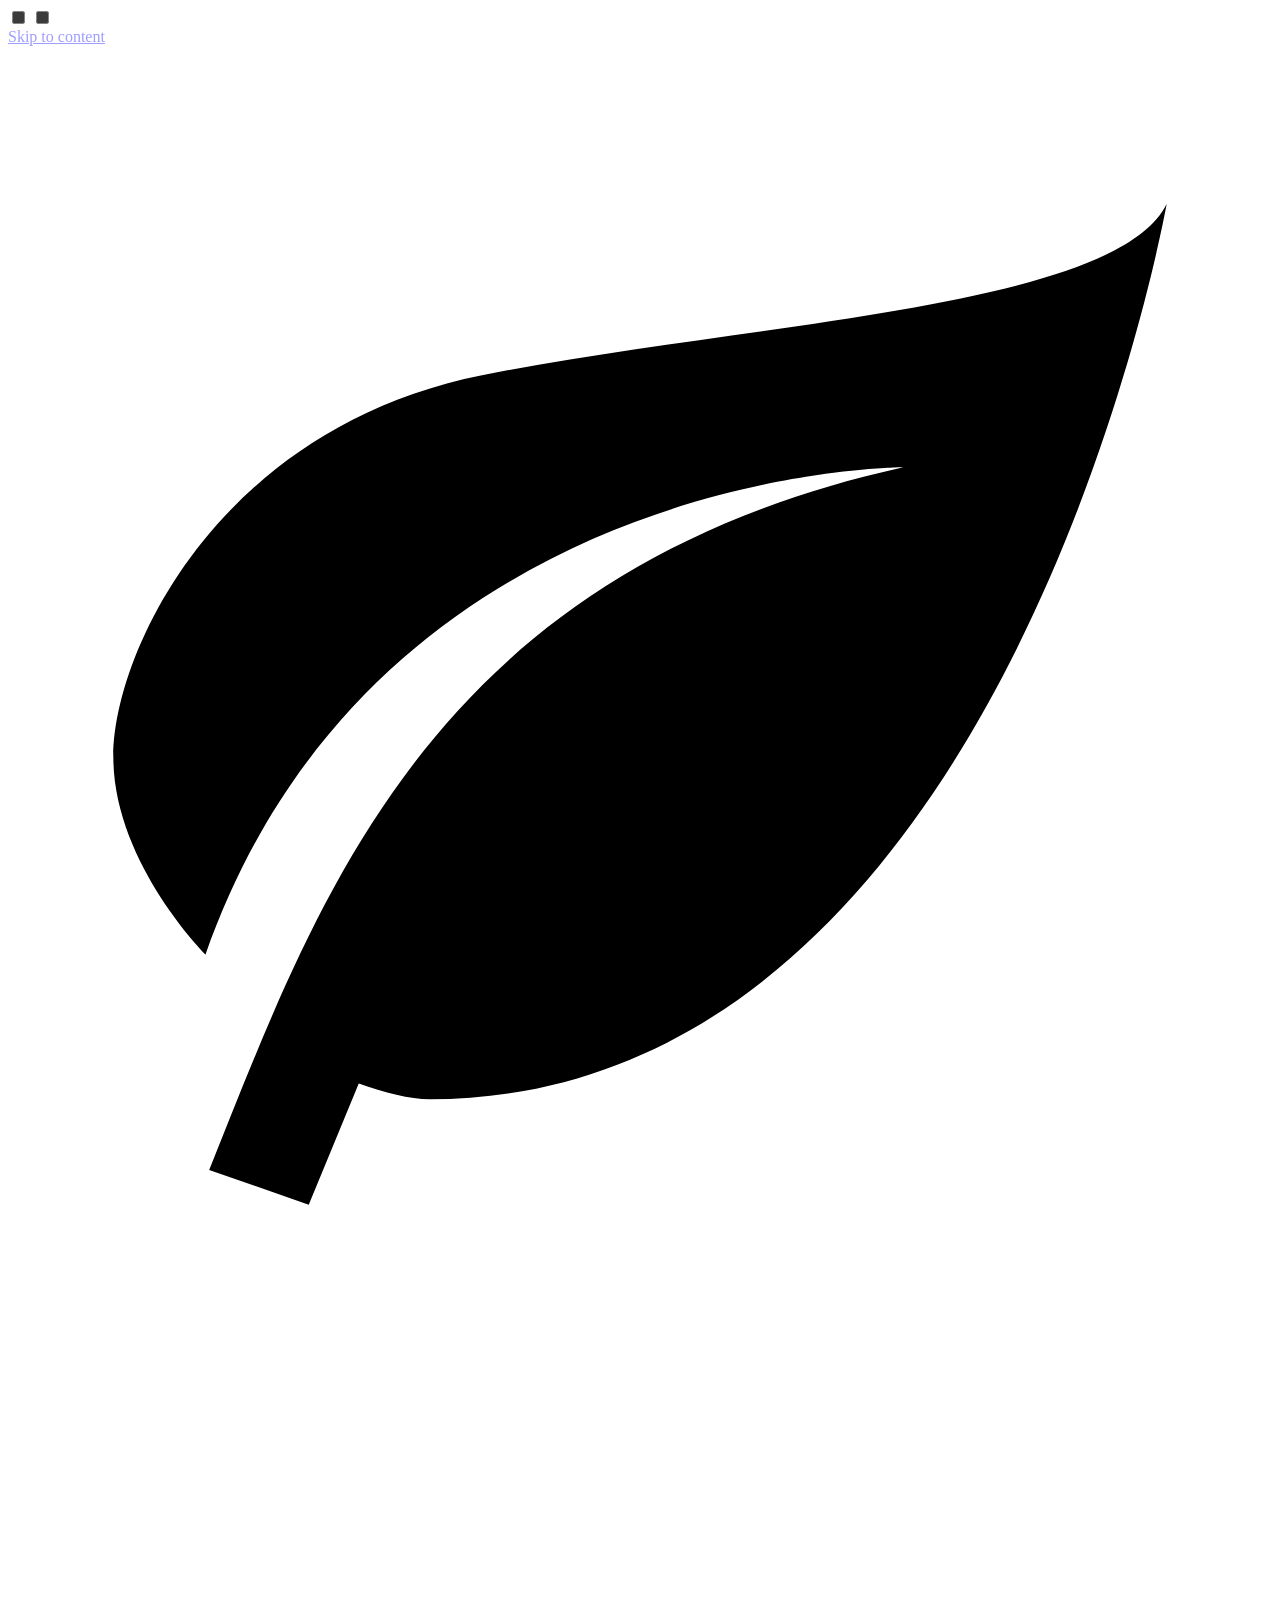
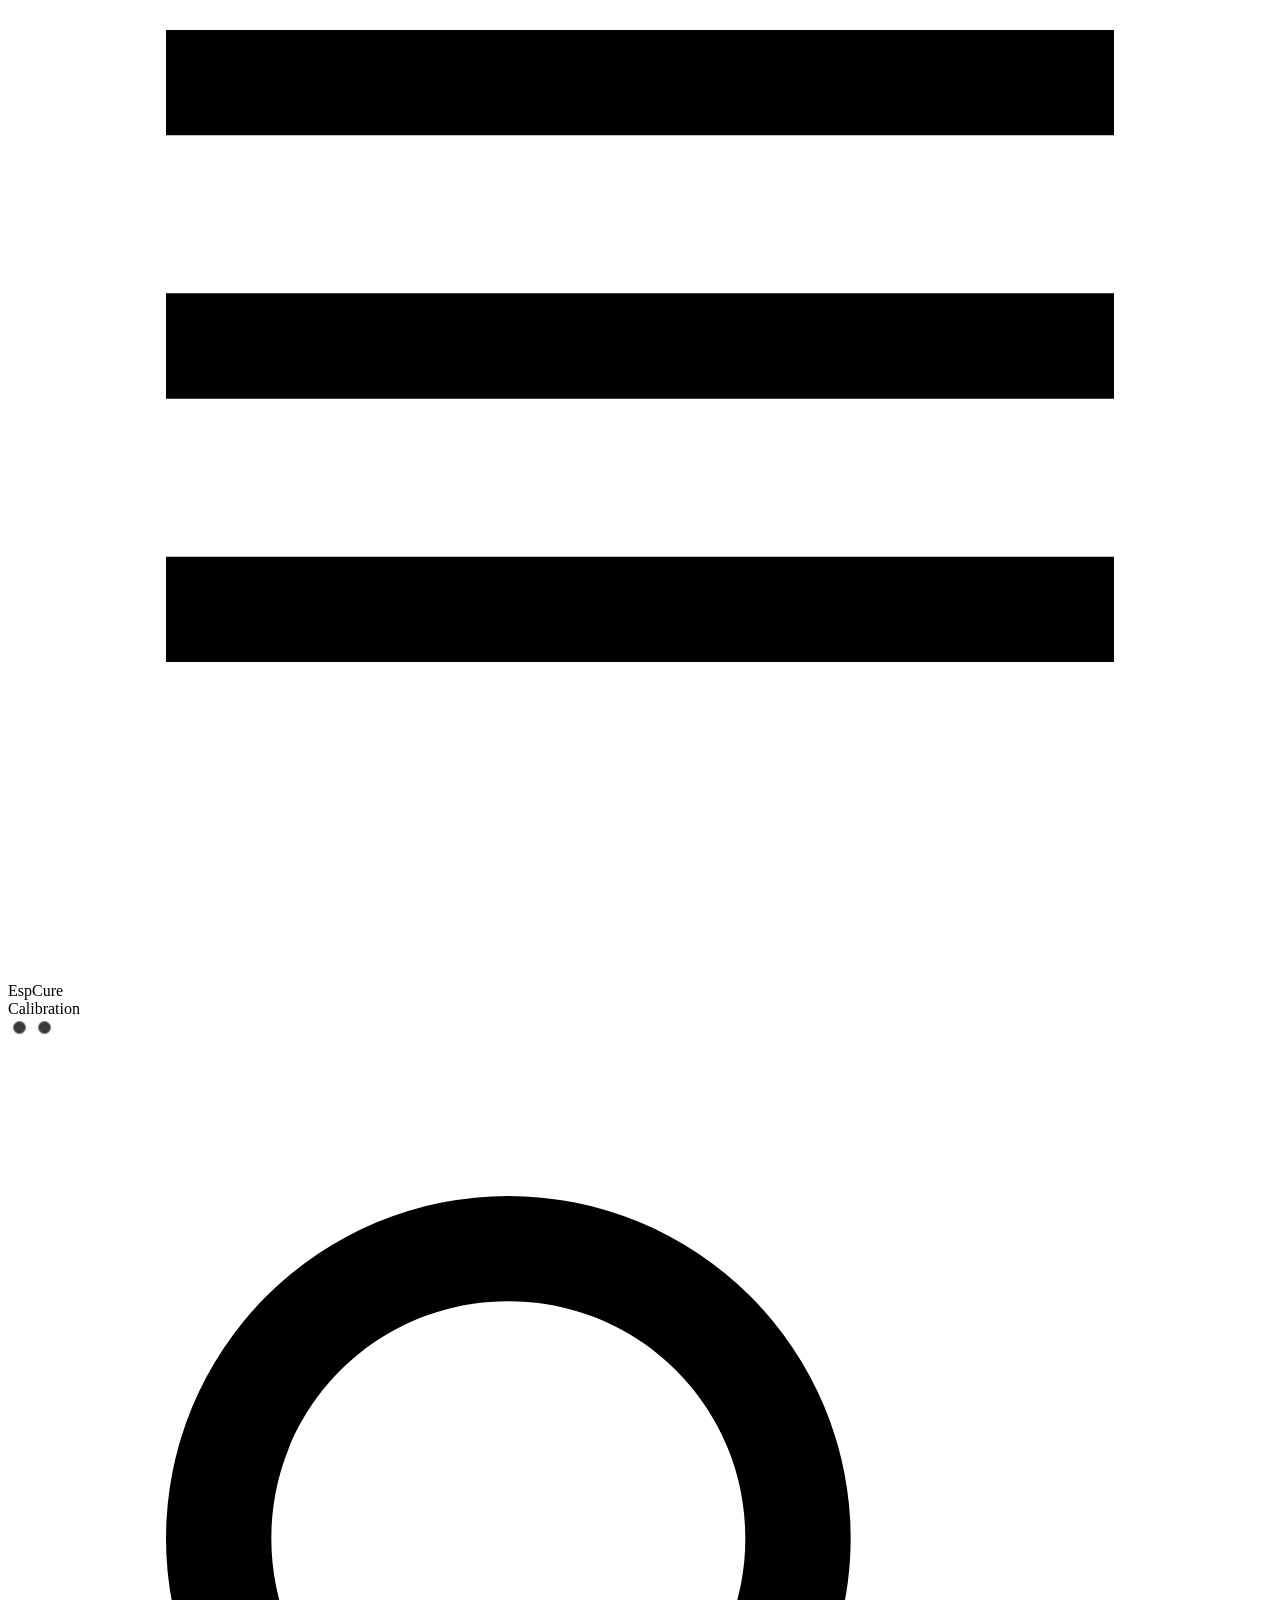
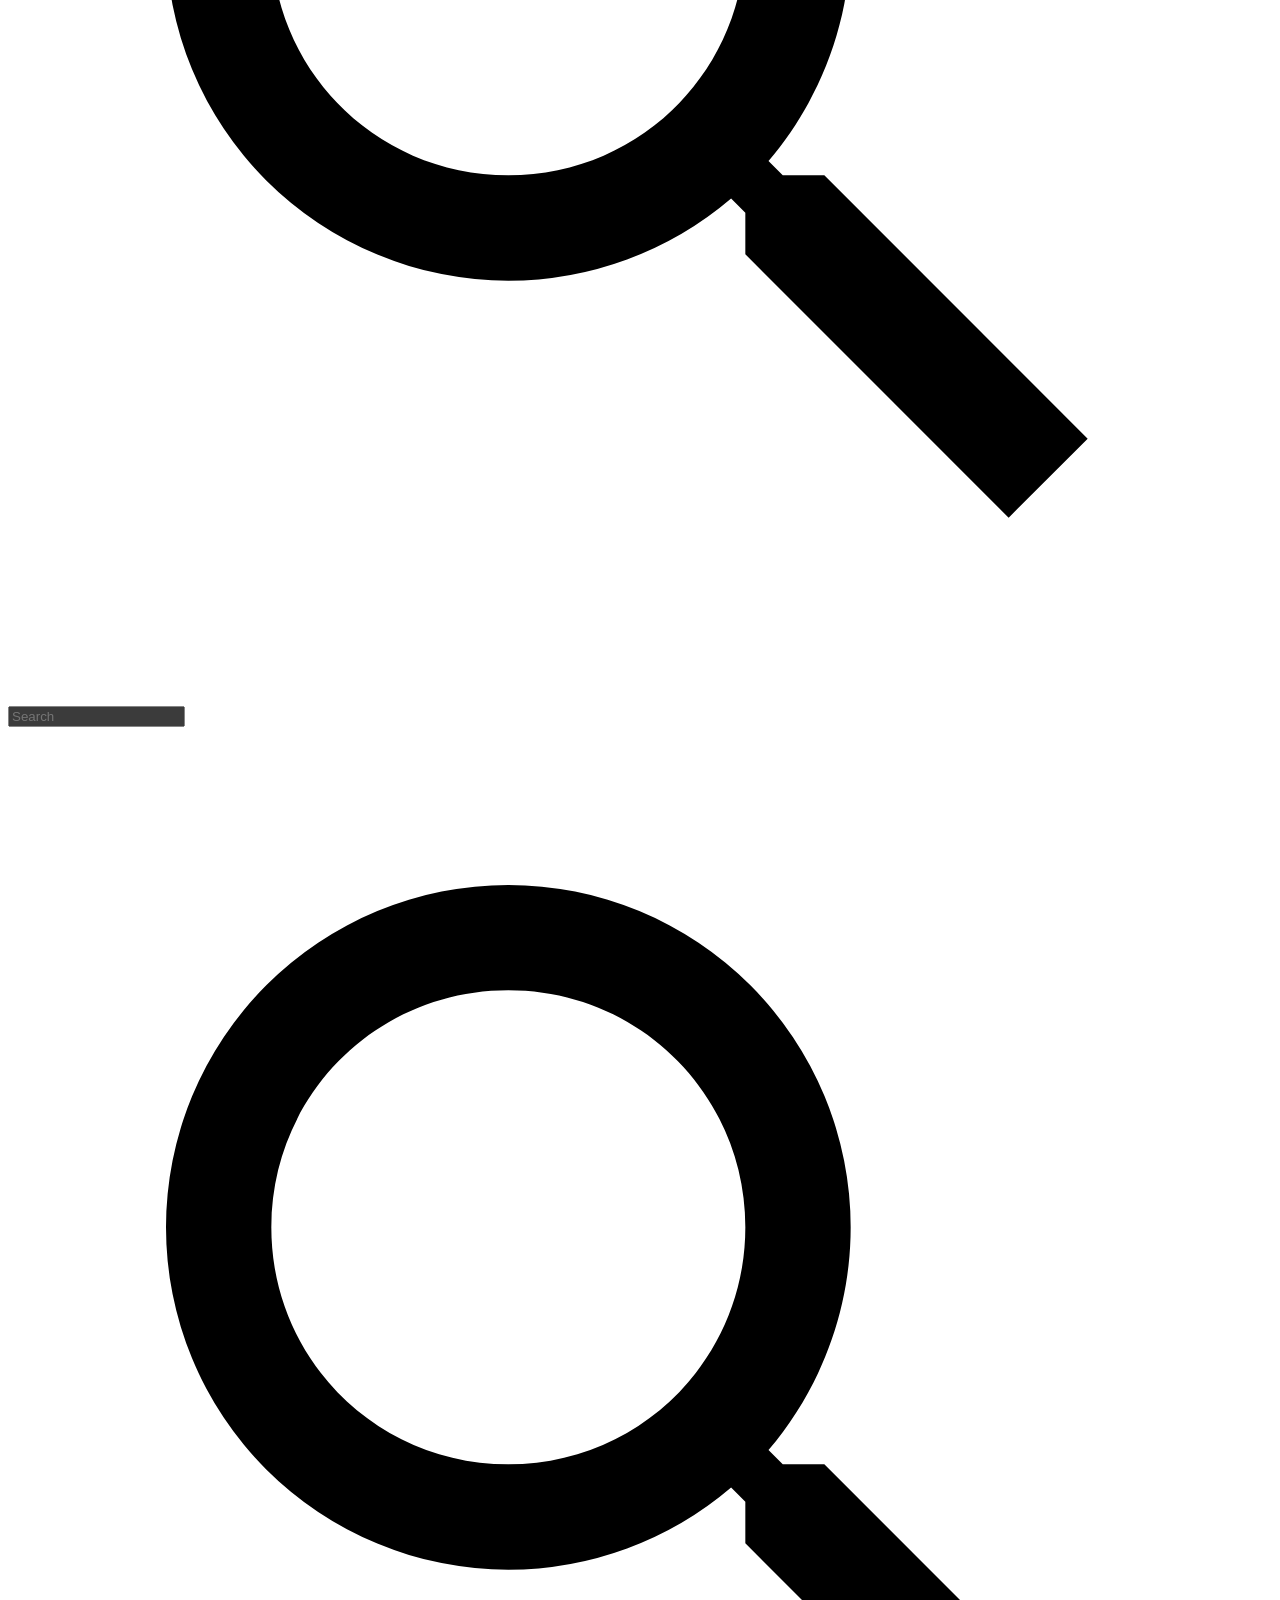
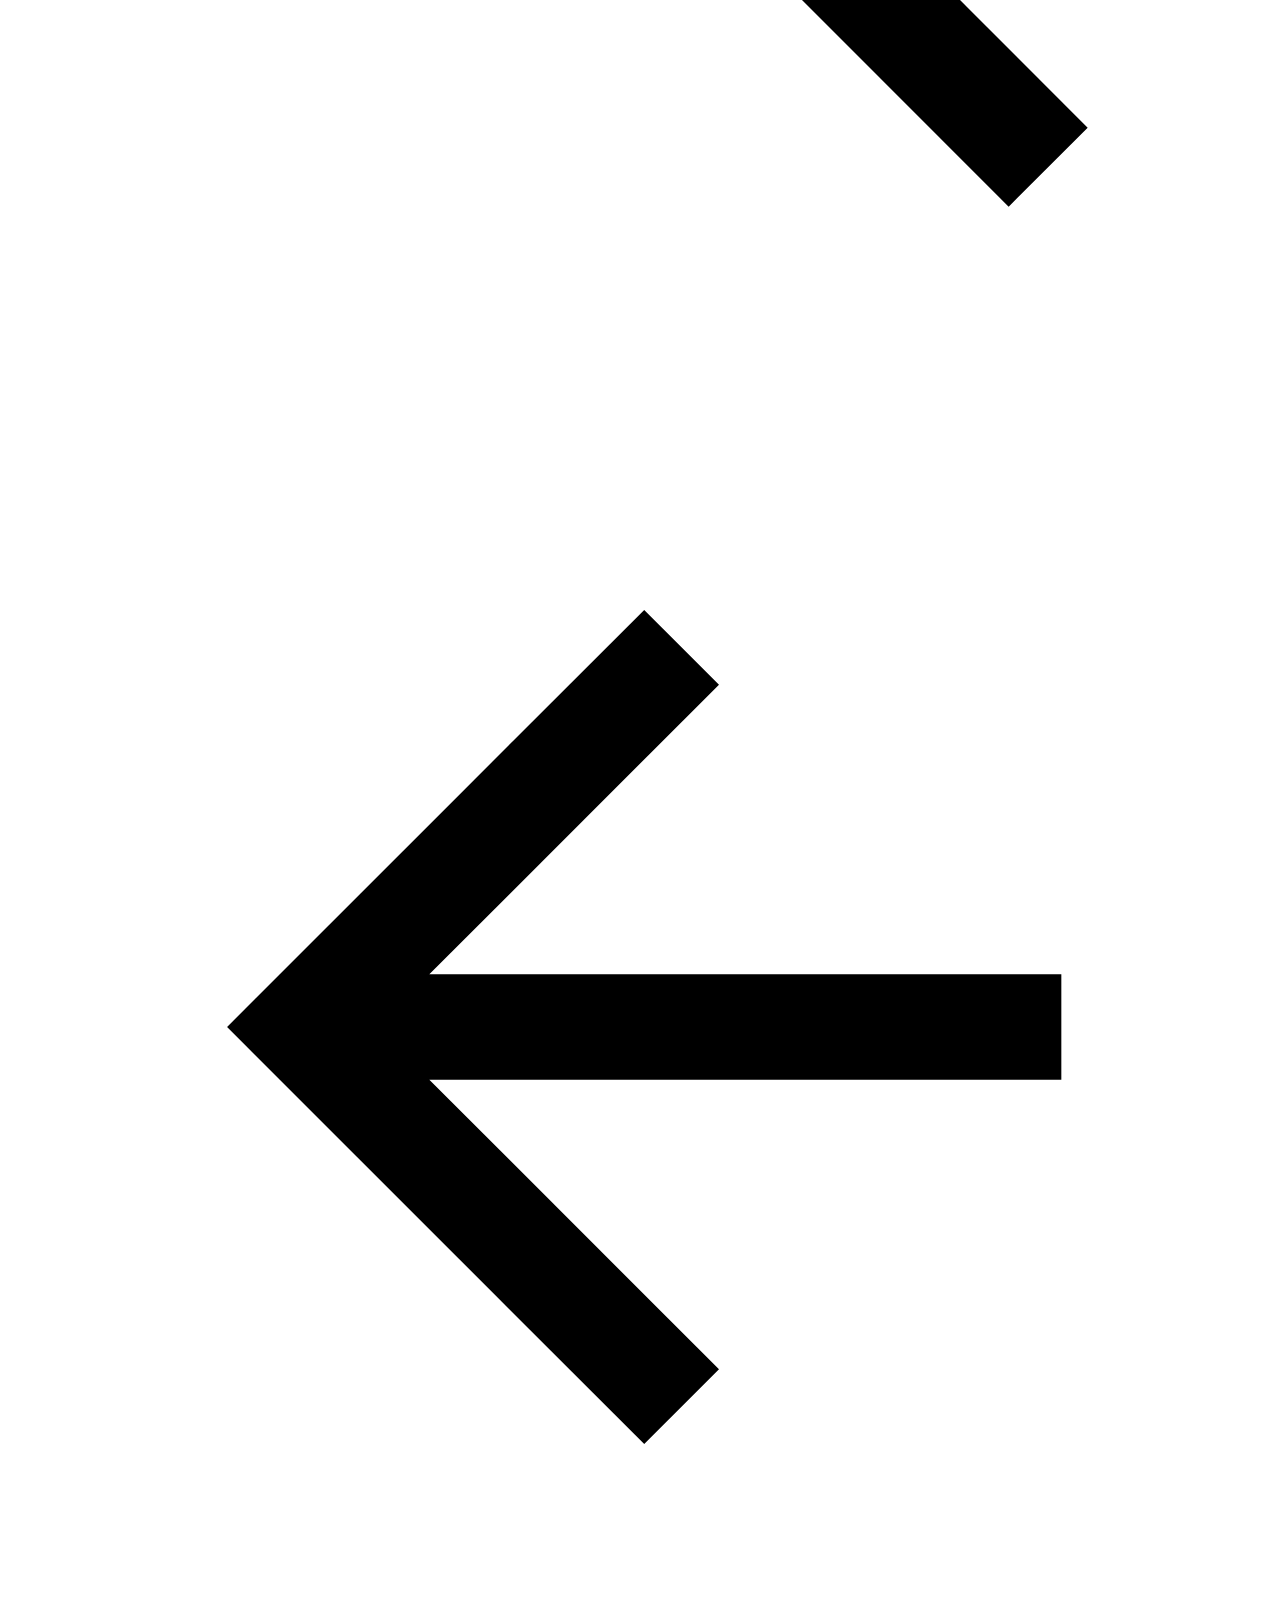
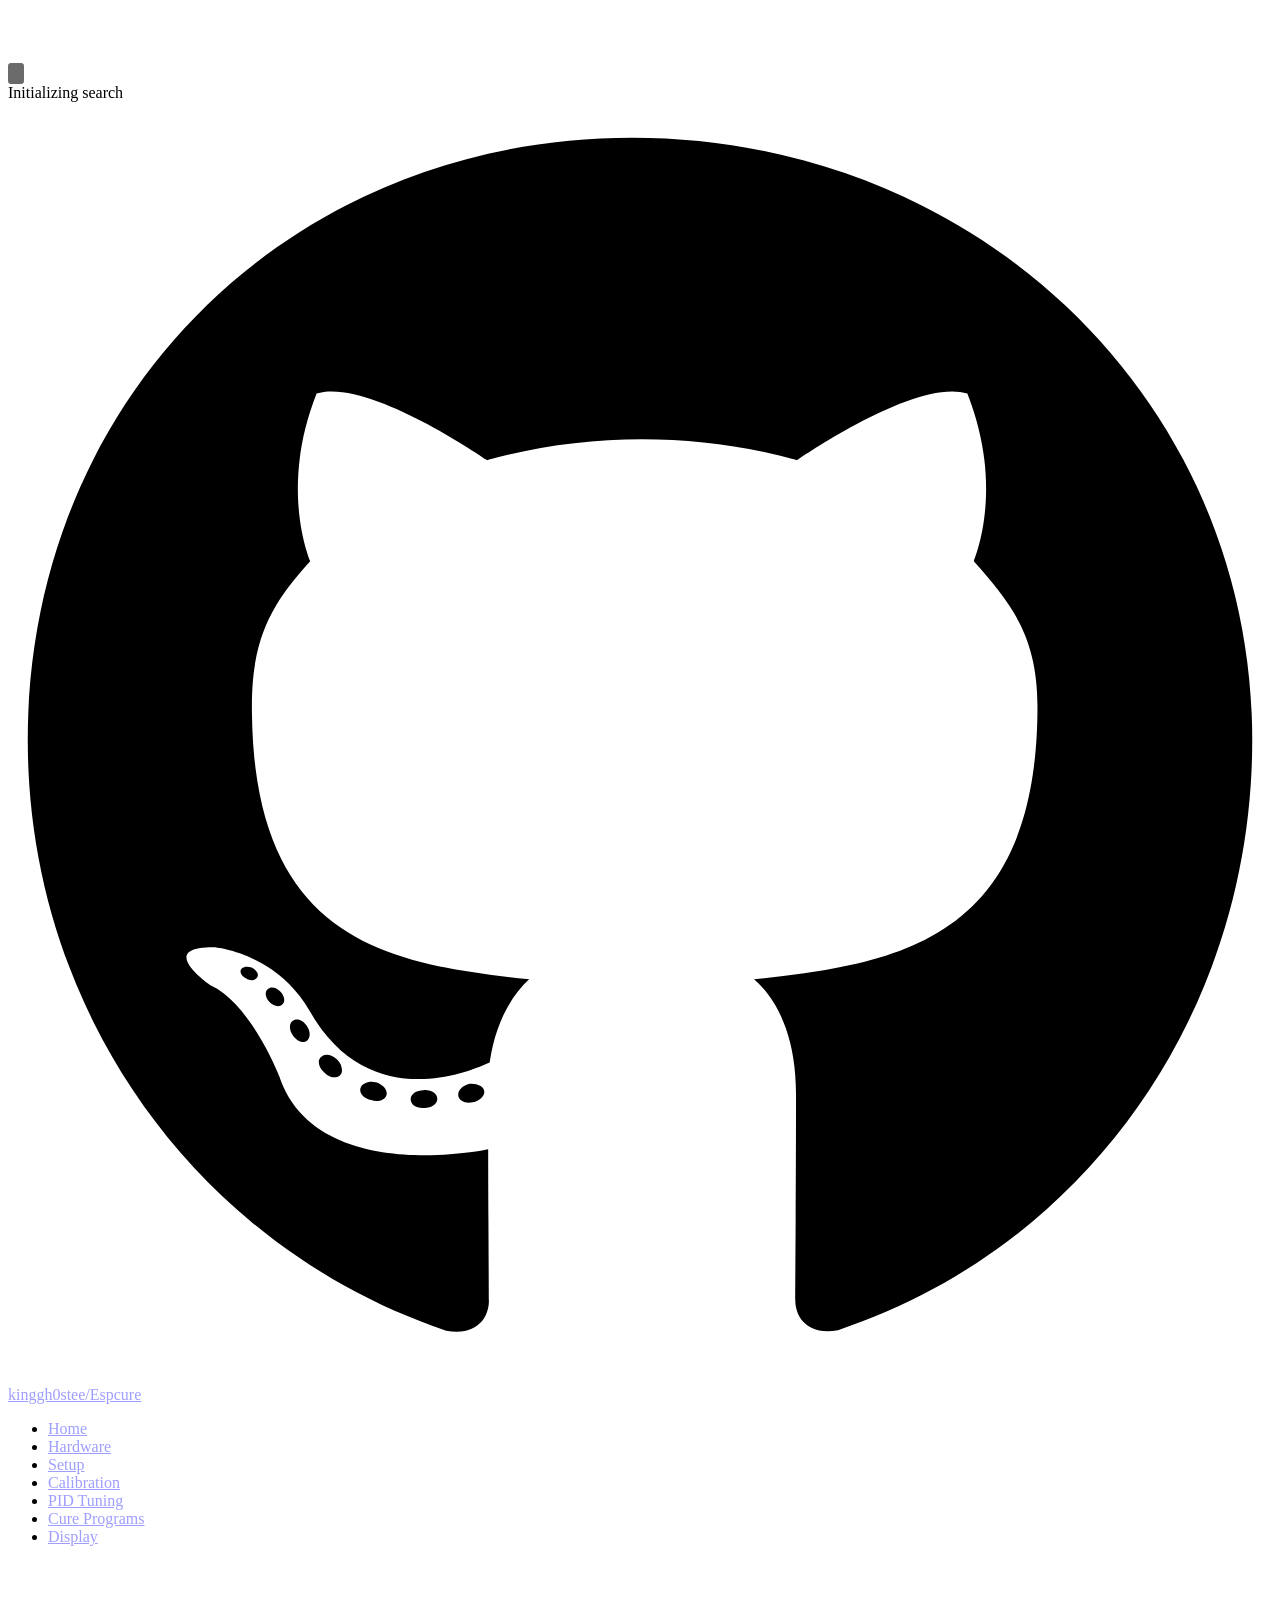
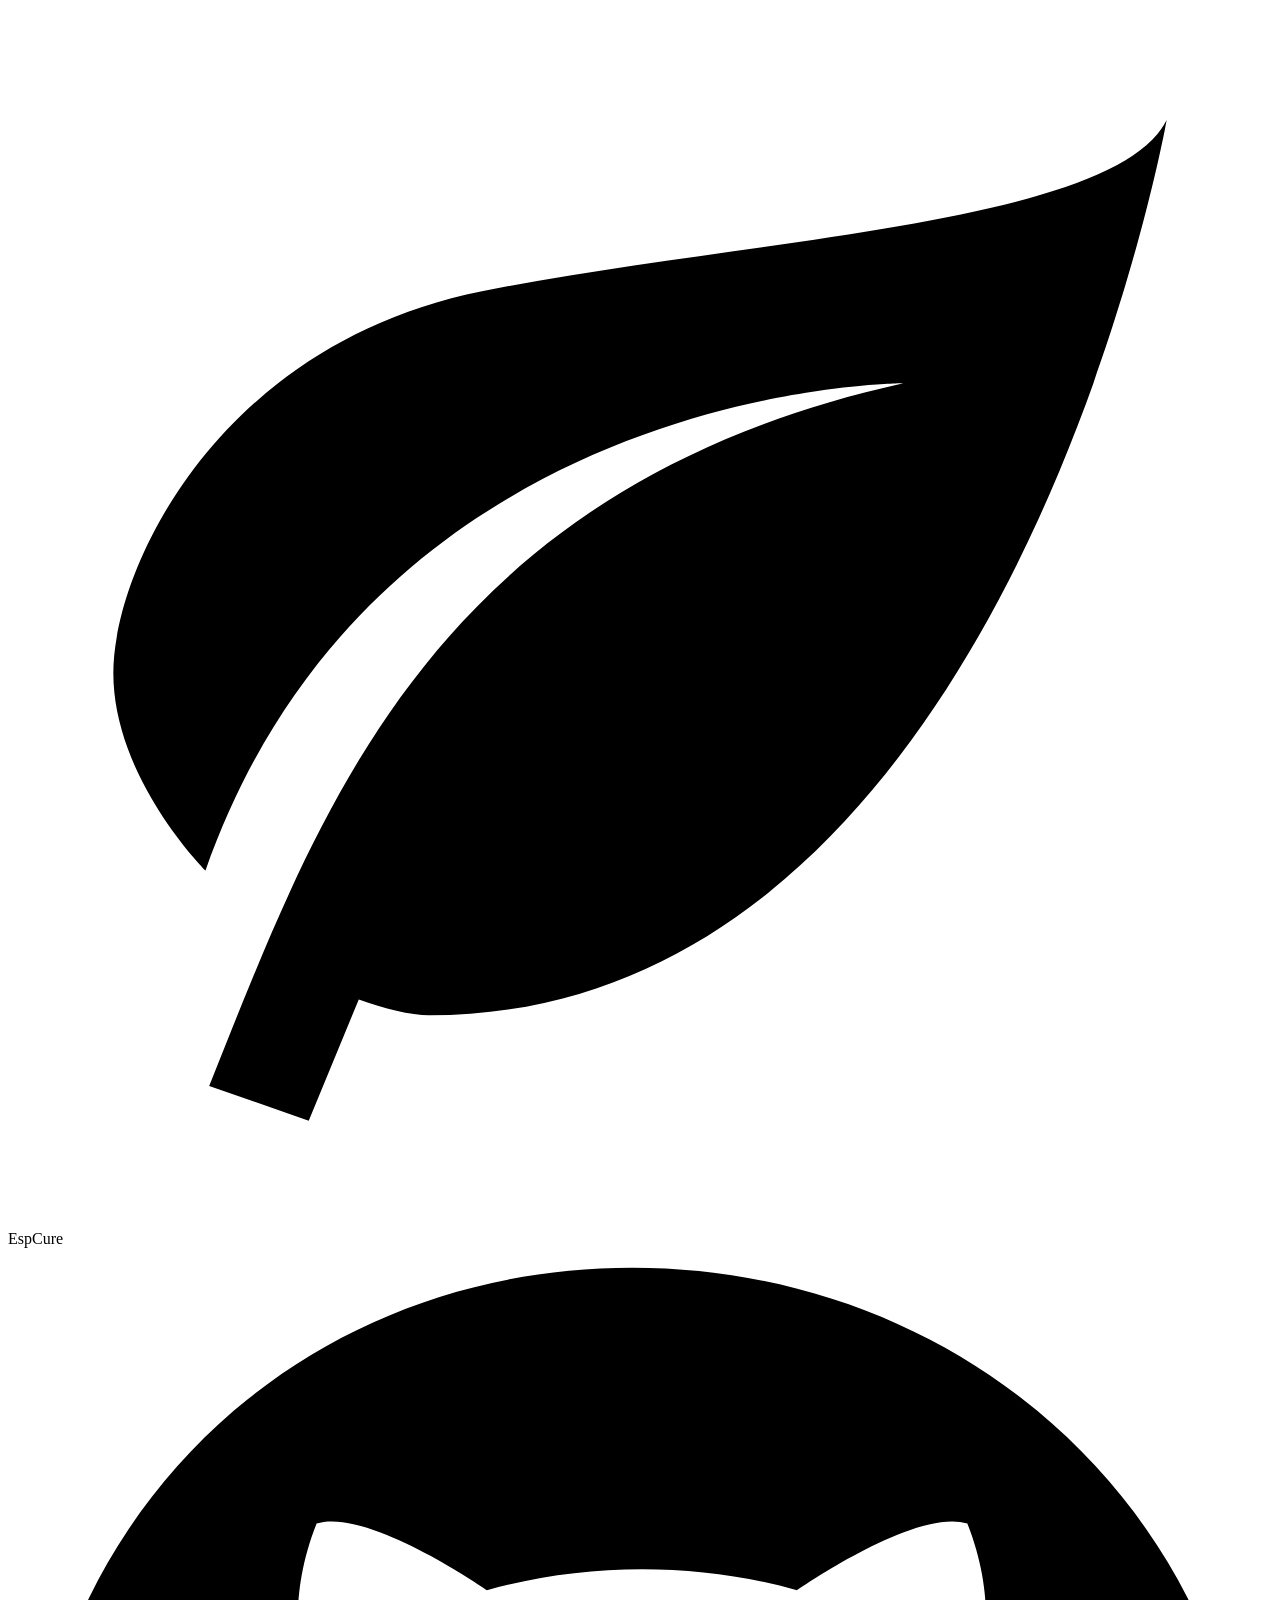
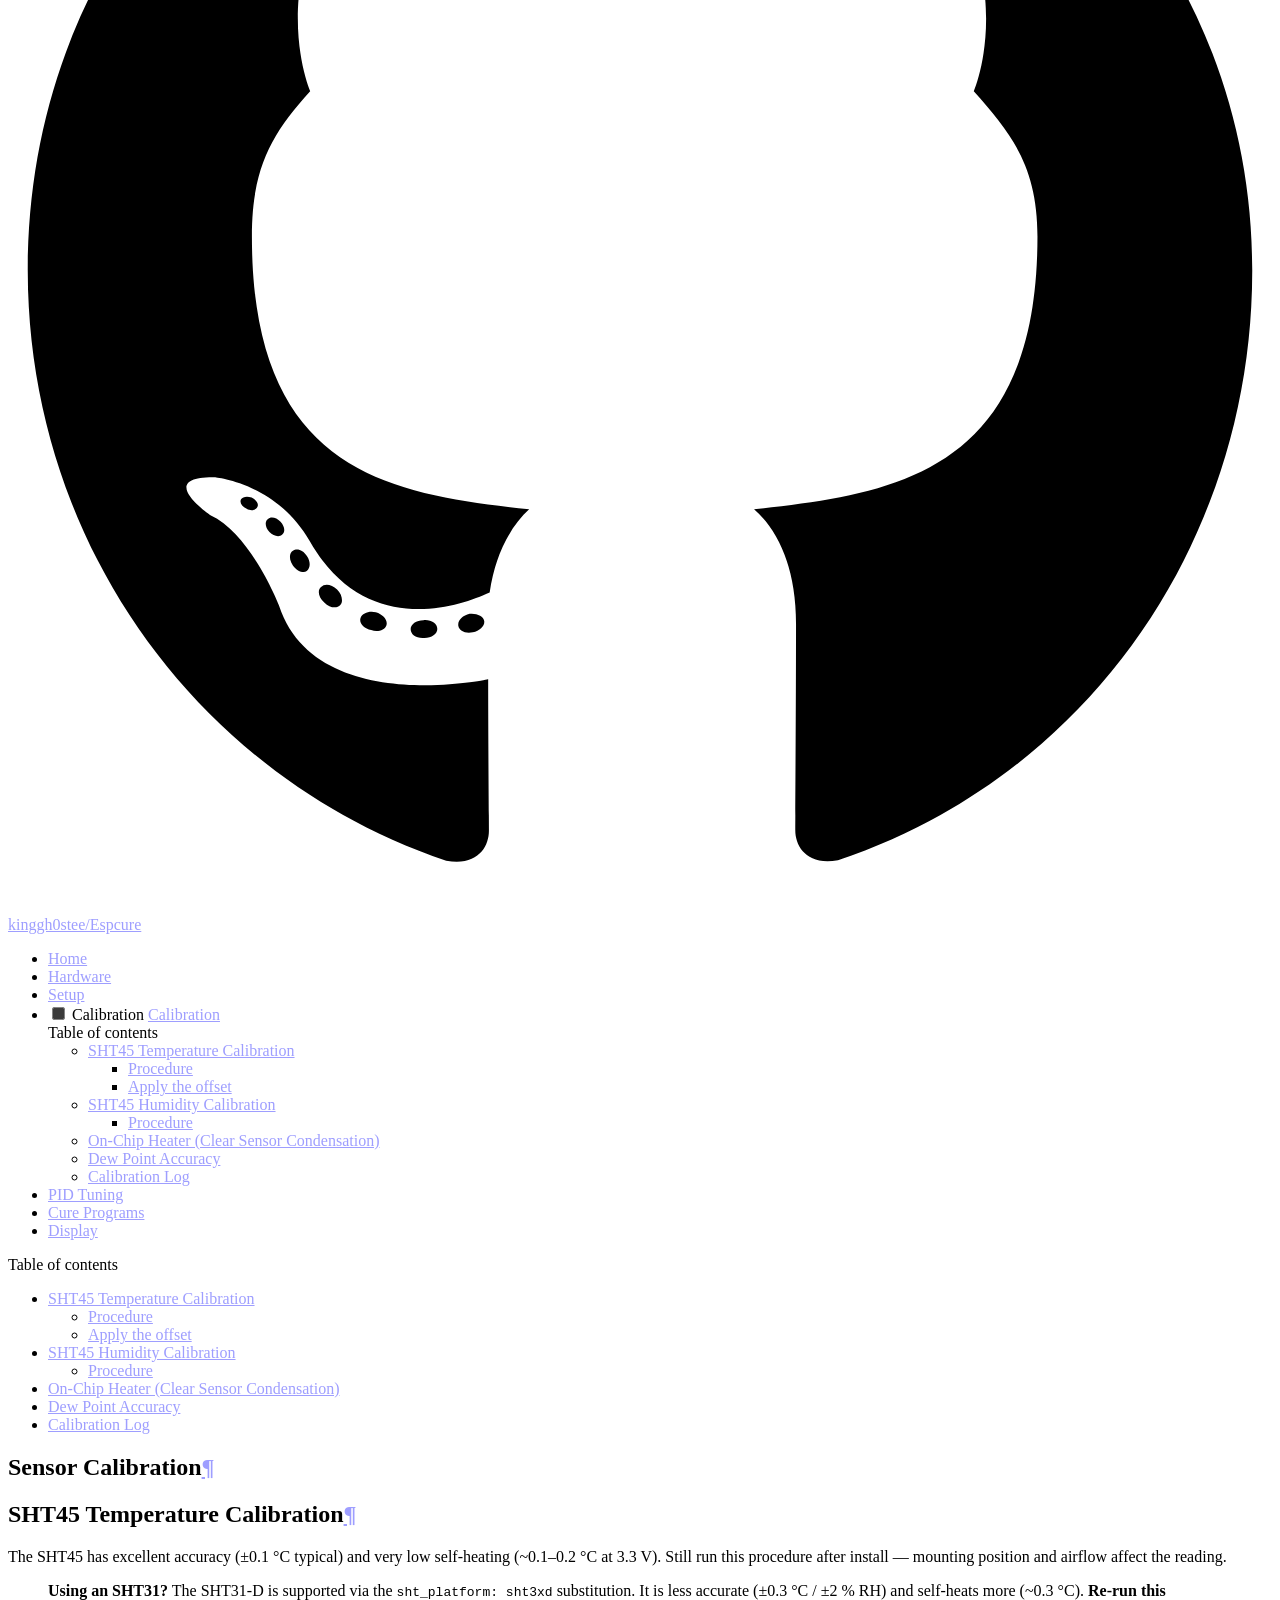
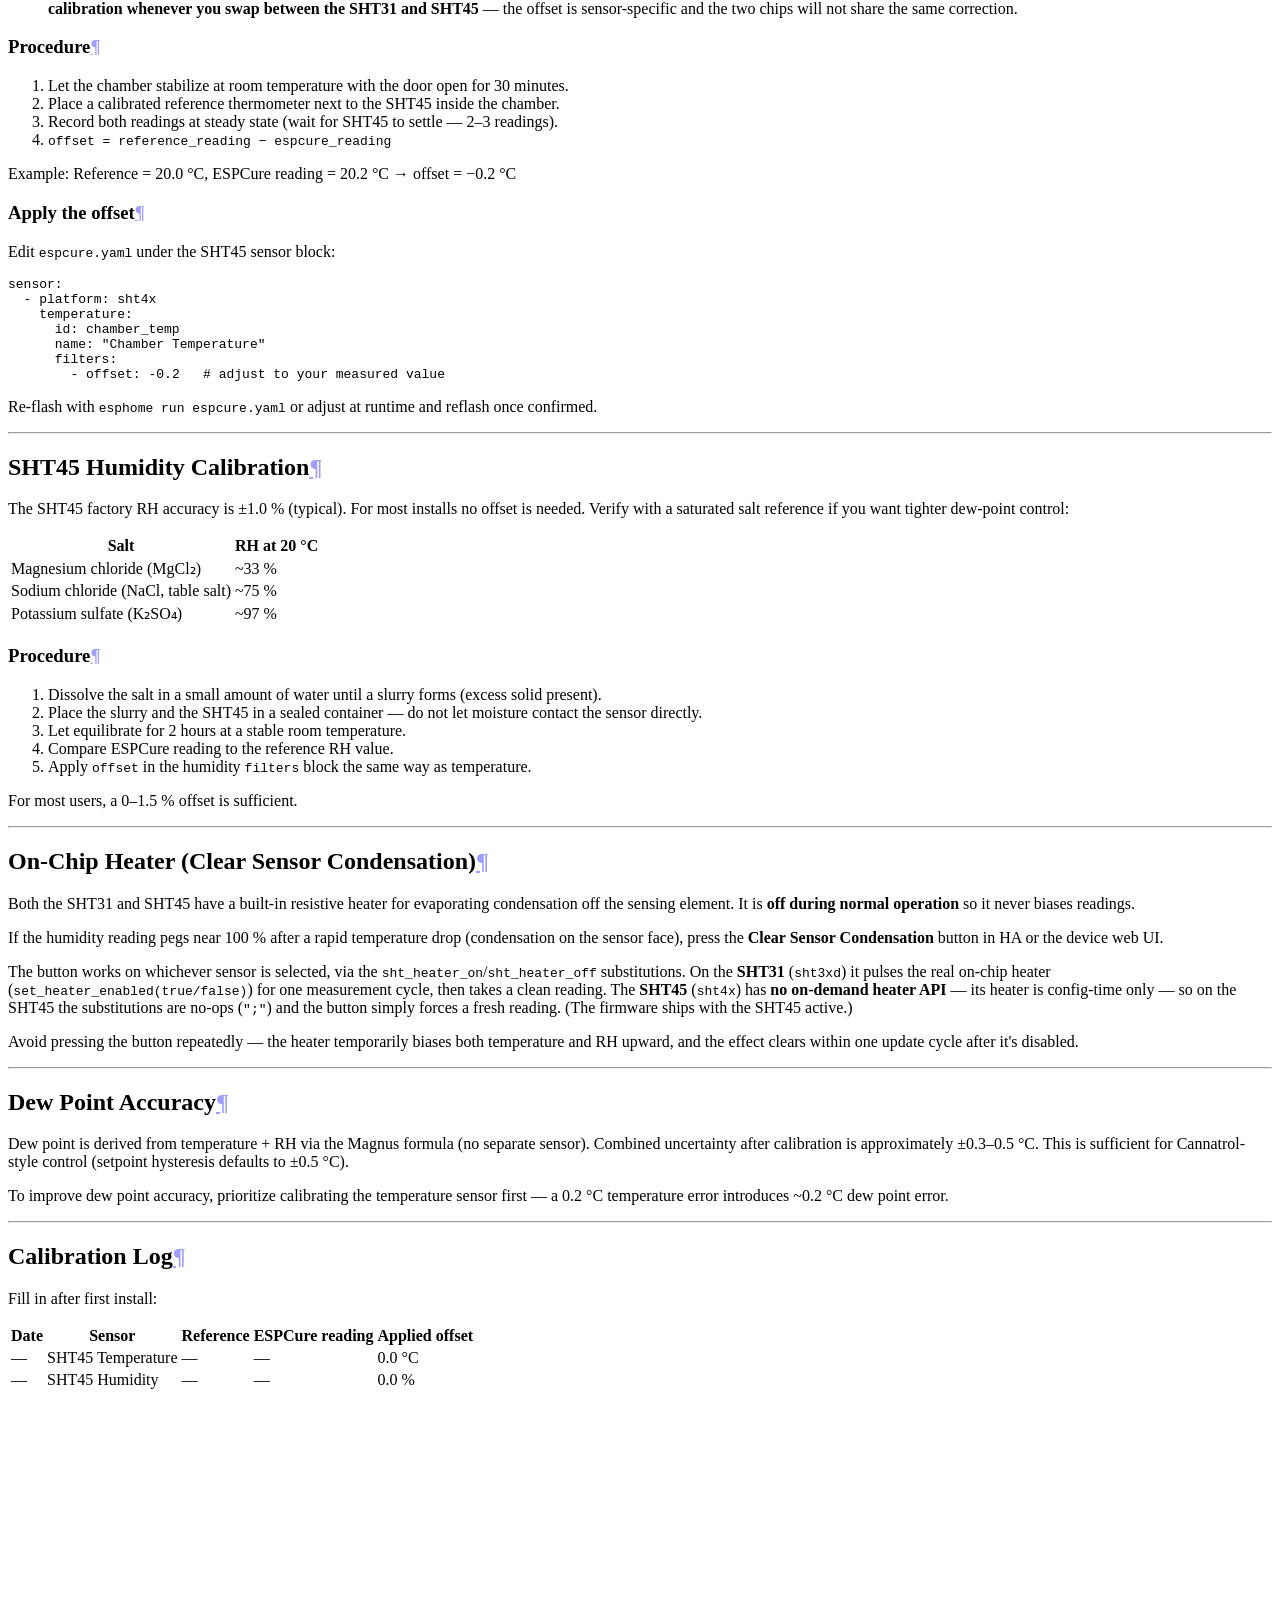
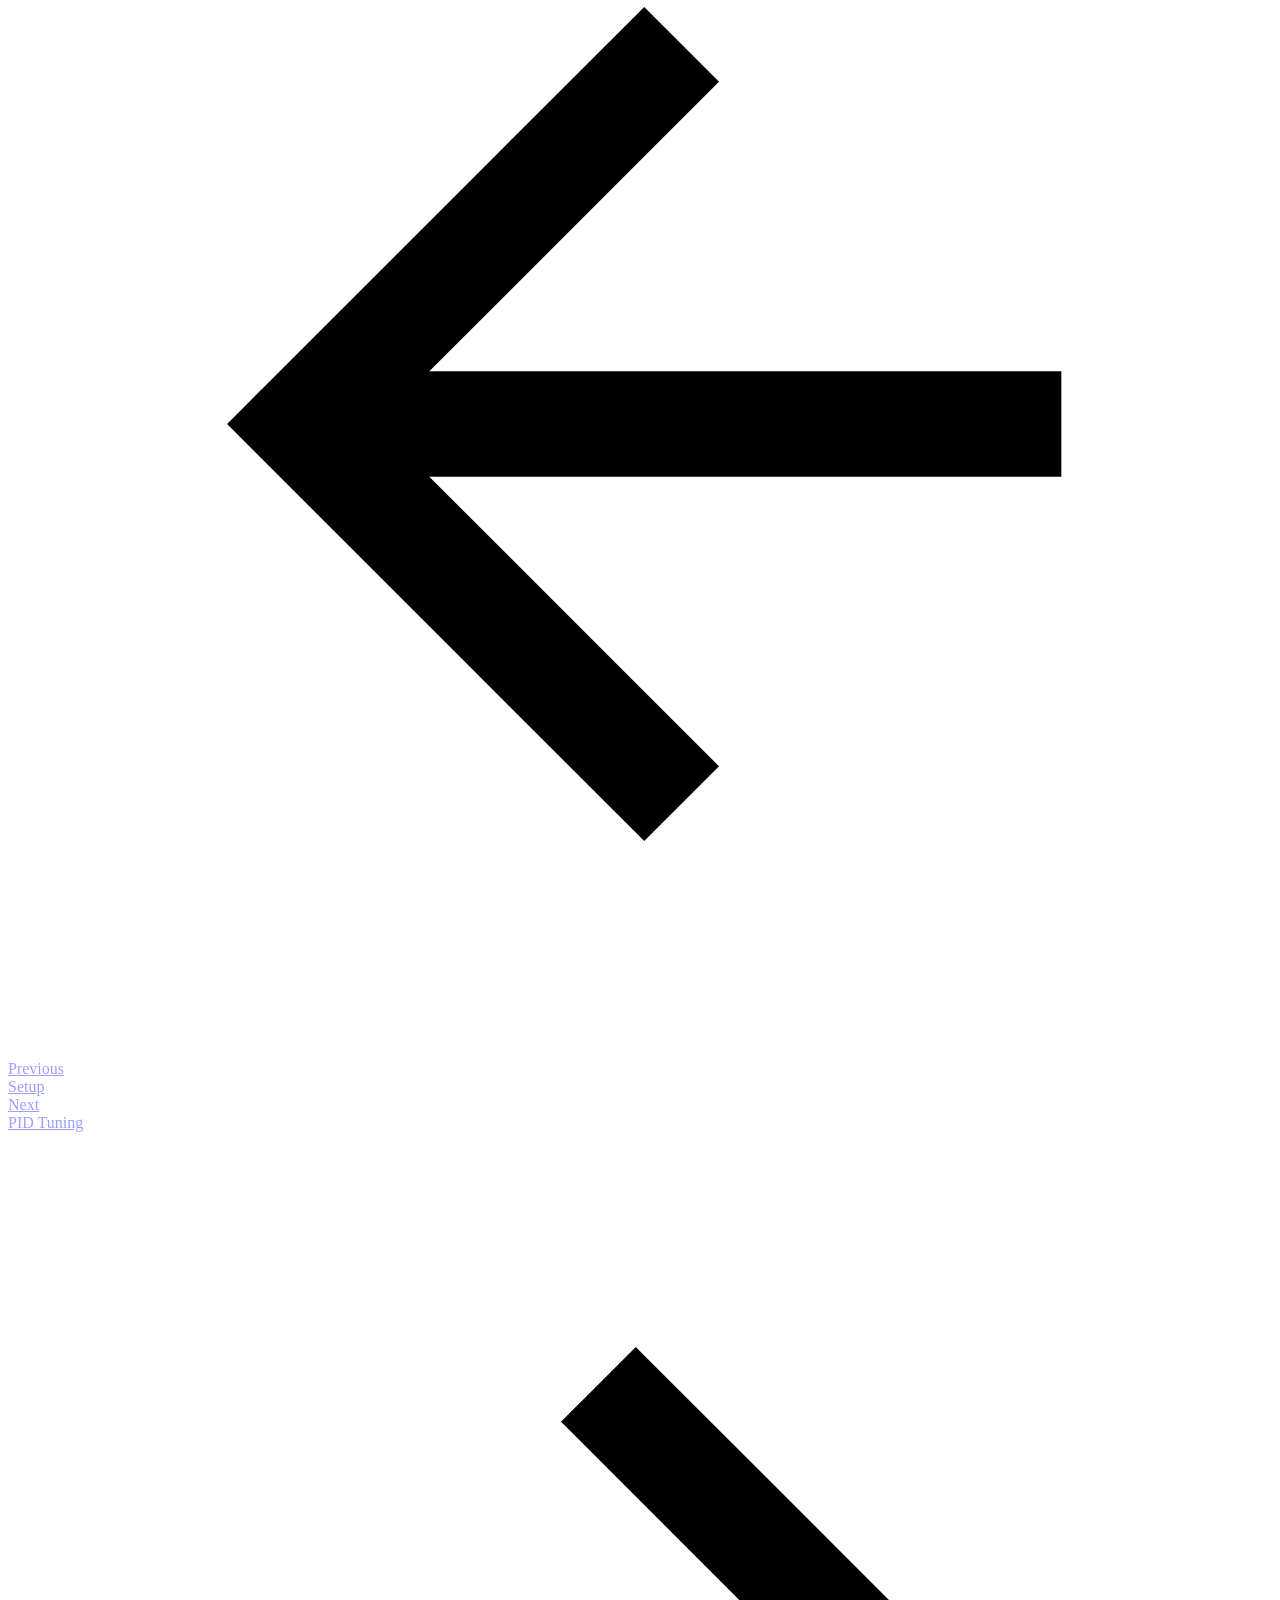
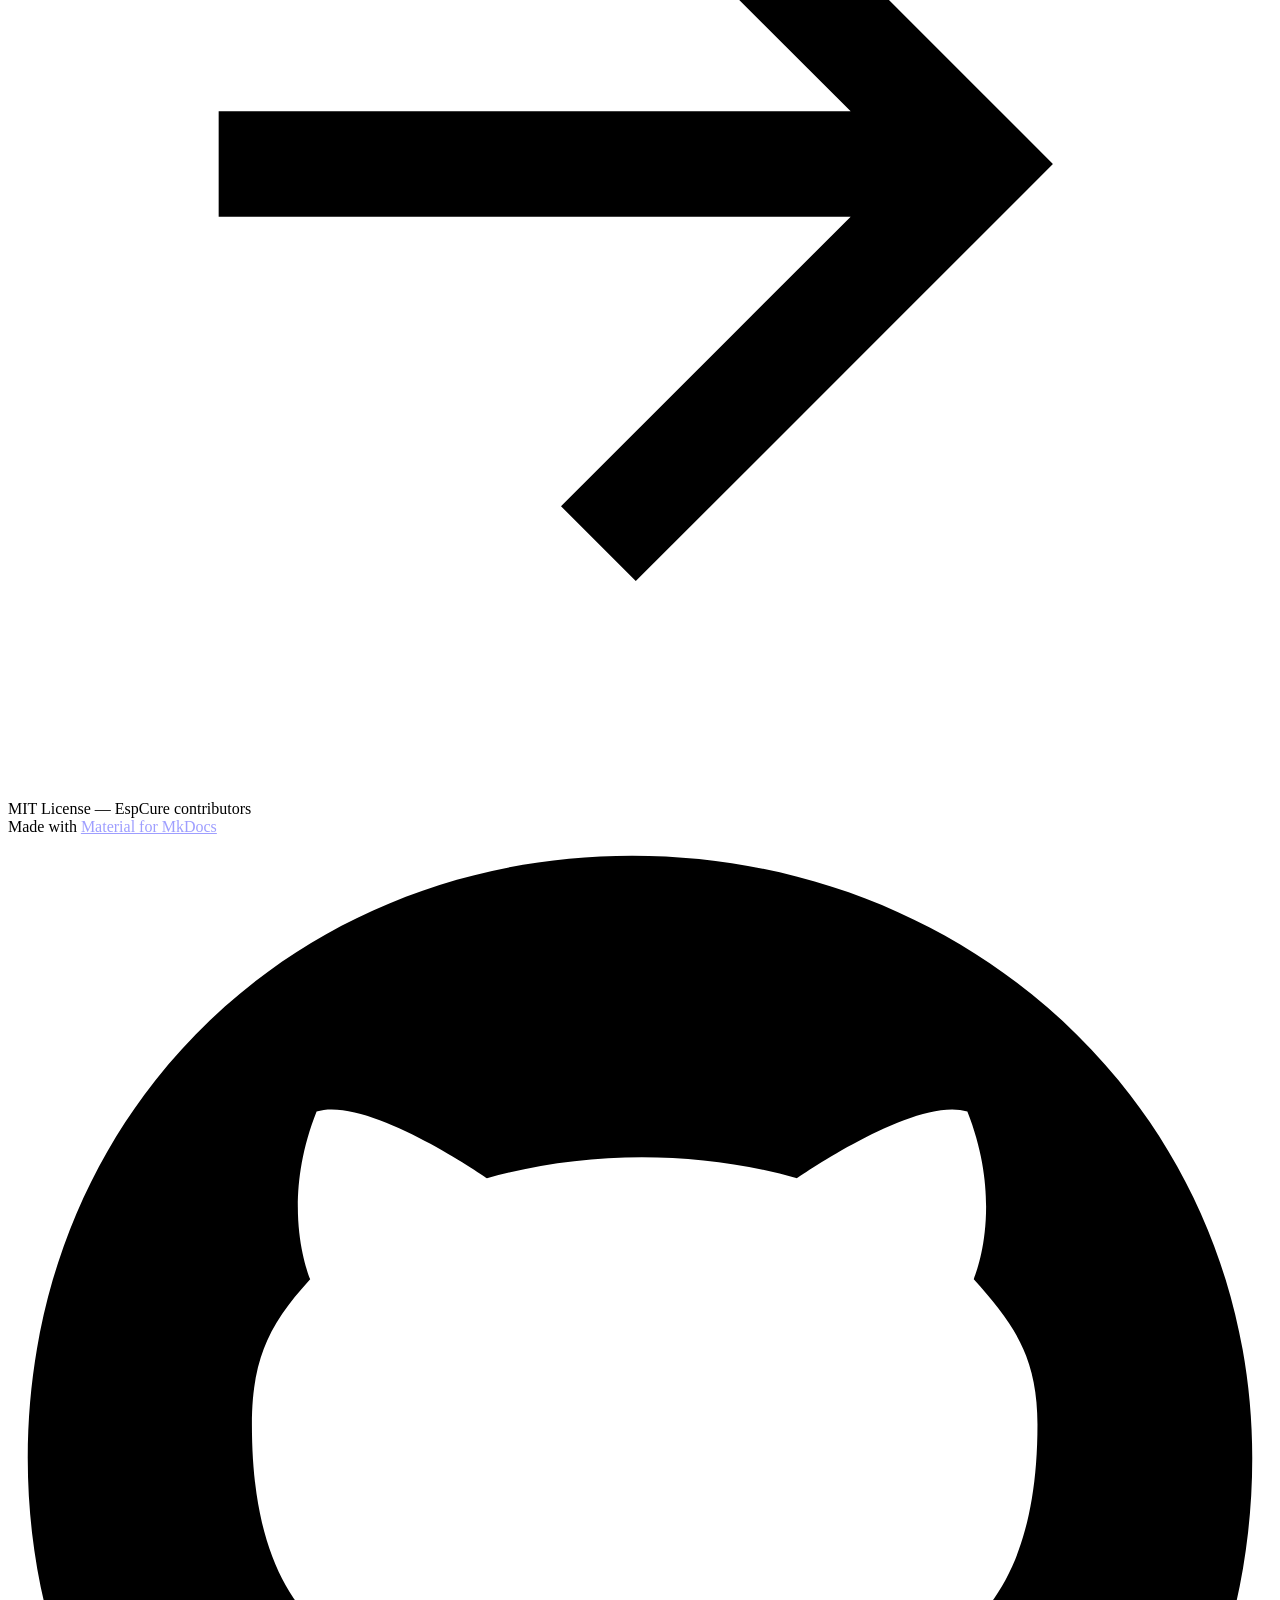
==== commit 7f0aae7b: "Deployed f89e065 with MkDocs version: 1.6.1" ====
--- a/calibration/index.html
+++ b/calibration/index.html
@@ -945,8 +945,8 @@
 <hr />
 <h2 id="on-chip-heater-clear-sensor-condensation">On-Chip Heater (Clear Sensor Condensation)<a class="headerlink" href="#on-chip-heater-clear-sensor-condensation" title="Permanent link">&para;</a></h2>
 <p>Both the SHT31 and SHT45 have a built-in resistive heater for evaporating condensation off the sensing element. It is <strong>off during normal operation</strong> so it never biases readings.</p>
-<p>If the humidity reading pegs near 100 % after a rapid temperature drop (condensation on the sensor face), press the <strong>Clear Sensor Condensation</strong> button in HA or the device web UI. The firmware enables the heater, forces a measurement cycle (the heater fires during it), waits ~1–1.5 s, then disables the heater and takes a clean reading.</p>
-<p>The button works on whichever sensor is selected — the heater API differs (<code>set_heater_enabled(true/false)</code> on the SHT31, <code>set_heater_max_duty(1.0/0.0)</code> on the SHT45), so both versions live in the button's <code>on_press</code> block in <code>espcure.yaml</code>; the active one matches the <code>sht_platform</code> substitution.</p>
+<p>If the humidity reading pegs near 100 % after a rapid temperature drop (condensation on the sensor face), press the <strong>Clear Sensor Condensation</strong> button in HA or the device web UI.</p>
+<p>The button works on whichever sensor is selected, via the <code>sht_heater_on</code>/<code>sht_heater_off</code> substitutions. On the <strong>SHT31</strong> (<code>sht3xd</code>) it pulses the real on-chip heater (<code>set_heater_enabled(true/false)</code>) for one measurement cycle, then takes a clean reading. The <strong>SHT45</strong> (<code>sht4x</code>) has <strong>no on-demand heater API</strong> — its heater is config-time only — so on the SHT45 the substitutions are no-ops (<code>";"</code>) and the button simply forces a fresh reading. (The firmware ships with the SHT45 active.)</p>
 <p>Avoid pressing the button repeatedly — the heater temporarily biases both temperature and RH upward, and the effect clears within one update cycle after it's disabled.</p>
 <hr />
 <h2 id="dew-point-accuracy">Dew Point Accuracy<a class="headerlink" href="#dew-point-accuracy" title="Permanent link">&para;</a></h2>
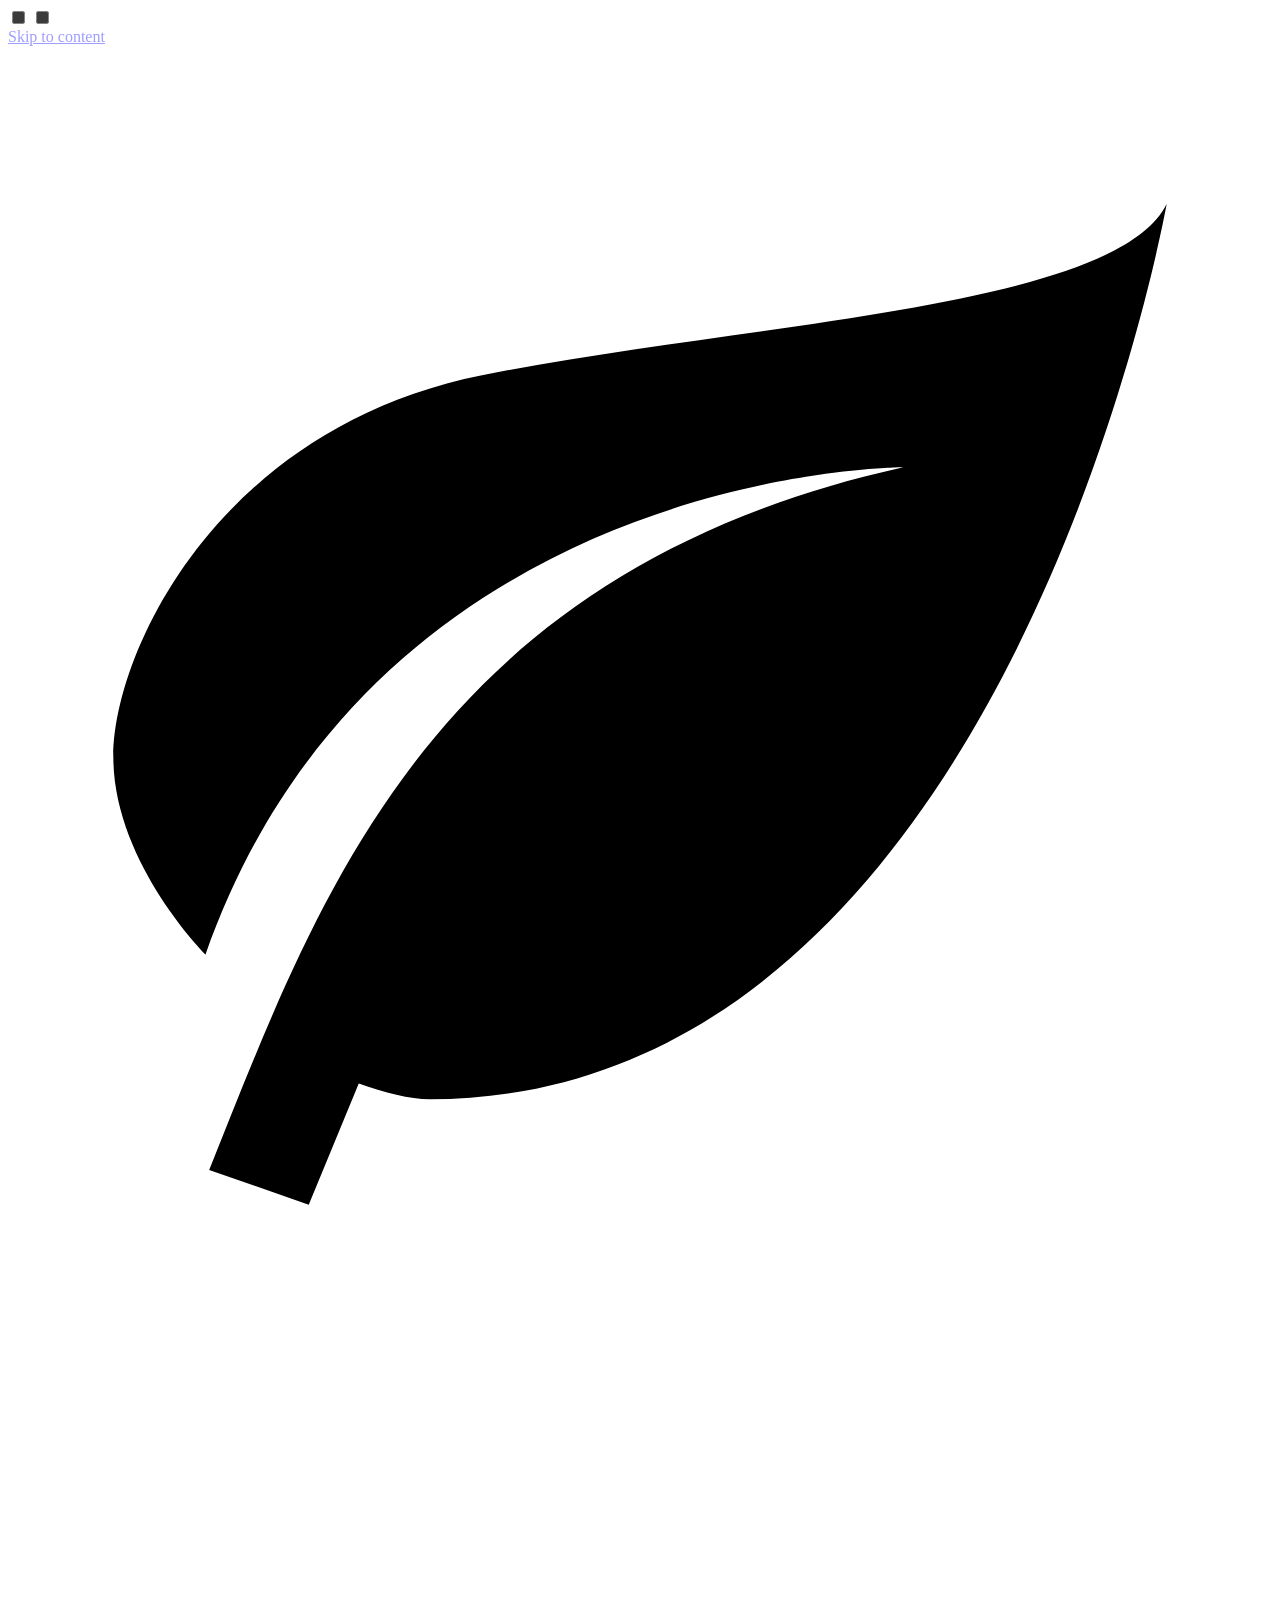
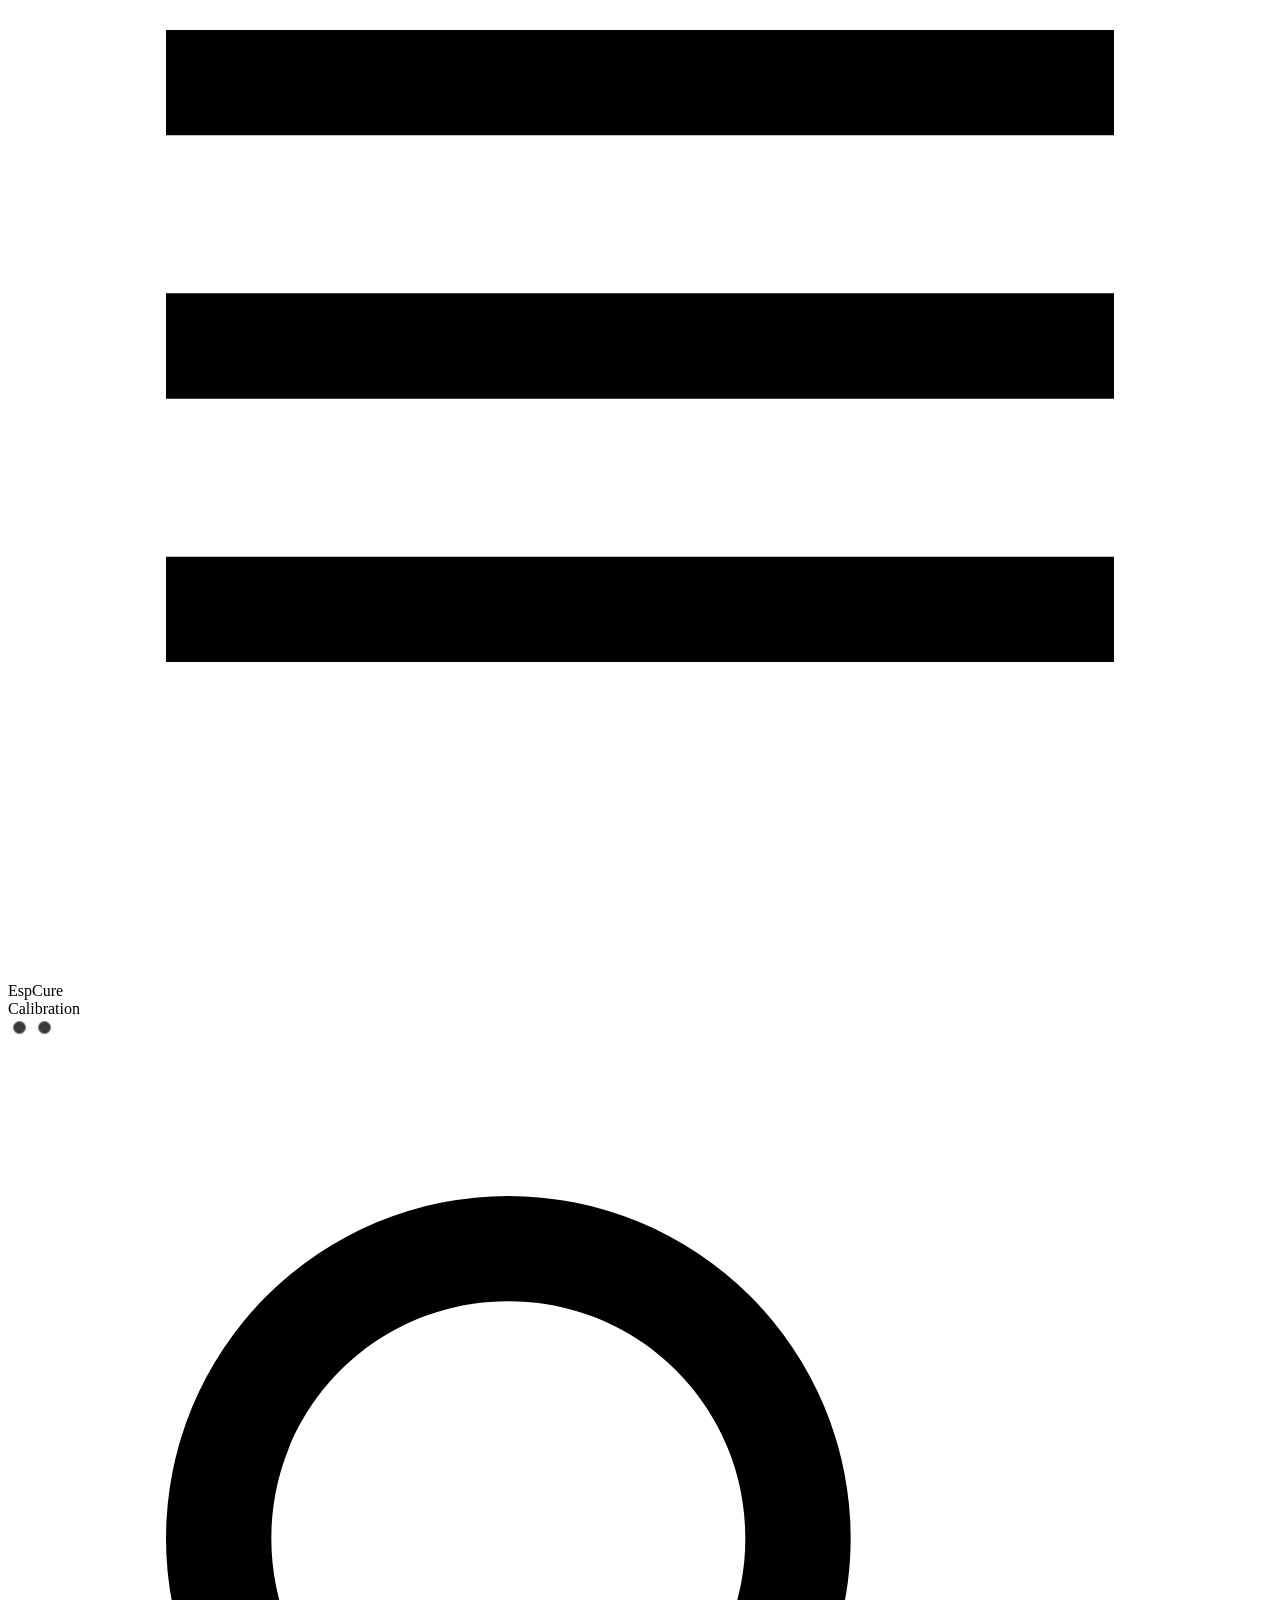
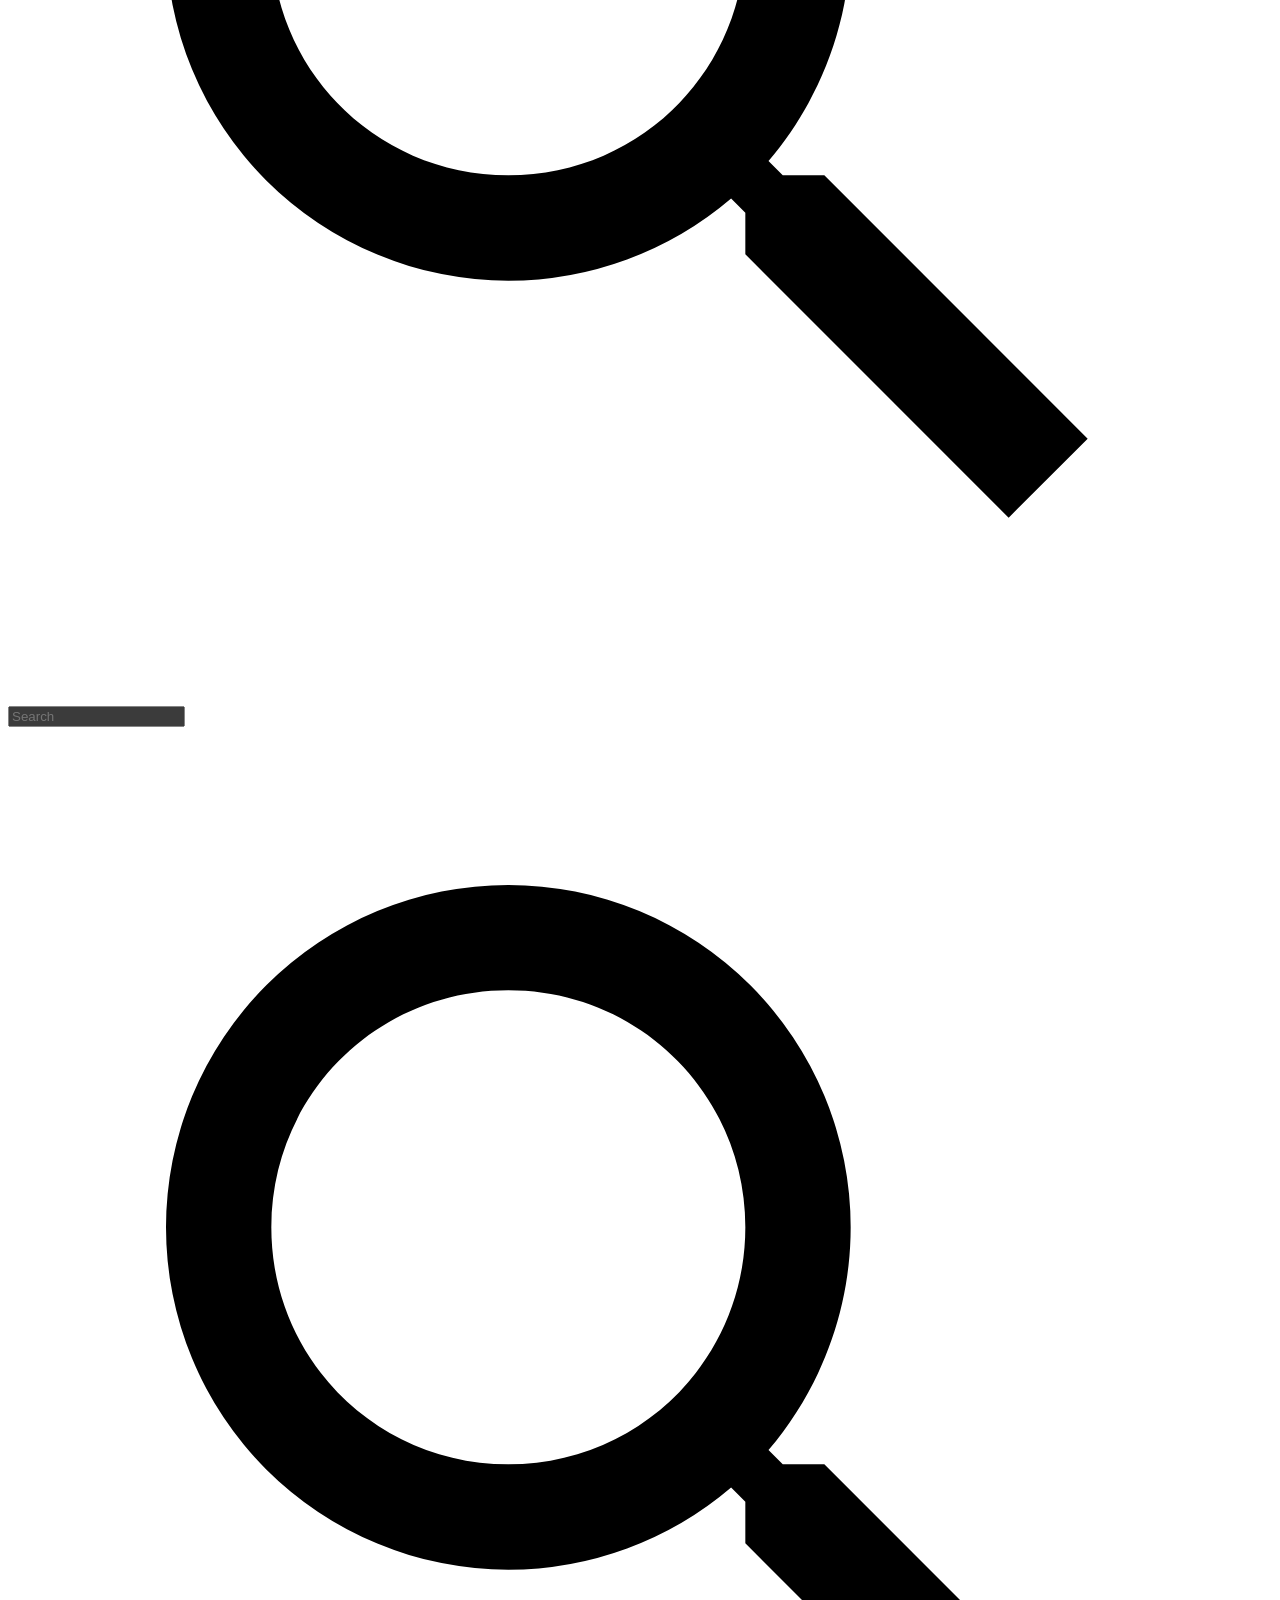
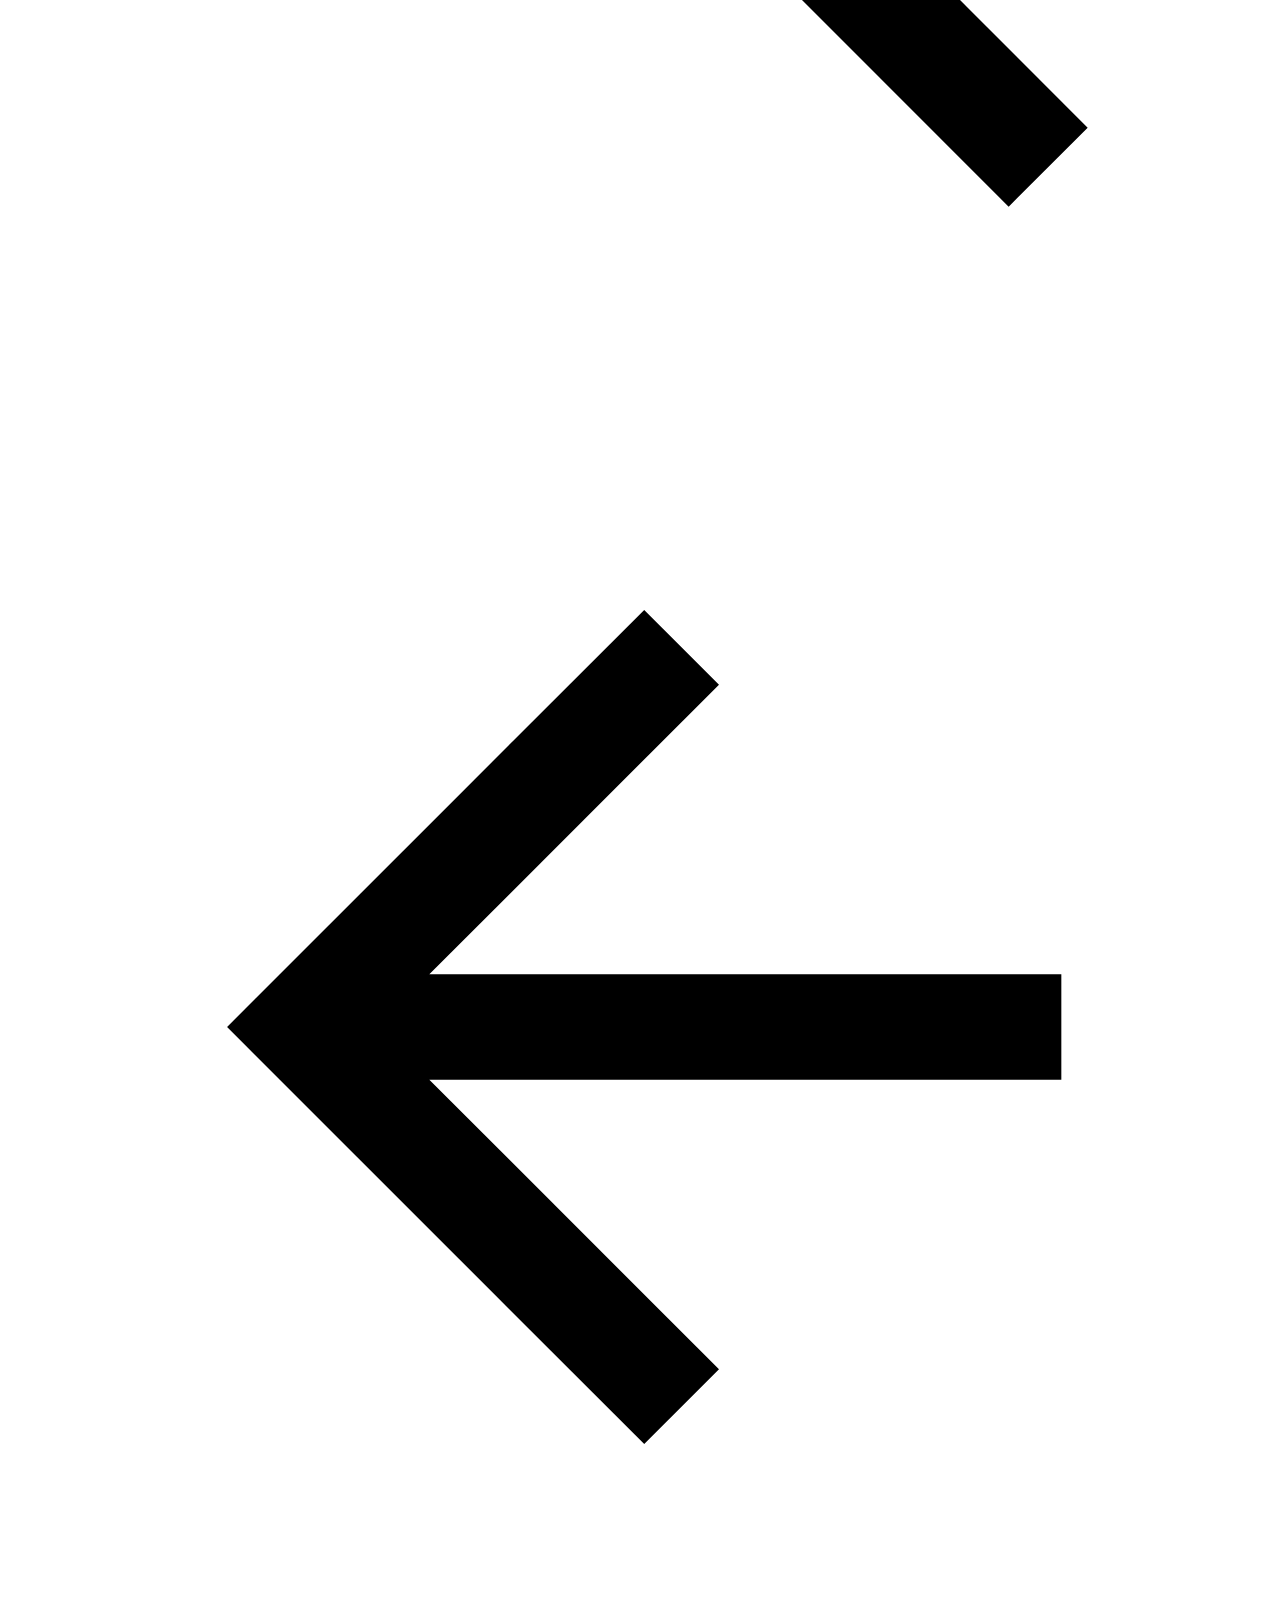
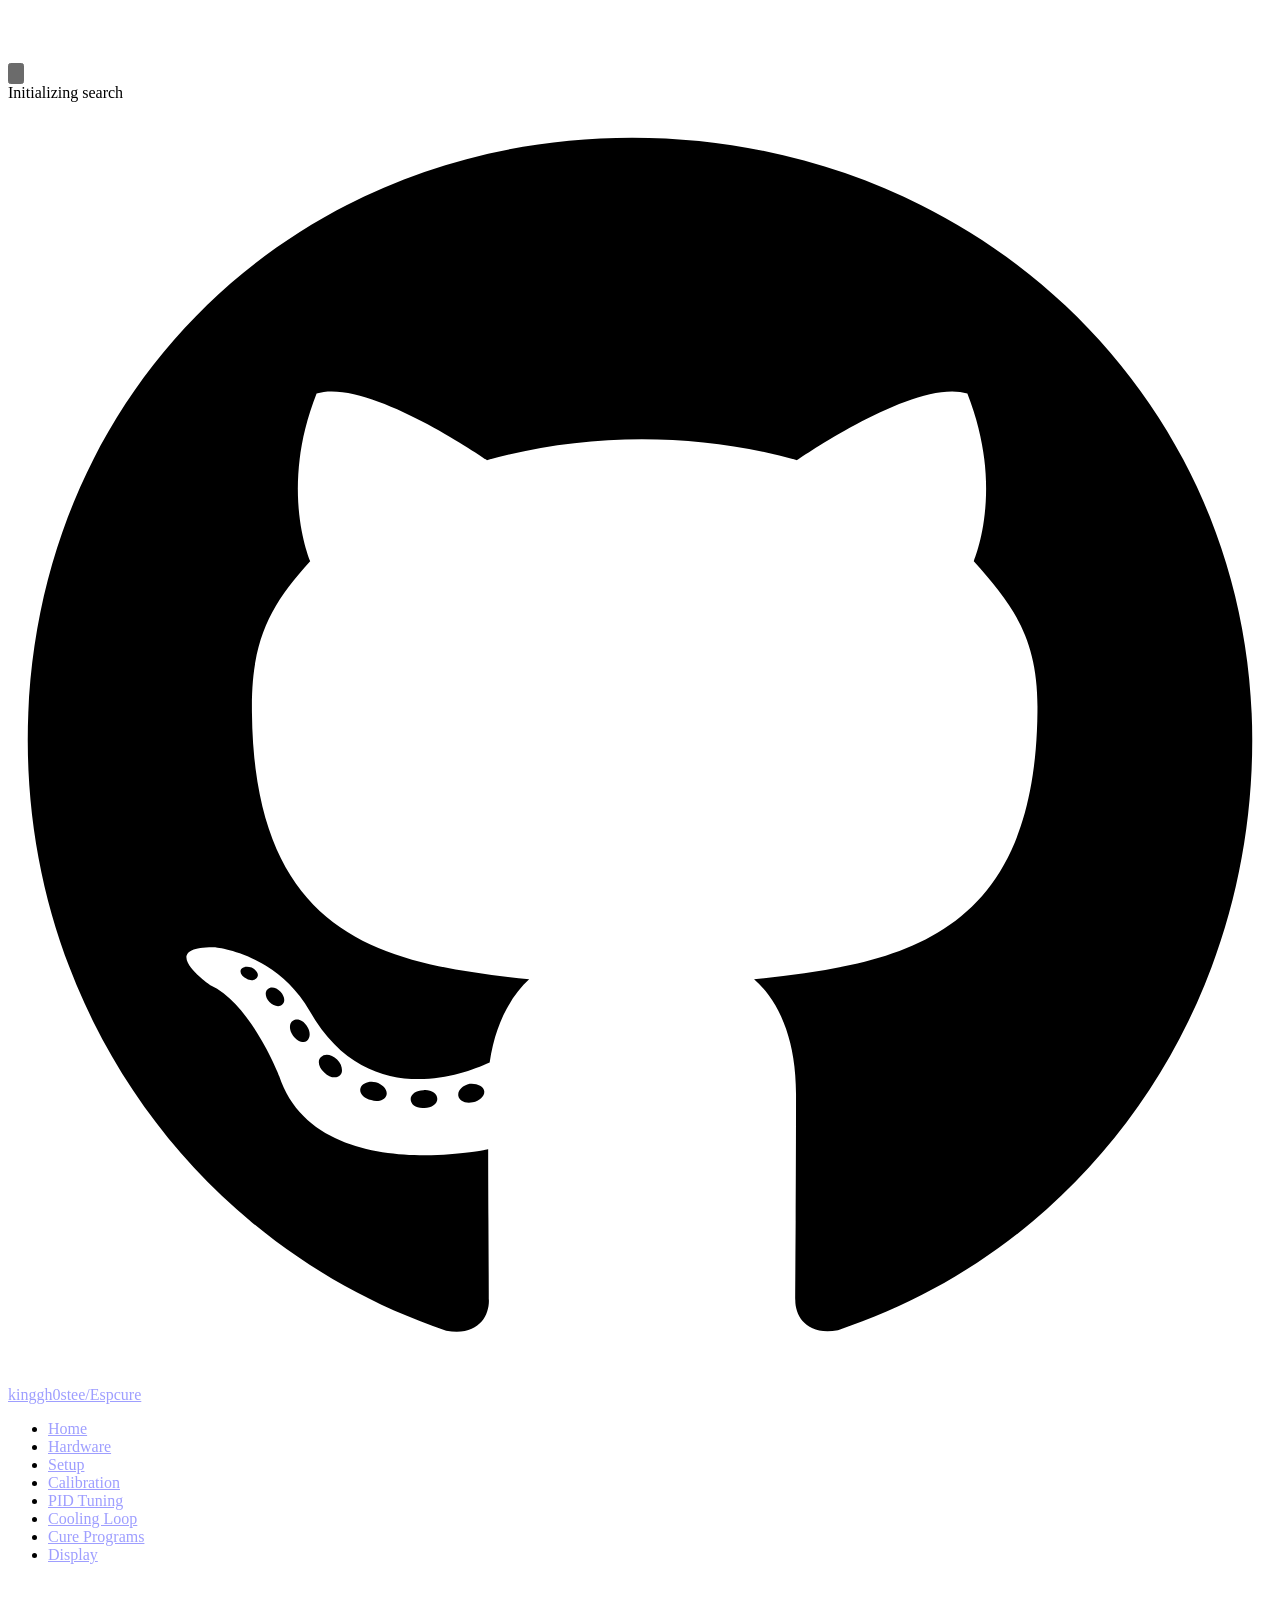
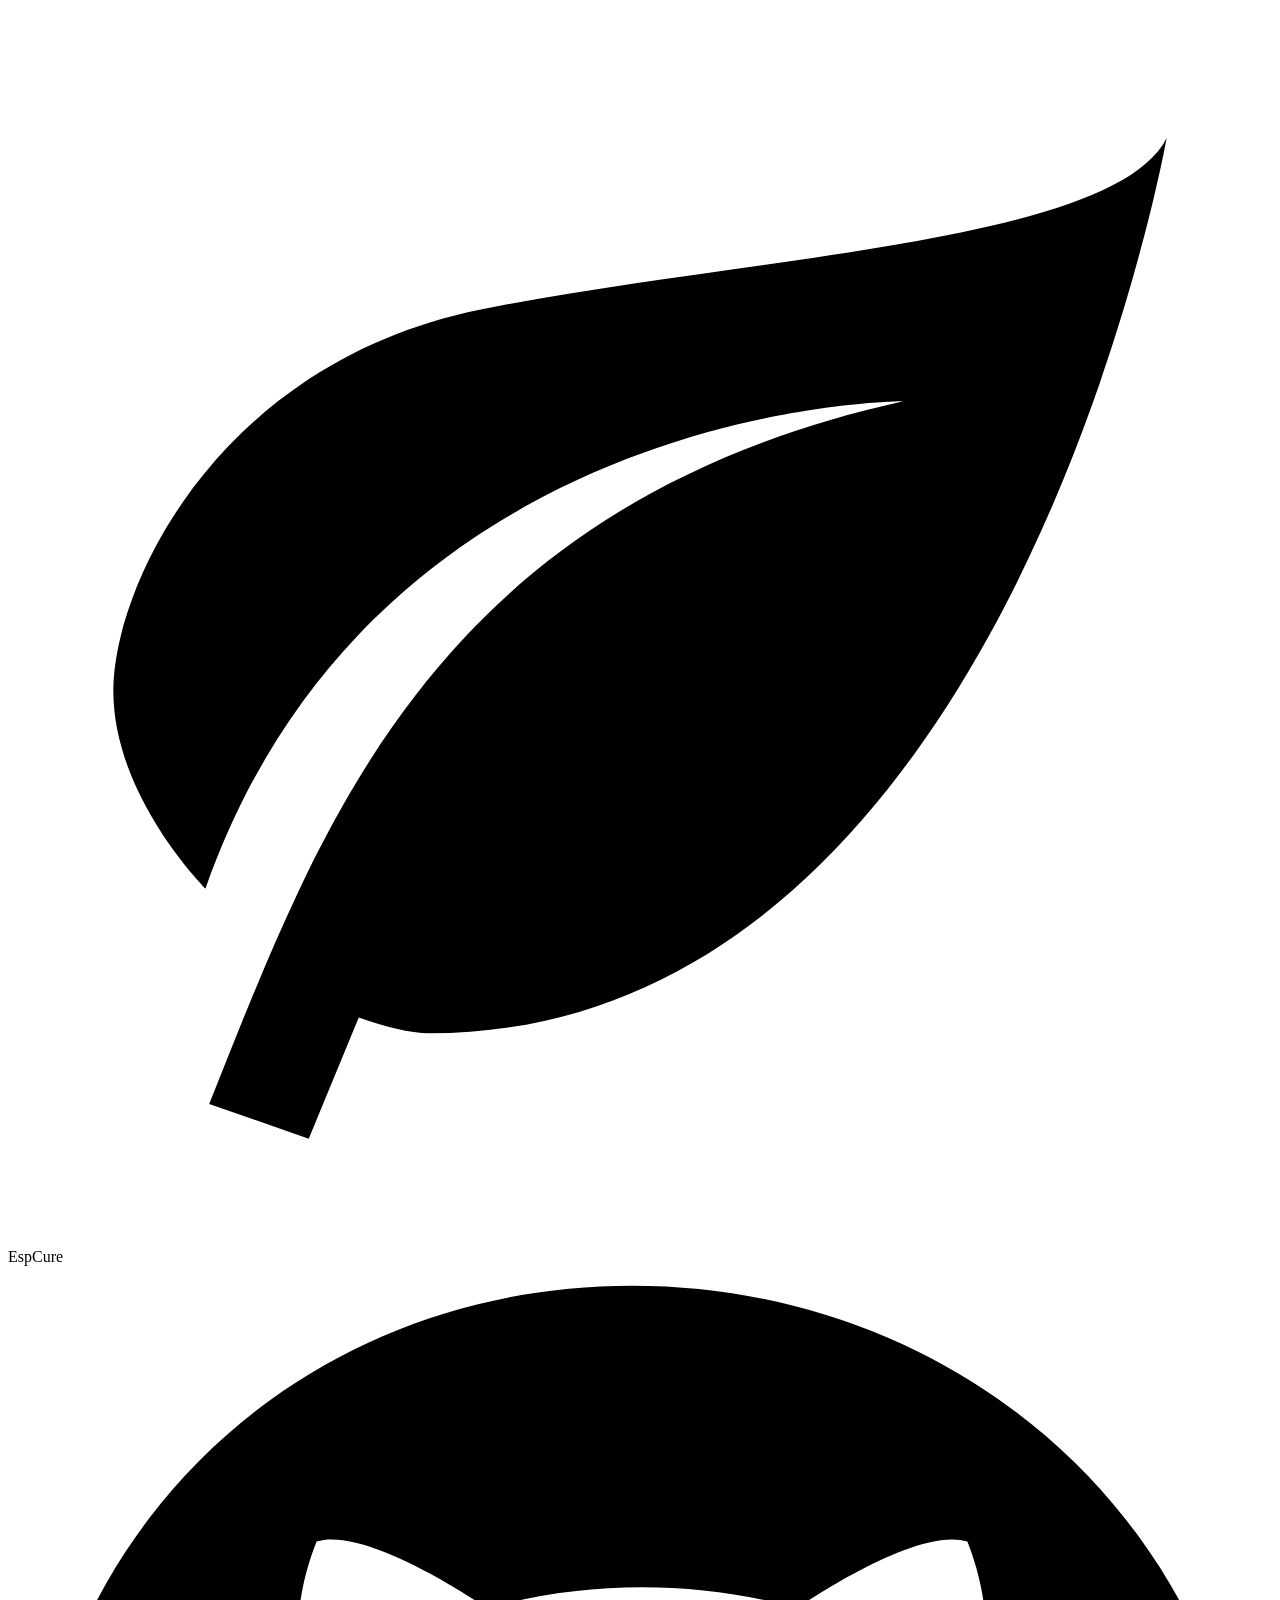
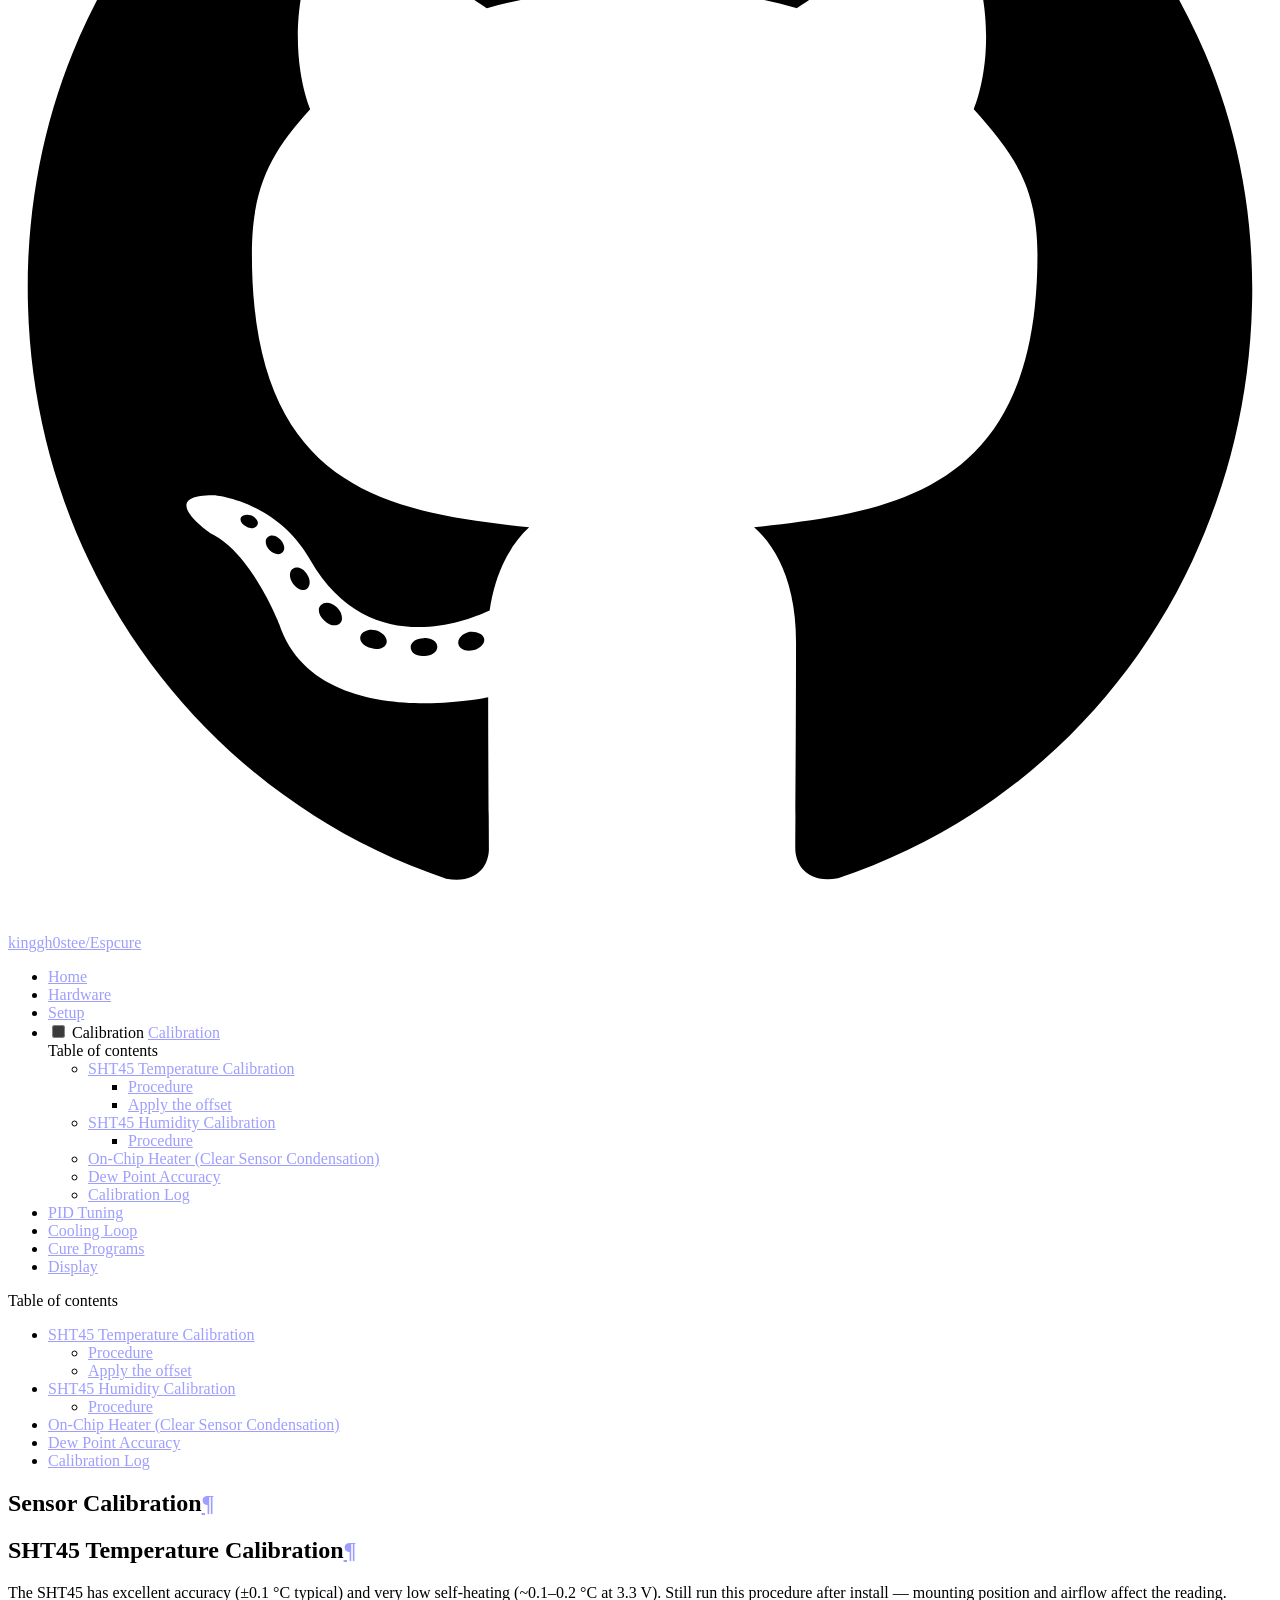
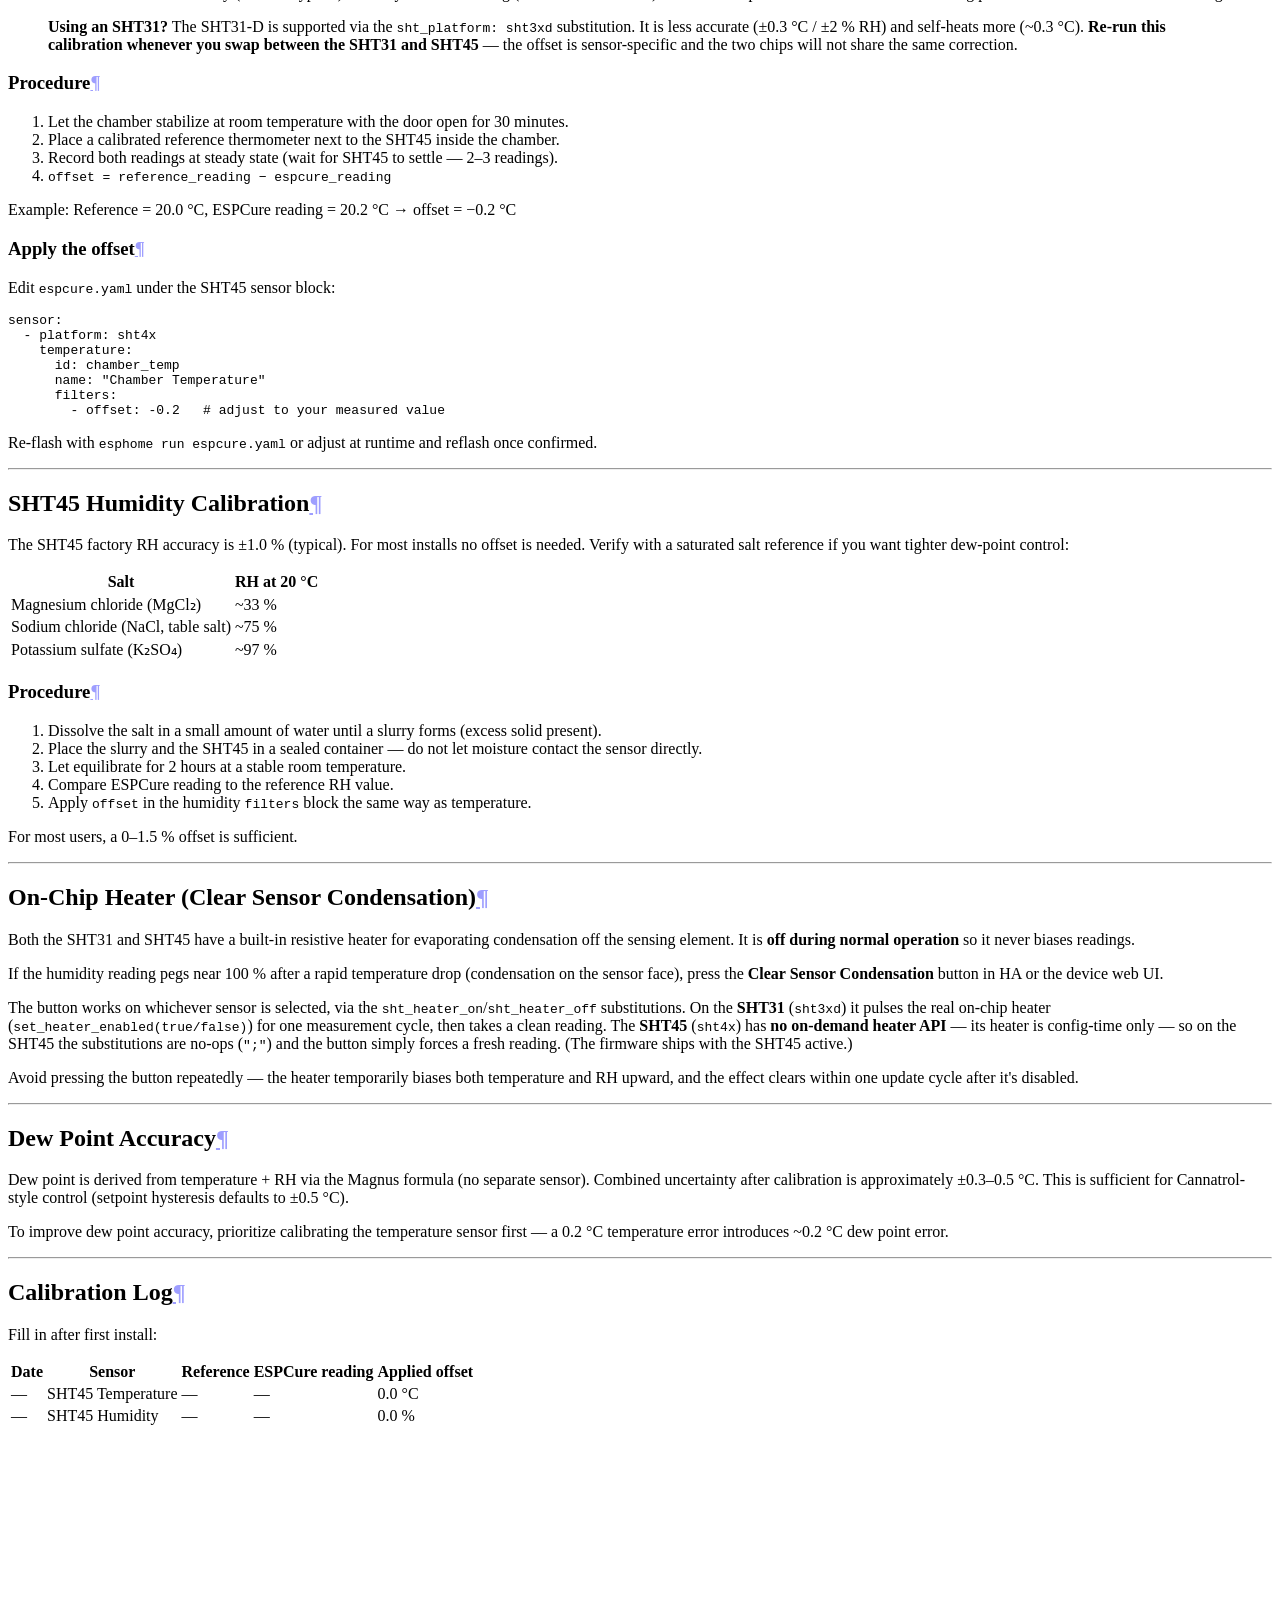
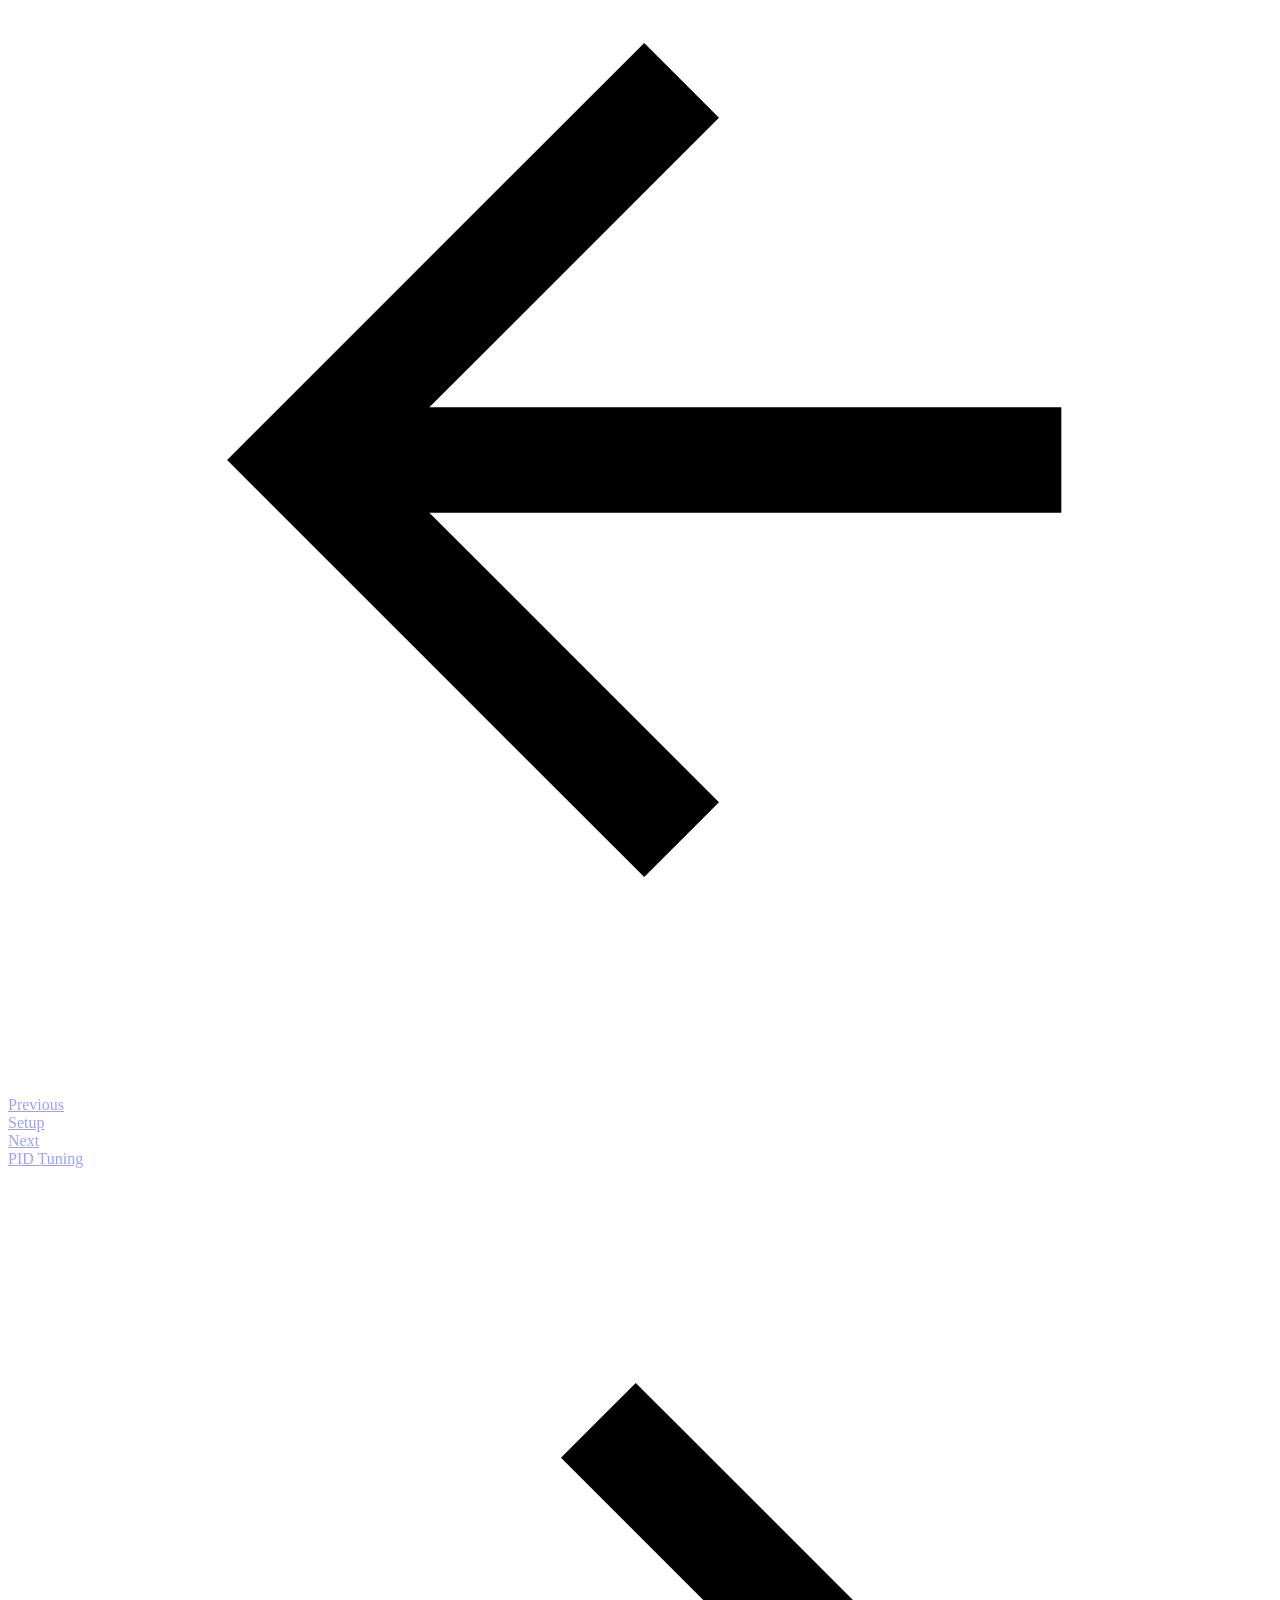
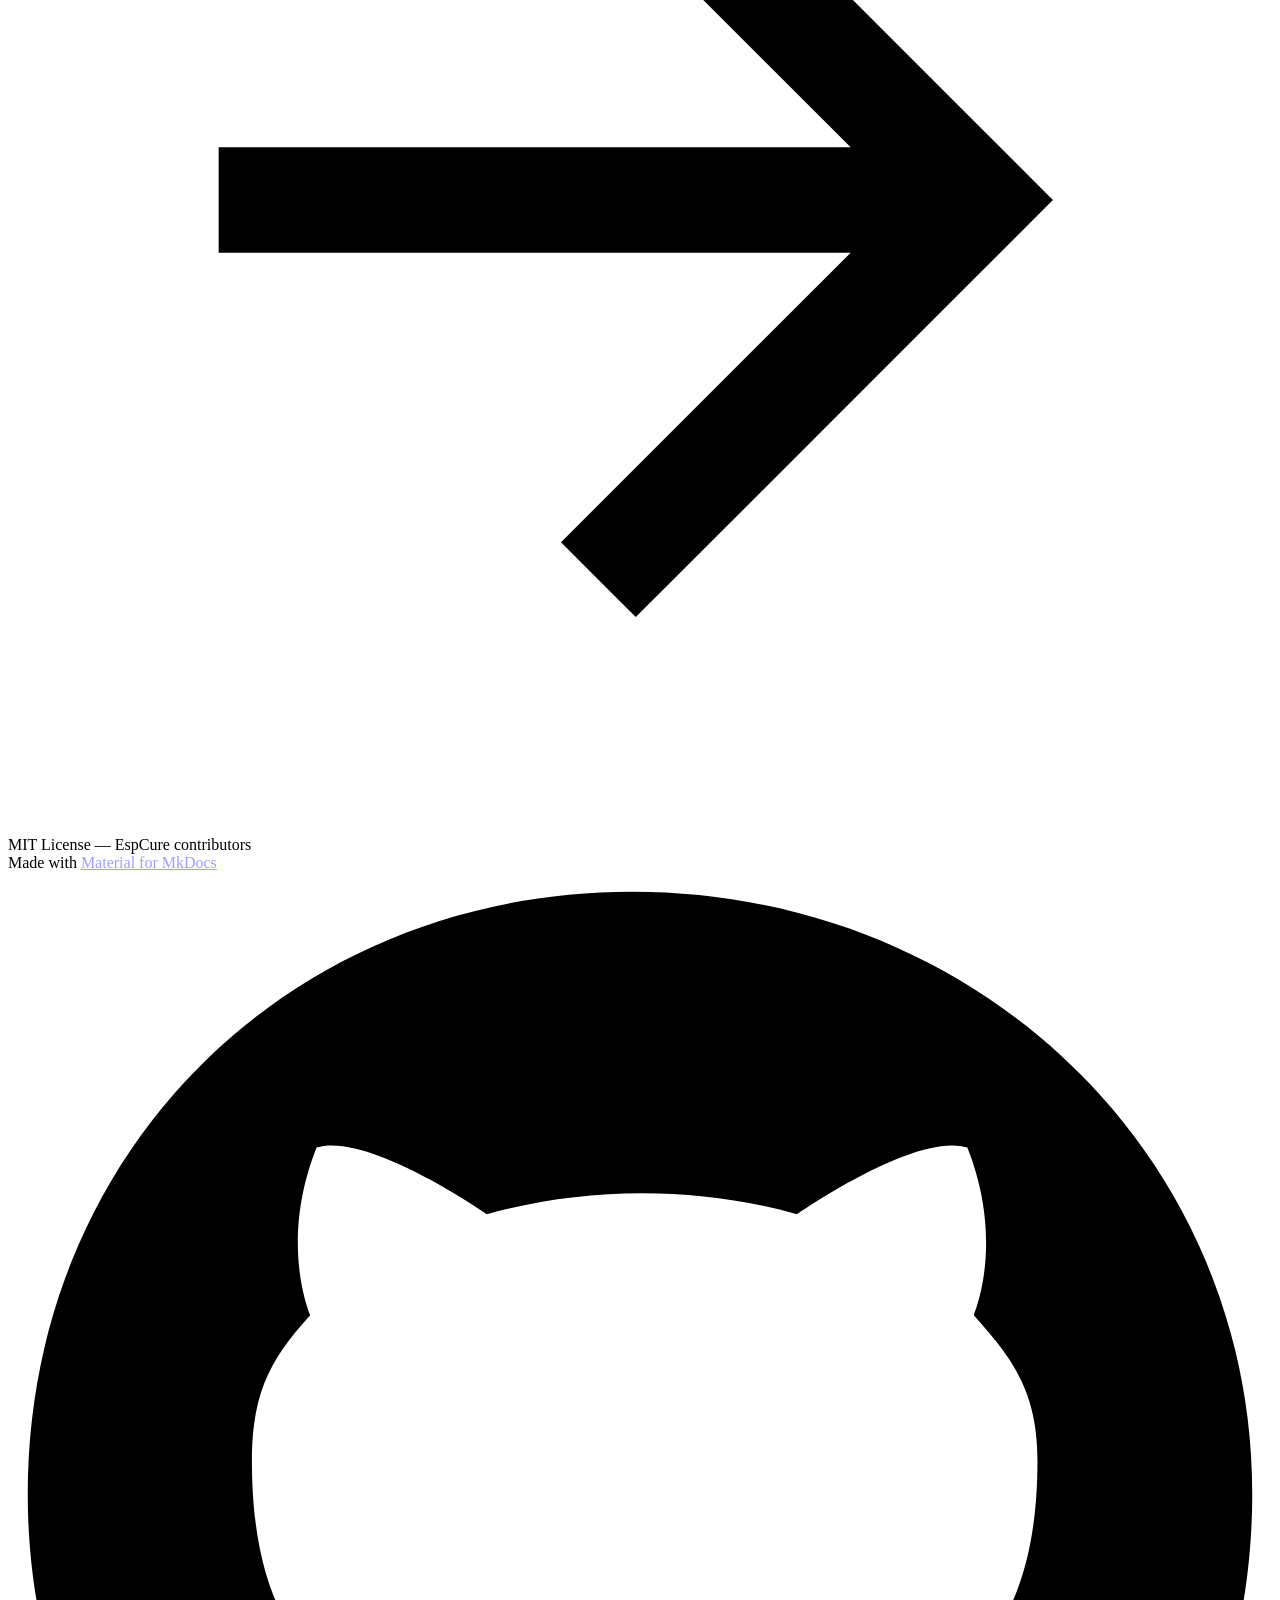
==== commit 03cb6348: "Deployed 832e12d with MkDocs version: 1.6.1" ====
--- a/calibration/index.html
+++ b/calibration/index.html
@@ -324,6 +324,25 @@
   
   
     <li class="md-tabs__item">
+      <a href="../cooling-loop/" class="md-tabs__link">
+        
+  
+  
+    
+  
+  Cooling Loop
+
+      </a>
+    </li>
+  
+
+      
+        
+  
+  
+  
+  
+    <li class="md-tabs__item">
       <a href="../cure-programs/" class="md-tabs__link">
         
   
@@ -671,6 +690,33 @@
     
   
     PID Tuning
+  
+
+    
+  </span>
+  
+  
+
+      </a>
+    </li>
+  
+
+    
+      
+      
+  
+  
+  
+  
+    <li class="md-nav__item">
+      <a href="../cooling-loop/" class="md-nav__link">
+        
+  
+  
+  <span class="md-ellipsis">
+    
+  
+    Cooling Loop
   
 
     
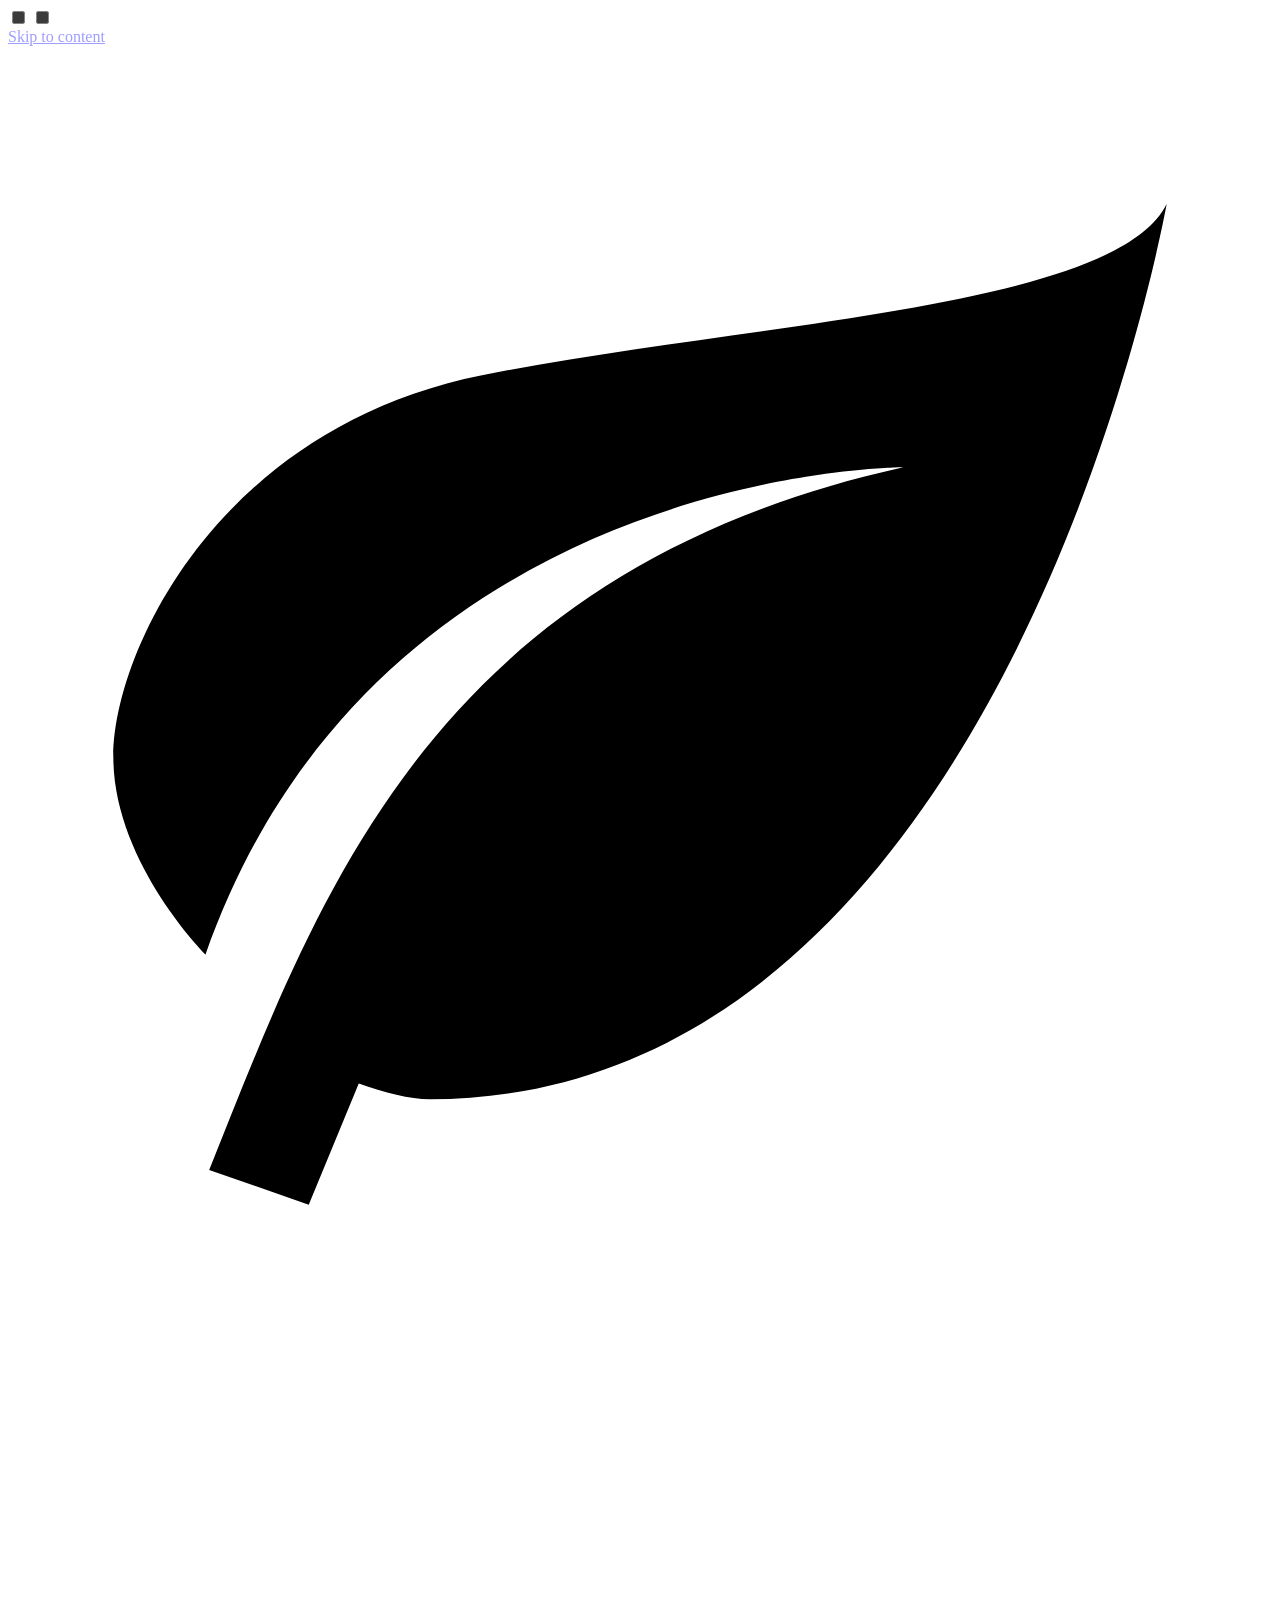
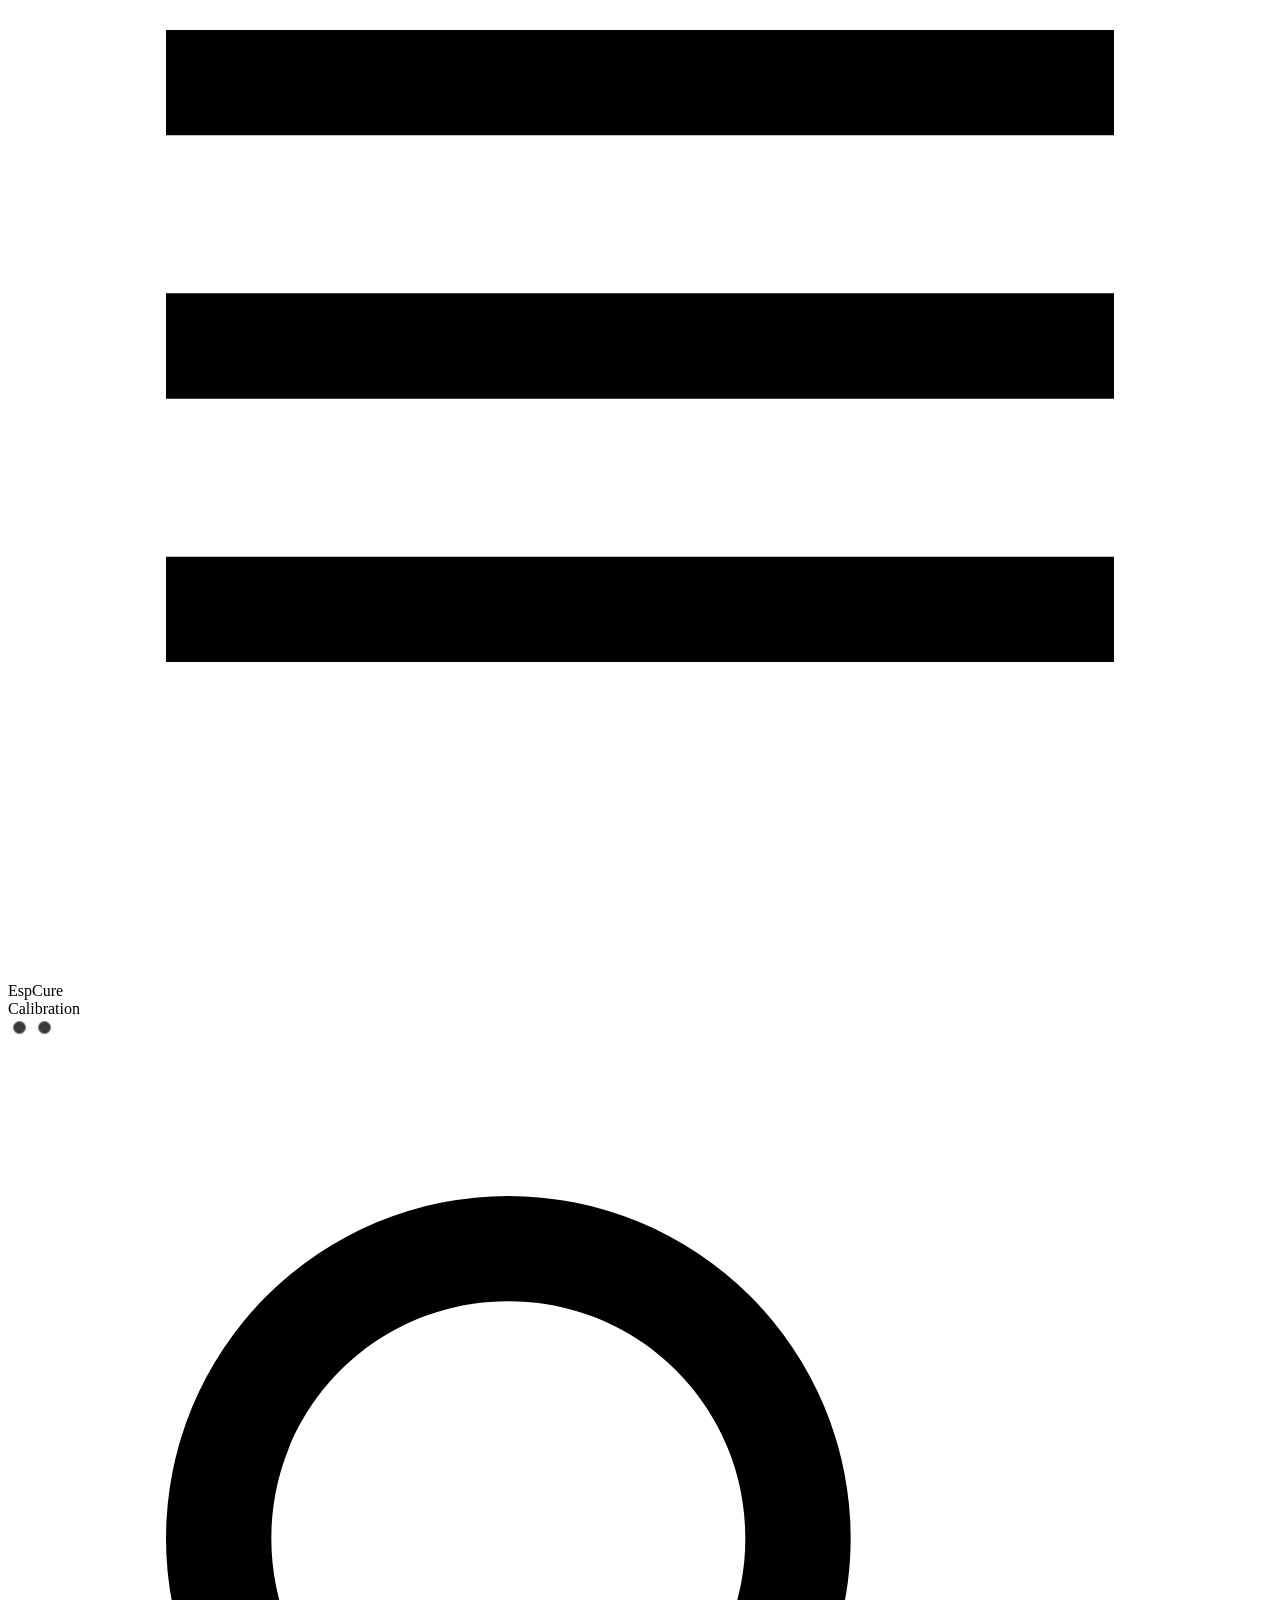
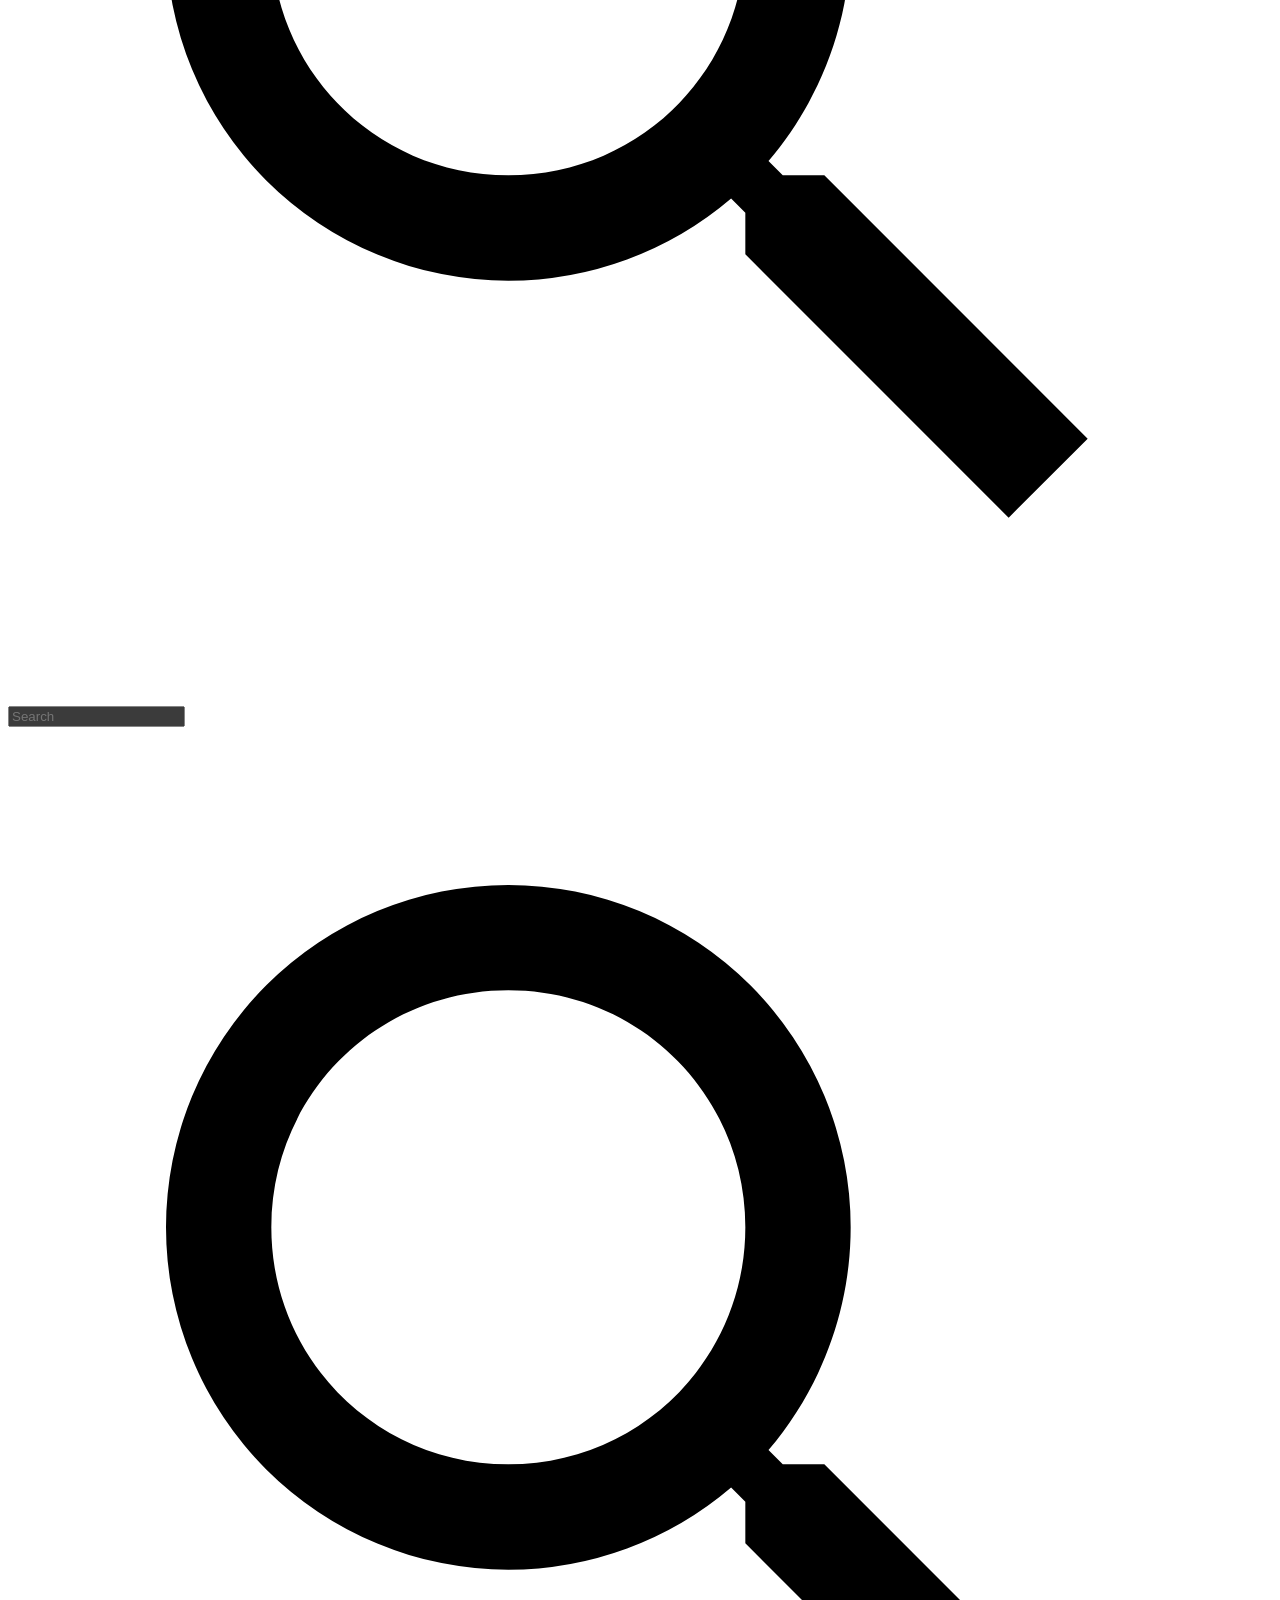
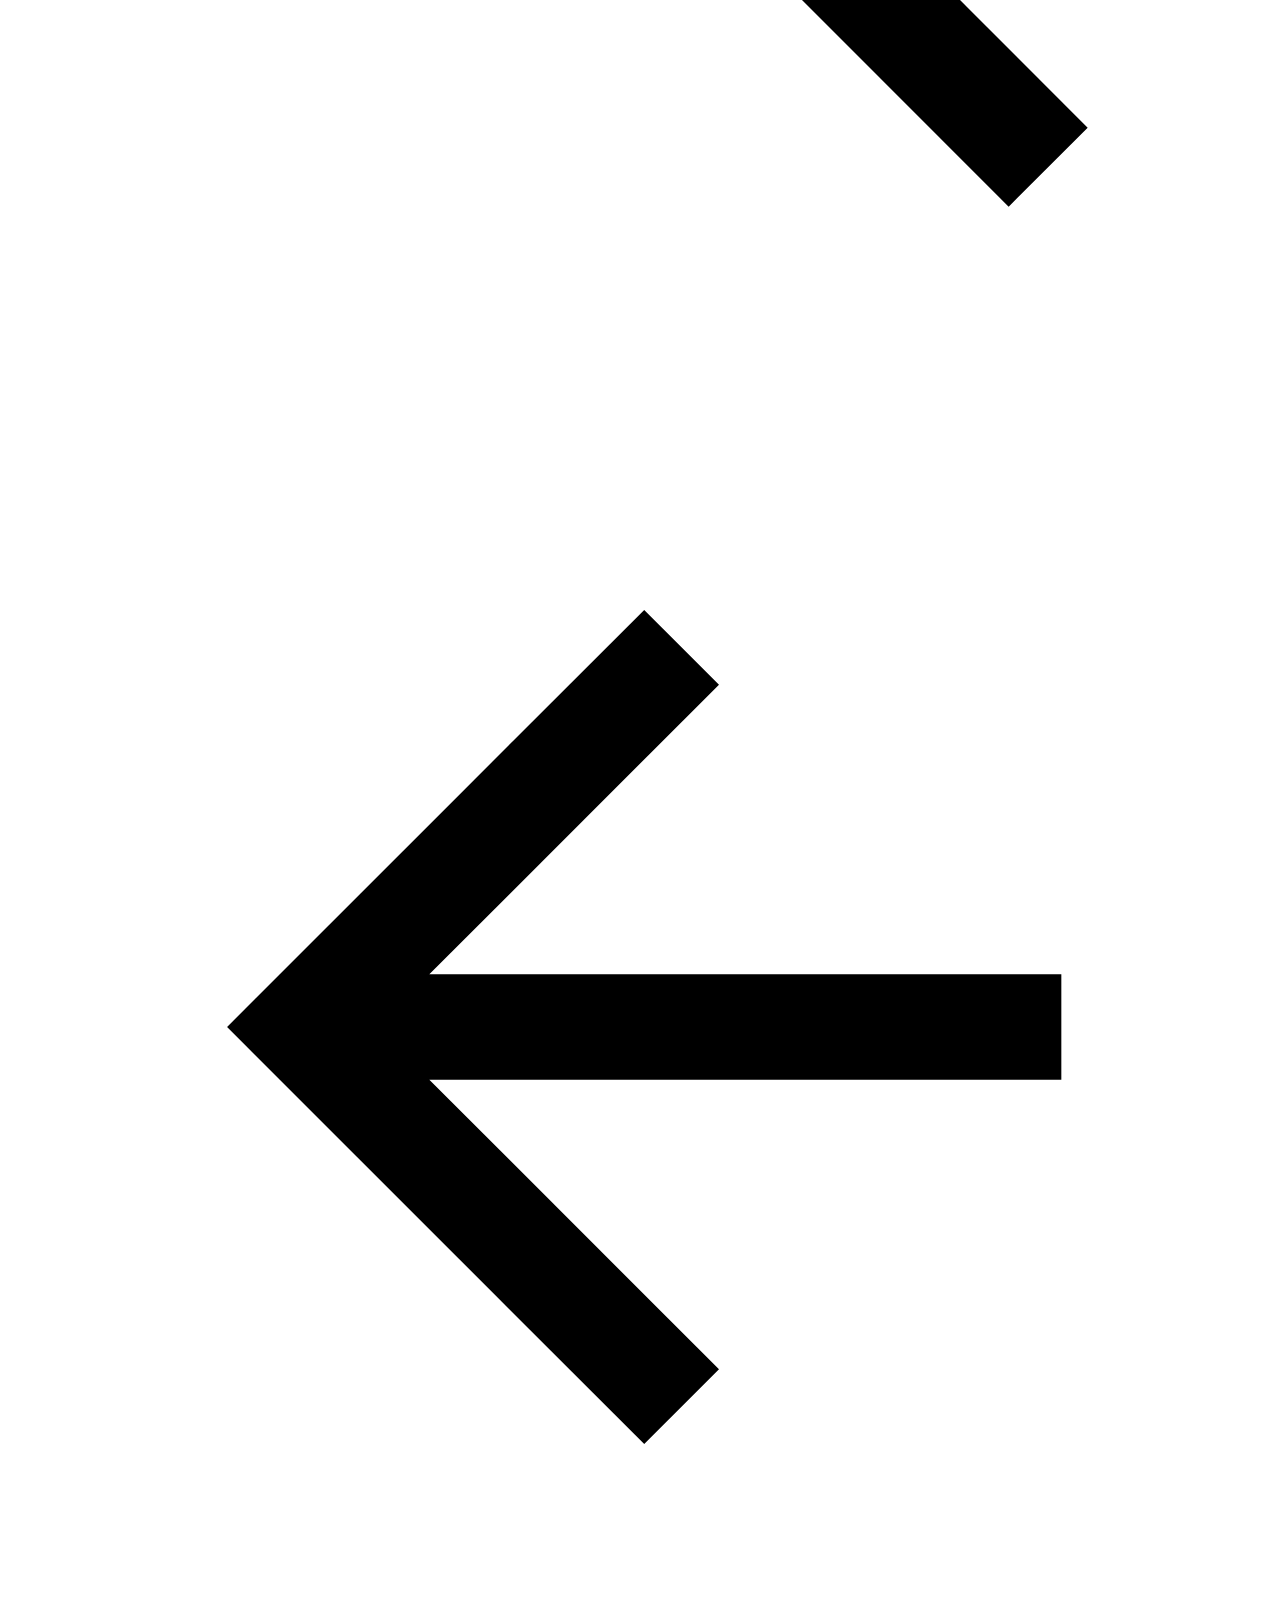
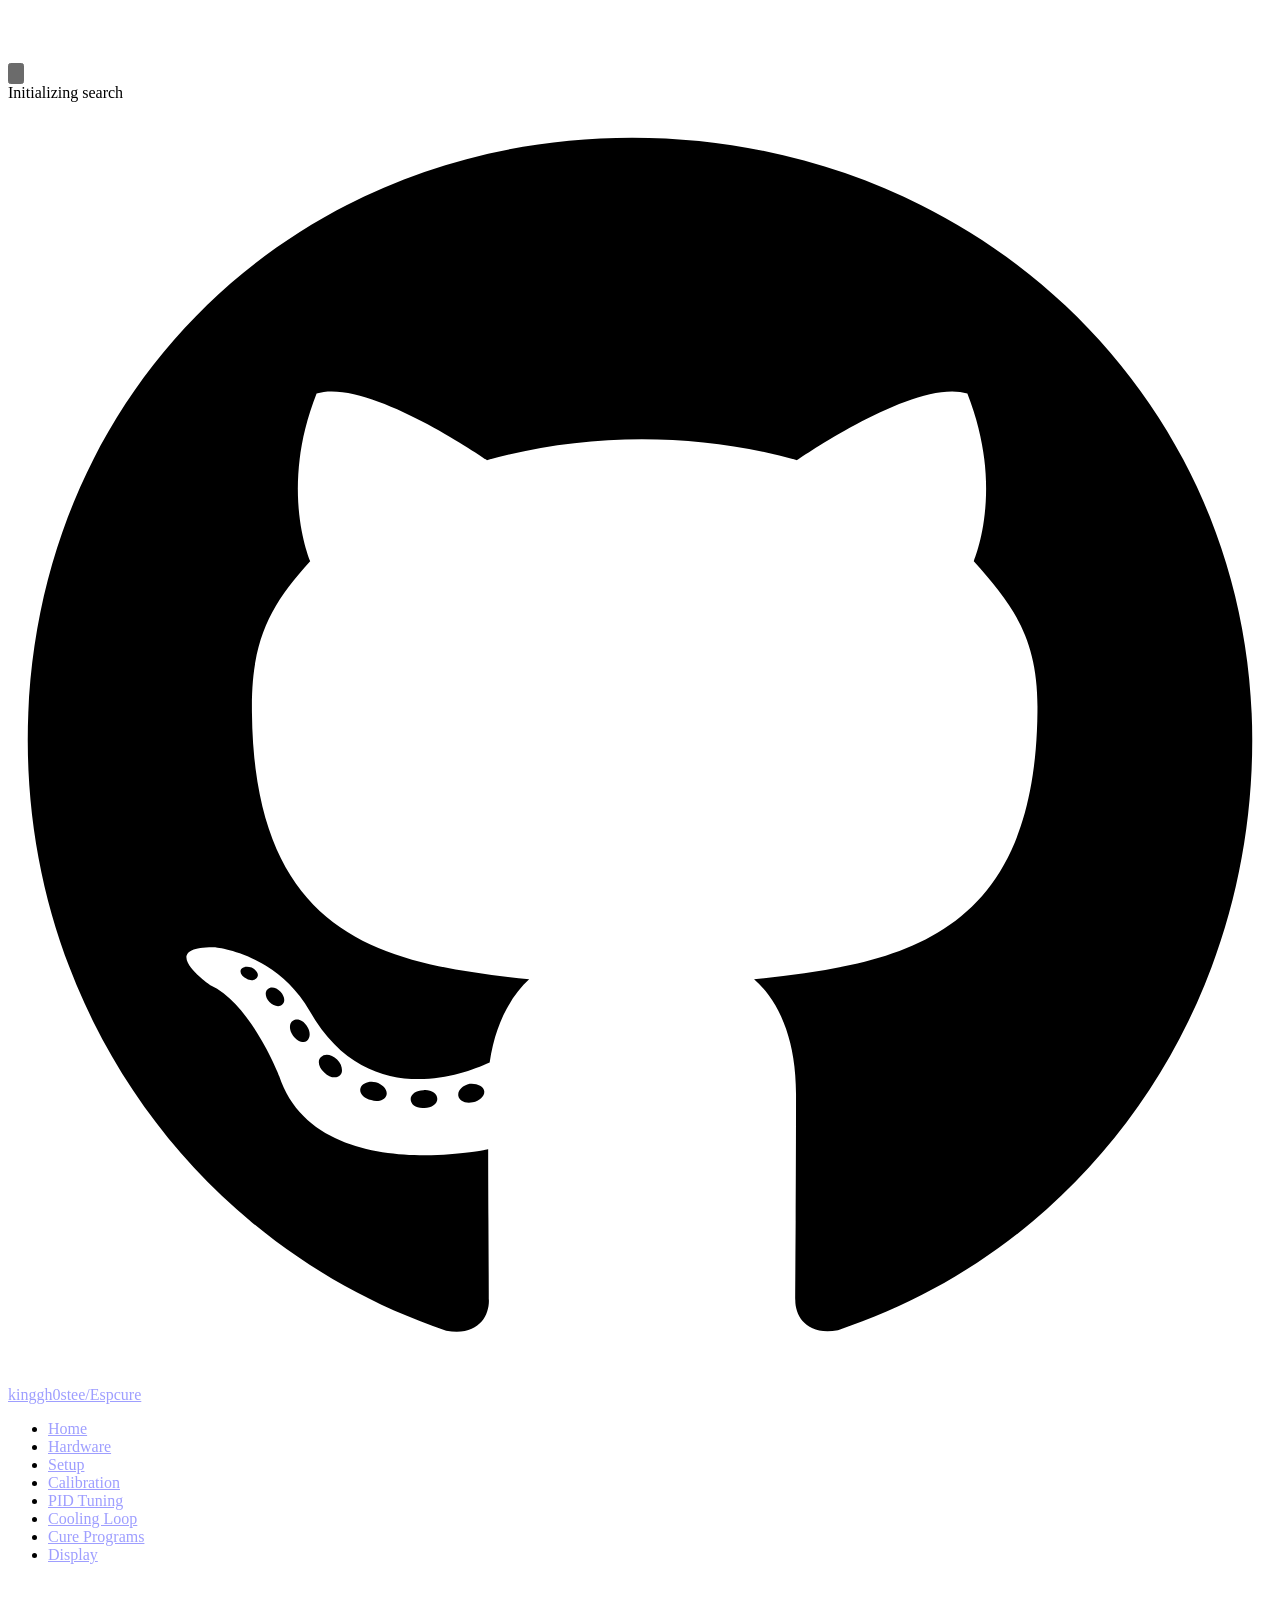
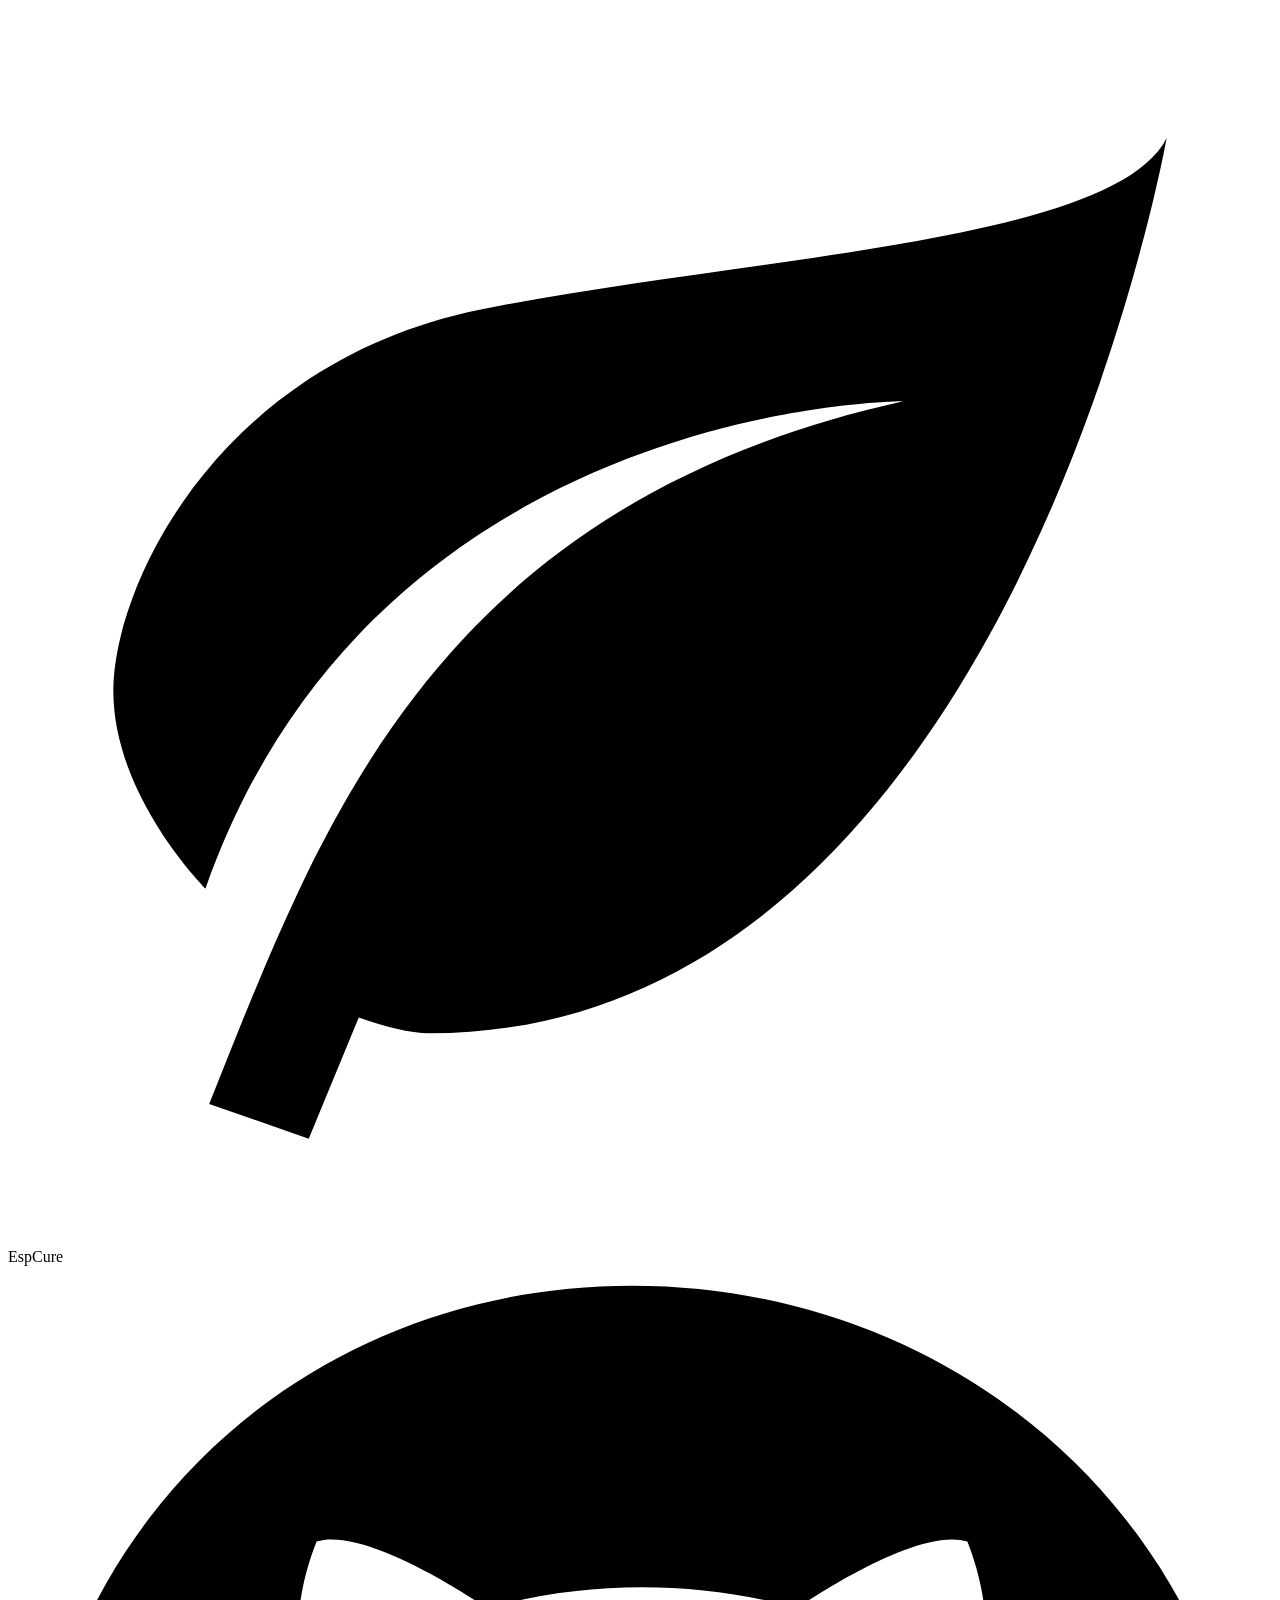
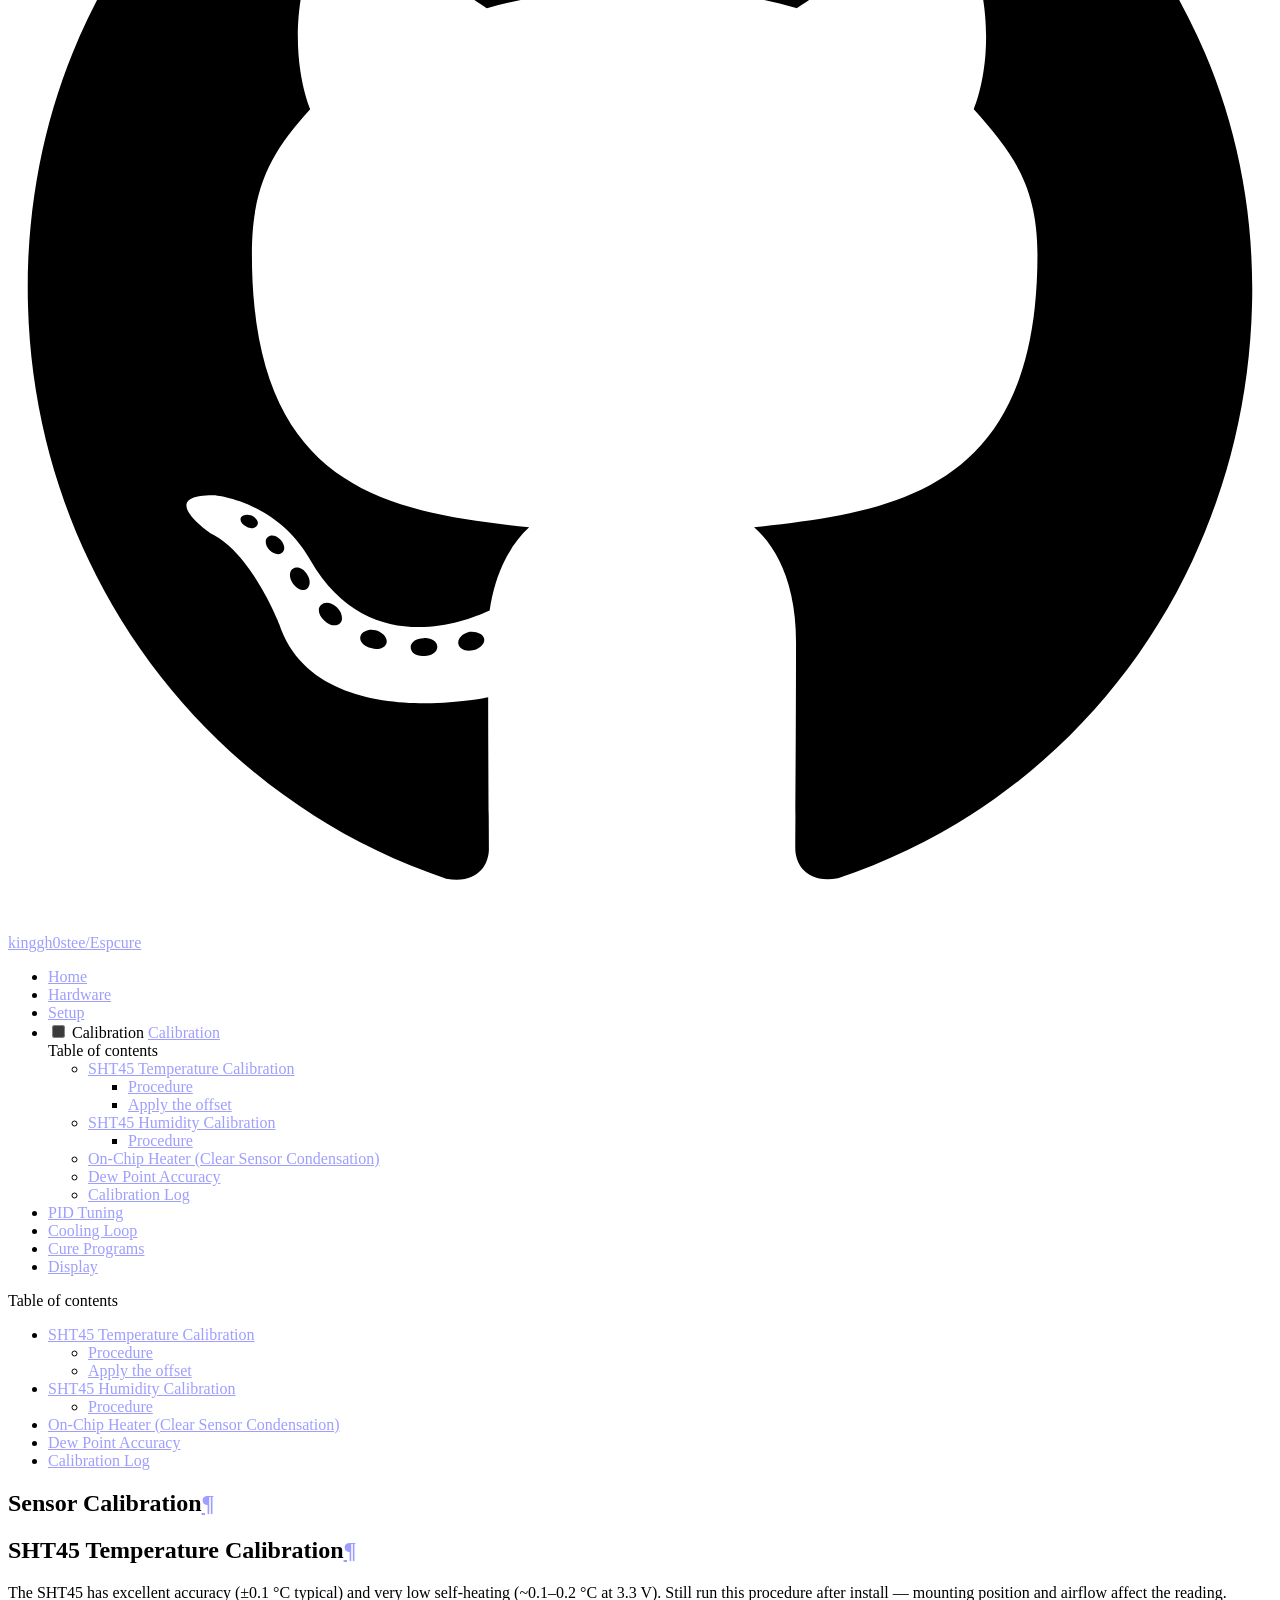
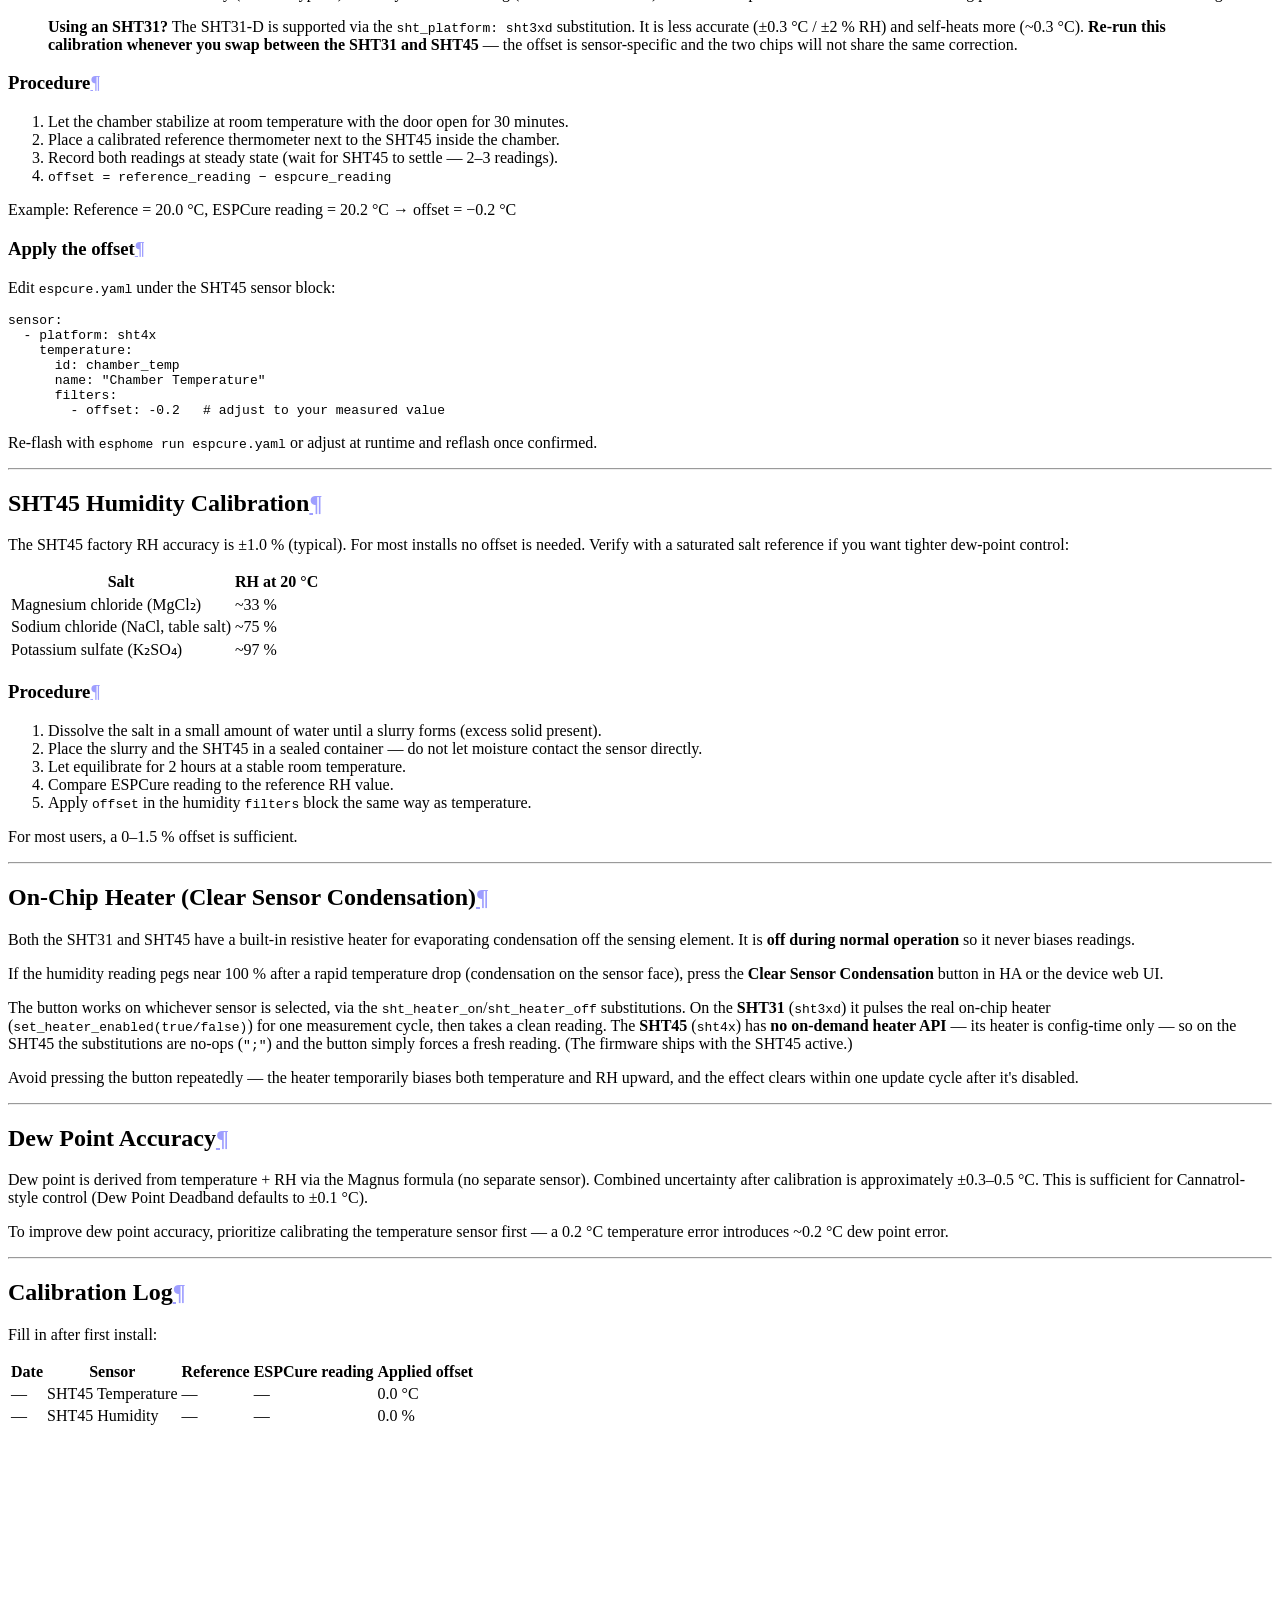
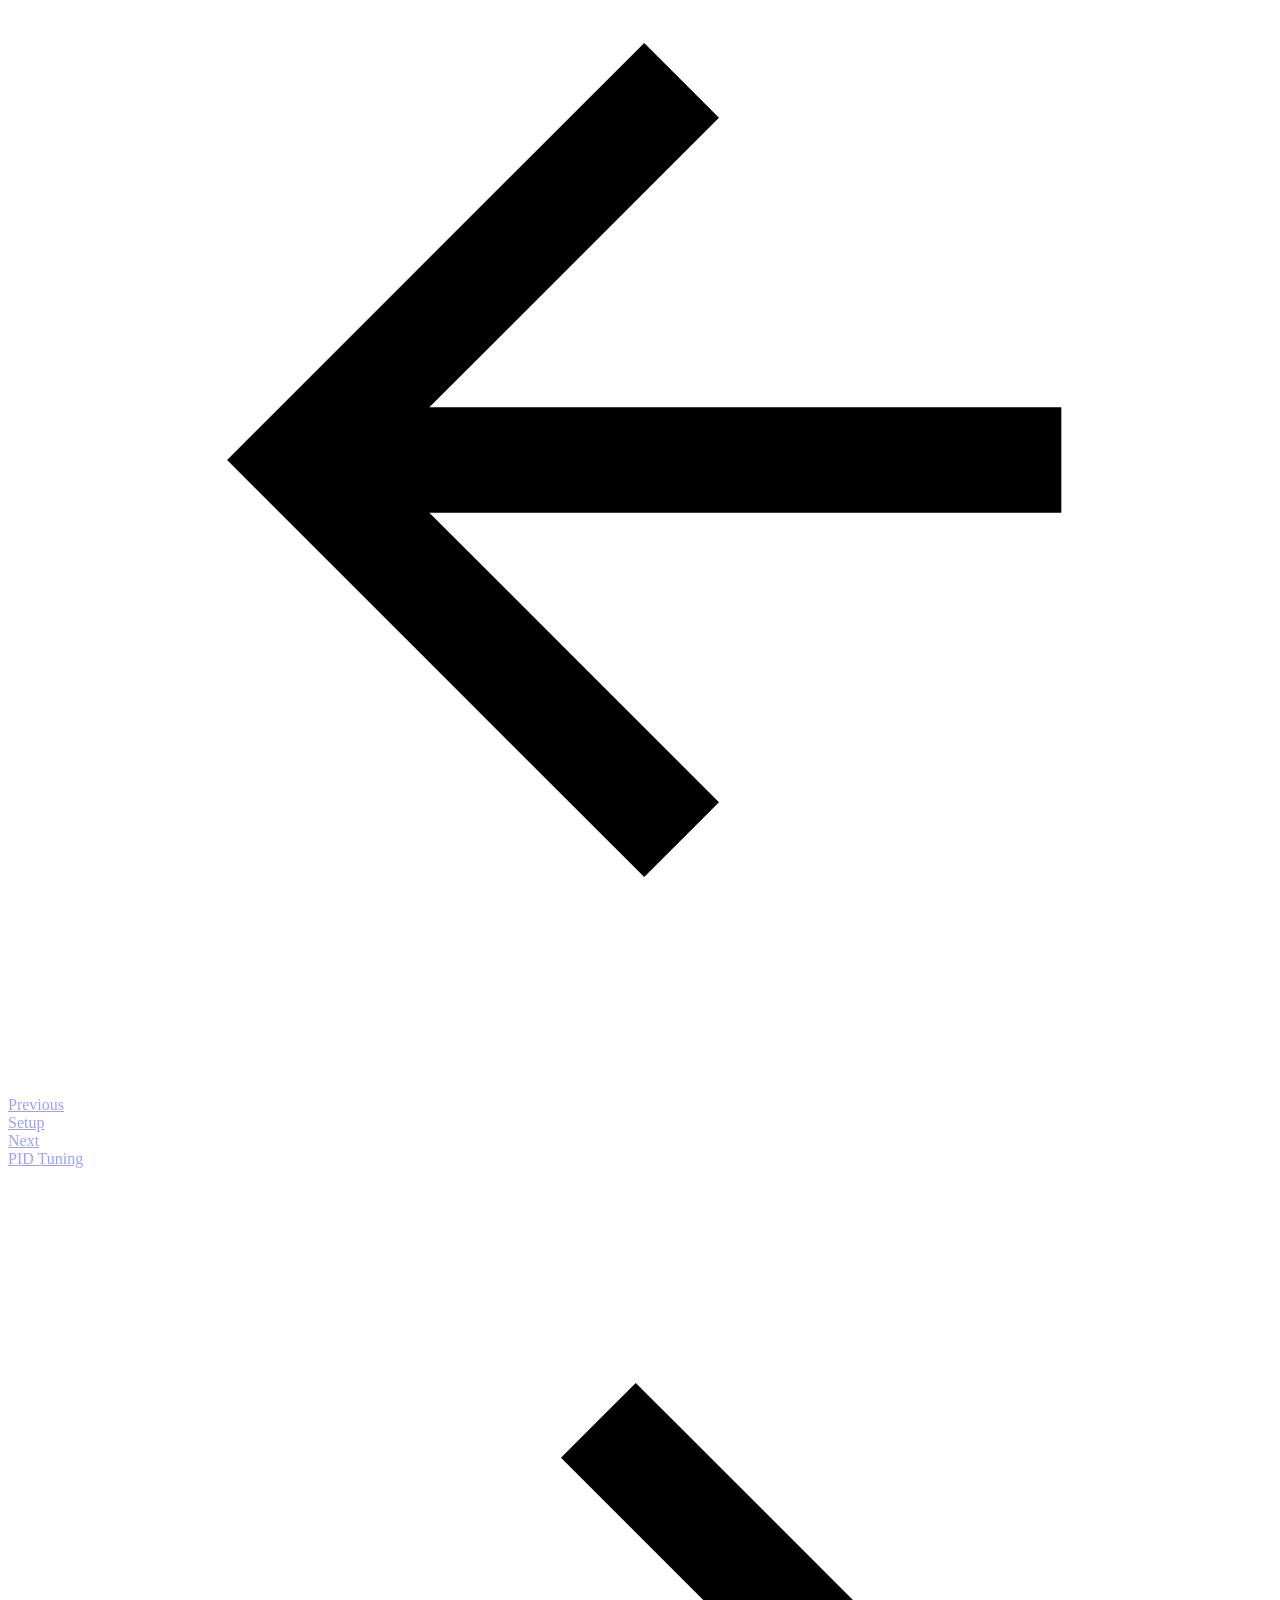
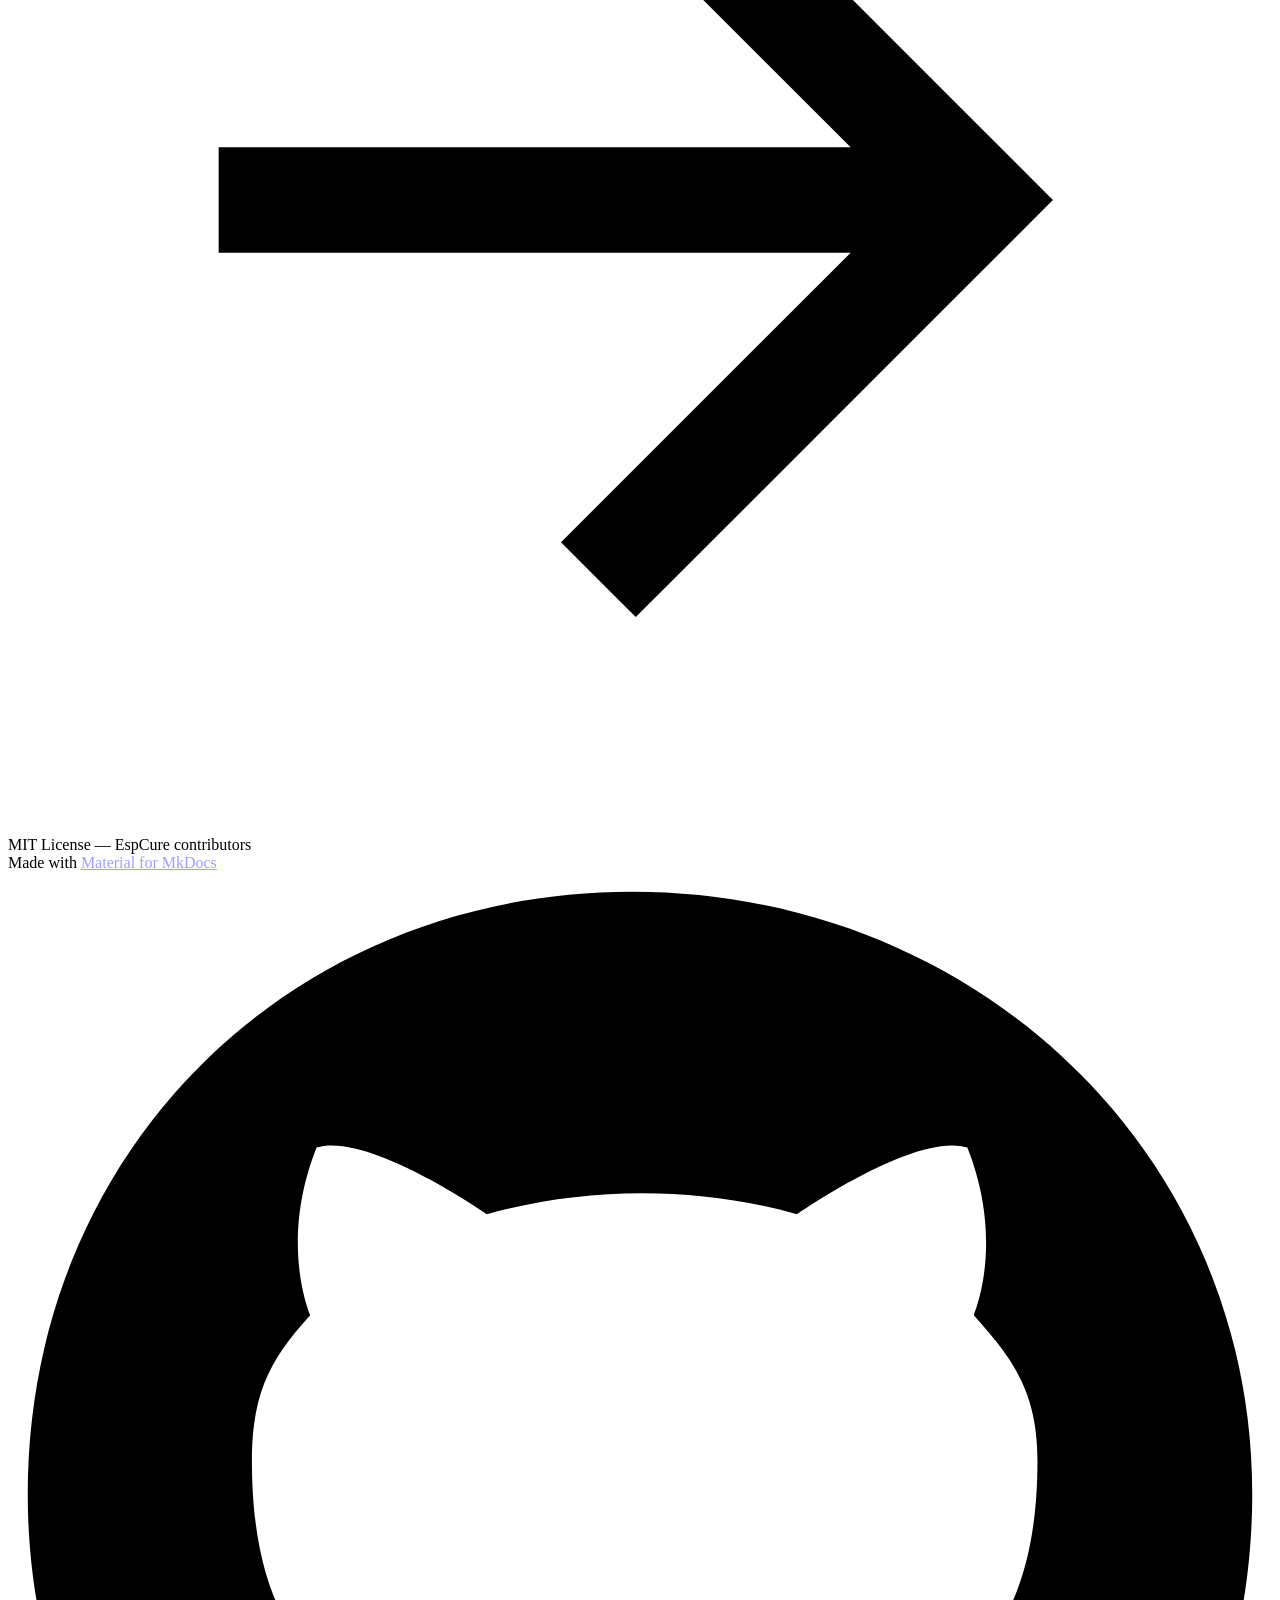
==== commit 9723cb85: "Deployed d6ac9b9 with MkDocs version: 1.6.1" ====
--- a/calibration/index.html
+++ b/calibration/index.html
@@ -996,7 +996,7 @@
 <p>Avoid pressing the button repeatedly — the heater temporarily biases both temperature and RH upward, and the effect clears within one update cycle after it's disabled.</p>
 <hr />
 <h2 id="dew-point-accuracy">Dew Point Accuracy<a class="headerlink" href="#dew-point-accuracy" title="Permanent link">&para;</a></h2>
-<p>Dew point is derived from temperature + RH via the Magnus formula (no separate sensor). Combined uncertainty after calibration is approximately ±0.3–0.5 °C. This is sufficient for Cannatrol-style control (setpoint hysteresis defaults to ±0.5 °C).</p>
+<p>Dew point is derived from temperature + RH via the Magnus formula (no separate sensor). Combined uncertainty after calibration is approximately ±0.3–0.5 °C. This is sufficient for Cannatrol-style control (Dew Point Deadband defaults to ±0.1 °C).</p>
 <p>To improve dew point accuracy, prioritize calibrating the temperature sensor first — a 0.2 °C temperature error introduces ~0.2 °C dew point error.</p>
 <hr />
 <h2 id="calibration-log">Calibration Log<a class="headerlink" href="#calibration-log" title="Permanent link">&para;</a></h2>
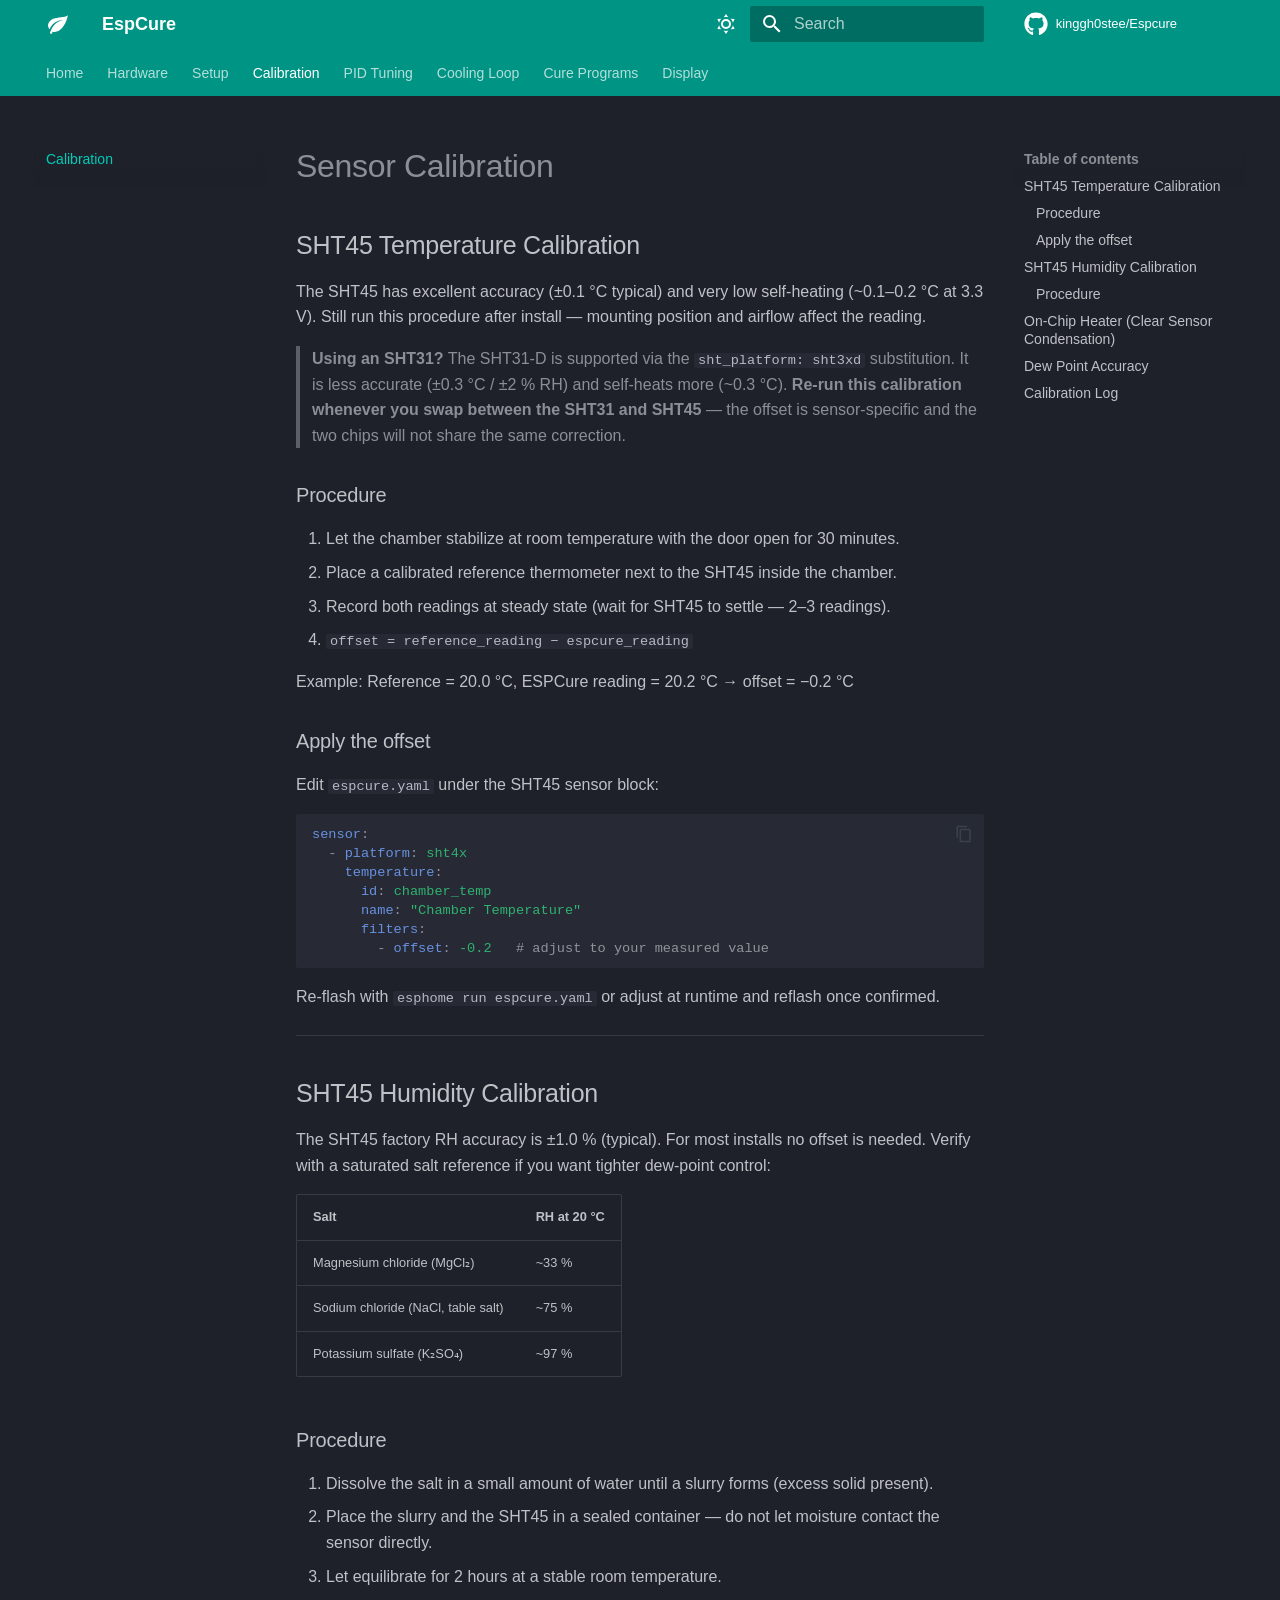
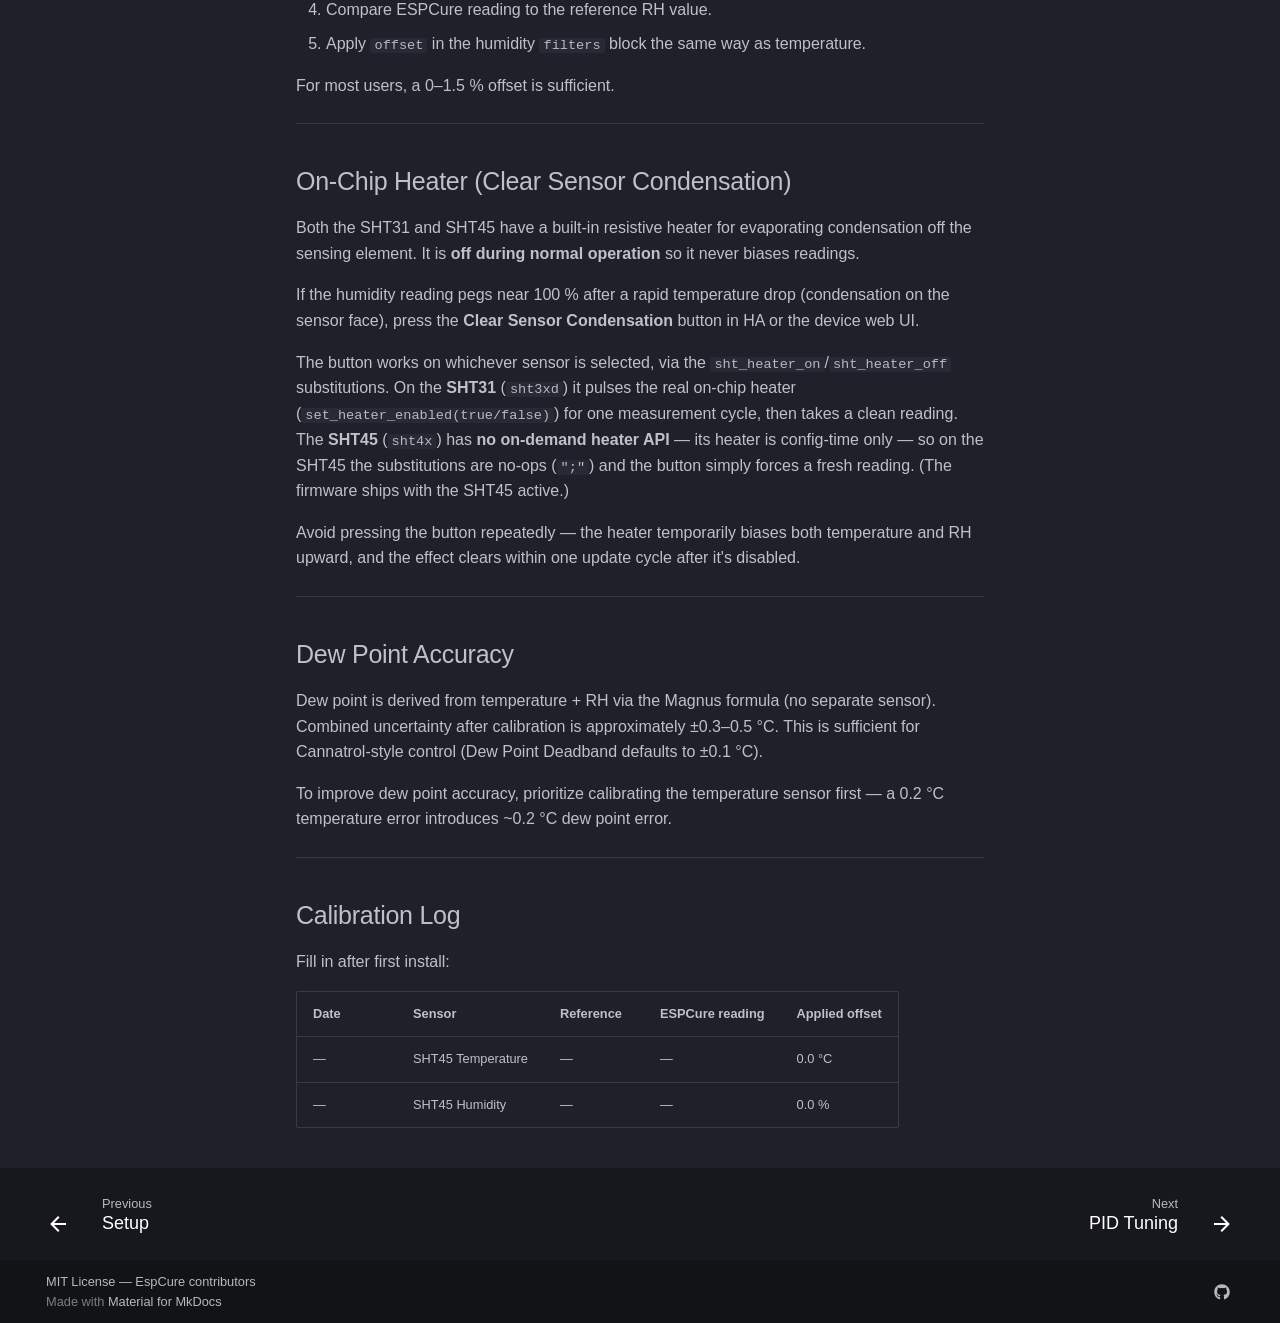
==== commit 64162c44: "Deployed 5e1ef80 with MkDocs version: 1.6.1" ====
--- a/calibration/index.html
+++ b/calibration/index.html
@@ -23,7 +23,7 @@
       
       
       <link rel="icon" href="../assets/favicon.svg">
-      <meta name="generator" content="mkdocs-1.6.1, mkdocs-material-9.7.6">
+      <meta name="generator" content="mkdocs-1.6.1, mkdocs-material-9.7.7">
     
     
       
@@ -31,7 +31,7 @@
       
     
     
-      <link rel="stylesheet" href="../assets/stylesheets/main.484c7ddc.min.css">
+      <link rel="stylesheet" href="../assets/stylesheets/main.ec1eaa64.min.css">
       
         
         <link rel="stylesheet" href="../assets/stylesheets/palette.ab4e12ef.min.css">
@@ -1148,7 +1148,7 @@
       <script id="__config" type="application/json">{"annotate": null, "base": "..", "features": ["navigation.instant", "navigation.instant.progress", "navigation.tabs", "navigation.top", "navigation.footer", "content.code.copy", "content.code.annotate", "search.highlight", "search.suggest", "toc.follow"], "search": "../assets/javascripts/workers/search.2c215733.min.js", "tags": null, "translations": {"clipboard.copied": "Copied to clipboard", "clipboard.copy": "Copy to clipboard", "search.result.more.one": "1 more on this page", "search.result.more.other": "# more on this page", "search.result.none": "No matching documents", "search.result.one": "1 matching document", "search.result.other": "# matching documents", "search.result.placeholder": "Type to start searching", "search.result.term.missing": "Missing", "select.version": "Select version"}, "version": null}</script>
     
     
-      <script src="../assets/javascripts/bundle.79ae519e.min.js"></script>
+      <script src="../assets/javascripts/bundle.d7400e89.min.js"></script>
       
     
   </body>
--- a/assets/stylesheets/main.ec1eaa64.min.css
+++ b/assets/stylesheets/main.ec1eaa64.min.css
@@ -0,0 +1 @@
+@charset "UTF-8";html{-webkit-text-size-adjust:none;-moz-text-size-adjust:none;text-size-adjust:none;box-sizing:border-box}*,:after,:before{box-sizing:inherit}@media (prefers-reduced-motion){*,:after,:before{transition:none!important}}body{margin:0}a,button,input,label{-webkit-tap-highlight-color:transparent}a{color:inherit;text-decoration:none}hr{border:0;box-sizing:initial;display:block;height:.05rem;overflow:visible;padding:0}small{font-size:80%}sub,sup{line-height:1em}img{border-style:none}table{border-collapse:initial;border-spacing:0}td,th{font-weight:400;vertical-align:top}button{background:#0000;border:0;font-family:inherit;font-size:inherit;margin:0;padding:0}input{border:0;outline:none}:root{--md-primary-fg-color:#4051b5;--md-primary-fg-color--light:#5d6cc0;--md-primary-fg-color--dark:#303fa1;--md-primary-bg-color:#fff;--md-primary-bg-color--light:#ffffffb3;--md-accent-fg-color:#526cfe;--md-accent-fg-color--transparent:#526cfe1a;--md-accent-bg-color:#fff;--md-accent-bg-color--light:#ffffffb3}[data-md-color-scheme=default]{color-scheme:light}[data-md-color-scheme=default] img[src$="#gh-dark-mode-only"],[data-md-color-scheme=default] img[src$="#only-dark"]{display:none}:root,[data-md-color-scheme=default]{--md-hue:225deg;--md-default-fg-color:#000000de;--md-default-fg-color--light:#0000008a;--md-default-fg-color--lighter:#00000052;--md-default-fg-color--lightest:#00000012;--md-default-bg-color:#fff;--md-default-bg-color--light:#ffffffb3;--md-default-bg-color--lighter:#ffffff4d;--md-default-bg-color--lightest:#ffffff1f;--md-code-fg-color:#36464e;--md-code-bg-color:#f5f5f5;--md-code-bg-color--light:#f5f5f5b3;--md-code-bg-color--lighter:#f5f5f54d;--md-code-hl-color:#4287ff;--md-code-hl-color--light:#4287ff1a;--md-code-hl-number-color:#d52a2a;--md-code-hl-special-color:#db1457;--md-code-hl-function-color:#a846b9;--md-code-hl-constant-color:#6e59d9;--md-code-hl-keyword-color:#3f6ec6;--md-code-hl-string-color:#1c7d4d;--md-code-hl-name-color:var(--md-code-fg-color);--md-code-hl-operator-color:var(--md-default-fg-color--light);--md-code-hl-punctuation-color:var(--md-default-fg-color--light);--md-code-hl-comment-color:var(--md-default-fg-color--light);--md-code-hl-generic-color:var(--md-default-fg-color--light);--md-code-hl-variable-color:var(--md-default-fg-color--light);--md-typeset-color:var(--md-default-fg-color);--md-typeset-a-color:var(--md-primary-fg-color);--md-typeset-del-color:#f5503d26;--md-typeset-ins-color:#0bd57026;--md-typeset-kbd-color:#fafafa;--md-typeset-kbd-accent-color:#fff;--md-typeset-kbd-border-color:#b8b8b8;--md-typeset-mark-color:#ffff0080;--md-typeset-table-color:#0000001f;--md-typeset-table-color--light:rgba(0,0,0,.035);--md-admonition-fg-color:var(--md-default-fg-color);--md-admonition-bg-color:var(--md-default-bg-color);--md-warning-fg-color:#000000de;--md-warning-bg-color:#ff9;--md-footer-fg-color:#fff;--md-footer-fg-color--light:#ffffffb3;--md-footer-fg-color--lighter:#ffffff73;--md-footer-bg-color:#000000de;--md-footer-bg-color--dark:#00000052;--md-shadow-z1:0 0.2rem 0.5rem #0000000d,0 0 0.05rem #0000001a;--md-shadow-z2:0 0.2rem 0.5rem #0000001a,0 0 0.05rem #00000040;--md-shadow-z3:0 0.2rem 0.5rem #0003,0 0 0.05rem #00000059}.md-icon svg{fill:currentcolor;display:block;height:1.2rem;width:1.2rem}body{-webkit-font-smoothing:antialiased;-moz-osx-font-smoothing:grayscale;--md-text-font-family:var(--md-text-font,_),-apple-system,BlinkMacSystemFont,Helvetica,Arial,sans-serif;--md-code-font-family:var(--md-code-font,_),SFMono-Regular,Consolas,Menlo,monospace}aside,body,input{font-feature-settings:"kern","liga";color:var(--md-typeset-color);font-family:var(--md-text-font-family)}code,kbd,pre{font-feature-settings:"kern";font-family:var(--md-code-font-family)}:root{--md-typeset-table-sort-icon:url('data:image/svg+xml;charset=utf-8,<svg xmlns="http://www.w3.org/2000/svg" viewBox="0 0 24 24"><path d="m18 21-4-4h3V7h-3l4-4 4 4h-3v10h3M2 19v-2h10v2M2 13v-2h7v2M2 7V5h4v2z"/></svg>');--md-typeset-table-sort-icon--asc:url('data:image/svg+xml;charset=utf-8,<svg xmlns="http://www.w3.org/2000/svg" viewBox="0 0 24 24"><path d="M19 17h3l-4 4-4-4h3V3h2M2 17h10v2H2M6 5v2H2V5m0 6h7v2H2z"/></svg>');--md-typeset-table-sort-icon--desc:url('data:image/svg+xml;charset=utf-8,<svg xmlns="http://www.w3.org/2000/svg" viewBox="0 0 24 24"><path d="M19 7h3l-4-4-4 4h3v14h2M2 17h10v2H2M6 5v2H2V5m0 6h7v2H2z"/></svg>')}.md-typeset{-webkit-print-color-adjust:exact;color-adjust:exact;font-size:.8rem;line-height:1.6;overflow-wrap:break-word}@media print{.md-typeset{font-size:.68rem}}.md-typeset blockquote,.md-typeset dl,.md-typeset figure,.md-typeset ol,.md-typeset pre,.md-typeset ul{margin-bottom:1em;margin-top:1em}.md-typeset h1{color:var(--md-default-fg-color--light);font-size:2em;line-height:1.3;margin:0 0 1.25em}.md-typeset h1,.md-typeset h2{font-weight:300;letter-spacing:-.01em}.md-typeset h2{font-size:1.5625em;line-height:1.4;margin:1.6em 0 .64em}.md-typeset h3{font-size:1.25em;font-weight:400;letter-spacing:-.01em;line-height:1.5;margin:1.6em 0 .8em}.md-typeset h2+h3{margin-top:.8em}.md-typeset h4{font-weight:700;letter-spacing:-.01em;margin:1em 0}.md-typeset h5,.md-typeset h6{color:var(--md-default-fg-color--light);font-size:.8em;font-weight:700;letter-spacing:-.01em;margin:1.25em 0}.md-typeset h5{text-transform:uppercase}.md-typeset h5 code{text-transform:none}.md-typeset hr{border-bottom:.05rem solid var(--md-default-fg-color--lightest);display:flow-root;margin:1.5em 0}.md-typeset a{color:var(--md-typeset-a-color);word-break:break-word}.md-typeset a,.md-typeset a:before{transition:color 125ms}.md-typeset a:focus,.md-typeset a:hover{color:var(--md-accent-fg-color)}.md-typeset a:focus code,.md-typeset a:hover code{background-color:var(--md-accent-fg-color--transparent);color:var(--md-accent-fg-color)}.md-typeset a code{color:var(--md-typeset-a-color)}.md-typeset a.focus-visible{outline-color:var(--md-accent-fg-color);outline-offset:.2rem}.md-typeset code,.md-typeset kbd,.md-typeset pre{color:var(--md-code-fg-color);direction:ltr;font-variant-ligatures:none;transition:background-color 125ms}@media print{.md-typeset code,.md-typeset kbd,.md-typeset pre{white-space:pre-wrap}}.md-typeset code{background-color:var(--md-code-bg-color);border-radius:.1rem;-webkit-box-decoration-break:clone;box-decoration-break:clone;font-size:.85em;padding:0 .2941176471em;transition:color 125ms,background-color 125ms;word-break:break-word}.md-typeset code:not(.focus-visible){-webkit-tap-highlight-color:transparent;outline:none}.md-typeset pre{display:flow-root;line-height:1.4;position:relative}.md-typeset pre>code{-webkit-box-decoration-break:slice;box-decoration-break:slice;box-shadow:none;display:block;margin:0;outline-color:var(--md-accent-fg-color);overflow:auto;padding:.7720588235em 1.1764705882em;scrollbar-color:var(--md-default-fg-color--lighter) #0000;scrollbar-width:thin;touch-action:auto;word-break:normal}.md-typeset pre>code:hover{scrollbar-color:var(--md-accent-fg-color) #0000}.md-typeset pre>code::-webkit-scrollbar{height:.2rem;width:.2rem}.md-typeset pre>code::-webkit-scrollbar-thumb{background-color:var(--md-default-fg-color--lighter)}.md-typeset pre>code::-webkit-scrollbar-thumb:hover{background-color:var(--md-accent-fg-color)}.md-typeset kbd{background-color:var(--md-typeset-kbd-color);border-radius:.1rem;box-shadow:0 .1rem 0 .05rem var(--md-typeset-kbd-border-color),0 .1rem 0 var(--md-typeset-kbd-border-color),0 -.1rem .2rem var(--md-typeset-kbd-accent-color) inset;color:var(--md-default-fg-color);display:inline-block;font-size:.75em;padding:0 .6666666667em;vertical-align:text-top;word-break:break-word}.md-typeset mark{background-color:var(--md-typeset-mark-color);-webkit-box-decoration-break:clone;box-decoration-break:clone;color:inherit;word-break:break-word}.md-typeset abbr{cursor:help;text-decoration:none}.md-typeset [data-preview],.md-typeset abbr{border-bottom:.05rem dotted var(--md-default-fg-color--light)}.md-typeset small{opacity:.75}[dir=ltr] .md-typeset sub,[dir=ltr] .md-typeset sup{margin-left:.078125em}[dir=rtl] .md-typeset sub,[dir=rtl] .md-typeset sup{margin-right:.078125em}[dir=ltr] .md-typeset blockquote{padding-left:.6rem}[dir=rtl] .md-typeset blockquote{padding-right:.6rem}[dir=ltr] .md-typeset blockquote{border-left:.2rem solid var(--md-default-fg-color--lighter)}[dir=rtl] .md-typeset blockquote{border-right:.2rem solid var(--md-default-fg-color--lighter)}.md-typeset blockquote{color:var(--md-default-fg-color--light);margin-left:0;margin-right:0}.md-typeset ul{list-style-type:disc}.md-typeset ul[type]{list-style-type:revert-layer}[dir=ltr] .md-typeset ol,[dir=ltr] .md-typeset ul{margin-left:.625em}[dir=rtl] .md-typeset ol,[dir=rtl] .md-typeset ul{margin-right:.625em}.md-typeset ol,.md-typeset ul{padding:0}.md-typeset ol:not([hidden]),.md-typeset ul:not([hidden]){display:flow-root}.md-typeset ol ol,.md-typeset ul ol{list-style-type:lower-alpha}.md-typeset ol ol ol,.md-typeset ul ol ol{list-style-type:lower-roman}.md-typeset ol ol ol ol,.md-typeset ul ol ol ol{list-style-type:upper-alpha}.md-typeset ol ol ol ol ol,.md-typeset ul ol ol ol ol{list-style-type:upper-roman}.md-typeset ol[type],.md-typeset ul[type]{list-style-type:revert-layer}[dir=ltr] .md-typeset ol li,[dir=ltr] .md-typeset ul li{margin-left:1.25em}[dir=rtl] .md-typeset ol li,[dir=rtl] .md-typeset ul li{margin-right:1.25em}.md-typeset ol li,.md-typeset ul li{margin-bottom:.5em}.md-typeset ol li blockquote,.md-typeset ol li p,.md-typeset ul li blockquote,.md-typeset ul li p{margin:.5em 0}.md-typeset ol li:last-child,.md-typeset ul li:last-child{margin-bottom:0}[dir=ltr] .md-typeset ol li ol,[dir=ltr] .md-typeset ol li ul,[dir=ltr] .md-typeset ul li ol,[dir=ltr] .md-typeset ul li ul{margin-left:.625em}[dir=rtl] .md-typeset ol li ol,[dir=rtl] .md-typeset ol li ul,[dir=rtl] .md-typeset ul li ol,[dir=rtl] .md-typeset ul li ul{margin-right:.625em}.md-typeset ol li ol,.md-typeset ol li ul,.md-typeset ul li ol,.md-typeset ul li ul{margin-bottom:.5em;margin-top:.5em}[dir=ltr] .md-typeset dd{margin-left:1.875em}[dir=rtl] .md-typeset dd{margin-right:1.875em}.md-typeset dd{margin-bottom:1.5em;margin-top:1em}.md-typeset img,.md-typeset svg,.md-typeset video{height:auto;max-width:100%}.md-typeset img[align=left]{margin:1em 1em 1em 0}.md-typeset img[align=right]{margin:1em 0 1em 1em}.md-typeset img[align]:only-child{margin-top:0}.md-typeset figure{display:flow-root;margin:1em auto;max-width:100%;text-align:center;width:fit-content}.md-typeset figure img{display:block;margin:0 auto}.md-typeset figcaption{font-style:italic;margin:1em auto;max-width:24rem}.md-typeset iframe{max-width:100%}.md-typeset table:not([class]){background-color:var(--md-default-bg-color);border:.05rem solid var(--md-typeset-table-color);border-radius:.1rem;display:inline-block;font-size:.64rem;max-width:100%;overflow:auto;touch-action:auto}@media print{.md-typeset table:not([class]){display:table}}.md-typeset table:not([class])+*{margin-top:1.5em}.md-typeset table:not([class]) td>:first-child,.md-typeset table:not([class]) th>:first-child{margin-top:0}.md-typeset table:not([class]) td>:last-child,.md-typeset table:not([class]) th>:last-child{margin-bottom:0}.md-typeset table:not([class]) td:not([align]),.md-typeset table:not([class]) th:not([align]){text-align:left}[dir=rtl] .md-typeset table:not([class]) td:not([align]),[dir=rtl] .md-typeset table:not([class]) th:not([align]){text-align:right}.md-typeset table:not([class]) th{font-weight:700;min-width:5rem;padding:.9375em 1.25em;vertical-align:top}.md-typeset table:not([class]) td{border-top:.05rem solid var(--md-typeset-table-color);padding:.9375em 1.25em;vertical-align:top}.md-typeset table:not([class]) tbody tr{transition:background-color 125ms}.md-typeset table:not([class]) tbody tr:hover{background-color:var(--md-typeset-table-color--light);box-shadow:0 .05rem 0 var(--md-default-bg-color) inset}.md-typeset table:not([class]) a{word-break:normal}.md-typeset table th[role=columnheader]{cursor:pointer}[dir=ltr] .md-typeset table th[role=columnheader]:after{margin-left:.5em}[dir=rtl] .md-typeset table th[role=columnheader]:after{margin-right:.5em}.md-typeset table th[role=columnheader]:after{content:"";display:inline-block;height:1.2em;-webkit-mask-image:var(--md-typeset-table-sort-icon);mask-image:var(--md-typeset-table-sort-icon);-webkit-mask-repeat:no-repeat;mask-repeat:no-repeat;-webkit-mask-size:contain;mask-size:contain;transition:background-color 125ms;vertical-align:text-bottom;width:1.2em}.md-typeset table th[role=columnheader]:hover:after{background-color:var(--md-default-fg-color--lighter)}.md-typeset table th[role=columnheader][aria-sort=ascending]:after{background-color:var(--md-default-fg-color--light);-webkit-mask-image:var(--md-typeset-table-sort-icon--asc);mask-image:var(--md-typeset-table-sort-icon--asc)}.md-typeset table th[role=columnheader][aria-sort=descending]:after{background-color:var(--md-default-fg-color--light);-webkit-mask-image:var(--md-typeset-table-sort-icon--desc);mask-image:var(--md-typeset-table-sort-icon--desc)}.md-typeset__scrollwrap{margin:1em -.8rem;overflow-x:auto;touch-action:auto}.md-typeset__table{display:inline-block;margin-bottom:.5em;padding:0 .8rem}@media print{.md-typeset__table{display:block}}html .md-typeset__table table{display:table;margin:0;overflow:hidden;width:100%}@media screen and (max-width:44.984375em){.md-content__inner>pre{margin:1em -.8rem}.md-content__inner>pre code{border-radius:0}}.md-typeset .md-author{border-radius:100%;display:block;flex-shrink:0;height:1.6rem;overflow:hidden;position:relative;transition:color 125ms,transform 125ms;width:1.6rem}.md-typeset .md-author img{display:block}.md-typeset .md-author--more{background:var(--md-default-fg-color--lightest);color:var(--md-default-fg-color--lighter);font-size:.6rem;font-weight:700;line-height:1.6rem;text-align:center}.md-typeset .md-author--long{height:2.4rem;width:2.4rem}.md-typeset a.md-author{transform:scale(1)}.md-typeset a.md-author img{border-radius:100%;filter:grayscale(100%) opacity(75%);transition:filter 125ms}.md-typeset a.md-author:focus,.md-typeset a.md-author:hover{transform:scale(1.1);z-index:1}.md-typeset a.md-author:focus img,.md-typeset a.md-author:hover img{filter:grayscale(0)}.md-banner{background-color:var(--md-footer-bg-color);color:var(--md-footer-fg-color);overflow:auto}@media print{.md-banner{display:none}}.md-banner--warning{background-color:var(--md-warning-bg-color);color:var(--md-warning-fg-color)}.md-banner__inner{font-size:.7rem;margin:.6rem auto;padding:0 .8rem}[dir=ltr] .md-banner__button{float:right}[dir=rtl] .md-banner__button{float:left}.md-banner__button{color:inherit;cursor:pointer;transition:opacity .25s}.no-js .md-banner__button{display:none}.md-banner__button:hover{opacity:.7}html{font-size:125%;height:100%;overflow-x:hidden}@media screen and (min-width:100em){html{font-size:137.5%}}@media screen and (min-width:125em){html{font-size:150%}}body{background-color:var(--md-default-bg-color);display:flex;flex-direction:column;font-size:.5rem;min-height:100%;position:relative;width:100%}@media print{body{display:block}}@media screen and (max-width:59.984375em){body[data-md-scrolllock]{position:fixed}}.md-grid{margin-left:auto;margin-right:auto;max-width:61rem}.md-container{display:flex;flex-direction:column;flex-grow:1}@media print{.md-container{display:block}}.md-main{flex-grow:1}.md-main__inner{display:flex;height:100%;margin-top:1.5rem}.md-ellipsis{overflow:hidden;text-overflow:ellipsis}.md-toggle{display:none}.md-option{height:0;opacity:0;position:absolute;width:0}.md-option:checked+label:not([hidden]){display:block}.md-option.focus-visible+label{outline-color:var(--md-accent-fg-color);outline-style:auto}.md-skip{background-color:var(--md-default-fg-color);border-radius:.1rem;color:var(--md-default-bg-color);font-size:.64rem;margin:.5rem;opacity:0;outline-color:var(--md-accent-fg-color);padding:.3rem .5rem;position:fixed;transform:translateY(.4rem);z-index:-1}.md-skip:focus{opacity:1;transform:translateY(0);transition:transform .25s cubic-bezier(.4,0,.2,1),opacity 175ms 75ms;z-index:10}@page{margin:25mm}:root{--md-clipboard-icon:url('data:image/svg+xml;charset=utf-8,<svg xmlns="http://www.w3.org/2000/svg" viewBox="0 0 24 24"><path d="M19 21H8V7h11m0-2H8a2 2 0 0 0-2 2v14a2 2 0 0 0 2 2h11a2 2 0 0 0 2-2V7a2 2 0 0 0-2-2m-3-4H4a2 2 0 0 0-2 2v14h2V3h12z"/></svg>')}.md-clipboard{border-radius:.1rem;color:var(--md-default-fg-color--lightest);cursor:pointer;height:1.5em;outline-color:var(--md-accent-fg-color);outline-offset:.1rem;transition:color .25s;width:1.5em;z-index:1}@media print{.md-clipboard{display:none}}.md-clipboard:not(.focus-visible){-webkit-tap-highlight-color:transparent;outline:none}:hover>.md-clipboard{color:var(--md-default-fg-color--light)}.md-clipboard:focus,.md-clipboard:hover{color:var(--md-accent-fg-color)}.md-clipboard:after{background-color:currentcolor;content:"";display:block;height:1.125em;margin:0 auto;-webkit-mask-image:var(--md-clipboard-icon);mask-image:var(--md-clipboard-icon);-webkit-mask-position:center;mask-position:center;-webkit-mask-repeat:no-repeat;mask-repeat:no-repeat;-webkit-mask-size:contain;mask-size:contain;width:1.125em}.md-clipboard--inline{cursor:pointer}.md-clipboard--inline code{transition:color .25s,background-color .25s}.md-clipboard--inline:focus code,.md-clipboard--inline:hover code{background-color:var(--md-accent-fg-color--transparent);color:var(--md-accent-fg-color)}:root{--md-code-select-icon:url('data:image/svg+xml;charset=utf-8,<svg xmlns="http://www.w3.org/2000/svg" viewBox="0 0 24 24"><path d="M19 19h-4v2h4c1.1 0 2-.9 2-2v-4h-2m0-12h-4v2h4v4h2V5c0-1.1-.9-2-2-2M5 5h4V3H5c-1.1 0-2 .9-2 2v4h2m0 6H3v4c0 1.1.9 2 2 2h4v-2H5zm2-4h2v2H7zm4 0h2v2h-2zm4 0h2v2h-2zM7 7h2v2H7zm4 0h2v2h-2zm4 0h2v2h-2zm-8 8h2v2H7zm4 0h2v2h-2zm4 0h2v2h-2z"/></svg>');--md-code-copy-icon:url('data:image/svg+xml;charset=utf-8,<svg xmlns="http://www.w3.org/2000/svg" viewBox="0 0 24 24"><path d="M19 21H8V7h11m0-2H8a2 2 0 0 0-2 2v14a2 2 0 0 0 2 2h11a2 2 0 0 0 2-2V7a2 2 0 0 0-2-2m-3-4H4a2 2 0 0 0-2 2v14h2V3h12z"/></svg>')}.md-typeset .md-code__content{display:grid}.md-code__nav{background-color:var(--md-code-bg-color--lighter);border-radius:.1rem;display:flex;gap:.2rem;padding:.2rem;position:absolute;right:.25em;top:.25em;transition:background-color .25s;z-index:1}:hover>.md-code__nav{background-color:var(--md-code-bg-color--light)}.md-code__button{color:var(--md-default-fg-color--lightest);cursor:pointer;display:block;height:1.5em;outline-color:var(--md-accent-fg-color);outline-offset:.1rem;transition:color .25s;width:1.5em}:hover>*>.md-code__button{color:var(--md-default-fg-color--light)}.md-code__button.focus-visible,.md-code__button:hover{color:var(--md-accent-fg-color)}.md-code__button--active{color:var(--md-default-fg-color)!important}.md-code__button:after{background-color:currentcolor;content:"";display:block;height:1.125em;margin:0 auto;-webkit-mask-position:center;mask-position:center;-webkit-mask-repeat:no-repeat;mask-repeat:no-repeat;-webkit-mask-size:contain;mask-size:contain;width:1.125em}.md-code__button[data-md-type=select]:after{-webkit-mask-image:var(--md-code-select-icon);mask-image:var(--md-code-select-icon)}.md-code__button[data-md-type=copy]:after{-webkit-mask-image:var(--md-code-copy-icon);mask-image:var(--md-code-copy-icon)}@keyframes consent{0%{opacity:0;transform:translateY(100%)}to{opacity:1;transform:translateY(0)}}@keyframes overlay{0%{opacity:0}to{opacity:1}}.md-consent__overlay{animation:overlay .25s both;-webkit-backdrop-filter:blur(.1rem);backdrop-filter:blur(.1rem);background-color:#0000008a;height:100%;opacity:1;position:fixed;top:0;width:100%;z-index:5}.md-consent__inner{animation:consent .5s cubic-bezier(.1,.7,.1,1) both;background-color:var(--md-default-bg-color);border:0;border-radius:.1rem;bottom:0;box-shadow:0 0 .2rem #0000001a,0 .2rem .4rem #0003;max-height:100%;overflow:auto;padding:0;position:fixed;width:100%;z-index:5}.md-consent__form{padding:.8rem}.md-consent__settings{display:none;margin:1em 0}input:checked+.md-consent__settings{display:block}.md-consent__controls{margin-bottom:.8rem}.md-typeset .md-consent__controls .md-button{display:inline}@media screen and (max-width:44.984375em){.md-typeset .md-consent__controls .md-button{display:block;margin-top:.4rem;text-align:center;width:100%}}.md-consent label{cursor:pointer}.md-content{flex-grow:1;min-width:0}.md-content__inner{margin:0 .8rem 1.2rem;padding-top:.6rem}@media screen and (min-width:76.25em){[dir=ltr] .md-sidebar--primary:not([hidden])~.md-content>.md-content__inner{margin-left:1.2rem}[dir=ltr] .md-sidebar--secondary:not([hidden])~.md-content>.md-content__inner,[dir=rtl] .md-sidebar--primary:not([hidden])~.md-content>.md-content__inner{margin-right:1.2rem}[dir=rtl] .md-sidebar--secondary:not([hidden])~.md-content>.md-content__inner{margin-left:1.2rem}}.md-content__inner:before{content:"";display:block;height:.4rem}.md-content__inner>:last-child{margin-bottom:0}[dir=ltr] .md-content__button{float:right}[dir=rtl] .md-content__button{float:left}[dir=ltr] .md-content__button{margin-left:.4rem}[dir=rtl] .md-content__button{margin-right:.4rem}.md-content__button{margin:.4rem 0;padding:0}@media print{.md-content__button{display:none}}.md-typeset .md-content__button{color:var(--md-default-fg-color--lighter)}.md-content__button svg{display:inline;vertical-align:top}[dir=rtl] .md-content__button svg{transform:scaleX(-1)}[dir=ltr] .md-dialog{right:.8rem}[dir=rtl] .md-dialog{left:.8rem}.md-dialog{background-color:var(--md-default-fg-color);border-radius:.1rem;bottom:.8rem;box-shadow:var(--md-shadow-z3);min-width:11.1rem;opacity:0;padding:.4rem .6rem;pointer-events:none;position:fixed;transform:translateY(100%);transition:transform 0ms .4s,opacity .4s;z-index:4}@media print{.md-dialog{display:none}}.md-dialog--active{opacity:1;pointer-events:auto;transform:translateY(0);transition:transform .4s cubic-bezier(.075,.85,.175,1),opacity .4s}.md-dialog__inner{color:var(--md-default-bg-color);font-size:.7rem}.md-feedback{margin:2em 0 1em;text-align:center}.md-feedback fieldset{border:none;margin:0;padding:0}.md-feedback__title{font-weight:700;margin:1em auto}.md-feedback__inner{position:relative}.md-feedback__list{display:flex;flex-wrap:wrap;place-content:baseline center;position:relative}.md-feedback__list:hover .md-icon:not(:disabled){color:var(--md-default-fg-color--lighter)}:disabled .md-feedback__list{min-height:1.8rem}.md-feedback__icon{color:var(--md-default-fg-color--light);cursor:pointer;flex-shrink:0;margin:0 .1rem;transition:color 125ms}.md-feedback__icon:not(:disabled).md-icon:hover{color:var(--md-accent-fg-color)}.md-feedback__icon:disabled{color:var(--md-default-fg-color--lightest);pointer-events:none}.md-feedback__note{opacity:0;position:relative;transform:translateY(.4rem);transition:transform .4s cubic-bezier(.1,.7,.1,1),opacity .15s}.md-feedback__note>*{margin:0 auto;max-width:16rem}:disabled .md-feedback__note{opacity:1;transform:translateY(0)}@media print{.md-feedback{display:none}}.md-footer{background-color:var(--md-footer-bg-color);color:var(--md-footer-fg-color)}@media print{.md-footer{display:none}}.md-footer__inner{justify-content:space-between;overflow:auto;padding:.2rem}.md-footer__inner:not([hidden]){display:flex}.md-footer__link{align-items:end;display:flex;flex-grow:0.01;margin-bottom:.4rem;margin-top:1rem;max-width:100%;outline-color:var(--md-accent-fg-color);overflow:hidden;transition:opacity .25s}.md-footer__link:focus,.md-footer__link:hover{opacity:.7}[dir=rtl] .md-footer__link svg{transform:scaleX(-1)}@media screen and (max-width:44.984375em){.md-footer__link--prev{flex-shrink:0}.md-footer__link--prev .md-footer__title{display:none}}[dir=ltr] .md-footer__link--next{margin-left:auto}[dir=rtl] .md-footer__link--next{margin-right:auto}.md-footer__link--next{text-align:right}[dir=rtl] .md-footer__link--next{text-align:left}.md-footer__title{flex-grow:1;font-size:.9rem;margin-bottom:.7rem;max-width:calc(100% - 2.4rem);padding:0 1rem;white-space:nowrap}.md-footer__button{margin:.2rem;padding:.4rem}.md-footer__direction{font-size:.64rem;opacity:.7}.md-footer-meta{background-color:var(--md-footer-bg-color--dark)}.md-footer-meta__inner{display:flex;flex-wrap:wrap;justify-content:space-between;padding:.2rem}html .md-footer-meta.md-typeset a{color:var(--md-footer-fg-color--light)}html .md-footer-meta.md-typeset a:focus,html .md-footer-meta.md-typeset a:hover{color:var(--md-footer-fg-color)}.md-copyright{color:var(--md-footer-fg-color--lighter);font-size:.64rem;margin:auto .6rem;padding:.4rem 0;width:100%}@media screen and (min-width:45em){.md-copyright{width:auto}}.md-copyright__highlight{color:var(--md-footer-fg-color--light)}.md-social{display:inline-flex;gap:.2rem;margin:0 .4rem;padding:.2rem 0 .6rem}@media screen and (min-width:45em){.md-social{padding:.6rem 0}}.md-social__link{display:inline-block;height:1.6rem;text-align:center;width:1.6rem}.md-social__link:before{line-height:1.9}.md-social__link svg{fill:currentcolor;max-height:.8rem;vertical-align:-25%}.md-typeset .md-button{border:.1rem solid;border-radius:.1rem;color:var(--md-primary-fg-color);cursor:pointer;display:inline-block;font-weight:700;padding:.625em 2em;transition:color 125ms,background-color 125ms,border-color 125ms}.md-typeset .md-button--primary{background-color:var(--md-primary-fg-color);border-color:var(--md-primary-fg-color);color:var(--md-primary-bg-color)}.md-typeset .md-button:focus,.md-typeset .md-button:hover{background-color:var(--md-accent-fg-color);border-color:var(--md-accent-fg-color);color:var(--md-accent-bg-color)}[dir=ltr] .md-typeset .md-input{border-top-left-radius:.1rem}[dir=ltr] .md-typeset .md-input,[dir=rtl] .md-typeset .md-input{border-top-right-radius:.1rem}[dir=rtl] .md-typeset .md-input{border-top-left-radius:.1rem}.md-typeset .md-input{border-bottom:.1rem solid var(--md-default-fg-color--lighter);box-shadow:var(--md-shadow-z1);font-size:.8rem;height:1.8rem;padding:0 .6rem;transition:border .25s,box-shadow .25s}.md-typeset .md-input:focus,.md-typeset .md-input:hover{border-bottom-color:var(--md-accent-fg-color);box-shadow:var(--md-shadow-z2)}.md-typeset .md-input--stretch{width:100%}.md-header{background-color:var(--md-primary-fg-color);box-shadow:0 0 .2rem #0000,0 .2rem .4rem #0000;color:var(--md-primary-bg-color);display:block;left:0;position:sticky;right:0;top:0;z-index:4}@media print{.md-header{display:none}}.md-header[hidden]{transform:translateY(-100%);transition:transform .25s cubic-bezier(.8,0,.6,1),box-shadow .25s}.md-header--shadow{box-shadow:0 0 .2rem #0000001a,0 .2rem .4rem #0003;transition:transform .25s cubic-bezier(.1,.7,.1,1),box-shadow .25s}.md-header__inner{align-items:center;display:flex;padding:0 .2rem}.md-header__button{color:currentcolor;cursor:pointer;margin:.2rem;outline-color:var(--md-accent-fg-color);padding:.4rem;position:relative;transition:opacity .25s;vertical-align:middle;z-index:1}.md-header__button:hover{opacity:.7}.md-header__button:not([hidden]){display:inline-block}.md-header__button:not(.focus-visible){-webkit-tap-highlight-color:transparent;outline:none}.md-header__button.md-logo{margin:.2rem;padding:.4rem}@media screen and (max-width:76.234375em){.md-header__button.md-logo{display:none}}.md-header__button.md-logo img,.md-header__button.md-logo svg{fill:currentcolor;display:block;height:1.2rem;width:auto}@media screen and (min-width:60em){.md-header__button[for=__search]{display:none}}.no-js .md-header__button[for=__search]{display:none}[dir=rtl] .md-header__button[for=__search] svg{transform:scaleX(-1)}@media screen and (min-width:76.25em){.md-header__button[for=__drawer]{display:none}}.md-header__topic{display:flex;max-width:100%;position:absolute;transition:transform .4s cubic-bezier(.1,.7,.1,1),opacity .15s;white-space:nowrap}.md-header__topic+.md-header__topic{opacity:0;pointer-events:none;transform:translateX(1.25rem);transition:transform .4s cubic-bezier(1,.7,.1,.1),opacity .15s;z-index:-1}[dir=rtl] .md-header__topic+.md-header__topic{transform:translateX(-1.25rem)}.md-header__topic:first-child{font-weight:700}[dir=ltr] .md-header__title{margin-left:1rem;margin-right:.4rem}[dir=rtl] .md-header__title{margin-left:.4rem;margin-right:1rem}.md-header__title{flex-grow:1;font-size:.9rem;height:2.4rem;line-height:2.4rem}.md-header__title--active .md-header__topic{opacity:0;pointer-events:none;transform:translateX(-1.25rem);transition:transform .4s cubic-bezier(1,.7,.1,.1),opacity .15s;z-index:-1}[dir=rtl] .md-header__title--active .md-header__topic{transform:translateX(1.25rem)}.md-header__title--active .md-header__topic+.md-header__topic{opacity:1;pointer-events:auto;transform:translateX(0);transition:transform .4s cubic-bezier(.1,.7,.1,1),opacity .15s;z-index:0}.md-header__title>.md-header__ellipsis{height:100%;position:relative;width:100%}.md-header__option{display:flex;flex-shrink:0;max-width:100%;transition:max-width 0ms .25s,opacity .25s .25s;white-space:nowrap}[data-md-toggle=search]:checked~.md-header .md-header__option{max-width:0;opacity:0;transition:max-width 0ms,opacity 0ms}.md-header__option>input{bottom:0}.md-header__source{display:none}@media screen and (min-width:60em){[dir=ltr] .md-header__source{margin-left:1rem}[dir=rtl] .md-header__source{margin-right:1rem}.md-header__source{display:block;max-width:11.7rem;width:11.7rem}}@media screen and (min-width:76.25em){[dir=ltr] .md-header__source{margin-left:1.4rem}[dir=rtl] .md-header__source{margin-right:1.4rem}}.md-meta{color:var(--md-default-fg-color--light);font-size:.7rem;line-height:1.3}.md-meta__list{display:inline-flex;flex-wrap:wrap;list-style:none;margin:0;padding:0}.md-meta__item:not(:last-child):after{content:"·";margin-left:.2rem;margin-right:.2rem}.md-meta__link{color:var(--md-typeset-a-color)}.md-meta__link:focus,.md-meta__link:hover{color:var(--md-accent-fg-color)}.md-draft{background-color:#ff1744;border-radius:.125em;color:#fff;display:inline-block;font-weight:700;padding-left:.5714285714em;padding-right:.5714285714em}:root{--md-nav-icon--prev:url('data:image/svg+xml;charset=utf-8,<svg xmlns="http://www.w3.org/2000/svg" viewBox="0 0 24 24"><path d="M20 11v2H8l5.5 5.5-1.42 1.42L4.16 12l7.92-7.92L13.5 5.5 8 11z"/></svg>');--md-nav-icon--next:url('data:image/svg+xml;charset=utf-8,<svg xmlns="http://www.w3.org/2000/svg" viewBox="0 0 24 24"><path d="M8.59 16.58 13.17 12 8.59 7.41 10 6l6 6-6 6z"/></svg>');--md-toc-icon:url('data:image/svg+xml;charset=utf-8,<svg xmlns="http://www.w3.org/2000/svg" viewBox="0 0 24 24"><path d="M3 9h14V7H3zm0 4h14v-2H3zm0 4h14v-2H3zm16 0h2v-2h-2zm0-10v2h2V7zm0 6h2v-2h-2z"/></svg>')}.md-nav{font-size:.7rem;line-height:1.3}.md-nav__title{color:var(--md-default-fg-color--light);display:block;font-weight:700;overflow:hidden;padding:0 .6rem;text-overflow:ellipsis}.md-nav__title .md-nav__button{display:none}.md-nav__title .md-nav__button img{height:100%;width:auto}.md-nav__title .md-nav__button.md-logo img,.md-nav__title .md-nav__button.md-logo svg{fill:currentcolor;display:block;height:2.4rem;max-width:100%;object-fit:contain;width:auto}.md-nav__list{list-style:none;margin:0;padding:0}.md-nav__link{align-items:flex-start;display:flex;gap:.4rem;margin-top:.625em;scroll-snap-align:start;transition:color 125ms}.md-nav__link--passed,.md-nav__link--passed code{color:var(--md-default-fg-color--light)}.md-nav__item .md-nav__link--active,.md-nav__item .md-nav__link--active code{color:var(--md-typeset-a-color)}.md-nav__link .md-ellipsis{position:relative}.md-nav__link .md-ellipsis code{word-break:normal}[dir=ltr] .md-nav__link .md-icon:last-child{margin-left:auto}[dir=rtl] .md-nav__link .md-icon:last-child{margin-right:auto}.md-nav__link .md-typeset{font-size:.7rem;line-height:1.3}.md-nav__link svg{fill:currentcolor;flex-shrink:0;height:1.3em;position:relative}.md-nav__link[for]:focus,.md-nav__link[for]:hover,.md-nav__link[href]:focus,.md-nav__link[href]:hover{color:var(--md-accent-fg-color);cursor:pointer}.md-nav__link[for]:focus code,.md-nav__link[for]:hover code,.md-nav__link[href]:focus code,.md-nav__link[href]:hover code{background-color:var(--md-accent-fg-color--transparent);color:var(--md-accent-fg-color)}.md-nav__link.focus-visible{outline-color:var(--md-accent-fg-color);outline-offset:.2rem}.md-nav--primary .md-nav__link[for=__toc]{display:none}.md-nav--primary .md-nav__link[for=__toc] .md-icon:after{background-color:currentcolor;display:block;height:100%;-webkit-mask-image:var(--md-toc-icon);mask-image:var(--md-toc-icon);width:100%}.md-nav--primary .md-nav__link[for=__toc]~.md-nav{display:none}.md-nav__container>.md-nav__link{margin-top:0}.md-nav__container>.md-nav__link:first-child{flex-grow:1;min-width:0}.md-nav__icon{flex-shrink:0}.md-nav__source{display:none}@media screen and (max-width:76.234375em){.md-nav--primary,.md-nav--primary .md-nav{background-color:var(--md-default-bg-color);display:flex;flex-direction:column;height:100%;left:0;position:absolute;right:0;top:0;z-index:1}.md-nav--primary .md-nav__item,.md-nav--primary .md-nav__title{font-size:.8rem;line-height:1.5}.md-nav--primary .md-nav__title{background-color:var(--md-default-fg-color--lightest);color:var(--md-default-fg-color--light);cursor:pointer;height:5.6rem;line-height:2.4rem;padding:3rem .8rem .2rem;position:relative;white-space:nowrap}[dir=ltr] .md-nav--primary .md-nav__title .md-nav__icon{left:.4rem}[dir=rtl] .md-nav--primary .md-nav__title .md-nav__icon{right:.4rem}.md-nav--primary .md-nav__title .md-nav__icon{display:block;height:1.2rem;margin:.2rem;position:absolute;top:.4rem;width:1.2rem}.md-nav--primary .md-nav__title .md-nav__icon:after{background-color:currentcolor;content:"";display:block;height:100%;-webkit-mask-image:var(--md-nav-icon--prev);mask-image:var(--md-nav-icon--prev);-webkit-mask-position:center;mask-position:center;-webkit-mask-repeat:no-repeat;mask-repeat:no-repeat;-webkit-mask-size:contain;mask-size:contain;width:100%}.md-nav--primary .md-nav__title~.md-nav__list{background-color:var(--md-default-bg-color);box-shadow:0 .05rem 0 var(--md-default-fg-color--lightest) inset;overflow-y:auto;scroll-snap-type:y mandatory;touch-action:pan-y}.md-nav--primary .md-nav__title~.md-nav__list>:first-child{border-top:0}.md-nav--primary .md-nav__title[for=__drawer]{background-color:var(--md-primary-fg-color);color:var(--md-primary-bg-color);font-weight:700}.md-nav--primary .md-nav__title .md-logo{display:block;left:.2rem;margin:.2rem;padding:.4rem;position:absolute;right:.2rem;top:.2rem}.md-nav--primary .md-nav__list{flex:1}.md-nav--primary .md-nav__item{border-top:.05rem solid var(--md-default-fg-color--lightest)}.md-nav--primary .md-nav__item--active>.md-nav__link{color:var(--md-typeset-a-color)}.md-nav--primary .md-nav__item--active>.md-nav__link:focus,.md-nav--primary .md-nav__item--active>.md-nav__link:hover{color:var(--md-accent-fg-color)}.md-nav--primary .md-nav__link{margin-top:0;padding:.6rem .8rem}.md-nav--primary .md-nav__link svg{margin-top:.1em}.md-nav--primary .md-nav__link>.md-nav__link{padding:0}[dir=ltr] .md-nav--primary .md-nav__link .md-nav__icon{margin-right:-.2rem}[dir=rtl] .md-nav--primary .md-nav__link .md-nav__icon{margin-left:-.2rem}.md-nav--primary .md-nav__link .md-nav__icon{font-size:1.2rem;height:1.2rem;width:1.2rem}.md-nav--primary .md-nav__link .md-nav__icon:after{background-color:currentcolor;content:"";display:block;height:100%;-webkit-mask-image:var(--md-nav-icon--next);mask-image:var(--md-nav-icon--next);-webkit-mask-position:center;mask-position:center;-webkit-mask-repeat:no-repeat;mask-repeat:no-repeat;-webkit-mask-size:contain;mask-size:contain;width:100%}[dir=rtl] .md-nav--primary .md-nav__icon:after{transform:scale(-1)}.md-nav--primary .md-nav--secondary .md-nav{background-color:initial;position:static}[dir=ltr] .md-nav--primary .md-nav--secondary .md-nav .md-nav__link{padding-left:1.4rem}[dir=rtl] .md-nav--primary .md-nav--secondary .md-nav .md-nav__link{padding-right:1.4rem}[dir=ltr] .md-nav--primary .md-nav--secondary .md-nav .md-nav .md-nav__link{padding-left:2rem}[dir=rtl] .md-nav--primary .md-nav--secondary .md-nav .md-nav .md-nav__link{padding-right:2rem}[dir=ltr] .md-nav--primary .md-nav--secondary .md-nav .md-nav .md-nav .md-nav__link{padding-left:2.6rem}[dir=rtl] .md-nav--primary .md-nav--secondary .md-nav .md-nav .md-nav .md-nav__link{padding-right:2.6rem}[dir=ltr] .md-nav--primary .md-nav--secondary .md-nav .md-nav .md-nav .md-nav .md-nav__link{padding-left:3.2rem}[dir=rtl] .md-nav--primary .md-nav--secondary .md-nav .md-nav .md-nav .md-nav .md-nav__link{padding-right:3.2rem}.md-nav--secondary{background-color:initial}.md-nav__toggle~.md-nav{display:flex;opacity:0;transform:translateX(100%);transition:transform .25s cubic-bezier(.8,0,.6,1),opacity 125ms 50ms}[dir=rtl] .md-nav__toggle~.md-nav{transform:translateX(-100%)}.md-nav__toggle:checked~.md-nav{opacity:1;transform:translateX(0);transition:transform .25s cubic-bezier(.4,0,.2,1),opacity 125ms 125ms}.md-nav__toggle:checked~.md-nav>.md-nav__list{backface-visibility:hidden}}@media screen and (max-width:59.984375em){.md-nav--primary .md-nav__link[for=__toc]{display:flex}.md-nav--primary .md-nav__link[for=__toc] .md-icon:after{content:""}.md-nav--primary .md-nav__link[for=__toc]+.md-nav__link{display:none}.md-nav--primary .md-nav__link[for=__toc]~.md-nav{display:flex}.md-nav__source{background-color:var(--md-primary-fg-color--dark);color:var(--md-primary-bg-color);display:block;padding:0 .2rem}}@media screen and (min-width:60em) and (max-width:76.234375em){.md-nav--integrated .md-nav__link[for=__toc]{display:flex}.md-nav--integrated .md-nav__link[for=__toc] .md-icon:after{content:""}.md-nav--integrated .md-nav__link[for=__toc]+.md-nav__link{display:none}.md-nav--integrated .md-nav__link[for=__toc]~.md-nav{display:flex}}@media screen and (min-width:60em){.md-nav{margin-bottom:-.4rem}.md-nav--secondary .md-nav__title{background:var(--md-default-bg-color);box-shadow:0 0 .4rem .4rem var(--md-default-bg-color);position:sticky;top:0;z-index:1}.md-nav--secondary .md-nav__title[for=__toc]{scroll-snap-align:start}.md-nav--secondary .md-nav__title .md-nav__icon{display:none}[dir=ltr] .md-nav--secondary .md-nav__list{padding-left:.6rem}[dir=rtl] .md-nav--secondary .md-nav__list{padding-right:.6rem}.md-nav--secondary .md-nav__list{padding-bottom:.4rem}[dir=ltr] .md-nav--secondary .md-nav__item>.md-nav__link{margin-right:.4rem}[dir=rtl] .md-nav--secondary .md-nav__item>.md-nav__link{margin-left:.4rem}}@media screen and (min-width:76.25em){.md-nav{margin-bottom:-.4rem;transition:max-height .25s cubic-bezier(.86,0,.07,1)}.md-nav--primary .md-nav__title{background:var(--md-default-bg-color);box-shadow:0 0 .4rem .4rem var(--md-default-bg-color);position:sticky;top:0;z-index:1}.md-nav--primary .md-nav__title[for=__drawer]{scroll-snap-align:start}.md-nav--primary .md-nav__title .md-nav__icon{display:none}[dir=ltr] .md-nav--primary .md-nav__list{padding-left:.6rem}[dir=rtl] .md-nav--primary .md-nav__list{padding-right:.6rem}.md-nav--primary .md-nav__list{padding-bottom:.4rem}[dir=ltr] .md-nav--primary .md-nav__item>.md-nav__link{margin-right:.4rem}[dir=rtl] .md-nav--primary .md-nav__item>.md-nav__link{margin-left:.4rem}.md-nav__toggle~.md-nav{display:grid;grid-template-rows:minmax(.4rem,0fr);opacity:0;transition:grid-template-rows .25s cubic-bezier(.86,0,.07,1),opacity .25s,visibility 0ms .25s;visibility:collapse}.md-nav__toggle~.md-nav>.md-nav__list{overflow:hidden}.md-nav__toggle.md-toggle--indeterminate~.md-nav,.md-nav__toggle:checked~.md-nav{grid-template-rows:minmax(.4rem,1fr);opacity:1;transition:grid-template-rows .25s cubic-bezier(.86,0,.07,1),opacity .15s .1s,visibility 0ms;visibility:visible}.md-nav__toggle.md-toggle--indeterminate~.md-nav{transition:none}.md-nav__item--nested>.md-nav>.md-nav__title{display:none}.md-nav__item--section{display:block;margin:1.25em 0}.md-nav__item--section:last-child{margin-bottom:0}.md-nav__item--section>.md-nav__link{font-weight:700}.md-nav__item--section>.md-nav__link[for]{color:var(--md-default-fg-color--light)}.md-nav__item--section>.md-nav__link:not(.md-nav__container){pointer-events:none}.md-nav__item--section>.md-nav__link .md-icon,.md-nav__item--section>.md-nav__link>[for]{display:none}[dir=ltr] .md-nav__item--section>.md-nav{margin-left:-.6rem}[dir=rtl] .md-nav__item--section>.md-nav{margin-right:-.6rem}.md-nav__item--section>.md-nav{display:block;opacity:1;visibility:visible}.md-nav__item--section>.md-nav>.md-nav__list>.md-nav__item{padding:0}.md-nav__icon{border-radius:100%;height:.9rem;transition:background-color .25s;width:.9rem}.md-nav__icon:hover{background-color:var(--md-accent-fg-color--transparent)}.md-nav__icon:after{background-color:currentcolor;border-radius:100%;content:"";display:inline-block;height:100%;-webkit-mask-image:var(--md-nav-icon--next);mask-image:var(--md-nav-icon--next);-webkit-mask-position:center;mask-position:center;-webkit-mask-repeat:no-repeat;mask-repeat:no-repeat;-webkit-mask-size:contain;mask-size:contain;transition:transform .25s;vertical-align:-.1rem;width:100%}[dir=rtl] .md-nav__icon:after{transform:rotate(180deg)}.md-nav__item--nested .md-nav__toggle:checked~.md-nav__link .md-nav__icon:after,.md-nav__item--nested .md-toggle--indeterminate~.md-nav__link .md-nav__icon:after{transform:rotate(90deg)}.md-nav--lifted>.md-nav__list>.md-nav__item,.md-nav--lifted>.md-nav__title{display:none}.md-nav--lifted>.md-nav__list>.md-nav__item--active{display:block}.md-nav--lifted>.md-nav__list>.md-nav__item--active>.md-nav__link{background:var(--md-default-bg-color);box-shadow:0 0 .4rem .4rem var(--md-default-bg-color);margin-top:0;position:sticky;top:0;z-index:1}.md-nav--lifted>.md-nav__list>.md-nav__item--active>.md-nav__link:not(.md-nav__container){pointer-events:none}.md-nav--lifted>.md-nav__list>.md-nav__item--active.md-nav__item--section{margin:0}[dir=ltr] .md-nav--lifted>.md-nav__list>.md-nav__item>.md-nav:not(.md-nav--secondary){margin-left:-.6rem}[dir=rtl] .md-nav--lifted>.md-nav__list>.md-nav__item>.md-nav:not(.md-nav--secondary){margin-right:-.6rem}.md-nav--lifted>.md-nav__list>.md-nav__item>[for]{color:var(--md-default-fg-color--light)}.md-nav--lifted .md-nav[data-md-level="1"]{grid-template-rows:minmax(.4rem,1fr);opacity:1;visibility:visible}[dir=ltr] .md-nav--integrated>.md-nav__list>.md-nav__item--active .md-nav--secondary{border-left:.05rem solid var(--md-primary-fg-color)}[dir=rtl] .md-nav--integrated>.md-nav__list>.md-nav__item--active .md-nav--secondary{border-right:.05rem solid var(--md-primary-fg-color)}.md-nav--integrated>.md-nav__list>.md-nav__item--active .md-nav--secondary{display:block;margin-bottom:1.25em;opacity:1;visibility:visible}.md-nav--integrated>.md-nav__list>.md-nav__item--active .md-nav--secondary>.md-nav__list{overflow:visible;padding-bottom:0}.md-nav--integrated>.md-nav__list>.md-nav__item--active .md-nav--secondary>.md-nav__title{display:none}}.md-pagination{font-size:.8rem;font-weight:700;gap:.4rem}.md-pagination,.md-pagination>*{align-items:center;display:flex;justify-content:center}.md-pagination>*{border-radius:.2rem;height:1.8rem;min-width:1.8rem;text-align:center}.md-pagination__current{background-color:var(--md-default-fg-color--lightest);color:var(--md-default-fg-color--light)}.md-pagination__link{transition:color 125ms,background-color 125ms}.md-pagination__link:focus,.md-pagination__link:hover{background-color:var(--md-accent-fg-color--transparent);color:var(--md-accent-fg-color)}.md-pagination__link:focus svg,.md-pagination__link:hover svg{color:var(--md-accent-fg-color)}.md-pagination__link.focus-visible{outline-color:var(--md-accent-fg-color);outline-offset:.2rem}.md-pagination__link svg{fill:currentcolor;color:var(--md-default-fg-color--lighter);display:block;max-height:100%;width:1.2rem}:root{--md-path-icon:url('data:image/svg+xml;charset=utf-8,<svg xmlns="http://www.w3.org/2000/svg" viewBox="0 0 24 24"><path d="M8.59 16.58 13.17 12 8.59 7.41 10 6l6 6-6 6z"/></svg>')}.md-path{font-size:.7rem;margin:0 .8rem;overflow:auto;padding-top:1.2rem}.md-path:not([hidden]){display:block}@media screen and (min-width:76.25em){.md-path{margin:0 1.2rem}}.md-path__list{align-items:center;display:flex;gap:.2rem;list-style:none;margin:0;padding:0}.md-path__item:not(:first-child){display:inline-flex;gap:.2rem;white-space:nowrap}.md-path__item:not(:first-child):before{background-color:var(--md-default-fg-color--lighter);content:"";display:inline;height:.8rem;-webkit-mask-image:var(--md-path-icon);mask-image:var(--md-path-icon);width:.8rem}.md-path__link{align-items:center;color:var(--md-default-fg-color--light);display:flex}.md-path__link:focus,.md-path__link:hover{color:var(--md-accent-fg-color)}:root{--md-post-pin-icon:url('data:image/svg+xml;charset=utf-8,<svg xmlns="http://www.w3.org/2000/svg" viewBox="0 0 24 24"><path d="M16 12V4h1V2H7v2h1v8l-2 2v2h5.2v6h1.6v-6H18v-2z"/></svg>')}.md-post__back{border-bottom:.05rem solid var(--md-default-fg-color--lightest);margin-bottom:1.2rem;padding-bottom:1.2rem}@media screen and (max-width:76.234375em){.md-post__back{display:none}}[dir=rtl] .md-post__back svg{transform:scaleX(-1)}.md-post__authors{display:flex;flex-direction:column;gap:.6rem;margin:0 .6rem 1.2rem}.md-post .md-post__meta a{transition:color 125ms}.md-post .md-post__meta a:focus,.md-post .md-post__meta a:hover{color:var(--md-accent-fg-color)}.md-post__title{color:var(--md-default-fg-color--light);font-weight:700}.md-post--excerpt{margin-bottom:3.2rem}.md-post--excerpt .md-post__header{align-items:center;display:flex;gap:.6rem;min-height:1.6rem}.md-post--excerpt .md-post__authors{align-items:center;display:inline-flex;flex-direction:row;gap:.2rem;margin:0;min-height:2.4rem}[dir=ltr] .md-post--excerpt .md-post__meta .md-meta__list{margin-right:.4rem}[dir=rtl] .md-post--excerpt .md-post__meta .md-meta__list{margin-left:.4rem}.md-post--excerpt .md-post__content>:first-child{--md-scroll-margin:6rem;margin-top:0}.md-post>.md-nav--secondary{margin:1em 0}.md-pin{background:var(--md-default-fg-color--lightest);border-radius:1rem;margin-top:-.05rem;padding:.2rem}.md-pin:after{background-color:currentcolor;content:"";display:block;height:.6rem;margin:0 auto;-webkit-mask-image:var(--md-post-pin-icon);mask-image:var(--md-post-pin-icon);-webkit-mask-position:center;mask-position:center;-webkit-mask-repeat:no-repeat;mask-repeat:no-repeat;-webkit-mask-size:contain;mask-size:contain;width:.6rem}.md-profile{align-items:center;display:flex;font-size:.7rem;gap:.6rem;line-height:1.4;width:100%}.md-profile__description{flex-grow:1}.md-content--post{display:flex}@media screen and (max-width:76.234375em){.md-content--post{flex-flow:column-reverse}}.md-content--post>.md-content__inner{flex-grow:1;min-width:0}@media screen and (min-width:76.25em){[dir=ltr] .md-content--post>.md-content__inner{margin-left:1.2rem}[dir=rtl] .md-content--post>.md-content__inner{margin-right:1.2rem}}@media screen and (max-width:76.234375em){.md-sidebar.md-sidebar--post{padding:0;position:static;width:100%}.md-sidebar.md-sidebar--post .md-sidebar__scrollwrap{overflow:visible}.md-sidebar.md-sidebar--post .md-sidebar__inner{padding:0}.md-sidebar.md-sidebar--post .md-post__meta{margin-left:.6rem;margin-right:.6rem}.md-sidebar.md-sidebar--post .md-nav__item{border:none;display:inline}.md-sidebar.md-sidebar--post .md-nav__list{display:inline-flex;flex-wrap:wrap;gap:.6rem;padding-bottom:.6rem;padding-top:.6rem}.md-sidebar.md-sidebar--post .md-nav__link{padding:0}.md-sidebar.md-sidebar--post .md-nav{height:auto;margin-bottom:0;position:static}}:root{--md-progress-value:0;--md-progress-delay:400ms}.md-progress{background:var(--md-primary-bg-color);height:.075rem;opacity:min(clamp(0,var(--md-progress-value),1),clamp(0,100 - var(--md-progress-value),1));position:fixed;top:0;transform:scaleX(calc(var(--md-progress-value)*1%));transform-origin:left;transition:transform .5s cubic-bezier(.19,1,.22,1),opacity .25s var(--md-progress-delay);width:100%;z-index:4}:root{--md-search-result-icon:url('data:image/svg+xml;charset=utf-8,<svg xmlns="http://www.w3.org/2000/svg" viewBox="0 0 24 24"><path d="M14 2H6a2 2 0 0 0-2 2v16a2 2 0 0 0 2 2h7c-.41-.25-.8-.56-1.14-.9-.33-.33-.61-.7-.86-1.1H6V4h7v5h5v1.18c.71.16 1.39.43 2 .82V8zm6.31 16.9c1.33-2.11.69-4.9-1.4-6.22-2.11-1.33-4.91-.68-6.22 1.4-1.34 2.11-.69 4.89 1.4 6.22 1.46.93 3.32.93 4.79.02L22 23.39 23.39 22zm-3.81.1a2.5 2.5 0 0 1-2.5-2.5 2.5 2.5 0 0 1 2.5-2.5 2.5 2.5 0 0 1 2.5 2.5 2.5 2.5 0 0 1-2.5 2.5"/></svg>')}.md-search{position:relative}@media screen and (min-width:60em){.md-search{padding:.2rem 0}}.no-js .md-search{display:none}.md-search__overlay{opacity:0;z-index:1}@media screen and (max-width:59.984375em){[dir=ltr] .md-search__overlay{left:-2.2rem}[dir=rtl] .md-search__overlay{right:-2.2rem}.md-search__overlay{background-color:var(--md-default-bg-color);border-radius:1rem;height:2rem;overflow:hidden;pointer-events:none;position:absolute;top:-1rem;transform-origin:center;transition:transform .3s .1s,opacity .2s .2s;width:2rem}[data-md-toggle=search]:checked~.md-header .md-search__overlay{opacity:1;transition:transform .4s,opacity .1s}}@media screen and (min-width:60em){[dir=ltr] .md-search__overlay{left:0}[dir=rtl] .md-search__overlay{right:0}.md-search__overlay{background-color:#0000008a;cursor:pointer;height:0;position:fixed;top:0;transition:width 0ms .25s,height 0ms .25s,opacity .25s;width:0}[data-md-toggle=search]:checked~.md-header .md-search__overlay{height:200vh;opacity:1;transition:width 0ms,height 0ms,opacity .25s;width:100%}}@media screen and (max-width:29.984375em){[data-md-toggle=search]:checked~.md-header .md-search__overlay{transform:scale(45)}}@media screen and (min-width:30em) and (max-width:44.984375em){[data-md-toggle=search]:checked~.md-header .md-search__overlay{transform:scale(60)}}@media screen and (min-width:45em) and (max-width:59.984375em){[data-md-toggle=search]:checked~.md-header .md-search__overlay{transform:scale(75)}}.md-search__inner{backface-visibility:hidden}@media screen and (max-width:59.984375em){[dir=ltr] .md-search__inner{left:0}[dir=rtl] .md-search__inner{right:0}.md-search__inner{height:0;opacity:0;overflow:hidden;position:fixed;top:0;transform:translateX(5%);transition:width 0ms .3s,height 0ms .3s,transform .15s cubic-bezier(.4,0,.2,1) .15s,opacity .15s .15s;width:0;z-index:2}[dir=rtl] .md-search__inner{transform:translateX(-5%)}[data-md-toggle=search]:checked~.md-header .md-search__inner{height:100%;opacity:1;transform:translateX(0);transition:width 0ms 0ms,height 0ms 0ms,transform .15s cubic-bezier(.1,.7,.1,1) .15s,opacity .15s .15s;width:100%}}@media screen and (min-width:60em){[dir=ltr] .md-search__inner{float:right}[dir=rtl] .md-search__inner{float:left}.md-search__inner{padding:.1rem 0;position:relative;transition:width .25s cubic-bezier(.1,.7,.1,1);width:11.7rem}}@media screen and (min-width:60em) and (max-width:76.234375em){[data-md-toggle=search]:checked~.md-header .md-search__inner{width:23.4rem}}@media screen and (min-width:76.25em){[data-md-toggle=search]:checked~.md-header .md-search__inner{width:34.4rem}}.md-search__form{background-color:var(--md-default-bg-color);box-shadow:0 0 .6rem #0000;height:2.4rem;position:relative;transition:color .25s,background-color .25s;z-index:2}@media screen and (min-width:60em){.md-search__form{background-color:#00000042;border-radius:.1rem;height:1.8rem}.md-search__form:hover{background-color:#ffffff1f}}[data-md-toggle=search]:checked~.md-header .md-search__form{background-color:var(--md-default-bg-color);border-radius:.1rem .1rem 0 0;box-shadow:0 0 .6rem #00000012;color:var(--md-default-fg-color)}[dir=ltr] .md-search__input{padding-left:3.6rem;padding-right:2.2rem}[dir=rtl] .md-search__input{padding-left:2.2rem;padding-right:3.6rem}.md-search__input{background:#0000;font-size:.9rem;height:100%;position:relative;text-overflow:ellipsis;width:100%;z-index:2}.md-search__input::placeholder{transition:color .25s}.md-search__input::placeholder,.md-search__input~.md-search__icon{color:var(--md-default-fg-color--light)}.md-search__input::-ms-clear{display:none}@media screen and (max-width:59.984375em){.md-search__input{font-size:.9rem;height:2.4rem;width:100%}}@media screen and (min-width:60em){[dir=ltr] .md-search__input{padding-left:2.2rem}[dir=rtl] .md-search__input{padding-right:2.2rem}.md-search__input{color:inherit;font-size:.8rem}.md-search__input::placeholder{color:var(--md-primary-bg-color--light)}.md-search__input+.md-search__icon{color:var(--md-primary-bg-color)}[data-md-toggle=search]:checked~.md-header .md-search__input{text-overflow:clip}[data-md-toggle=search]:checked~.md-header .md-search__input+.md-search__icon{color:var(--md-default-fg-color--light)}[data-md-toggle=search]:checked~.md-header .md-search__input::placeholder{color:#0000}}.md-search__icon{cursor:pointer;display:inline-block;height:1.2rem;transition:color .25s,opacity .25s;width:1.2rem}.md-search__icon:hover{opacity:.7}[dir=ltr] .md-search__icon[for=__search]{left:.5rem}[dir=rtl] .md-search__icon[for=__search]{right:.5rem}.md-search__icon[for=__search]{position:absolute;top:.3rem;z-index:2}[dir=rtl] .md-search__icon[for=__search] svg{transform:scaleX(-1)}@media screen and (max-width:59.984375em){[dir=ltr] .md-search__icon[for=__search]{left:.8rem}[dir=rtl] .md-search__icon[for=__search]{right:.8rem}.md-search__icon[for=__search]{top:.6rem}.md-search__icon[for=__search] svg:first-child{display:none}}@media screen and (min-width:60em){.md-search__icon[for=__search]{pointer-events:none}.md-search__icon[for=__search] svg:last-child{display:none}}[dir=ltr] .md-search__options{right:.5rem}[dir=rtl] .md-search__options{left:.5rem}.md-search__options{pointer-events:none;position:absolute;top:.3rem;z-index:2}@media screen and (max-width:59.984375em){[dir=ltr] .md-search__options{right:.8rem}[dir=rtl] .md-search__options{left:.8rem}.md-search__options{top:.6rem}}[dir=ltr] .md-search__options>.md-icon{margin-left:.2rem}[dir=rtl] .md-search__options>.md-icon{margin-right:.2rem}.md-search__options>.md-icon{color:var(--md-default-fg-color--light);opacity:0;transform:scale(.75);transition:transform .15s cubic-bezier(.1,.7,.1,1),opacity .15s}.md-search__options>.md-icon:not(.focus-visible){-webkit-tap-highlight-color:transparent;outline:none}[data-md-toggle=search]:checked~.md-header .md-search__input:valid~.md-search__options>.md-icon{opacity:1;pointer-events:auto;transform:scale(1)}[data-md-toggle=search]:checked~.md-header .md-search__input:valid~.md-search__options>.md-icon:hover{opacity:.7}[dir=ltr] .md-search__suggest{padding-left:3.6rem;padding-right:2.2rem}[dir=rtl] .md-search__suggest{padding-left:2.2rem;padding-right:3.6rem}.md-search__suggest{align-items:center;color:var(--md-default-fg-color--lighter);display:flex;font-size:.9rem;height:100%;opacity:0;position:absolute;top:0;transition:opacity 50ms;white-space:pre;width:100%}@media screen and (min-width:60em){[dir=ltr] .md-search__suggest{padding-left:2.2rem}[dir=rtl] .md-search__suggest{padding-right:2.2rem}.md-search__suggest{font-size:.8rem}}[data-md-toggle=search]:checked~.md-header .md-search__suggest{opacity:1;transition:opacity .3s .1s}[dir=ltr] .md-search__output{border-bottom-left-radius:.1rem}[dir=ltr] .md-search__output,[dir=rtl] .md-search__output{border-bottom-right-radius:.1rem}[dir=rtl] .md-search__output{border-bottom-left-radius:.1rem}.md-search__output{overflow:hidden;position:absolute;width:100%;z-index:1}@media screen and (max-width:59.984375em){.md-search__output{bottom:0;top:2.4rem}}@media screen and (min-width:60em){.md-search__output{opacity:0;top:1.9rem;transition:opacity .4s}[data-md-toggle=search]:checked~.md-header .md-search__output{box-shadow:var(--md-shadow-z3);opacity:1}}.md-search__scrollwrap{backface-visibility:hidden;background-color:var(--md-default-bg-color);height:100%;overflow-y:auto;touch-action:pan-y}@media (-webkit-max-device-pixel-ratio:1),(max-resolution:1dppx){.md-search__scrollwrap{transform:translateZ(0)}}@media screen and (min-width:60em) and (max-width:76.234375em){.md-search__scrollwrap{width:23.4rem}}@media screen and (min-width:76.25em){.md-search__scrollwrap{width:34.4rem}}@media screen and (min-width:60em){.md-search__scrollwrap{max-height:0;scrollbar-color:var(--md-default-fg-color--lighter) #0000;scrollbar-width:thin}[data-md-toggle=search]:checked~.md-header .md-search__scrollwrap{max-height:75vh}.md-search__scrollwrap:hover{scrollbar-color:var(--md-accent-fg-color) #0000}.md-search__scrollwrap::-webkit-scrollbar{height:.2rem;width:.2rem}.md-search__scrollwrap::-webkit-scrollbar-thumb{background-color:var(--md-default-fg-color--lighter)}.md-search__scrollwrap::-webkit-scrollbar-thumb:hover{background-color:var(--md-accent-fg-color)}}.md-search-result{color:var(--md-default-fg-color);word-break:break-word}.md-search-result__meta{background-color:var(--md-default-fg-color--lightest);color:var(--md-default-fg-color--light);font-size:.64rem;line-height:1.8rem;padding:0 .8rem;scroll-snap-align:start}@media screen and (min-width:60em){[dir=ltr] .md-search-result__meta{padding-left:2.2rem}[dir=rtl] .md-search-result__meta{padding-right:2.2rem}}.md-search-result__list{list-style:none;margin:0;padding:0;-webkit-user-select:none;user-select:none}.md-search-result__item{box-shadow:0 -.05rem var(--md-default-fg-color--lightest)}.md-search-result__item:first-child{box-shadow:none}.md-search-result__link{display:block;outline:none;scroll-snap-align:start;transition:background-color .25s}.md-search-result__link:focus,.md-search-result__link:hover{background-color:var(--md-accent-fg-color--transparent)}.md-search-result__link:last-child p:last-child{margin-bottom:.6rem}.md-search-result__more>summary{cursor:pointer;display:block;outline:none;position:sticky;scroll-snap-align:start;top:0;z-index:1}.md-search-result__more>summary::marker{display:none}.md-search-result__more>summary::-webkit-details-marker{display:none}.md-search-result__more>summary>div{color:var(--md-typeset-a-color);font-size:.64rem;padding:.75em .8rem;transition:color .25s,background-color .25s}@media screen and (min-width:60em){[dir=ltr] .md-search-result__more>summary>div{padding-left:2.2rem}[dir=rtl] .md-search-result__more>summary>div{padding-right:2.2rem}}.md-search-result__more>summary:focus>div,.md-search-result__more>summary:hover>div{background-color:var(--md-accent-fg-color--transparent);color:var(--md-accent-fg-color)}.md-search-result__more[open]>summary{background-color:var(--md-default-bg-color)}.md-search-result__article{overflow:hidden;padding:0 .8rem;position:relative}@media screen and (min-width:60em){[dir=ltr] .md-search-result__article{padding-left:2.2rem}[dir=rtl] .md-search-result__article{padding-right:2.2rem}}[dir=ltr] .md-search-result__icon{left:0}[dir=rtl] .md-search-result__icon{right:0}.md-search-result__icon{color:var(--md-default-fg-color--light);height:1.2rem;margin:.5rem;position:absolute;width:1.2rem}@media screen and (max-width:59.984375em){.md-search-result__icon{display:none}}.md-search-result__icon:after{background-color:currentcolor;content:"";display:inline-block;height:100%;-webkit-mask-image:var(--md-search-result-icon);mask-image:var(--md-search-result-icon);-webkit-mask-position:center;mask-position:center;-webkit-mask-repeat:no-repeat;mask-repeat:no-repeat;-webkit-mask-size:contain;mask-size:contain;width:100%}[dir=rtl] .md-search-result__icon:after{transform:scaleX(-1)}.md-search-result .md-typeset{color:var(--md-default-fg-color--light);font-size:.64rem;line-height:1.6}.md-search-result .md-typeset h1{color:var(--md-default-fg-color);font-size:.8rem;font-weight:400;line-height:1.4;margin:.55rem 0}.md-search-result .md-typeset h1 mark{text-decoration:none}.md-search-result .md-typeset h2{color:var(--md-default-fg-color);font-size:.64rem;font-weight:700;line-height:1.6;margin:.5em 0}.md-search-result .md-typeset h2 mark{text-decoration:none}.md-search-result__terms{color:var(--md-default-fg-color);display:block;font-size:.64rem;font-style:italic;margin:.5em 0}.md-search-result mark{background-color:initial;color:var(--md-accent-fg-color);text-decoration:underline}.md-select{position:relative;z-index:1}.md-select__inner{background-color:var(--md-default-bg-color);border-radius:.1rem;box-shadow:var(--md-shadow-z2);color:var(--md-default-fg-color);left:50%;margin-top:.2rem;max-height:0;opacity:0;position:absolute;top:calc(100% - .2rem);transform:translate3d(-50%,.3rem,0);transition:transform .25s 375ms,opacity .25s .25s,max-height 0ms .5s}.md-select:focus-within .md-select__inner,.md-select:hover .md-select__inner{max-height:10rem;opacity:1;transform:translate3d(-50%,0,0);transition:transform .25s cubic-bezier(.1,.7,.1,1),opacity .25s,max-height 0ms}.md-select__inner:after{border-bottom:.2rem solid #0000;border-bottom-color:var(--md-default-bg-color);border-left:.2rem solid #0000;border-right:.2rem solid #0000;border-top:0;content:"";height:0;left:50%;margin-left:-.2rem;margin-top:-.2rem;position:absolute;top:0;width:0}.md-select__list{border-radius:.1rem;font-size:.8rem;list-style-type:none;margin:0;max-height:inherit;overflow:auto;padding:0}.md-select__item{line-height:1.8rem}[dir=ltr] .md-select__link{padding-left:.6rem;padding-right:1.2rem}[dir=rtl] .md-select__link{padding-left:1.2rem;padding-right:.6rem}.md-select__link{cursor:pointer;display:block;outline:none;scroll-snap-align:start;transition:background-color .25s,color .25s;width:100%}.md-select__link:focus,.md-select__link:hover{color:var(--md-accent-fg-color)}.md-select__link:focus{background-color:var(--md-default-fg-color--lightest)}.md-sidebar{align-self:flex-start;flex-shrink:0;padding:1.2rem 0;position:sticky;top:2.4rem;width:12.1rem}@media print{.md-sidebar{display:none}}@media screen and (max-width:76.234375em){[dir=ltr] .md-sidebar--primary{left:-12.1rem}[dir=rtl] .md-sidebar--primary{right:-12.1rem}.md-sidebar--primary{background-color:var(--md-default-bg-color);display:block;height:100%;position:fixed;top:0;transform:translateX(0);transition:transform .25s cubic-bezier(.4,0,.2,1),box-shadow .25s;width:12.1rem;z-index:5}[data-md-toggle=drawer]:checked~.md-container .md-sidebar--primary{box-shadow:var(--md-shadow-z3);transform:translateX(12.1rem)}[dir=rtl] [data-md-toggle=drawer]:checked~.md-container .md-sidebar--primary{transform:translateX(-12.1rem)}.md-sidebar--primary .md-sidebar__scrollwrap{bottom:0;left:0;margin:0;overflow:hidden;position:absolute;right:0;scroll-snap-type:none;top:0}}@media screen and (min-width:76.25em){.md-sidebar{height:0}.no-js .md-sidebar{height:auto}.md-header--lifted~.md-container .md-sidebar{top:4.8rem}}.md-sidebar--secondary{display:none;order:2}@media screen and (min-width:60em){.md-sidebar--secondary{height:0}.no-js .md-sidebar--secondary{height:auto}.md-sidebar--secondary:not([hidden]){display:block}.md-sidebar--secondary .md-sidebar__scrollwrap{touch-action:pan-y}}.md-sidebar__scrollwrap{backface-visibility:hidden;margin:0 .2rem;overflow-y:auto;scrollbar-color:var(--md-default-fg-color--lighter) #0000}@media screen and (min-width:60em){.md-sidebar__scrollwrap{scrollbar-gutter:stable;scrollbar-width:thin}}.md-sidebar__scrollwrap::-webkit-scrollbar{height:.2rem;width:.2rem}.md-sidebar__scrollwrap:focus-within,.md-sidebar__scrollwrap:hover{scrollbar-color:var(--md-accent-fg-color) #0000}.md-sidebar__scrollwrap:focus-within::-webkit-scrollbar-thumb,.md-sidebar__scrollwrap:hover::-webkit-scrollbar-thumb{background-color:var(--md-default-fg-color--lighter)}.md-sidebar__scrollwrap:focus-within::-webkit-scrollbar-thumb:hover,.md-sidebar__scrollwrap:hover::-webkit-scrollbar-thumb:hover{background-color:var(--md-accent-fg-color)}@supports selector(::-webkit-scrollbar){.md-sidebar__scrollwrap{scrollbar-gutter:auto}[dir=ltr] .md-sidebar__inner{padding-right:calc(100% - 11.5rem)}[dir=rtl] .md-sidebar__inner{padding-left:calc(100% - 11.5rem)}}@media screen and (max-width:76.234375em){.md-overlay{background-color:#0000008a;height:0;opacity:0;position:fixed;top:0;transition:width 0ms .25s,height 0ms .25s,opacity .25s;width:0;z-index:5}[data-md-toggle=drawer]:checked~.md-overlay{height:100%;opacity:1;transition:width 0ms,height 0ms,opacity .25s;width:100%}}@keyframes facts{0%{height:0}to{height:.65rem}}@keyframes fact{0%{opacity:0;transform:translateY(100%)}50%{opacity:0}to{opacity:1;transform:translateY(0)}}:root{--md-source-forks-icon:url('data:image/svg+xml;charset=utf-8,<svg xmlns="http://www.w3.org/2000/svg" viewBox="0 0 16 16"><path d="M5 5.372v.878c0 .414.336.75.75.75h4.5a.75.75 0 0 0 .75-.75v-.878a2.25 2.25 0 1 1 1.5 0v.878a2.25 2.25 0 0 1-2.25 2.25h-1.5v2.128a2.251 2.251 0 1 1-1.5 0V8.5h-1.5A2.25 2.25 0 0 1 3.5 6.25v-.878a2.25 2.25 0 1 1 1.5 0M5 3.25a.75.75 0 1 0-1.5 0 .75.75 0 0 0 1.5 0m6.75.75a.75.75 0 1 0 0-1.5.75.75 0 0 0 0 1.5m-3 8.75a.75.75 0 1 0-1.5 0 .75.75 0 0 0 1.5 0"/></svg>');--md-source-repositories-icon:url('data:image/svg+xml;charset=utf-8,<svg xmlns="http://www.w3.org/2000/svg" viewBox="0 0 16 16"><path d="M2 2.5A2.5 2.5 0 0 1 4.5 0h8.75a.75.75 0 0 1 .75.75v12.5a.75.75 0 0 1-.75.75h-2.5a.75.75 0 0 1 0-1.5h1.75v-2h-8a1 1 0 0 0-.714 1.7.75.75 0 1 1-1.072 1.05A2.5 2.5 0 0 1 2 11.5Zm10.5-1h-8a1 1 0 0 0-1 1v6.708A2.5 2.5 0 0 1 4.5 9h8ZM5 12.25a.25.25 0 0 1 .25-.25h3.5a.25.25 0 0 1 .25.25v3.25a.25.25 0 0 1-.4.2l-1.45-1.087a.25.25 0 0 0-.3 0L5.4 15.7a.25.25 0 0 1-.4-.2Z"/></svg>');--md-source-stars-icon:url('data:image/svg+xml;charset=utf-8,<svg xmlns="http://www.w3.org/2000/svg" viewBox="0 0 16 16"><path d="M8 .25a.75.75 0 0 1 .673.418l1.882 3.815 4.21.612a.75.75 0 0 1 .416 1.279l-3.046 2.97.719 4.192a.751.751 0 0 1-1.088.791L8 12.347l-3.766 1.98a.75.75 0 0 1-1.088-.79l.72-4.194L.818 6.374a.75.75 0 0 1 .416-1.28l4.21-.611L7.327.668A.75.75 0 0 1 8 .25m0 2.445L6.615 5.5a.75.75 0 0 1-.564.41l-3.097.45 2.24 2.184a.75.75 0 0 1 .216.664l-.528 3.084 2.769-1.456a.75.75 0 0 1 .698 0l2.77 1.456-.53-3.084a.75.75 0 0 1 .216-.664l2.24-2.183-3.096-.45a.75.75 0 0 1-.564-.41z"/></svg>');--md-source-version-icon:url('data:image/svg+xml;charset=utf-8,<svg xmlns="http://www.w3.org/2000/svg" viewBox="0 0 16 16"><path d="M1 7.775V2.75C1 1.784 1.784 1 2.75 1h5.025c.464 0 .91.184 1.238.513l6.25 6.25a1.75 1.75 0 0 1 0 2.474l-5.026 5.026a1.75 1.75 0 0 1-2.474 0l-6.25-6.25A1.75 1.75 0 0 1 1 7.775m1.5 0c0 .066.026.13.073.177l6.25 6.25a.25.25 0 0 0 .354 0l5.025-5.025a.25.25 0 0 0 0-.354l-6.25-6.25a.25.25 0 0 0-.177-.073H2.75a.25.25 0 0 0-.25.25ZM6 5a1 1 0 1 1 0 2 1 1 0 0 1 0-2"/></svg>')}.md-source{backface-visibility:hidden;display:block;font-size:.65rem;line-height:1.2;outline-color:var(--md-accent-fg-color);transition:opacity .25s;white-space:nowrap}.md-source:hover{opacity:.7}.md-source__icon{display:inline-block;height:2.4rem;vertical-align:middle;width:2rem}[dir=ltr] .md-source__icon svg{margin-left:.6rem}[dir=rtl] .md-source__icon svg{margin-right:.6rem}.md-source__icon svg{margin-top:.6rem}[dir=ltr] .md-source__icon+.md-source__repository{padding-left:2rem}[dir=rtl] .md-source__icon+.md-source__repository{padding-right:2rem}[dir=ltr] .md-source__icon+.md-source__repository{margin-left:-2rem}[dir=rtl] .md-source__icon+.md-source__repository{margin-right:-2rem}[dir=ltr] .md-source__repository{margin-left:.6rem}[dir=rtl] .md-source__repository{margin-right:.6rem}.md-source__repository{display:inline-block;max-width:calc(100% - 1.2rem);overflow:hidden;text-overflow:ellipsis;vertical-align:middle}.md-source__facts{display:flex;font-size:.55rem;gap:.4rem;list-style-type:none;margin:.1rem 0 0;opacity:.75;overflow:hidden;padding:0;width:100%}.md-source__repository--active .md-source__facts{animation:facts .25s ease-in}.md-source__fact{overflow:hidden;text-overflow:ellipsis}.md-source__repository--active .md-source__fact{animation:fact .4s ease-out}[dir=ltr] .md-source__fact:before{margin-right:.1rem}[dir=rtl] .md-source__fact:before{margin-left:.1rem}.md-source__fact:before{background-color:currentcolor;content:"";display:inline-block;height:.6rem;-webkit-mask-position:center;mask-position:center;-webkit-mask-repeat:no-repeat;mask-repeat:no-repeat;-webkit-mask-size:contain;mask-size:contain;vertical-align:text-top;width:.6rem}.md-source__fact:nth-child(1n+2){flex-shrink:0}.md-source__fact--version:before{-webkit-mask-image:var(--md-source-version-icon);mask-image:var(--md-source-version-icon)}.md-source__fact--stars:before{-webkit-mask-image:var(--md-source-stars-icon);mask-image:var(--md-source-stars-icon)}.md-source__fact--forks:before{-webkit-mask-image:var(--md-source-forks-icon);mask-image:var(--md-source-forks-icon)}.md-source__fact--repositories:before{-webkit-mask-image:var(--md-source-repositories-icon);mask-image:var(--md-source-repositories-icon)}.md-source-file{margin:1em 0}[dir=ltr] .md-source-file__fact{margin-right:.6rem}[dir=rtl] .md-source-file__fact{margin-left:.6rem}.md-source-file__fact{align-items:center;color:var(--md-default-fg-color--light);display:inline-flex;font-size:.68rem;gap:.3rem}.md-source-file__fact .md-icon{flex-shrink:0;margin-bottom:.05rem}[dir=ltr] .md-source-file__fact .md-author{float:left}[dir=rtl] .md-source-file__fact .md-author{float:right}.md-source-file__fact .md-author{margin-right:.2rem}.md-source-file__fact svg{width:.9rem}:root{--md-status:url('data:image/svg+xml;charset=utf-8,<svg xmlns="http://www.w3.org/2000/svg" viewBox="0 0 24 24"><path d="M11 9h2V7h-2m1 13c-4.41 0-8-3.59-8-8s3.59-8 8-8 8 3.59 8 8-3.59 8-8 8m0-18A10 10 0 0 0 2 12a10 10 0 0 0 10 10 10 10 0 0 0 10-10A10 10 0 0 0 12 2m-1 15h2v-6h-2z"/></svg>');--md-status--new:url('data:image/svg+xml;charset=utf-8,<svg xmlns="http://www.w3.org/2000/svg" viewBox="0 0 24 24"><path d="m23 12-2.44-2.78.34-3.68-3.61-.82-1.89-3.18L12 3 8.6 1.54 6.71 4.72l-3.61.81.34 3.68L1 12l2.44 2.78-.34 3.69 3.61.82 1.89 3.18L12 21l3.4 1.46 1.89-3.18 3.61-.82-.34-3.68zm-10 5h-2v-2h2zm0-4h-2V7h2z"/></svg>');--md-status--deprecated:url('data:image/svg+xml;charset=utf-8,<svg xmlns="http://www.w3.org/2000/svg" viewBox="0 0 24 24"><path d="M9 3v1H4v2h1v13a2 2 0 0 0 2 2h10a2 2 0 0 0 2-2V6h1V4h-5V3zm0 5h2v9H9zm4 0h2v9h-2z"/></svg>');--md-status--encrypted:url('data:image/svg+xml;charset=utf-8,<svg xmlns="http://www.w3.org/2000/svg" viewBox="0 0 24 24"><path d="M12 1 3 5v6c0 5.55 3.84 10.74 9 12 5.16-1.26 9-6.45 9-12V5zm0 6c1.4 0 2.8 1.1 2.8 2.5V11c.6 0 1.2.6 1.2 1.3v3.5c0 .6-.6 1.2-1.3 1.2H9.2c-.6 0-1.2-.6-1.2-1.3v-3.5c0-.6.6-1.2 1.2-1.2V9.5C9.2 8.1 10.6 7 12 7m0 1.2c-.8 0-1.5.5-1.5 1.3V11h3V9.5c0-.8-.7-1.3-1.5-1.3"/></svg>')}.md-status:after{background-color:var(--md-default-fg-color--light);content:"";display:inline-block;height:1.125em;-webkit-mask-image:var(--md-status);mask-image:var(--md-status);-webkit-mask-position:center;mask-position:center;-webkit-mask-repeat:no-repeat;mask-repeat:no-repeat;-webkit-mask-size:contain;mask-size:contain;vertical-align:text-bottom;width:1.125em}.md-status:hover:after{background-color:currentcolor}.md-status--new:after{-webkit-mask-image:var(--md-status--new);mask-image:var(--md-status--new)}.md-status--deprecated:after{-webkit-mask-image:var(--md-status--deprecated);mask-image:var(--md-status--deprecated)}.md-status--encrypted:after{-webkit-mask-image:var(--md-status--encrypted);mask-image:var(--md-status--encrypted)}.md-tabs{background-color:var(--md-primary-fg-color);color:var(--md-primary-bg-color);display:block;line-height:1.3;overflow:auto;width:100%;z-index:3}@media print{.md-tabs{display:none}}@media screen and (max-width:76.234375em){.md-tabs{display:none}}.md-tabs[hidden]{pointer-events:none}[dir=ltr] .md-tabs__list{margin-left:.2rem}[dir=rtl] .md-tabs__list{margin-right:.2rem}.md-tabs__list{contain:content;display:flex;list-style:none;margin:0;overflow:auto;padding:0;scrollbar-width:none;white-space:nowrap}.md-tabs__list::-webkit-scrollbar{display:none}.md-tabs__item{height:2.4rem;padding-left:.6rem;padding-right:.6rem}.md-tabs__item--active .md-tabs__link{color:inherit;opacity:1}.md-tabs__link{backface-visibility:hidden;display:flex;font-size:.7rem;margin-top:.8rem;opacity:.7;outline-color:var(--md-accent-fg-color);outline-offset:.2rem;transition:transform .4s cubic-bezier(.1,.7,.1,1),opacity .25s}.md-tabs__link:focus,.md-tabs__link:hover{color:inherit;opacity:1}[dir=ltr] .md-tabs__link svg{margin-right:.4rem}[dir=rtl] .md-tabs__link svg{margin-left:.4rem}.md-tabs__link svg{fill:currentcolor;height:1.3em}.md-tabs__item:nth-child(2) .md-tabs__link{transition-delay:20ms}.md-tabs__item:nth-child(3) .md-tabs__link{transition-delay:40ms}.md-tabs__item:nth-child(4) .md-tabs__link{transition-delay:60ms}.md-tabs__item:nth-child(5) .md-tabs__link{transition-delay:80ms}.md-tabs__item:nth-child(6) .md-tabs__link{transition-delay:.1s}.md-tabs__item:nth-child(7) .md-tabs__link{transition-delay:.12s}.md-tabs__item:nth-child(8) .md-tabs__link{transition-delay:.14s}.md-tabs__item:nth-child(9) .md-tabs__link{transition-delay:.16s}.md-tabs__item:nth-child(10) .md-tabs__link{transition-delay:.18s}.md-tabs__item:nth-child(11) .md-tabs__link{transition-delay:.2s}.md-tabs__item:nth-child(12) .md-tabs__link{transition-delay:.22s}.md-tabs__item:nth-child(13) .md-tabs__link{transition-delay:.24s}.md-tabs__item:nth-child(14) .md-tabs__link{transition-delay:.26s}.md-tabs__item:nth-child(15) .md-tabs__link{transition-delay:.28s}.md-tabs__item:nth-child(16) .md-tabs__link{transition-delay:.3s}.md-tabs[hidden] .md-tabs__link{opacity:0;transform:translateY(50%);transition:transform 0ms .1s,opacity .1s}:root{--md-tag-icon:url('data:image/svg+xml;charset=utf-8,<svg xmlns="http://www.w3.org/2000/svg" viewBox="0 0 24 24"><path d="m5.41 21 .71-4h-4l.35-2h4l1.06-6h-4l.35-2h4l.71-4h2l-.71 4h6l.71-4h2l-.71 4h4l-.35 2h-4l-1.06 6h4l-.35 2h-4l-.71 4h-2l.71-4h-6l-.71 4zM9.53 9l-1.06 6h6l1.06-6z"/></svg>')}.md-typeset .md-tags:not([hidden]){display:inline-flex;flex-wrap:wrap;gap:.5em;margin-bottom:.75em;margin-top:-.125em}.md-typeset .md-tag{align-items:center;background:var(--md-default-fg-color--lightest);border-radius:2.4rem;display:inline-flex;font-size:.64rem;font-size:min(.8em,.64rem);font-weight:700;gap:.5em;letter-spacing:normal;line-height:1.6;padding:.3125em .78125em}.md-typeset .md-tag[href]{-webkit-tap-highlight-color:transparent;color:inherit;outline:none;transition:color 125ms,background-color 125ms}.md-typeset .md-tag[href]:focus,.md-typeset .md-tag[href]:hover{background-color:var(--md-accent-fg-color);color:var(--md-accent-bg-color)}[id]>.md-typeset .md-tag{vertical-align:text-top}.md-typeset .md-tag-shadow{opacity:.5}.md-typeset .md-tag-icon:before{background-color:var(--md-default-fg-color--lighter);content:"";display:inline-block;height:1.2em;-webkit-mask-image:var(--md-tag-icon);mask-image:var(--md-tag-icon);-webkit-mask-position:center;mask-position:center;-webkit-mask-repeat:no-repeat;mask-repeat:no-repeat;-webkit-mask-size:contain;mask-size:contain;transition:background-color 125ms;vertical-align:text-bottom;width:1.2em}.md-typeset .md-tag-icon[href]:focus:before,.md-typeset .md-tag-icon[href]:hover:before{background-color:var(--md-accent-bg-color)}@keyframes pulse{0%{transform:scale(.95)}75%{transform:scale(1)}to{transform:scale(.95)}}:root{--md-annotation-bg-icon:url('data:image/svg+xml;charset=utf-8,<svg xmlns="http://www.w3.org/2000/svg" viewBox="0 0 24 24"><path d="M12 2A10 10 0 0 0 2 12a10 10 0 0 0 10 10 10 10 0 0 0 10-10A10 10 0 0 0 12 2"/></svg>');--md-annotation-icon:url('data:image/svg+xml;charset=utf-8,<svg xmlns="http://www.w3.org/2000/svg" viewBox="0 0 24 24"><path d="M17 13h-4v4h-2v-4H7v-2h4V7h2v4h4m-5-9A10 10 0 0 0 2 12a10 10 0 0 0 10 10 10 10 0 0 0 10-10A10 10 0 0 0 12 2"/></svg>')}.md-tooltip{backface-visibility:hidden;background-color:var(--md-default-bg-color);border-radius:.1rem;box-shadow:var(--md-shadow-z2);color:var(--md-default-fg-color);font-family:var(--md-text-font-family);left:clamp(var(--md-tooltip-0,0rem) + .8rem,var(--md-tooltip-x),100vw + var(--md-tooltip-0,0rem) + .8rem - var(--md-tooltip-width) - 2 * .8rem);max-width:calc(100vw - 1.6rem);opacity:0;position:absolute;top:var(--md-tooltip-y);transform:translateY(-.4rem);transition:transform 0ms .25s,opacity .25s,z-index .25s;width:var(--md-tooltip-width);z-index:0}.md-tooltip--active{opacity:1;transform:translateY(0);transition:transform .25s cubic-bezier(.1,.7,.1,1),opacity .25s,z-index 0ms;z-index:2}.md-tooltip--inline{font-weight:700;-webkit-user-select:none;user-select:none;width:auto}.md-tooltip--inline:not(.md-tooltip--active){transform:translateY(.2rem) scale(.9)}.md-tooltip--inline .md-tooltip__inner{font-size:.5rem;padding:.2rem .4rem}[hidden]+.md-tooltip--inline{display:none}.focus-visible>.md-tooltip,.md-tooltip:target{outline:var(--md-accent-fg-color) auto}.md-tooltip__inner{font-size:.64rem;padding:.8rem}.md-tooltip__inner.md-typeset>:first-child{margin-top:0}.md-tooltip__inner.md-typeset>:last-child{margin-bottom:0}.md-annotation{font-style:normal;font-weight:400;outline:none;text-align:initial;vertical-align:text-bottom;white-space:normal}[dir=rtl] .md-annotation{direction:rtl}code .md-annotation{font-family:var(--md-code-font-family);font-size:inherit}.md-annotation:not([hidden]){display:inline-block;line-height:1.25}.md-annotation__index{border-radius:.01px;cursor:pointer;display:inline-block;margin-left:.4ch;margin-right:.4ch;outline:none;overflow:hidden;position:relative;-webkit-user-select:none;user-select:none;vertical-align:text-top;z-index:0}.md-annotation .md-annotation__index{transition:z-index .25s}@media screen{.md-annotation__index{width:2.2ch}[data-md-visible]>.md-annotation__index{animation:pulse 2s infinite}.md-annotation__index:before{background:var(--md-default-bg-color);-webkit-mask-image:var(--md-annotation-bg-icon);mask-image:var(--md-annotation-bg-icon)}.md-annotation__index:after,.md-annotation__index:before{content:"";height:2.2ch;-webkit-mask-position:center;mask-position:center;-webkit-mask-repeat:no-repeat;mask-repeat:no-repeat;-webkit-mask-size:contain;mask-size:contain;position:absolute;top:-.1ch;width:2.2ch;z-index:-1}.md-annotation__index:after{background-color:var(--md-default-fg-color--lighter);-webkit-mask-image:var(--md-annotation-icon);mask-image:var(--md-annotation-icon);transform:scale(1.0001);transition:background-color .25s,transform .25s}.md-tooltip--active+.md-annotation__index:after{transform:rotate(45deg)}.md-tooltip--active+.md-annotation__index:after,:hover>.md-annotation__index:after{background-color:var(--md-accent-fg-color)}}.md-tooltip--active+.md-annotation__index{animation-play-state:paused;transition-duration:0ms;z-index:2}.md-annotation__index [data-md-annotation-id]{display:inline-block}@media print{.md-annotation__index [data-md-annotation-id]{background:var(--md-default-fg-color--lighter);border-radius:2ch;color:var(--md-default-bg-color);font-weight:700;padding:0 .6ch;white-space:nowrap}.md-annotation__index [data-md-annotation-id]:after{content:attr(data-md-annotation-id)}}.md-typeset .md-annotation-list{counter-reset:annotation;list-style:none!important}.md-typeset .md-annotation-list li{position:relative}[dir=ltr] .md-typeset .md-annotation-list li:before{left:-2.125em}[dir=rtl] .md-typeset .md-annotation-list li:before{right:-2.125em}.md-typeset .md-annotation-list li:before{background:var(--md-default-fg-color--lighter);border-radius:2ch;color:var(--md-default-bg-color);content:counter(annotation);counter-increment:annotation;font-size:.8875em;font-weight:700;height:2ch;line-height:1.25;min-width:2ch;padding:0 .6ch;position:absolute;text-align:center;top:.25em}:root{--md-tooltip-width:20rem;--md-tooltip-tail:0.3rem}.md-tooltip2{backface-visibility:hidden;color:var(--md-default-fg-color);font-family:var(--md-text-font-family);opacity:0;pointer-events:none;position:absolute;top:calc(var(--md-tooltip-host-y) + var(--md-tooltip-y));transform:translateY(-.4rem);transform-origin:calc(var(--md-tooltip-host-x) + var(--md-tooltip-x)) 0;transition:transform 0ms .25s,opacity .25s,z-index .25s;width:100%;z-index:0}.md-tooltip2:before{border-left:var(--md-tooltip-tail) solid #0000;border-right:var(--md-tooltip-tail) solid #0000;content:"";display:block;left:clamp(1.5 * .8rem,var(--md-tooltip-host-x) + var(--md-tooltip-x) - var(--md-tooltip-tail),100vw - 2 * var(--md-tooltip-tail) - 1.5 * .8rem);position:absolute;z-index:1}.md-tooltip2--top:before{border-top:var(--md-tooltip-tail) solid var(--md-default-bg-color);bottom:calc(var(--md-tooltip-tail)*-1 + .025rem);filter:drop-shadow(0 1px 0 hsla(0,0%,0%,.05))}.md-tooltip2--bottom:before{border-bottom:var(--md-tooltip-tail) solid var(--md-default-bg-color);filter:drop-shadow(0 -1px 0 hsla(0,0%,0%,.05));top:calc(var(--md-tooltip-tail)*-1 + .025rem)}.md-tooltip2--active{opacity:1;transform:translateY(0);transition:transform .4s cubic-bezier(0,1,.5,1),opacity .25s,z-index 0ms;z-index:2}.md-tooltip2__inner{scrollbar-gutter:stable;background-color:var(--md-default-bg-color);border-radius:.1rem;box-shadow:var(--md-shadow-z2);left:clamp(.8rem,var(--md-tooltip-host-x) - .8rem,100vw - var(--md-tooltip-width) - .8rem);max-height:40vh;max-width:calc(100vw - 1.6rem);position:relative;scrollbar-width:thin}.md-tooltip2__inner::-webkit-scrollbar{height:.2rem;width:.2rem}.md-tooltip2__inner::-webkit-scrollbar-thumb{background-color:var(--md-default-fg-color--lighter)}.md-tooltip2__inner::-webkit-scrollbar-thumb:hover{background-color:var(--md-accent-fg-color)}[role=dialog]>.md-tooltip2__inner{font-size:.64rem;overflow:auto;padding:0 .8rem;pointer-events:auto;width:var(--md-tooltip-width)}[role=dialog]>.md-tooltip2__inner:after,[role=dialog]>.md-tooltip2__inner:before{content:"";display:block;height:.8rem;position:sticky;width:100%;z-index:10}[role=dialog]>.md-tooltip2__inner:before{background:linear-gradient(var(--md-default-bg-color),#0000 75%);top:0}[role=dialog]>.md-tooltip2__inner:after{background:linear-gradient(#0000,var(--md-default-bg-color) 75%);bottom:0}[role=tooltip]>.md-tooltip2__inner{font-size:.5rem;font-weight:700;left:clamp(.8rem,var(--md-tooltip-host-x) + var(--md-tooltip-x) - var(--md-tooltip-width)/2,100vw - var(--md-tooltip-width) - .8rem);max-width:min(100vw - 2 * .8rem,400px);padding:.2rem .4rem;-webkit-user-select:none;user-select:none;width:fit-content}.md-tooltip2__inner.md-typeset>:first-child{margin-top:0}.md-tooltip2__inner.md-typeset>:last-child{margin-bottom:0}[dir=ltr] .md-top{margin-left:50%}[dir=rtl] .md-top{margin-right:50%}.md-top{background-color:var(--md-default-bg-color);border-radius:1.6rem;box-shadow:var(--md-shadow-z2);color:var(--md-default-fg-color--light);cursor:pointer;display:block;font-size:.7rem;outline:none;padding:.4rem .8rem;position:fixed;top:3.2rem;transform:translate(-50%);transition:color 125ms,background-color 125ms,transform 125ms cubic-bezier(.4,0,.2,1),opacity 125ms;z-index:2}@media print{.md-top{display:none}}[dir=rtl] .md-top{transform:translate(50%)}.md-top[hidden]{opacity:0;pointer-events:none;transform:translate(-50%,.2rem);transition-duration:0ms}[dir=rtl] .md-top[hidden]{transform:translate(50%,.2rem)}.md-top:focus,.md-top:hover{background-color:var(--md-accent-fg-color);color:var(--md-accent-bg-color)}.md-top svg{display:inline-block;vertical-align:-.5em}@keyframes hoverfix{0%{pointer-events:none}}:root{--md-version-icon:url('data:image/svg+xml;charset=utf-8,<svg xmlns="http://www.w3.org/2000/svg" viewBox="0 0 320 512"><!--! Font Awesome Free 7.1.0 by @fontawesome - https://fontawesome.com License - https://fontawesome.com/license/free (Icons: CC BY 4.0, Fonts: SIL OFL 1.1, Code: MIT License) Copyright 2025 Fonticons, Inc.--><path d="M140.3 376.8c12.6 10.2 31.1 9.5 42.8-2.2l128-128c9.2-9.2 11.9-22.9 6.9-34.9S301.4 192 288.5 192h-256c-12.9 0-24.6 7.8-29.6 19.8s-2.2 25.7 7 34.8l128 128z"/></svg>')}.md-version{flex-shrink:0;font-size:.8rem;height:2.4rem}[dir=ltr] .md-version__current{margin-left:1.4rem;margin-right:.4rem}[dir=rtl] .md-version__current{margin-left:.4rem;margin-right:1.4rem}.md-version__current{color:inherit;cursor:pointer;outline:none;position:relative;top:.05rem}[dir=ltr] .md-version__current:after{margin-left:.4rem}[dir=rtl] .md-version__current:after{margin-right:.4rem}.md-version__current:after{background-color:currentcolor;content:"";display:inline-block;height:.6rem;-webkit-mask-image:var(--md-version-icon);mask-image:var(--md-version-icon);-webkit-mask-position:center;mask-position:center;-webkit-mask-repeat:no-repeat;mask-repeat:no-repeat;-webkit-mask-size:contain;mask-size:contain;width:.4rem}.md-version__alias{margin-left:.3rem;opacity:.7}.md-version__list{background-color:var(--md-default-bg-color);border-radius:.1rem;box-shadow:var(--md-shadow-z2);color:var(--md-default-fg-color);list-style-type:none;margin:.2rem .8rem;max-height:0;opacity:0;overflow:auto;padding:0;position:absolute;scroll-snap-type:y mandatory;top:.15rem;transition:max-height 0ms .5s,opacity .25s .25s;z-index:3}.md-version:focus-within .md-version__list,.md-version:hover .md-version__list{max-height:10rem;opacity:1;transition:max-height 0ms,opacity .25s}@media (hover:none),(pointer:coarse){.md-version:hover .md-version__list{animation:hoverfix .25s forwards}.md-version:focus-within .md-version__list{animation:none}}.md-version__item{line-height:1.8rem}[dir=ltr] .md-version__link{padding-left:.6rem;padding-right:1.2rem}[dir=rtl] .md-version__link{padding-left:1.2rem;padding-right:.6rem}.md-version__link{cursor:pointer;display:block;outline:none;scroll-snap-align:start;transition:color .25s,background-color .25s;white-space:nowrap;width:100%}.md-version__link:focus,.md-version__link:hover{color:var(--md-accent-fg-color)}.md-version__link:focus{background-color:var(--md-default-fg-color--lightest)}:root{--md-admonition-icon--note:url('data:image/svg+xml;charset=utf-8,<svg xmlns="http://www.w3.org/2000/svg" viewBox="0 0 24 24"><path d="M12 2C6.47 2 2 6.47 2 12s4.47 10 10 10 10-4.47 10-10S17.53 2 12 2m3.1 5.07c.14 0 .28.05.4.16l1.27 1.27c.23.22.23.57 0 .78l-1 1-2.05-2.05 1-1c.1-.11.24-.16.38-.16m-1.97 1.74 2.06 2.06-6.06 6.06H7.07v-2.06z"/></svg>');--md-admonition-icon--abstract:url('data:image/svg+xml;charset=utf-8,<svg xmlns="http://www.w3.org/2000/svg" viewBox="0 0 24 24"><path d="M17 9H7V7h10m0 6H7v-2h10m-3 6H7v-2h7M12 3a1 1 0 0 1 1 1 1 1 0 0 1-1 1 1 1 0 0 1-1-1 1 1 0 0 1 1-1m7 0h-4.18C14.4 1.84 13.3 1 12 1s-2.4.84-2.82 2H5a2 2 0 0 0-2 2v14a2 2 0 0 0 2 2h14a2 2 0 0 0 2-2V5a2 2 0 0 0-2-2"/></svg>');--md-admonition-icon--info:url('data:image/svg+xml;charset=utf-8,<svg xmlns="http://www.w3.org/2000/svg" viewBox="0 0 24 24"><path d="M13 9h-2V7h2m0 10h-2v-6h2m-1-9A10 10 0 0 0 2 12a10 10 0 0 0 10 10 10 10 0 0 0 10-10A10 10 0 0 0 12 2"/></svg>');--md-admonition-icon--tip:url('data:image/svg+xml;charset=utf-8,<svg xmlns="http://www.w3.org/2000/svg" viewBox="0 0 24 24"><path d="M17.66 11.2c-.23-.3-.51-.56-.77-.82-.67-.6-1.43-1.03-2.07-1.66C13.33 7.26 13 4.85 13.95 3c-.95.23-1.78.75-2.49 1.32-2.59 2.08-3.61 5.75-2.39 8.9.04.1.08.2.08.33 0 .22-.15.42-.35.5-.23.1-.47.04-.66-.12a.6.6 0 0 1-.14-.17c-1.13-1.43-1.31-3.48-.55-5.12C5.78 10 4.87 12.3 5 14.47c.06.5.12 1 .29 1.5.14.6.41 1.2.71 1.73 1.08 1.73 2.95 2.97 4.96 3.22 2.14.27 4.43-.12 6.07-1.6 1.83-1.66 2.47-4.32 1.53-6.6l-.13-.26c-.21-.46-.77-1.26-.77-1.26m-3.16 6.3c-.28.24-.74.5-1.1.6-1.12.4-2.24-.16-2.9-.82 1.19-.28 1.9-1.16 2.11-2.05.17-.8-.15-1.46-.28-2.23-.12-.74-.1-1.37.17-2.06.19.38.39.76.63 1.06.77 1 1.98 1.44 2.24 2.8.04.14.06.28.06.43.03.82-.33 1.72-.93 2.27"/></svg>');--md-admonition-icon--success:url('data:image/svg+xml;charset=utf-8,<svg xmlns="http://www.w3.org/2000/svg" viewBox="0 0 24 24"><path d="M21 7 9 19l-5.5-5.5 1.41-1.41L9 16.17 19.59 5.59z"/></svg>');--md-admonition-icon--question:url('data:image/svg+xml;charset=utf-8,<svg xmlns="http://www.w3.org/2000/svg" viewBox="0 0 24 24"><path d="m15.07 11.25-.9.92C13.45 12.89 13 13.5 13 15h-2v-.5c0-1.11.45-2.11 1.17-2.83l1.24-1.26c.37-.36.59-.86.59-1.41a2 2 0 0 0-2-2 2 2 0 0 0-2 2H8a4 4 0 0 1 4-4 4 4 0 0 1 4 4 3.2 3.2 0 0 1-.93 2.25M13 19h-2v-2h2M12 2A10 10 0 0 0 2 12a10 10 0 0 0 10 10 10 10 0 0 0 10-10c0-5.53-4.5-10-10-10"/></svg>');--md-admonition-icon--warning:url('data:image/svg+xml;charset=utf-8,<svg xmlns="http://www.w3.org/2000/svg" viewBox="0 0 24 24"><path d="M13 14h-2V9h2m0 9h-2v-2h2M1 21h22L12 2z"/></svg>');--md-admonition-icon--failure:url('data:image/svg+xml;charset=utf-8,<svg xmlns="http://www.w3.org/2000/svg" viewBox="0 0 24 24"><path d="M19 6.41 17.59 5 12 10.59 6.41 5 5 6.41 10.59 12 5 17.59 6.41 19 12 13.41 17.59 19 19 17.59 13.41 12z"/></svg>');--md-admonition-icon--danger:url('data:image/svg+xml;charset=utf-8,<svg xmlns="http://www.w3.org/2000/svg" viewBox="0 0 24 24"><path d="m11.5 20 4.86-9.73H13V4l-5 9.73h3.5zM12 2c2.75 0 5.1 1 7.05 2.95S22 9.25 22 12s-1 5.1-2.95 7.05S14.75 22 12 22s-5.1-1-7.05-2.95S2 14.75 2 12s1-5.1 2.95-7.05S9.25 2 12 2"/></svg>');--md-admonition-icon--bug:url('data:image/svg+xml;charset=utf-8,<svg xmlns="http://www.w3.org/2000/svg" viewBox="0 0 24 24"><path d="M11 13h2v1h-2zm10-8v6c0 5.5-3.8 10.7-9 12-5.2-1.3-9-6.5-9-12V5l9-4zm-4 5h-2.2c-.2-.6-.6-1.1-1.1-1.5l1.2-1.2-.7-.7L12.8 8H12c-.2 0-.5 0-.7.1L9.9 6.6l-.8.8 1.2 1.2c-.5.3-.9.8-1.1 1.4H7v1h2v1H7v1h2v1H7v1h2.2c.4 1.2 1.5 2 2.8 2s2.4-.8 2.8-2H17v-1h-2v-1h2v-1h-2v-1h2zm-6 2h2v-1h-2z"/></svg>');--md-admonition-icon--example:url('data:image/svg+xml;charset=utf-8,<svg xmlns="http://www.w3.org/2000/svg" viewBox="0 0 24 24"><path d="M7 2v2h1v14a4 4 0 0 0 4 4 4 4 0 0 0 4-4V4h1V2zm4 14c-.6 0-1-.4-1-1s.4-1 1-1 1 .4 1 1-.4 1-1 1m2-4c-.6 0-1-.4-1-1s.4-1 1-1 1 .4 1 1-.4 1-1 1m1-5h-4V4h4z"/></svg>');--md-admonition-icon--quote:url('data:image/svg+xml;charset=utf-8,<svg xmlns="http://www.w3.org/2000/svg" viewBox="0 0 24 24"><path d="M14 17h3l2-4V7h-6v6h3M6 17h3l2-4V7H5v6h3z"/></svg>')}.md-typeset .admonition,.md-typeset details{background-color:var(--md-admonition-bg-color);border:.075rem solid #448aff;border-radius:.2rem;box-shadow:var(--md-shadow-z1);color:var(--md-admonition-fg-color);display:flow-root;font-size:.64rem;margin:1.5625em 0;padding:0 .6rem;page-break-inside:avoid;transition:box-shadow 125ms}@media print{.md-typeset .admonition,.md-typeset details{box-shadow:none}}.md-typeset .admonition:focus-within,.md-typeset details:focus-within{box-shadow:0 0 0 .2rem #448aff1a}.md-typeset .admonition>*,.md-typeset details>*{box-sizing:border-box}.md-typeset .admonition .admonition,.md-typeset .admonition details,.md-typeset details .admonition,.md-typeset details details{margin-bottom:1em;margin-top:1em}.md-typeset .admonition .md-typeset__scrollwrap,.md-typeset details .md-typeset__scrollwrap{margin:1em -.6rem}.md-typeset .admonition .md-typeset__table,.md-typeset details .md-typeset__table{padding:0 .6rem}.md-typeset .admonition>.tabbed-set:only-child,.md-typeset details>.tabbed-set:only-child{margin-top:0}html .md-typeset .admonition>:last-child,html .md-typeset details>:last-child{margin-bottom:.6rem}[dir=ltr] .md-typeset .admonition-title,[dir=ltr] .md-typeset summary{padding-left:2rem;padding-right:.6rem}[dir=rtl] .md-typeset .admonition-title,[dir=rtl] .md-typeset summary{padding-left:.6rem;padding-right:2rem}[dir=ltr] .md-typeset .admonition-title,[dir=ltr] .md-typeset summary{border-left-width:.2rem}[dir=rtl] .md-typeset .admonition-title,[dir=rtl] .md-typeset summary{border-right-width:.2rem}[dir=ltr] .md-typeset .admonition-title,[dir=ltr] .md-typeset summary{border-top-left-radius:.1rem}[dir=ltr] .md-typeset .admonition-title,[dir=ltr] .md-typeset summary,[dir=rtl] .md-typeset .admonition-title,[dir=rtl] .md-typeset summary{border-top-right-radius:.1rem}[dir=rtl] .md-typeset .admonition-title,[dir=rtl] .md-typeset summary{border-top-left-radius:.1rem}.md-typeset .admonition-title,.md-typeset summary{background-color:#448aff1a;border:none;font-weight:700;margin:0 -.6rem;padding-bottom:.4rem;padding-top:.4rem;position:relative}html .md-typeset .admonition-title:last-child,html .md-typeset summary:last-child{margin-bottom:0}[dir=ltr] .md-typeset .admonition-title:before,[dir=ltr] .md-typeset summary:before{left:.6rem}[dir=rtl] .md-typeset .admonition-title:before,[dir=rtl] .md-typeset summary:before{right:.6rem}.md-typeset .admonition-title:before,.md-typeset summary:before{background-color:#448aff;content:"";height:1rem;-webkit-mask-image:var(--md-admonition-icon--note);mask-image:var(--md-admonition-icon--note);-webkit-mask-position:center;mask-position:center;-webkit-mask-repeat:no-repeat;mask-repeat:no-repeat;-webkit-mask-size:contain;mask-size:contain;position:absolute;top:.625em;width:1rem}.md-typeset .admonition-title code,.md-typeset summary code{box-shadow:0 0 0 .05rem var(--md-default-fg-color--lightest)}.md-typeset .admonition.note,.md-typeset details.note{border-color:#448aff}.md-typeset .admonition.note:focus-within,.md-typeset details.note:focus-within{box-shadow:0 0 0 .2rem #448aff1a}.md-typeset .note>.admonition-title,.md-typeset .note>summary{background-color:#448aff1a}.md-typeset .note>.admonition-title:before,.md-typeset .note>summary:before{background-color:#448aff;-webkit-mask-image:var(--md-admonition-icon--note);mask-image:var(--md-admonition-icon--note)}.md-typeset .note>.admonition-title:after,.md-typeset .note>summary:after{color:#448aff}.md-typeset .admonition.abstract,.md-typeset details.abstract{border-color:#00b0ff}.md-typeset .admonition.abstract:focus-within,.md-typeset details.abstract:focus-within{box-shadow:0 0 0 .2rem #00b0ff1a}.md-typeset .abstract>.admonition-title,.md-typeset .abstract>summary{background-color:#00b0ff1a}.md-typeset .abstract>.admonition-title:before,.md-typeset .abstract>summary:before{background-color:#00b0ff;-webkit-mask-image:var(--md-admonition-icon--abstract);mask-image:var(--md-admonition-icon--abstract)}.md-typeset .abstract>.admonition-title:after,.md-typeset .abstract>summary:after{color:#00b0ff}.md-typeset .admonition.info,.md-typeset details.info{border-color:#00b8d4}.md-typeset .admonition.info:focus-within,.md-typeset details.info:focus-within{box-shadow:0 0 0 .2rem #00b8d41a}.md-typeset .info>.admonition-title,.md-typeset .info>summary{background-color:#00b8d41a}.md-typeset .info>.admonition-title:before,.md-typeset .info>summary:before{background-color:#00b8d4;-webkit-mask-image:var(--md-admonition-icon--info);mask-image:var(--md-admonition-icon--info)}.md-typeset .info>.admonition-title:after,.md-typeset .info>summary:after{color:#00b8d4}.md-typeset .admonition.tip,.md-typeset details.tip{border-color:#00bfa5}.md-typeset .admonition.tip:focus-within,.md-typeset details.tip:focus-within{box-shadow:0 0 0 .2rem #00bfa51a}.md-typeset .tip>.admonition-title,.md-typeset .tip>summary{background-color:#00bfa51a}.md-typeset .tip>.admonition-title:before,.md-typeset .tip>summary:before{background-color:#00bfa5;-webkit-mask-image:var(--md-admonition-icon--tip);mask-image:var(--md-admonition-icon--tip)}.md-typeset .tip>.admonition-title:after,.md-typeset .tip>summary:after{color:#00bfa5}.md-typeset .admonition.success,.md-typeset details.success{border-color:#00c853}.md-typeset .admonition.success:focus-within,.md-typeset details.success:focus-within{box-shadow:0 0 0 .2rem #00c8531a}.md-typeset .success>.admonition-title,.md-typeset .success>summary{background-color:#00c8531a}.md-typeset .success>.admonition-title:before,.md-typeset .success>summary:before{background-color:#00c853;-webkit-mask-image:var(--md-admonition-icon--success);mask-image:var(--md-admonition-icon--success)}.md-typeset .success>.admonition-title:after,.md-typeset .success>summary:after{color:#00c853}.md-typeset .admonition.question,.md-typeset details.question{border-color:#64dd17}.md-typeset .admonition.question:focus-within,.md-typeset details.question:focus-within{box-shadow:0 0 0 .2rem #64dd171a}.md-typeset .question>.admonition-title,.md-typeset .question>summary{background-color:#64dd171a}.md-typeset .question>.admonition-title:before,.md-typeset .question>summary:before{background-color:#64dd17;-webkit-mask-image:var(--md-admonition-icon--question);mask-image:var(--md-admonition-icon--question)}.md-typeset .question>.admonition-title:after,.md-typeset .question>summary:after{color:#64dd17}.md-typeset .admonition.warning,.md-typeset details.warning{border-color:#ff9100}.md-typeset .admonition.warning:focus-within,.md-typeset details.warning:focus-within{box-shadow:0 0 0 .2rem #ff91001a}.md-typeset .warning>.admonition-title,.md-typeset .warning>summary{background-color:#ff91001a}.md-typeset .warning>.admonition-title:before,.md-typeset .warning>summary:before{background-color:#ff9100;-webkit-mask-image:var(--md-admonition-icon--warning);mask-image:var(--md-admonition-icon--warning)}.md-typeset .warning>.admonition-title:after,.md-typeset .warning>summary:after{color:#ff9100}.md-typeset .admonition.failure,.md-typeset details.failure{border-color:#ff5252}.md-typeset .admonition.failure:focus-within,.md-typeset details.failure:focus-within{box-shadow:0 0 0 .2rem #ff52521a}.md-typeset .failure>.admonition-title,.md-typeset .failure>summary{background-color:#ff52521a}.md-typeset .failure>.admonition-title:before,.md-typeset .failure>summary:before{background-color:#ff5252;-webkit-mask-image:var(--md-admonition-icon--failure);mask-image:var(--md-admonition-icon--failure)}.md-typeset .failure>.admonition-title:after,.md-typeset .failure>summary:after{color:#ff5252}.md-typeset .admonition.danger,.md-typeset details.danger{border-color:#ff1744}.md-typeset .admonition.danger:focus-within,.md-typeset details.danger:focus-within{box-shadow:0 0 0 .2rem #ff17441a}.md-typeset .danger>.admonition-title,.md-typeset .danger>summary{background-color:#ff17441a}.md-typeset .danger>.admonition-title:before,.md-typeset .danger>summary:before{background-color:#ff1744;-webkit-mask-image:var(--md-admonition-icon--danger);mask-image:var(--md-admonition-icon--danger)}.md-typeset .danger>.admonition-title:after,.md-typeset .danger>summary:after{color:#ff1744}.md-typeset .admonition.bug,.md-typeset details.bug{border-color:#f50057}.md-typeset .admonition.bug:focus-within,.md-typeset details.bug:focus-within{box-shadow:0 0 0 .2rem #f500571a}.md-typeset .bug>.admonition-title,.md-typeset .bug>summary{background-color:#f500571a}.md-typeset .bug>.admonition-title:before,.md-typeset .bug>summary:before{background-color:#f50057;-webkit-mask-image:var(--md-admonition-icon--bug);mask-image:var(--md-admonition-icon--bug)}.md-typeset .bug>.admonition-title:after,.md-typeset .bug>summary:after{color:#f50057}.md-typeset .admonition.example,.md-typeset details.example{border-color:#7c4dff}.md-typeset .admonition.example:focus-within,.md-typeset details.example:focus-within{box-shadow:0 0 0 .2rem #7c4dff1a}.md-typeset .example>.admonition-title,.md-typeset .example>summary{background-color:#7c4dff1a}.md-typeset .example>.admonition-title:before,.md-typeset .example>summary:before{background-color:#7c4dff;-webkit-mask-image:var(--md-admonition-icon--example);mask-image:var(--md-admonition-icon--example)}.md-typeset .example>.admonition-title:after,.md-typeset .example>summary:after{color:#7c4dff}.md-typeset .admonition.quote,.md-typeset details.quote{border-color:#9e9e9e}.md-typeset .admonition.quote:focus-within,.md-typeset details.quote:focus-within{box-shadow:0 0 0 .2rem #9e9e9e1a}.md-typeset .quote>.admonition-title,.md-typeset .quote>summary{background-color:#9e9e9e1a}.md-typeset .quote>.admonition-title:before,.md-typeset .quote>summary:before{background-color:#9e9e9e;-webkit-mask-image:var(--md-admonition-icon--quote);mask-image:var(--md-admonition-icon--quote)}.md-typeset .quote>.admonition-title:after,.md-typeset .quote>summary:after{color:#9e9e9e}:root{--md-footnotes-icon:url('data:image/svg+xml;charset=utf-8,<svg xmlns="http://www.w3.org/2000/svg" viewBox="0 0 24 24"><path d="M19 7v4H5.83l3.58-3.59L8 6l-6 6 6 6 1.41-1.42L5.83 13H21V7z"/></svg>')}.md-typeset .footnote{color:var(--md-default-fg-color--light);font-size:.64rem}[dir=ltr] .md-typeset .footnote>ol{margin-left:0}[dir=rtl] .md-typeset .footnote>ol{margin-right:0}.md-typeset .footnote>ol>li{transition:color 125ms}.md-typeset .footnote>ol>li:target{color:var(--md-default-fg-color)}.md-typeset .footnote>ol>li:focus-within .footnote-backref{opacity:1;transform:translateX(0);transition:none}.md-typeset .footnote>ol>li:hover .footnote-backref,.md-typeset .footnote>ol>li:target .footnote-backref{opacity:1;transform:translateX(0)}.md-typeset .footnote>ol>li>:first-child{margin-top:0}.md-typeset .footnote-ref{font-size:.75em;font-weight:700}html .md-typeset .footnote-ref{outline-offset:.1rem}.md-typeset [id^="fnref:"]:target>.footnote-ref{outline:auto}.md-typeset .footnote-backref{color:var(--md-typeset-a-color);display:inline-block;font-size:0;opacity:0;transform:translateX(.25rem);transition:color .25s,transform .25s .25s,opacity 125ms .25s;vertical-align:text-bottom}@media print{.md-typeset .footnote-backref{color:var(--md-typeset-a-color);opacity:1;transform:translateX(0)}}[dir=rtl] .md-typeset .footnote-backref{transform:translateX(-.25rem)}.md-typeset .footnote-backref:hover{color:var(--md-accent-fg-color)}.md-typeset .footnote-backref:before{background-color:currentcolor;content:"";display:inline-block;height:.8rem;-webkit-mask-image:var(--md-footnotes-icon);mask-image:var(--md-footnotes-icon);-webkit-mask-position:center;mask-position:center;-webkit-mask-repeat:no-repeat;mask-repeat:no-repeat;-webkit-mask-size:contain;mask-size:contain;width:.8rem}[dir=rtl] .md-typeset .footnote-backref:before{transform:scaleX(-1)}[dir=ltr] .md-typeset .headerlink{margin-left:.5rem}[dir=rtl] .md-typeset .headerlink{margin-right:.5rem}.md-typeset .headerlink{color:var(--md-default-fg-color--lighter);display:inline-block;opacity:0;transition:color .25s,opacity 125ms}@media print{.md-typeset .headerlink{display:none}}.md-typeset .headerlink:focus,.md-typeset :hover>.headerlink,.md-typeset :target>.headerlink{opacity:1;transition:color .25s,opacity 125ms}.md-typeset .headerlink:focus,.md-typeset .headerlink:hover,.md-typeset :target>.headerlink{color:var(--md-accent-fg-color)}.md-typeset :target{--md-scroll-margin:3.6rem;--md-scroll-offset:0rem;scroll-margin-top:calc(var(--md-scroll-margin) - var(--md-scroll-offset))}@media screen and (min-width:76.25em){.md-header--lifted~.md-container .md-typeset :target{--md-scroll-margin:6rem}}.md-typeset h1:target,.md-typeset h2:target,.md-typeset h3:target{--md-scroll-offset:0.2rem}.md-typeset h4:target{--md-scroll-offset:0.15rem}.md-typeset div.arithmatex{overflow:auto}@media screen and (max-width:44.984375em){.md-typeset div.arithmatex{margin:0 -.8rem}.md-typeset div.arithmatex>*{width:min-content}}.md-typeset div.arithmatex>*{margin-left:auto!important;margin-right:auto!important;padding:0 .8rem;touch-action:auto}.md-typeset div.arithmatex>* mjx-container{margin:0!important}.md-typeset div.arithmatex mjx-assistive-mml{height:0}.md-typeset .katex-html svg{max-width:revert}.md-typeset del.critic{background-color:var(--md-typeset-del-color)}.md-typeset del.critic,.md-typeset ins.critic{-webkit-box-decoration-break:clone;box-decoration-break:clone}.md-typeset ins.critic{background-color:var(--md-typeset-ins-color)}.md-typeset .critic.comment{-webkit-box-decoration-break:clone;box-decoration-break:clone;color:var(--md-code-hl-comment-color)}.md-typeset .critic.comment:before{content:"/* "}.md-typeset .critic.comment:after{content:" */"}.md-typeset .critic.block{box-shadow:none;display:block;margin:1em 0;overflow:auto;padding-left:.8rem;padding-right:.8rem}.md-typeset .critic.block>:first-child{margin-top:.5em}.md-typeset .critic.block>:last-child{margin-bottom:.5em}:root{--md-details-icon:url('data:image/svg+xml;charset=utf-8,<svg xmlns="http://www.w3.org/2000/svg" viewBox="0 0 24 24"><path d="M8.59 16.58 13.17 12 8.59 7.41 10 6l6 6-6 6z"/></svg>')}.md-typeset details{display:flow-root;overflow:visible;padding-top:0}.md-typeset details[open]>summary:after{transform:rotate(90deg)}.md-typeset details:not([open]){box-shadow:none;padding-bottom:0}.md-typeset details:not([open])>summary{border-radius:.1rem}[dir=ltr] .md-typeset summary{padding-right:1.8rem}[dir=rtl] .md-typeset summary{padding-left:1.8rem}[dir=ltr] .md-typeset summary{border-top-left-radius:.1rem}[dir=ltr] .md-typeset summary,[dir=rtl] .md-typeset summary{border-top-right-radius:.1rem}[dir=rtl] .md-typeset summary{border-top-left-radius:.1rem}.md-typeset summary{cursor:pointer;display:block;min-height:1rem;overflow:hidden}.md-typeset summary.focus-visible{outline-color:var(--md-accent-fg-color);outline-offset:.2rem}.md-typeset summary:not(.focus-visible){-webkit-tap-highlight-color:transparent;outline:none}[dir=ltr] .md-typeset summary:after{right:.4rem}[dir=rtl] .md-typeset summary:after{left:.4rem}.md-typeset summary:after{background-color:currentcolor;content:"";height:1rem;-webkit-mask-image:var(--md-details-icon);mask-image:var(--md-details-icon);-webkit-mask-position:center;mask-position:center;-webkit-mask-repeat:no-repeat;mask-repeat:no-repeat;-webkit-mask-size:contain;mask-size:contain;position:absolute;top:.625em;transform:rotate(0deg);transition:transform .25s;width:1rem}[dir=rtl] .md-typeset summary:after{transform:rotate(180deg)}.md-typeset summary::marker{display:none}.md-typeset summary::-webkit-details-marker{display:none}.md-typeset .emojione,.md-typeset .gemoji,.md-typeset .twemoji{--md-icon-size:1.125em;display:inline-flex;height:var(--md-icon-size);vertical-align:text-top}.md-typeset .emojione svg,.md-typeset .gemoji svg,.md-typeset .twemoji svg{fill:currentcolor;max-height:100%;width:var(--md-icon-size)}.md-typeset .lg,.md-typeset .xl,.md-typeset .xxl,.md-typeset .xxxl{vertical-align:text-bottom}.md-typeset .middle{vertical-align:middle}.md-typeset .lg{--md-icon-size:1.5em}.md-typeset .xl{--md-icon-size:2.25em}.md-typeset .xxl{--md-icon-size:3em}.md-typeset .xxxl{--md-icon-size:4em}.highlight .o,.highlight .ow{color:var(--md-code-hl-operator-color)}.highlight .p{color:var(--md-code-hl-punctuation-color)}.highlight .cpf,.highlight .l,.highlight .s,.highlight .s1,.highlight .s2,.highlight .sb,.highlight .sc,.highlight .si,.highlight .ss{color:var(--md-code-hl-string-color)}.highlight .cp,.highlight .se,.highlight .sh,.highlight .sr,.highlight .sx{color:var(--md-code-hl-special-color)}.highlight .il,.highlight .m,.highlight .mb,.highlight .mf,.highlight .mh,.highlight .mi,.highlight .mo{color:var(--md-code-hl-number-color)}.highlight .k,.highlight .kd,.highlight .kn,.highlight .kp,.highlight .kr,.highlight .kt{color:var(--md-code-hl-keyword-color)}.highlight .kc,.highlight .n{color:var(--md-code-hl-name-color)}.highlight .bp,.highlight .nb,.highlight .no{color:var(--md-code-hl-constant-color)}.highlight .nc,.highlight .ne,.highlight .nf,.highlight .nn{color:var(--md-code-hl-function-color)}.highlight .nd,.highlight .ni,.highlight .nl,.highlight .nt{color:var(--md-code-hl-keyword-color)}.highlight .c,.highlight .c1,.highlight .ch,.highlight .cm,.highlight .cs,.highlight .sd{color:var(--md-code-hl-comment-color)}.highlight .na,.highlight .nv,.highlight .vc,.highlight .vg,.highlight .vi{color:var(--md-code-hl-variable-color)}.highlight .ge,.highlight .gh,.highlight .go,.highlight .gp,.highlight .gr,.highlight .gs,.highlight .gt,.highlight .gu{color:var(--md-code-hl-generic-color)}.highlight .gd,.highlight .gi{border-radius:.1rem;margin:0 -.125em;padding:0 .125em}.highlight .gd{background-color:var(--md-typeset-del-color)}.highlight .gi{background-color:var(--md-typeset-ins-color)}.highlight .hll{background-color:var(--md-code-hl-color--light);box-shadow:2px 0 0 0 var(--md-code-hl-color) inset;display:block;margin:0 -1.1764705882em;padding:0 1.1764705882em}.highlight span.filename{background-color:var(--md-code-bg-color);border-bottom:.05rem solid var(--md-default-fg-color--lightest);border-top-left-radius:.1rem;border-top-right-radius:.1rem;display:flow-root;font-size:.85em;font-weight:700;margin-top:1em;padding:.6617647059em 1.1764705882em;position:relative}.highlight span.filename+pre{margin-top:0}.highlight span.filename+pre>code{border-top-left-radius:0;border-top-right-radius:0}.highlight [data-linenos]:before{background-color:var(--md-code-bg-color);box-shadow:-.05rem 0 var(--md-default-fg-color--lightest) inset;color:var(--md-default-fg-color--light);content:attr(data-linenos);float:left;left:-1.1764705882em;margin-left:-1.1764705882em;margin-right:1.1764705882em;padding-left:1.1764705882em;position:sticky;-webkit-user-select:none;user-select:none;z-index:3}.highlight code a[id]{position:absolute;visibility:hidden}.highlight code[data-md-copying]{display:initial}.highlight code[data-md-copying] .hll{display:contents}.highlight code[data-md-copying] .md-annotation{display:none}.highlighttable{display:flow-root}.highlighttable tbody,.highlighttable td{display:block;padding:0}.highlighttable tr{display:flex}.highlighttable pre{margin:0}.highlighttable th.filename{flex-grow:1;padding:0;text-align:left}.highlighttable th.filename span.filename{margin-top:0}.highlighttable .linenos{background-color:var(--md-code-bg-color);border-bottom-left-radius:.1rem;border-top-left-radius:.1rem;font-size:.85em;padding:.7720588235em 0 .7720588235em 1.1764705882em;-webkit-user-select:none;user-select:none}.highlighttable .linenodiv{box-shadow:-.05rem 0 var(--md-default-fg-color--lightest) inset}.highlighttable .linenodiv pre{color:var(--md-default-fg-color--light);text-align:right}.highlighttable .linenodiv span[class]{padding-right:.5882352941em}.highlighttable .code{flex:1;min-width:0}.linenodiv a{color:inherit}.md-typeset .highlighttable{direction:ltr;margin:1em 0}.md-typeset .highlighttable>tbody>tr>.code>div>pre>code{border-bottom-left-radius:0;border-top-left-radius:0}.md-typeset .highlight+.result{border:.05rem solid var(--md-code-bg-color);border-bottom-left-radius:.1rem;border-bottom-right-radius:.1rem;border-top-width:.1rem;margin-top:-1.125em;overflow:visible;padding:0 1em}.md-typeset .highlight+.result:after{clear:both;content:"";display:block}@media screen and (max-width:44.984375em){.md-content__inner>.highlight{margin:1em -.8rem}.md-content__inner>.highlight>.filename,.md-content__inner>.highlight>.highlighttable>tbody>tr>.code>div>pre>code,.md-content__inner>.highlight>.highlighttable>tbody>tr>.filename span.filename,.md-content__inner>.highlight>.highlighttable>tbody>tr>.linenos,.md-content__inner>.highlight>pre>code{border-radius:0}.md-content__inner>.highlight+.result{border-left-width:0;border-radius:0;border-right-width:0;margin-left:-.8rem;margin-right:-.8rem}}.md-typeset .keys kbd:after,.md-typeset .keys kbd:before{-moz-osx-font-smoothing:initial;-webkit-font-smoothing:initial;color:inherit;margin:0;position:relative}.md-typeset .keys span{color:var(--md-default-fg-color--light);padding:0 .2em}.md-typeset .keys .key-alt:before,.md-typeset .keys .key-left-alt:before,.md-typeset .keys .key-right-alt:before{content:"⎇";padding-right:.4em}.md-typeset .keys .key-command:before,.md-typeset .keys .key-left-command:before,.md-typeset .keys .key-right-command:before{content:"⌘";padding-right:.4em}.md-typeset .keys .key-control:before,.md-typeset .keys .key-left-control:before,.md-typeset .keys .key-right-control:before{content:"⌃";padding-right:.4em}.md-typeset .keys .key-left-meta:before,.md-typeset .keys .key-meta:before,.md-typeset .keys .key-right-meta:before{content:"◆";padding-right:.4em}.md-typeset .keys .key-left-option:before,.md-typeset .keys .key-option:before,.md-typeset .keys .key-right-option:before{content:"⌥";padding-right:.4em}.md-typeset .keys .key-left-shift:before,.md-typeset .keys .key-right-shift:before,.md-typeset .keys .key-shift:before{content:"⇧";padding-right:.4em}.md-typeset .keys .key-left-super:before,.md-typeset .keys .key-right-super:before,.md-typeset .keys .key-super:before{content:"❖";padding-right:.4em}.md-typeset .keys .key-left-windows:before,.md-typeset .keys .key-right-windows:before,.md-typeset .keys .key-windows:before{content:"⊞";padding-right:.4em}.md-typeset .keys .key-arrow-down:before{content:"↓";padding-right:.4em}.md-typeset .keys .key-arrow-left:before{content:"←";padding-right:.4em}.md-typeset .keys .key-arrow-right:before{content:"→";padding-right:.4em}.md-typeset .keys .key-arrow-up:before{content:"↑";padding-right:.4em}.md-typeset .keys .key-backspace:before{content:"⌫";padding-right:.4em}.md-typeset .keys .key-backtab:before{content:"⇤";padding-right:.4em}.md-typeset .keys .key-caps-lock:before{content:"⇪";padding-right:.4em}.md-typeset .keys .key-clear:before{content:"⌧";padding-right:.4em}.md-typeset .keys .key-context-menu:before{content:"☰";padding-right:.4em}.md-typeset .keys .key-delete:before{content:"⌦";padding-right:.4em}.md-typeset .keys .key-eject:before{content:"⏏";padding-right:.4em}.md-typeset .keys .key-end:before{content:"⤓";padding-right:.4em}.md-typeset .keys .key-escape:before{content:"⎋";padding-right:.4em}.md-typeset .keys .key-home:before{content:"⤒";padding-right:.4em}.md-typeset .keys .key-insert:before{content:"⎀";padding-right:.4em}.md-typeset .keys .key-page-down:before{content:"⇟";padding-right:.4em}.md-typeset .keys .key-page-up:before{content:"⇞";padding-right:.4em}.md-typeset .keys .key-print-screen:before{content:"⎙";padding-right:.4em}.md-typeset .keys .key-tab:after{content:"⇥";padding-left:.4em}.md-typeset .keys .key-num-enter:after{content:"⌤";padding-left:.4em}.md-typeset .keys .key-enter:after{content:"⏎";padding-left:.4em}:root{--md-tabbed-icon--prev:url('data:image/svg+xml;charset=utf-8,<svg xmlns="http://www.w3.org/2000/svg" viewBox="0 0 24 24"><path d="M15.41 16.58 10.83 12l4.58-4.59L14 6l-6 6 6 6z"/></svg>');--md-tabbed-icon--next:url('data:image/svg+xml;charset=utf-8,<svg xmlns="http://www.w3.org/2000/svg" viewBox="0 0 24 24"><path d="M8.59 16.58 13.17 12 8.59 7.41 10 6l6 6-6 6z"/></svg>')}.md-typeset .tabbed-set{border-radius:.1rem;display:flex;flex-flow:column wrap;margin:1em 0;position:relative}.md-typeset .tabbed-set>input{height:0;opacity:0;position:absolute;width:0}.md-typeset .tabbed-set>input:target{--md-scroll-offset:0.625em}.md-typeset .tabbed-set>input.focus-visible~.tabbed-labels:before{background-color:var(--md-accent-fg-color)}.md-typeset .tabbed-labels{-ms-overflow-style:none;box-shadow:0 -.05rem var(--md-default-fg-color--lightest) inset;display:flex;max-width:100%;overflow:auto;scrollbar-width:none}@media print{.md-typeset .tabbed-labels{display:contents}}@media screen{.js .md-typeset .tabbed-labels{position:relative}.js .md-typeset .tabbed-labels:before{background:var(--md-default-fg-color);bottom:0;content:"";display:block;height:2px;left:0;position:absolute;transform:translateX(var(--md-indicator-x));transition:width 225ms,background-color .25s,transform .25s;transition-timing-function:cubic-bezier(.4,0,.2,1);width:var(--md-indicator-width)}}.md-typeset .tabbed-labels::-webkit-scrollbar{display:none}.md-typeset .tabbed-labels>label{border-bottom:.1rem solid #0000;border-radius:.1rem .1rem 0 0;color:var(--md-default-fg-color--light);cursor:pointer;flex-shrink:0;font-size:.64rem;font-weight:700;padding:.78125em 1.25em .625em;scroll-margin-inline-start:1rem;transition:background-color .25s,color .25s;white-space:nowrap;width:auto}@media print{.md-typeset .tabbed-labels>label:first-child{order:1}.md-typeset .tabbed-labels>label:nth-child(2){order:2}.md-typeset .tabbed-labels>label:nth-child(3){order:3}.md-typeset .tabbed-labels>label:nth-child(4){order:4}.md-typeset .tabbed-labels>label:nth-child(5){order:5}.md-typeset .tabbed-labels>label:nth-child(6){order:6}.md-typeset .tabbed-labels>label:nth-child(7){order:7}.md-typeset .tabbed-labels>label:nth-child(8){order:8}.md-typeset .tabbed-labels>label:nth-child(9){order:9}.md-typeset .tabbed-labels>label:nth-child(10){order:10}.md-typeset .tabbed-labels>label:nth-child(11){order:11}.md-typeset .tabbed-labels>label:nth-child(12){order:12}.md-typeset .tabbed-labels>label:nth-child(13){order:13}.md-typeset .tabbed-labels>label:nth-child(14){order:14}.md-typeset .tabbed-labels>label:nth-child(15){order:15}.md-typeset .tabbed-labels>label:nth-child(16){order:16}.md-typeset .tabbed-labels>label:nth-child(17){order:17}.md-typeset .tabbed-labels>label:nth-child(18){order:18}.md-typeset .tabbed-labels>label:nth-child(19){order:19}.md-typeset .tabbed-labels>label:nth-child(20){order:20}}.md-typeset .tabbed-labels>label:hover{color:var(--md-default-fg-color)}.md-typeset .tabbed-labels>label>[href]:first-child{color:inherit}.md-typeset .tabbed-labels--linked>label{padding:0}.md-typeset .tabbed-labels--linked>label>a{display:block;padding:.78125em 1.25em .625em}.md-typeset .tabbed-content{width:100%}@media print{.md-typeset .tabbed-content{display:contents}}.md-typeset .tabbed-block{display:none}@media print{.md-typeset .tabbed-block{display:block}.md-typeset .tabbed-block:first-child{order:1}.md-typeset .tabbed-block:nth-child(2){order:2}.md-typeset .tabbed-block:nth-child(3){order:3}.md-typeset .tabbed-block:nth-child(4){order:4}.md-typeset .tabbed-block:nth-child(5){order:5}.md-typeset .tabbed-block:nth-child(6){order:6}.md-typeset .tabbed-block:nth-child(7){order:7}.md-typeset .tabbed-block:nth-child(8){order:8}.md-typeset .tabbed-block:nth-child(9){order:9}.md-typeset .tabbed-block:nth-child(10){order:10}.md-typeset .tabbed-block:nth-child(11){order:11}.md-typeset .tabbed-block:nth-child(12){order:12}.md-typeset .tabbed-block:nth-child(13){order:13}.md-typeset .tabbed-block:nth-child(14){order:14}.md-typeset .tabbed-block:nth-child(15){order:15}.md-typeset .tabbed-block:nth-child(16){order:16}.md-typeset .tabbed-block:nth-child(17){order:17}.md-typeset .tabbed-block:nth-child(18){order:18}.md-typeset .tabbed-block:nth-child(19){order:19}.md-typeset .tabbed-block:nth-child(20){order:20}}.md-typeset .tabbed-block>.highlight:first-child>pre,.md-typeset .tabbed-block>pre:first-child{margin:0}.md-typeset .tabbed-block>.highlight:first-child>pre>code,.md-typeset .tabbed-block>pre:first-child>code{border-top-left-radius:0;border-top-right-radius:0}.md-typeset .tabbed-block>.highlight:first-child>.filename{border-top-left-radius:0;border-top-right-radius:0;margin:0}.md-typeset .tabbed-block>.highlight:first-child>.highlighttable{margin:0}.md-typeset .tabbed-block>.highlight:first-child>.highlighttable>tbody>tr>.filename span.filename,.md-typeset .tabbed-block>.highlight:first-child>.highlighttable>tbody>tr>.linenos{border-top-left-radius:0;border-top-right-radius:0;margin:0}.md-typeset .tabbed-block>.highlight:first-child>.highlighttable>tbody>tr>.code>div>pre>code{border-top-left-radius:0;border-top-right-radius:0}.md-typeset .tabbed-block>.highlight:first-child+.result{margin-top:-.125em}.md-typeset .tabbed-block>.tabbed-set{margin:0}.md-typeset .tabbed-button{align-self:center;border-radius:100%;color:var(--md-default-fg-color--light);cursor:pointer;display:block;height:.9rem;margin-top:.1rem;pointer-events:auto;transition:background-color .25s;width:.9rem}.md-typeset .tabbed-button:hover{background-color:var(--md-accent-fg-color--transparent);color:var(--md-accent-fg-color)}.md-typeset .tabbed-button:after{background-color:currentcolor;content:"";display:block;height:100%;-webkit-mask-image:var(--md-tabbed-icon--prev);mask-image:var(--md-tabbed-icon--prev);-webkit-mask-position:center;mask-position:center;-webkit-mask-repeat:no-repeat;mask-repeat:no-repeat;-webkit-mask-size:contain;mask-size:contain;transition:background-color .25s,transform .25s;width:100%}.md-typeset .tabbed-control{background:linear-gradient(to right,var(--md-default-bg-color) 60%,#0000);display:flex;height:1.9rem;justify-content:start;pointer-events:none;position:absolute;transition:opacity 125ms;width:1.2rem}[dir=rtl] .md-typeset .tabbed-control{transform:rotate(180deg)}.md-typeset .tabbed-control[hidden]{opacity:0}.md-typeset .tabbed-control--next{background:linear-gradient(to left,var(--md-default-bg-color) 60%,#0000);justify-content:end;right:0}.md-typeset .tabbed-control--next .tabbed-button:after{-webkit-mask-image:var(--md-tabbed-icon--next);mask-image:var(--md-tabbed-icon--next)}@media screen and (max-width:44.984375em){[dir=ltr] .md-content__inner>.tabbed-set .tabbed-labels{padding-left:.8rem}[dir=rtl] .md-content__inner>.tabbed-set .tabbed-labels{padding-right:.8rem}.md-content__inner>.tabbed-set .tabbed-labels{margin:0 -.8rem;max-width:100vw;scroll-padding-inline-start:.8rem}[dir=ltr] .md-content__inner>.tabbed-set .tabbed-labels:after{padding-right:.8rem}[dir=rtl] .md-content__inner>.tabbed-set .tabbed-labels:after{padding-left:.8rem}.md-content__inner>.tabbed-set .tabbed-labels:after{content:""}[dir=ltr] .md-content__inner>.tabbed-set .tabbed-labels~.tabbed-control--prev{padding-left:.8rem}[dir=rtl] .md-content__inner>.tabbed-set .tabbed-labels~.tabbed-control--prev{padding-right:.8rem}[dir=ltr] .md-content__inner>.tabbed-set .tabbed-labels~.tabbed-control--prev{margin-left:-.8rem}[dir=rtl] .md-content__inner>.tabbed-set .tabbed-labels~.tabbed-control--prev{margin-right:-.8rem}.md-content__inner>.tabbed-set .tabbed-labels~.tabbed-control--prev{width:2rem}[dir=ltr] .md-content__inner>.tabbed-set .tabbed-labels~.tabbed-control--next{padding-right:.8rem}[dir=rtl] .md-content__inner>.tabbed-set .tabbed-labels~.tabbed-control--next{padding-left:.8rem}[dir=ltr] .md-content__inner>.tabbed-set .tabbed-labels~.tabbed-control--next{margin-right:-.8rem}[dir=rtl] .md-content__inner>.tabbed-set .tabbed-labels~.tabbed-control--next{margin-left:-.8rem}.md-content__inner>.tabbed-set .tabbed-labels~.tabbed-control--next{width:2rem}}@media screen{.md-typeset .tabbed-set>input:first-child:checked~.tabbed-labels>:first-child,.md-typeset .tabbed-set>input:nth-child(10):checked~.tabbed-labels>:nth-child(10),.md-typeset .tabbed-set>input:nth-child(11):checked~.tabbed-labels>:nth-child(11),.md-typeset .tabbed-set>input:nth-child(12):checked~.tabbed-labels>:nth-child(12),.md-typeset .tabbed-set>input:nth-child(13):checked~.tabbed-labels>:nth-child(13),.md-typeset .tabbed-set>input:nth-child(14):checked~.tabbed-labels>:nth-child(14),.md-typeset .tabbed-set>input:nth-child(15):checked~.tabbed-labels>:nth-child(15),.md-typeset .tabbed-set>input:nth-child(16):checked~.tabbed-labels>:nth-child(16),.md-typeset .tabbed-set>input:nth-child(17):checked~.tabbed-labels>:nth-child(17),.md-typeset .tabbed-set>input:nth-child(18):checked~.tabbed-labels>:nth-child(18),.md-typeset .tabbed-set>input:nth-child(19):checked~.tabbed-labels>:nth-child(19),.md-typeset .tabbed-set>input:nth-child(2):checked~.tabbed-labels>:nth-child(2),.md-typeset .tabbed-set>input:nth-child(20):checked~.tabbed-labels>:nth-child(20),.md-typeset .tabbed-set>input:nth-child(3):checked~.tabbed-labels>:nth-child(3),.md-typeset .tabbed-set>input:nth-child(4):checked~.tabbed-labels>:nth-child(4),.md-typeset .tabbed-set>input:nth-child(5):checked~.tabbed-labels>:nth-child(5),.md-typeset .tabbed-set>input:nth-child(6):checked~.tabbed-labels>:nth-child(6),.md-typeset .tabbed-set>input:nth-child(7):checked~.tabbed-labels>:nth-child(7),.md-typeset .tabbed-set>input:nth-child(8):checked~.tabbed-labels>:nth-child(8),.md-typeset .tabbed-set>input:nth-child(9):checked~.tabbed-labels>:nth-child(9){color:var(--md-default-fg-color)}.md-typeset .no-js .tabbed-set>input:first-child:checked~.tabbed-labels>:first-child,.md-typeset .no-js .tabbed-set>input:nth-child(10):checked~.tabbed-labels>:nth-child(10),.md-typeset .no-js .tabbed-set>input:nth-child(11):checked~.tabbed-labels>:nth-child(11),.md-typeset .no-js .tabbed-set>input:nth-child(12):checked~.tabbed-labels>:nth-child(12),.md-typeset .no-js .tabbed-set>input:nth-child(13):checked~.tabbed-labels>:nth-child(13),.md-typeset .no-js .tabbed-set>input:nth-child(14):checked~.tabbed-labels>:nth-child(14),.md-typeset .no-js .tabbed-set>input:nth-child(15):checked~.tabbed-labels>:nth-child(15),.md-typeset .no-js .tabbed-set>input:nth-child(16):checked~.tabbed-labels>:nth-child(16),.md-typeset .no-js .tabbed-set>input:nth-child(17):checked~.tabbed-labels>:nth-child(17),.md-typeset .no-js .tabbed-set>input:nth-child(18):checked~.tabbed-labels>:nth-child(18),.md-typeset .no-js .tabbed-set>input:nth-child(19):checked~.tabbed-labels>:nth-child(19),.md-typeset .no-js .tabbed-set>input:nth-child(2):checked~.tabbed-labels>:nth-child(2),.md-typeset .no-js .tabbed-set>input:nth-child(20):checked~.tabbed-labels>:nth-child(20),.md-typeset .no-js .tabbed-set>input:nth-child(3):checked~.tabbed-labels>:nth-child(3),.md-typeset .no-js .tabbed-set>input:nth-child(4):checked~.tabbed-labels>:nth-child(4),.md-typeset .no-js .tabbed-set>input:nth-child(5):checked~.tabbed-labels>:nth-child(5),.md-typeset .no-js .tabbed-set>input:nth-child(6):checked~.tabbed-labels>:nth-child(6),.md-typeset .no-js .tabbed-set>input:nth-child(7):checked~.tabbed-labels>:nth-child(7),.md-typeset .no-js .tabbed-set>input:nth-child(8):checked~.tabbed-labels>:nth-child(8),.md-typeset .no-js .tabbed-set>input:nth-child(9):checked~.tabbed-labels>:nth-child(9),.md-typeset [role=dialog] .tabbed-set>input:first-child:checked~.tabbed-labels>:first-child,.md-typeset [role=dialog] .tabbed-set>input:nth-child(10):checked~.tabbed-labels>:nth-child(10),.md-typeset [role=dialog] .tabbed-set>input:nth-child(11):checked~.tabbed-labels>:nth-child(11),.md-typeset [role=dialog] .tabbed-set>input:nth-child(12):checked~.tabbed-labels>:nth-child(12),.md-typeset [role=dialog] .tabbed-set>input:nth-child(13):checked~.tabbed-labels>:nth-child(13),.md-typeset [role=dialog] .tabbed-set>input:nth-child(14):checked~.tabbed-labels>:nth-child(14),.md-typeset [role=dialog] .tabbed-set>input:nth-child(15):checked~.tabbed-labels>:nth-child(15),.md-typeset [role=dialog] .tabbed-set>input:nth-child(16):checked~.tabbed-labels>:nth-child(16),.md-typeset [role=dialog] .tabbed-set>input:nth-child(17):checked~.tabbed-labels>:nth-child(17),.md-typeset [role=dialog] .tabbed-set>input:nth-child(18):checked~.tabbed-labels>:nth-child(18),.md-typeset [role=dialog] .tabbed-set>input:nth-child(19):checked~.tabbed-labels>:nth-child(19),.md-typeset [role=dialog] .tabbed-set>input:nth-child(2):checked~.tabbed-labels>:nth-child(2),.md-typeset [role=dialog] .tabbed-set>input:nth-child(20):checked~.tabbed-labels>:nth-child(20),.md-typeset [role=dialog] .tabbed-set>input:nth-child(3):checked~.tabbed-labels>:nth-child(3),.md-typeset [role=dialog] .tabbed-set>input:nth-child(4):checked~.tabbed-labels>:nth-child(4),.md-typeset [role=dialog] .tabbed-set>input:nth-child(5):checked~.tabbed-labels>:nth-child(5),.md-typeset [role=dialog] .tabbed-set>input:nth-child(6):checked~.tabbed-labels>:nth-child(6),.md-typeset [role=dialog] .tabbed-set>input:nth-child(7):checked~.tabbed-labels>:nth-child(7),.md-typeset [role=dialog] .tabbed-set>input:nth-child(8):checked~.tabbed-labels>:nth-child(8),.md-typeset [role=dialog] .tabbed-set>input:nth-child(9):checked~.tabbed-labels>:nth-child(9),.no-js .md-typeset .tabbed-set>input:first-child:checked~.tabbed-labels>:first-child,.no-js .md-typeset .tabbed-set>input:nth-child(10):checked~.tabbed-labels>:nth-child(10),.no-js .md-typeset .tabbed-set>input:nth-child(11):checked~.tabbed-labels>:nth-child(11),.no-js .md-typeset .tabbed-set>input:nth-child(12):checked~.tabbed-labels>:nth-child(12),.no-js .md-typeset .tabbed-set>input:nth-child(13):checked~.tabbed-labels>:nth-child(13),.no-js .md-typeset .tabbed-set>input:nth-child(14):checked~.tabbed-labels>:nth-child(14),.no-js .md-typeset .tabbed-set>input:nth-child(15):checked~.tabbed-labels>:nth-child(15),.no-js .md-typeset .tabbed-set>input:nth-child(16):checked~.tabbed-labels>:nth-child(16),.no-js .md-typeset .tabbed-set>input:nth-child(17):checked~.tabbed-labels>:nth-child(17),.no-js .md-typeset .tabbed-set>input:nth-child(18):checked~.tabbed-labels>:nth-child(18),.no-js .md-typeset .tabbed-set>input:nth-child(19):checked~.tabbed-labels>:nth-child(19),.no-js .md-typeset .tabbed-set>input:nth-child(2):checked~.tabbed-labels>:nth-child(2),.no-js .md-typeset .tabbed-set>input:nth-child(20):checked~.tabbed-labels>:nth-child(20),.no-js .md-typeset .tabbed-set>input:nth-child(3):checked~.tabbed-labels>:nth-child(3),.no-js .md-typeset .tabbed-set>input:nth-child(4):checked~.tabbed-labels>:nth-child(4),.no-js .md-typeset .tabbed-set>input:nth-child(5):checked~.tabbed-labels>:nth-child(5),.no-js .md-typeset .tabbed-set>input:nth-child(6):checked~.tabbed-labels>:nth-child(6),.no-js .md-typeset .tabbed-set>input:nth-child(7):checked~.tabbed-labels>:nth-child(7),.no-js .md-typeset .tabbed-set>input:nth-child(8):checked~.tabbed-labels>:nth-child(8),.no-js .md-typeset .tabbed-set>input:nth-child(9):checked~.tabbed-labels>:nth-child(9),[role=dialog] .md-typeset .tabbed-set>input:first-child:checked~.tabbed-labels>:first-child,[role=dialog] .md-typeset .tabbed-set>input:nth-child(10):checked~.tabbed-labels>:nth-child(10),[role=dialog] .md-typeset .tabbed-set>input:nth-child(11):checked~.tabbed-labels>:nth-child(11),[role=dialog] .md-typeset .tabbed-set>input:nth-child(12):checked~.tabbed-labels>:nth-child(12),[role=dialog] .md-typeset .tabbed-set>input:nth-child(13):checked~.tabbed-labels>:nth-child(13),[role=dialog] .md-typeset .tabbed-set>input:nth-child(14):checked~.tabbed-labels>:nth-child(14),[role=dialog] .md-typeset .tabbed-set>input:nth-child(15):checked~.tabbed-labels>:nth-child(15),[role=dialog] .md-typeset .tabbed-set>input:nth-child(16):checked~.tabbed-labels>:nth-child(16),[role=dialog] .md-typeset .tabbed-set>input:nth-child(17):checked~.tabbed-labels>:nth-child(17),[role=dialog] .md-typeset .tabbed-set>input:nth-child(18):checked~.tabbed-labels>:nth-child(18),[role=dialog] .md-typeset .tabbed-set>input:nth-child(19):checked~.tabbed-labels>:nth-child(19),[role=dialog] .md-typeset .tabbed-set>input:nth-child(2):checked~.tabbed-labels>:nth-child(2),[role=dialog] .md-typeset .tabbed-set>input:nth-child(20):checked~.tabbed-labels>:nth-child(20),[role=dialog] .md-typeset .tabbed-set>input:nth-child(3):checked~.tabbed-labels>:nth-child(3),[role=dialog] .md-typeset .tabbed-set>input:nth-child(4):checked~.tabbed-labels>:nth-child(4),[role=dialog] .md-typeset .tabbed-set>input:nth-child(5):checked~.tabbed-labels>:nth-child(5),[role=dialog] .md-typeset .tabbed-set>input:nth-child(6):checked~.tabbed-labels>:nth-child(6),[role=dialog] .md-typeset .tabbed-set>input:nth-child(7):checked~.tabbed-labels>:nth-child(7),[role=dialog] .md-typeset .tabbed-set>input:nth-child(8):checked~.tabbed-labels>:nth-child(8),[role=dialog] .md-typeset .tabbed-set>input:nth-child(9):checked~.tabbed-labels>:nth-child(9){border-color:var(--md-default-fg-color)}}.md-typeset .tabbed-set>input:first-child.focus-visible~.tabbed-labels>:first-child,.md-typeset .tabbed-set>input:nth-child(10).focus-visible~.tabbed-labels>:nth-child(10),.md-typeset .tabbed-set>input:nth-child(11).focus-visible~.tabbed-labels>:nth-child(11),.md-typeset .tabbed-set>input:nth-child(12).focus-visible~.tabbed-labels>:nth-child(12),.md-typeset .tabbed-set>input:nth-child(13).focus-visible~.tabbed-labels>:nth-child(13),.md-typeset .tabbed-set>input:nth-child(14).focus-visible~.tabbed-labels>:nth-child(14),.md-typeset .tabbed-set>input:nth-child(15).focus-visible~.tabbed-labels>:nth-child(15),.md-typeset .tabbed-set>input:nth-child(16).focus-visible~.tabbed-labels>:nth-child(16),.md-typeset .tabbed-set>input:nth-child(17).focus-visible~.tabbed-labels>:nth-child(17),.md-typeset .tabbed-set>input:nth-child(18).focus-visible~.tabbed-labels>:nth-child(18),.md-typeset .tabbed-set>input:nth-child(19).focus-visible~.tabbed-labels>:nth-child(19),.md-typeset .tabbed-set>input:nth-child(2).focus-visible~.tabbed-labels>:nth-child(2),.md-typeset .tabbed-set>input:nth-child(20).focus-visible~.tabbed-labels>:nth-child(20),.md-typeset .tabbed-set>input:nth-child(3).focus-visible~.tabbed-labels>:nth-child(3),.md-typeset .tabbed-set>input:nth-child(4).focus-visible~.tabbed-labels>:nth-child(4),.md-typeset .tabbed-set>input:nth-child(5).focus-visible~.tabbed-labels>:nth-child(5),.md-typeset .tabbed-set>input:nth-child(6).focus-visible~.tabbed-labels>:nth-child(6),.md-typeset .tabbed-set>input:nth-child(7).focus-visible~.tabbed-labels>:nth-child(7),.md-typeset .tabbed-set>input:nth-child(8).focus-visible~.tabbed-labels>:nth-child(8),.md-typeset .tabbed-set>input:nth-child(9).focus-visible~.tabbed-labels>:nth-child(9){color:var(--md-accent-fg-color)}.md-typeset .tabbed-set>input:first-child:checked~.tabbed-content>:first-child,.md-typeset .tabbed-set>input:nth-child(10):checked~.tabbed-content>:nth-child(10),.md-typeset .tabbed-set>input:nth-child(11):checked~.tabbed-content>:nth-child(11),.md-typeset .tabbed-set>input:nth-child(12):checked~.tabbed-content>:nth-child(12),.md-typeset .tabbed-set>input:nth-child(13):checked~.tabbed-content>:nth-child(13),.md-typeset .tabbed-set>input:nth-child(14):checked~.tabbed-content>:nth-child(14),.md-typeset .tabbed-set>input:nth-child(15):checked~.tabbed-content>:nth-child(15),.md-typeset .tabbed-set>input:nth-child(16):checked~.tabbed-content>:nth-child(16),.md-typeset .tabbed-set>input:nth-child(17):checked~.tabbed-content>:nth-child(17),.md-typeset .tabbed-set>input:nth-child(18):checked~.tabbed-content>:nth-child(18),.md-typeset .tabbed-set>input:nth-child(19):checked~.tabbed-content>:nth-child(19),.md-typeset .tabbed-set>input:nth-child(2):checked~.tabbed-content>:nth-child(2),.md-typeset .tabbed-set>input:nth-child(20):checked~.tabbed-content>:nth-child(20),.md-typeset .tabbed-set>input:nth-child(3):checked~.tabbed-content>:nth-child(3),.md-typeset .tabbed-set>input:nth-child(4):checked~.tabbed-content>:nth-child(4),.md-typeset .tabbed-set>input:nth-child(5):checked~.tabbed-content>:nth-child(5),.md-typeset .tabbed-set>input:nth-child(6):checked~.tabbed-content>:nth-child(6),.md-typeset .tabbed-set>input:nth-child(7):checked~.tabbed-content>:nth-child(7),.md-typeset .tabbed-set>input:nth-child(8):checked~.tabbed-content>:nth-child(8),.md-typeset .tabbed-set>input:nth-child(9):checked~.tabbed-content>:nth-child(9){display:block}:root{--md-tasklist-icon:url('data:image/svg+xml;charset=utf-8,<svg xmlns="http://www.w3.org/2000/svg" viewBox="0 0 24 24"><path d="M1 12C1 5.925 5.925 1 12 1s11 4.925 11 11-4.925 11-11 11S1 18.075 1 12m16.28-2.72a.75.75 0 0 0-.018-1.042.75.75 0 0 0-1.042-.018l-5.97 5.97-2.47-2.47a.75.75 0 0 0-1.042.018.75.75 0 0 0-.018 1.042l3 3a.75.75 0 0 0 1.06 0Z"/></svg>');--md-tasklist-icon--checked:url('data:image/svg+xml;charset=utf-8,<svg xmlns="http://www.w3.org/2000/svg" viewBox="0 0 24 24"><path d="M1 12C1 5.925 5.925 1 12 1s11 4.925 11 11-4.925 11-11 11S1 18.075 1 12m16.28-2.72a.75.75 0 0 0-.018-1.042.75.75 0 0 0-1.042-.018l-5.97 5.97-2.47-2.47a.75.75 0 0 0-1.042.018.75.75 0 0 0-.018 1.042l3 3a.75.75 0 0 0 1.06 0Z"/></svg>')}.md-typeset .task-list-item{list-style-type:none;position:relative}[dir=ltr] .md-typeset .task-list-item [type=checkbox]{left:-2em}[dir=rtl] .md-typeset .task-list-item [type=checkbox]{right:-2em}.md-typeset .task-list-item [type=checkbox]{position:absolute;top:.45em}.md-typeset .task-list-control [type=checkbox]{opacity:0;z-index:-1}[dir=ltr] .md-typeset .task-list-indicator:before{left:-1.5em}[dir=rtl] .md-typeset .task-list-indicator:before{right:-1.5em}.md-typeset .task-list-indicator:before{background-color:var(--md-default-fg-color--lightest);content:"";height:1.25em;-webkit-mask-image:var(--md-tasklist-icon);mask-image:var(--md-tasklist-icon);-webkit-mask-position:center;mask-position:center;-webkit-mask-repeat:no-repeat;mask-repeat:no-repeat;-webkit-mask-size:contain;mask-size:contain;position:absolute;top:.15em;width:1.25em}.md-typeset [type=checkbox]:checked+.task-list-indicator:before{background-color:#00e676;-webkit-mask-image:var(--md-tasklist-icon--checked);mask-image:var(--md-tasklist-icon--checked)}@media print{.giscus,[id=__comments]{display:none}}:root>*{--md-mermaid-font-family:var(--md-text-font-family),sans-serif;--md-mermaid-edge-color:var(--md-code-fg-color);--md-mermaid-node-bg-color:var(--md-accent-fg-color--transparent);--md-mermaid-node-fg-color:var(--md-accent-fg-color);--md-mermaid-label-bg-color:var(--md-default-bg-color);--md-mermaid-label-fg-color:var(--md-code-fg-color);--md-mermaid-sequence-actor-bg-color:var(--md-mermaid-label-bg-color);--md-mermaid-sequence-actor-fg-color:var(--md-mermaid-label-fg-color);--md-mermaid-sequence-actor-border-color:var(--md-mermaid-node-fg-color);--md-mermaid-sequence-actor-line-color:var(--md-default-fg-color--lighter);--md-mermaid-sequence-actorman-bg-color:var(--md-mermaid-label-bg-color);--md-mermaid-sequence-actorman-line-color:var(--md-mermaid-node-fg-color);--md-mermaid-sequence-box-bg-color:var(--md-mermaid-node-bg-color);--md-mermaid-sequence-box-fg-color:var(--md-mermaid-edge-color);--md-mermaid-sequence-label-bg-color:var(--md-mermaid-node-bg-color);--md-mermaid-sequence-label-fg-color:var(--md-mermaid-node-fg-color);--md-mermaid-sequence-loop-bg-color:var(--md-mermaid-node-bg-color);--md-mermaid-sequence-loop-fg-color:var(--md-mermaid-edge-color);--md-mermaid-sequence-loop-border-color:var(--md-mermaid-node-fg-color);--md-mermaid-sequence-message-fg-color:var(--md-mermaid-edge-color);--md-mermaid-sequence-message-line-color:var(--md-mermaid-edge-color);--md-mermaid-sequence-note-bg-color:var(--md-mermaid-label-bg-color);--md-mermaid-sequence-note-fg-color:var(--md-mermaid-edge-color);--md-mermaid-sequence-note-border-color:var(--md-mermaid-label-fg-color);--md-mermaid-sequence-number-bg-color:var(--md-mermaid-node-fg-color);--md-mermaid-sequence-number-fg-color:var(--md-accent-bg-color)}.mermaid{line-height:normal;margin:1em 0}.md-typeset .grid{grid-gap:.4rem;display:grid;grid-template-columns:repeat(auto-fit,minmax(min(100%,16rem),1fr));margin:1em 0}.md-typeset .grid.cards>ol,.md-typeset .grid.cards>ul{display:contents}.md-typeset .grid.cards>ol>li,.md-typeset .grid.cards>ul>li,.md-typeset .grid>.card{border:.05rem solid var(--md-default-fg-color--lightest);border-radius:.1rem;display:block;margin:0;padding:.8rem;transition:border .25s,box-shadow .25s}.md-typeset .grid.cards>ol>li:focus-within,.md-typeset .grid.cards>ol>li:hover,.md-typeset .grid.cards>ul>li:focus-within,.md-typeset .grid.cards>ul>li:hover,.md-typeset .grid>.card:focus-within,.md-typeset .grid>.card:hover{border-color:#0000;box-shadow:var(--md-shadow-z2)}.md-typeset .grid.cards>ol>li>hr,.md-typeset .grid.cards>ul>li>hr,.md-typeset .grid>.card>hr{margin-bottom:1em;margin-top:1em}.md-typeset .grid.cards>ol>li>:first-child,.md-typeset .grid.cards>ul>li>:first-child,.md-typeset .grid>.card>:first-child{margin-top:0}.md-typeset .grid.cards>ol>li>:last-child,.md-typeset .grid.cards>ul>li>:last-child,.md-typeset .grid>.card>:last-child{margin-bottom:0}.md-typeset .grid>*,.md-typeset .grid>.admonition,.md-typeset .grid>.highlight>*,.md-typeset .grid>.highlighttable,.md-typeset .grid>.md-typeset details,.md-typeset .grid>details,.md-typeset .grid>pre{margin-bottom:0;margin-top:0}.md-typeset .grid>.highlight>pre:only-child,.md-typeset .grid>.highlight>pre>code,.md-typeset .grid>.highlighttable,.md-typeset .grid>.highlighttable>tbody,.md-typeset .grid>.highlighttable>tbody>tr,.md-typeset .grid>.highlighttable>tbody>tr>.code,.md-typeset .grid>.highlighttable>tbody>tr>.code>.highlight,.md-typeset .grid>.highlighttable>tbody>tr>.code>.highlight>pre,.md-typeset .grid>.highlighttable>tbody>tr>.code>.highlight>pre>code{height:100%}.md-typeset .grid>.tabbed-set{margin-bottom:0;margin-top:0}@media screen and (min-width:45em){[dir=ltr] .md-typeset .inline{float:left}[dir=rtl] .md-typeset .inline{float:right}[dir=ltr] .md-typeset .inline{margin-right:.8rem}[dir=rtl] .md-typeset .inline{margin-left:.8rem}.md-typeset .inline{margin-bottom:.8rem;margin-top:0;width:11.7rem}[dir=ltr] .md-typeset .inline.end{float:right}[dir=rtl] .md-typeset .inline.end{float:left}[dir=ltr] .md-typeset .inline.end{margin-left:.8rem;margin-right:0}[dir=rtl] .md-typeset .inline.end{margin-left:0;margin-right:.8rem}}
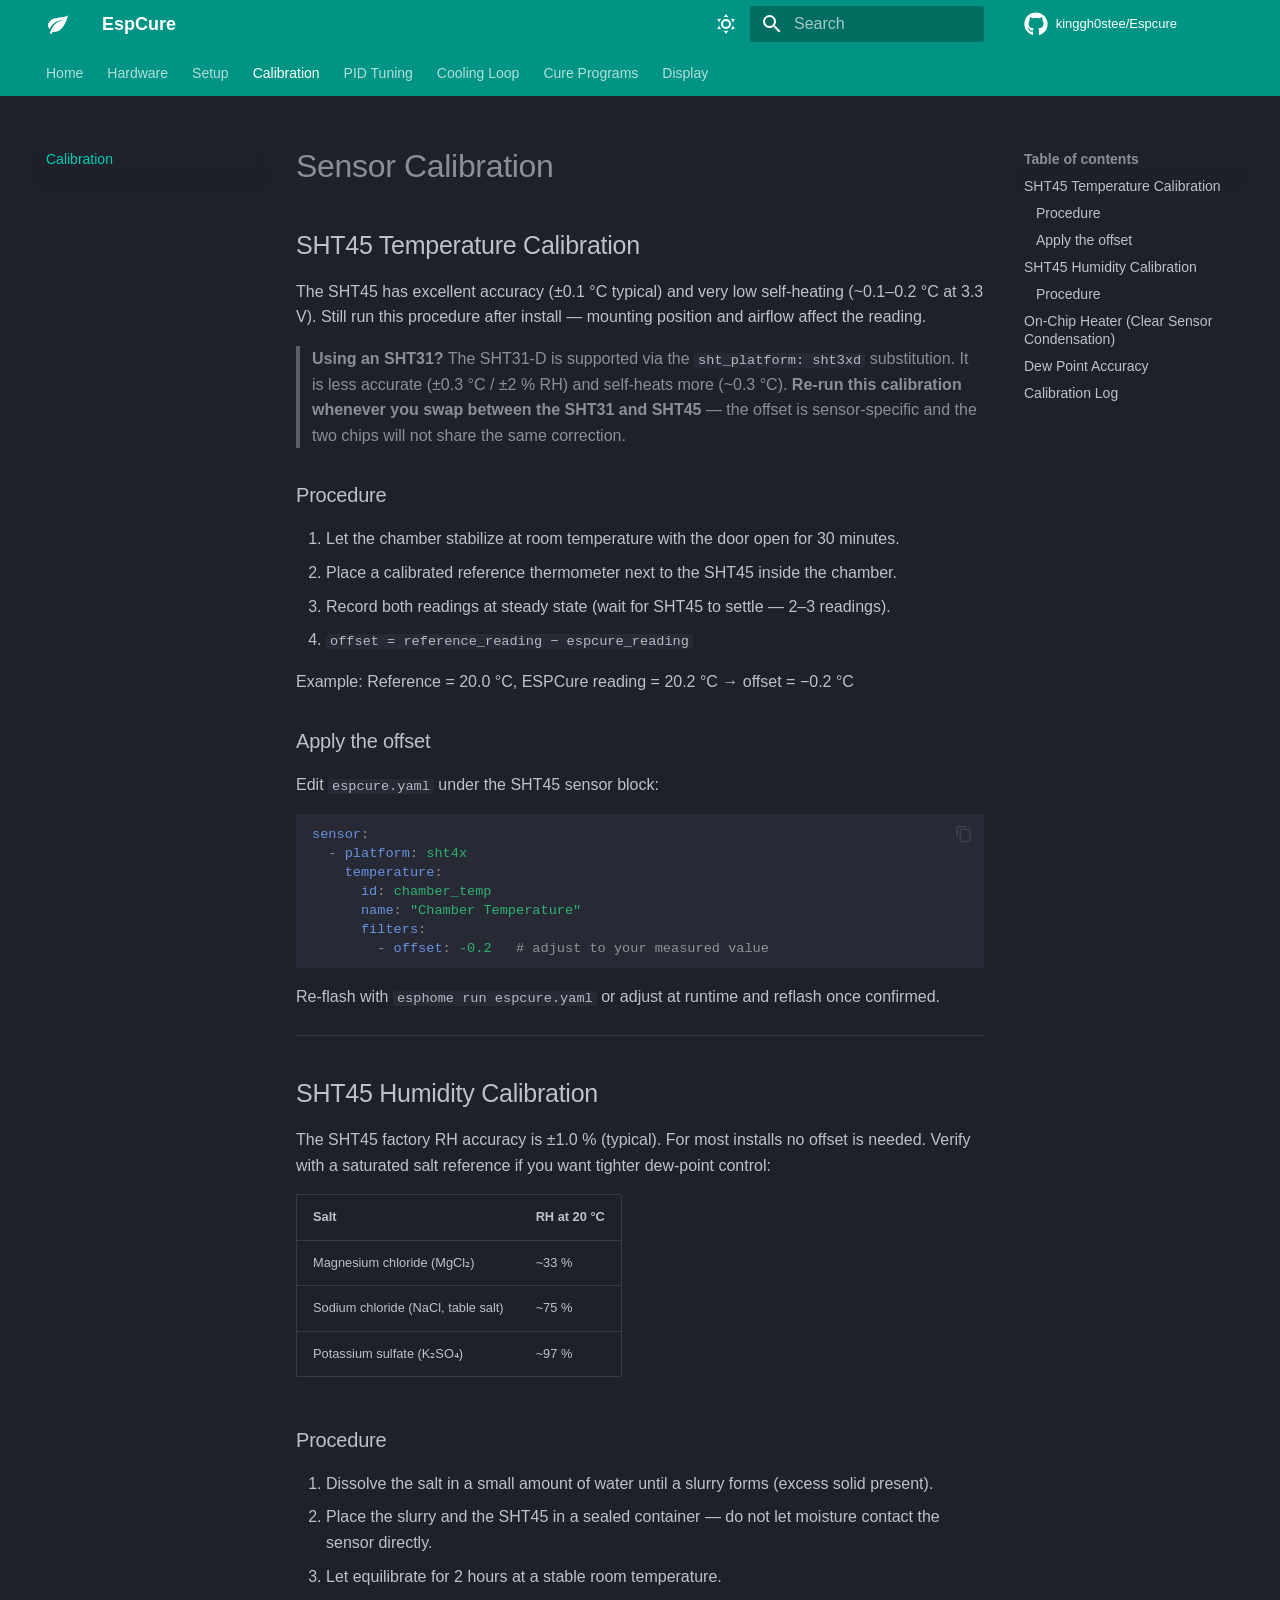
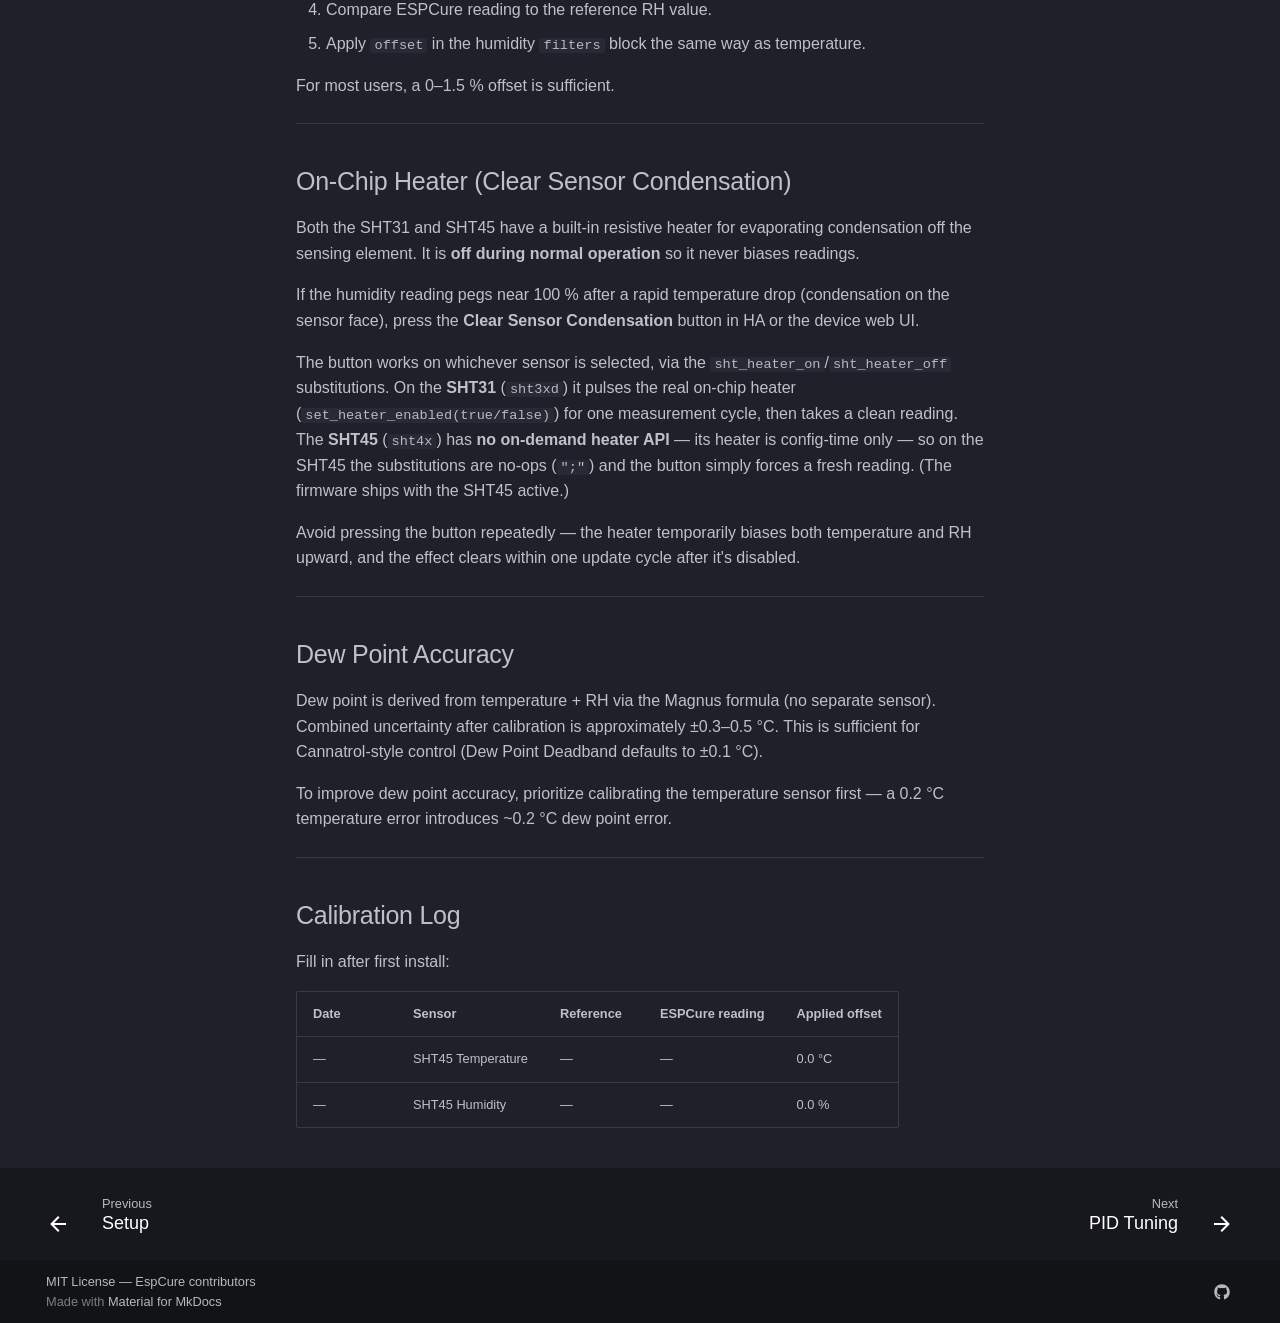
==== commit ee8b2004: "Deployed f899b8f with MkDocs version: 1.6.1" ====
--- a/calibration/index.html
+++ b/calibration/index.html
@@ -949,7 +949,7 @@
 <a id="__codelineno-0-2" name="__codelineno-0-2" href="#__codelineno-0-2"></a><span class="w">  </span><span class="p p-Indicator">-</span><span class="w"> </span><span class="nt">platform</span><span class="p">:</span><span class="w"> </span><span class="l l-Scalar l-Scalar-Plain">sht4x</span>
 <a id="__codelineno-0-3" name="__codelineno-0-3" href="#__codelineno-0-3"></a><span class="w">    </span><span class="nt">temperature</span><span class="p">:</span>
 <a id="__codelineno-0-4" name="__codelineno-0-4" href="#__codelineno-0-4"></a><span class="w">      </span><span class="nt">id</span><span class="p">:</span><span class="w"> </span><span class="l l-Scalar l-Scalar-Plain">chamber_temp</span>
-<a id="__codelineno-0-5" name="__codelineno-0-5" href="#__codelineno-0-5"></a><span class="w">      </span><span class="nt">name</span><span class="p">:</span><span class="w"> </span><span class="s">&quot;Chamber</span><span class="nv"> </span><span class="s">Temperature&quot;</span>
+<a id="__codelineno-0-5" name="__codelineno-0-5" href="#__codelineno-0-5"></a><span class="w">      </span><span class="nt">name</span><span class="p">:</span><span class="w"> </span><span class="s">"Chamber</span><span class="nv"> </span><span class="s">Temperature"</span>
 <a id="__codelineno-0-6" name="__codelineno-0-6" href="#__codelineno-0-6"></a><span class="w">      </span><span class="nt">filters</span><span class="p">:</span>
 <a id="__codelineno-0-7" name="__codelineno-0-7" href="#__codelineno-0-7"></a><span class="w">        </span><span class="p p-Indicator">-</span><span class="w"> </span><span class="nt">offset</span><span class="p">:</span><span class="w"> </span><span class="l l-Scalar l-Scalar-Plain">-0.2</span><span class="w">   </span><span class="c1"># adjust to your measured value</span>
 </code></pre></div>
